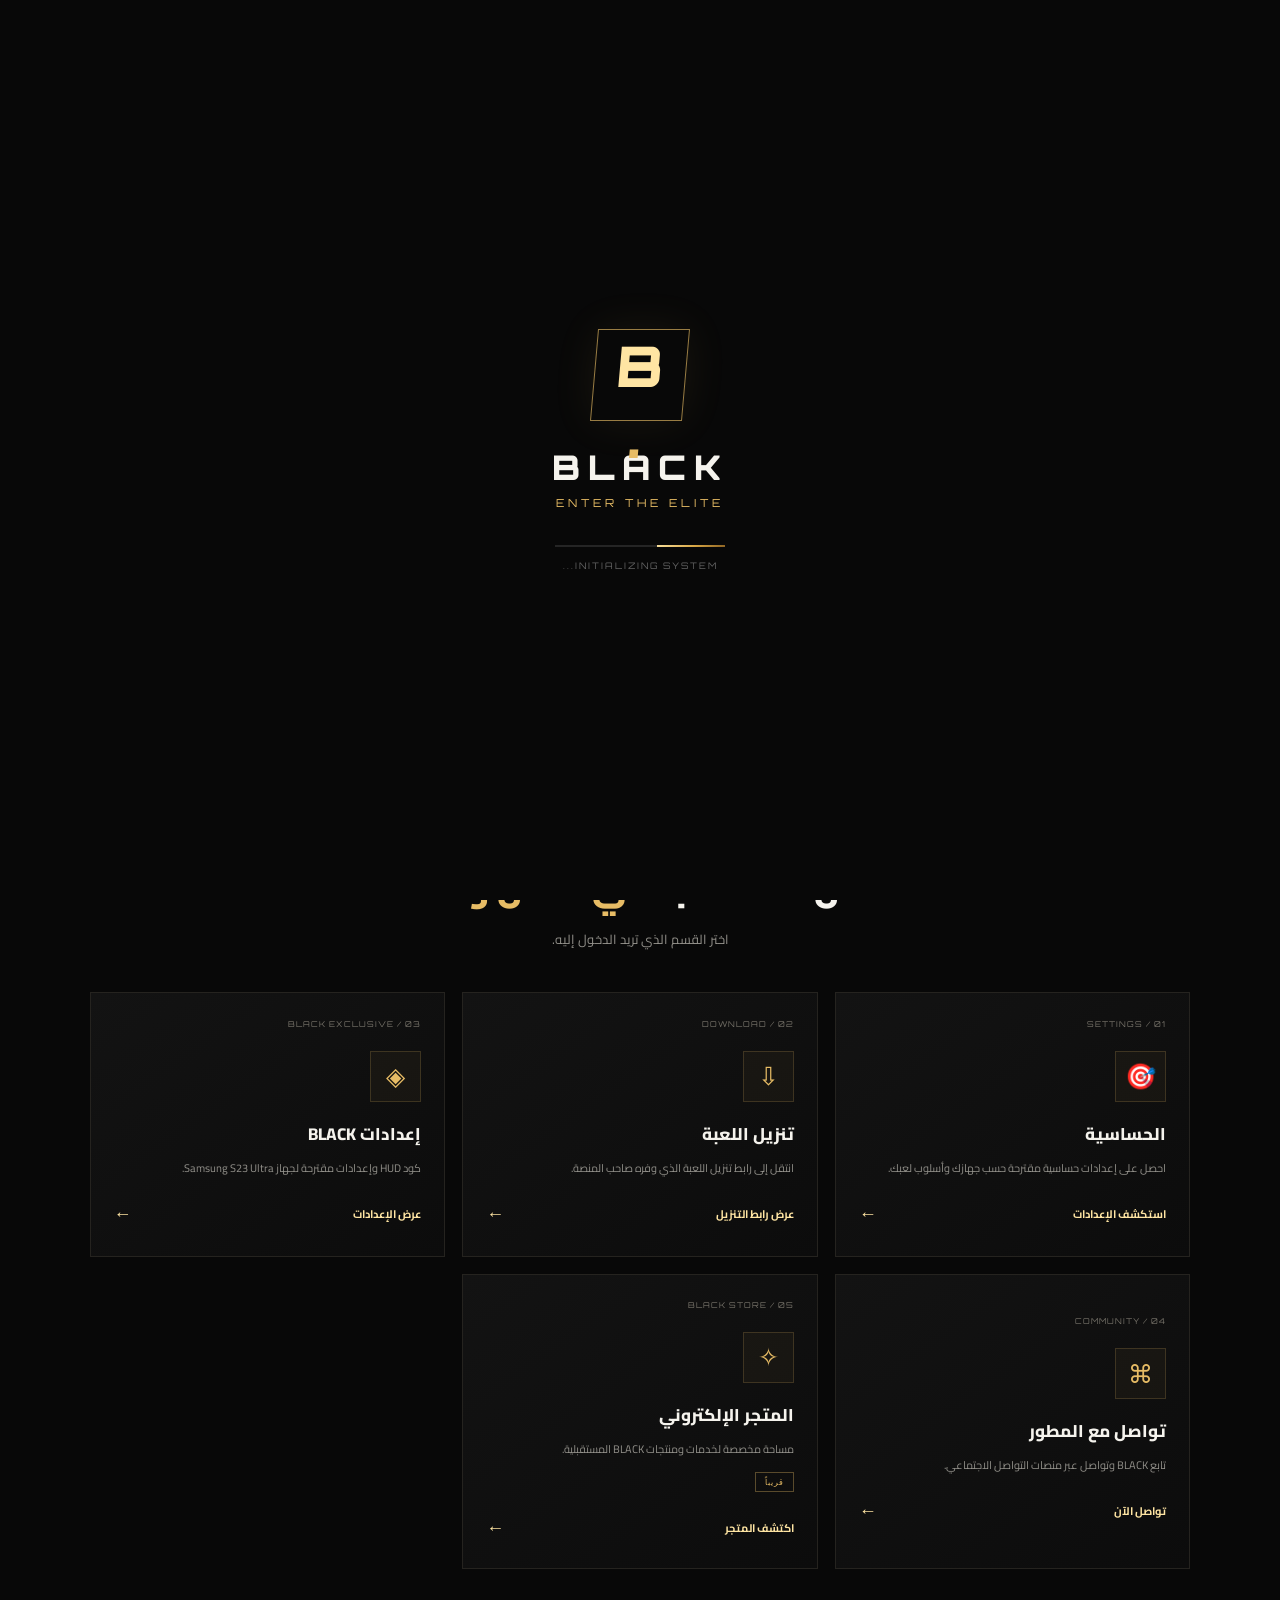
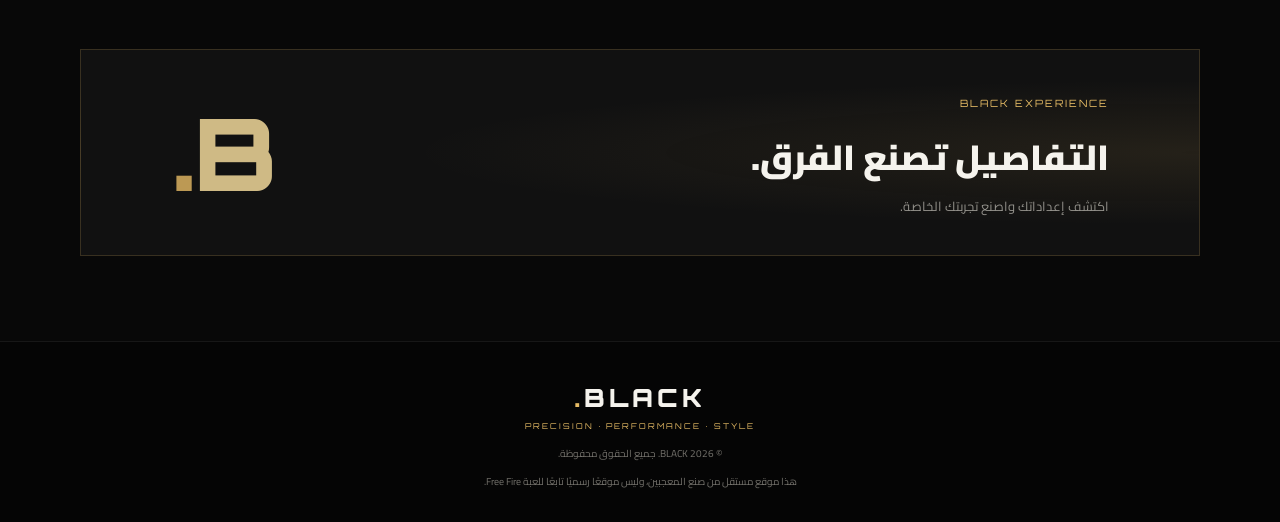
==== index.html @ 406eae9c "Add files via upload" ====
<!DOCTYPE html>
<html lang="ar" dir="rtl">
<head>
    <meta charset="UTF-8">
    <meta name="viewport" content="width=device-width, initial-scale=1.0">
    <meta name="theme-color" content="#080808">
    <meta name="description" content="BLACK — منصة فري فاير للحساسية والإعدادات والاحتراف.">
    <title>BLACK | FREE FIRE</title>

    <link rel="preconnect" href="https://fonts.googleapis.com">
    <link rel="preconnect" href="https://fonts.gstatic.com" crossorigin>
    <link href="https://fonts.googleapis.com/css2?family=Cairo:wght@400;500;600;700;800;900&family=Orbitron:wght@500;600;700;800;900&display=swap" rel="stylesheet">

    <link rel="stylesheet" href="style.css">
</head>

<body>

    <div class="background-effects">
        <div class="glow glow-one"></div>
        <div class="glow glow-two"></div>
        <div class="grid-overlay"></div>
    </div>

    <!-- شاشة البداية -->
    <section id="intro" class="intro-screen">
        <div class="intro-logo">B<span>.</span></div>
        <h1>BLACK</h1>
        <p>ENTER THE ELITE</p>
        <div class="loading-line">
            <span></span>
        </div>
        <small>INITIALIZING SYSTEM...</small>
    </section>

    <!-- رأس الموقع -->
    <header class="topbar">
        <a href="#" class="brand" onclick="showHome(); return false;">
            <span class="brand-icon">B</span>
            <span>
                <strong>BLACK</strong>
                <small>FREE FIRE PLATFORM</small>
            </span>
        </a>

        <button class="menu-button" id="menuButton" aria-label="فتح القائمة">
            <span></span>
            <span></span>
            <span></span>
        </button>

        <nav id="navigation">
            <a href="#home" onclick="showHome()">الرئيسية</a>
            <a href="#features" onclick="showHome()">الخدمات</a>
            <a href="#contact" onclick="openPage('contactPage')">التواصل</a>
        </nav>
    </header>

    <main>
        <!-- الصفحة الرئيسية -->
        <section id="home" class="page active-page">
            <div class="hero">
                <div class="hero-content">
                    <div class="status-badge">
                        <span class="status-dot"></span>
                        THE NEXT LEVEL
                    </div>

                    <p class="hero-overline">WELCOME TO THE WORLD OF</p>
                    <h1 class="hero-title">BLACK<span>.</span></h1>
                    <h2>اصنع أسلوبك. سيطر على ساحة المعركة.</h2>

                    <p class="hero-description">
                        منصتك الخاصة لإعدادات فري فاير، الحساسية،
                        أكواد HUD وكل ما تحتاجه لتطوير أسلوب لعبك.
                    </p>

                    <div class="hero-actions">
                        <button class="primary-button" onclick="scrollToFeatures()">
                            اكتشف المنصة <span>↙</span>
                        </button>
                        <button class="secondary-button" onclick="openPage('aboutPage')">
                            اكتشف BLACK
                        </button>
                    </div>

                    <div class="hero-stats">
                        <div>
                            <strong>01</strong>
                            <span>إعدادات خاصة</span>
                        </div>
                        <div>
                            <strong>PRO</strong>
                            <span>واجهة احترافية</span>
                        </div>
                        <div>
                            <strong>FF</strong>
                            <span>عالم فري فاير</span>
                        </div>
                    </div>
                </div>

                <div class="hero-visual">
                    <div class="visual-ring ring-one"></div>
                    <div class="visual-ring ring-two"></div>

                    <div class="visual-card">
                        <div class="visual-top">
                            <span>BLACK SYSTEM</span>
                            <span class="live-dot"></span>
                        </div>

                        <div class="visual-emblem">
                            <div class="emblem-inner">B</div>
                        </div>

                        <div class="visual-name">BLACK<span> ELITE</span></div>
                        <div class="visual-line"></div>
                        <div class="visual-bottom">
                            <span>PRECISION</span>
                            <span>PERFORMANCE</span>
                        </div>
                    </div>

                    <div class="floating-tag tag-top">⚡ PERFORMANCE</div>
                    <div class="floating-tag tag-bottom">◈ ELITE SETTINGS</div>
                </div>
            </div>

            <section id="features" class="features-section">
                <div class="section-heading">
                    <div class="section-label">EXPLORE THE PLATFORM</div>
                    <h2>كل ما تحتاجه <span>في مكان واحد</span></h2>
                    <p>اختر القسم الذي تريد الدخول إليه.</p>
                </div>

                <div class="features-grid">

                    <button class="feature-card" onclick="openPage('sensitivityPage')">
                        <div class="card-number">01 / SETTINGS</div>
                        <div class="feature-icon">🎯</div>
                        <h3>الحساسية</h3>
                        <p>احصل على إعدادات حساسية مقترحة حسب جهازك وأسلوب لعبك.</p>
                        <span class="card-link">استكشف الإعدادات <b>←</b></span>
                        <div class="card-glow"></div>
                    </button>

                    <button class="feature-card" onclick="openPage('downloadPage')">
                        <div class="card-number">02 / DOWNLOAD</div>
                        <div class="feature-icon">⇩</div>
                        <h3>تنزيل اللعبة</h3>
                        <p>انتقل إلى رابط تنزيل اللعبة الذي وفره صاحب المنصة.</p>
                        <span class="card-link">عرض رابط التنزيل <b>←</b></span>
                        <div class="card-glow"></div>
                    </button>

                    <button class="feature-card" onclick="openPage('blackSettingsPage')">
                        <div class="card-number">03 / BLACK EXCLUSIVE</div>
                        <div class="feature-icon">◈</div>
                        <h3>إعدادات BLACK</h3>
                        <p>كود HUD وإعدادات مقترحة لجهاز Samsung S23 Ultra.</p>
                        <span class="card-link">عرض الإعدادات <b>←</b></span>
                        <div class="card-glow"></div>
                    </button>

                    <button class="feature-card" onclick="openPage('contactPage')">
                        <div class="card-number">04 / COMMUNITY</div>
                        <div class="feature-icon">⌘</div>
                        <h3>تواصل مع المطور</h3>
                        <p>تابع BLACK وتواصل عبر منصات التواصل الاجتماعي.</p>
                        <span class="card-link">تواصل الآن <b>←</b></span>
                        <div class="card-glow"></div>
                    </button>

                    <button class="feature-card store-card" onclick="openPage('storePage')">
                        <div class="card-number">05 / BLACK STORE</div>
                        <div class="feature-icon">✧</div>
                        <h3>المتجر الإلكتروني</h3>
                        <p>مساحة مخصصة لخدمات ومنتجات BLACK المستقبلية.</p>
                        <span class="coming-badge">قريباً</span>
                        <span class="card-link">اكتشف المتجر <b>←</b></span>
                        <div class="card-glow"></div>
                    </button>

                </div>
            </section>

            <section class="banner">
                <div>
                    <span class="section-label">BLACK EXPERIENCE</span>
                    <h2>التفاصيل تصنع الفرق.</h2>
                    <p>اكتشف إعداداتك واصنع تجربتك الخاصة.</p>
                </div>
                <div class="banner-symbol">B<span>.</span></div>
            </section>
        </section>

        <!-- صفحة الحساسية -->
        <section id="sensitivityPage" class="page inner-page">
            <button class="back-button" onclick="goBack()">→ العودة للرئيسية</button>

            <div class="inner-heading">
                <span class="section-label">PERSONAL SETTINGS</span>
                <h1>مختبر <span>الحساسية</span></h1>
                <p>أنشئ إعدادات مقترحة بناءً على جهازك وطريقة لعبك.</p>
            </div>

            <div class="panel">
                <label for="device">نوع الجهاز</label>
                <select id="device">
                    <option value="balanced">جهاز متوسط</option>
                    <option value="powerful">جهاز قوي</option>
                    <option value="s23">Samsung S23 Ultra</option>
                    <option value="iphone">iPhone</option>
                    <option value="other">جهاز آخر</option>
                </select>

                <label for="playStyle">أسلوب اللعب</label>
                <select id="playStyle">
                    <option value="balanced">متوازن</option>
                    <option value="headshot">تركيز على الهيدشوت</option>
                    <option value="rush">الاندفاع والقتال القريب</option>
                    <option value="long">القتال بعيد المدى</option>
                </select>

                <label for="sensitivityLevel">مستوى الحساسية المفضل</label>
                <select id="sensitivityLevel">
                    <option value="high">مرتفع</option>
                    <option value="medium">متوسط</option>
                    <option value="low">منخفض</option>
                </select>

                <button class="primary-button full-button" onclick="generateSensitivity()">
                    إنشاء الإعدادات <span>✦</span>
                </button>

                <div id="sensitivityResult" class="result-box hidden">
                    <div class="result-heading">
                        <h3>إعداداتك المقترحة</h3>
                        <span>BLACK LAB</span>
                    </div>
                    <div id="sensitivityValues"></div>
                    <p class="note">
                        هذه قيم تجريبية للبدء وليست إعدادات مضمونة.
                        جرّبها داخل التدريب وعدّلها حسب استجابة جهازك.
                    </p>
                    <button class="secondary-button full-button" onclick="copySensitivity()">
                        نسخ الإعدادات
                    </button>
                </div>
            </div>
        </section>

        <!-- صفحة التنزيل -->
        <section id="downloadPage" class="page inner-page">
            <button class="back-button" onclick="goBack()">→ العودة للرئيسية</button>

            <div class="inner-heading">
                <span class="section-label">DOWNLOAD CENTER</span>
                <h1>مركز <span>التنزيل</span></h1>
                <p>رابط التنزيل المضاف إلى منصة BLACK.</p>
            </div>

            <div class="download-panel">
                <div class="download-icon">⇩</div>
                <div class="download-tag">EXTERNAL LINK</div>
                <h2>FREE FIRE</h2>
                <p>اضغط على الزر للانتقال إلى صفحة التنزيل الخارجية.</p>
                <div class="warning-box">
                    تنبيه: تحقّق من مصدر الملف وسلامته وتوافقه مع شروط اللعبة قبل تنزيله أو تثبيته.
                </div>
                <a class="primary-button full-button link-button"
                   href="https://www.mediafire.com/file/oysse988prq88oa/FREE+FIRE+HYPERS+V8A.apk/file"
                   target="_blank" rel="noopener noreferrer">
                    الانتقال إلى التنزيل ↗
                </a>
            </div>
        </section>

        <!-- إعدادات BLACK -->
        <section id="blackSettingsPage" class="page inner-page">
            <button class="back-button" onclick="goBack()">→ العودة للرئيسية</button>

            <div class="inner-heading">
                <span class="section-label">BLACK EXCLUSIVE</span>
                <h1>الإعدادات <span>الخاصة</span></h1>
                <p>إعدادات مقترحة وكود HUD يمكنك نسخه.</p>
            </div>

            <div class="panel settings-panel">
                <div class="setting-header">
                    <div>
                        <span class="section-label">DEVICE PROFILE</span>
                        <h2>Samsung S23 Ultra</h2>
                    </div>
                    <span class="device-badge">S23 ULTRA</span>
                </div>

                <div class="setting-row">
                    <span>ملف الجهاز</span>
                    <strong>إعدادات قابلة للتخصيص</strong>
                </div>

                <div class="setting-row">
                    <span>جودة الرسومات</span>
                    <strong>حسب الأداء والاستقرار</strong>
                </div>

                <div class="setting-row">
                    <span>معدل الإطارات</span>
                    <strong>أعلى خيار مستقر متاح</strong>
                </div>

                <div class="setting-row">
                    <span>حساسية اللمس</span>
                    <strong>اضبطها داخل اللعبة</strong>
                </div>

                <div class="hud-box">
                    <span class="section-label">HUD SHARE CODE</span>
                    <h3>كود HUD الخاص بـ BLACK</h3>
                    <code id="hudCode">#FFHUDT6O3jrFZIvVPo7eM</code>
                    <button class="primary-button full-button" onclick="copyHUD()">
                        <span id="copyHudText">نسخ كود HUD</span> ⧉
                    </button>
                </div>

                <p class="note">
                    قد يختلف أداء الإعدادات حسب إصدار اللعبة وتفضيلاتك.
                    تأكد من توافق كود HUD مع إصدار اللعبة قبل استخدامه.
                </p>
            </div>
        </section>

        <!-- التواصل -->
        <section id="contactPage" class="page inner-page">
            <button class="back-button" onclick="goBack()">→ العودة للرئيسية</button>

            <div class="inner-heading">
                <span class="section-label">CONNECT WITH BLACK</span>
                <h1>عالم <span>BLACK</span></h1>
                <p>تابع الحسابات وتواصل عبر الروابط التالية.</p>
            </div>

            <div class="social-grid">
                <a class="social-card whatsapp" href="https://wa.me/249999498099"
                   target="_blank" rel="noopener noreferrer">
                    <span class="social-icon">W</span>
                    <span><strong>WhatsApp</strong><small>تواصل مباشر</small></span>
                    <b>↗</b>
                </a>

                <a class="social-card tiktok"
                   href="https://www.tiktok.com/@black_a249"
                   target="_blank" rel="noopener noreferrer">
                    <span class="social-icon">♪</span>
                    <span><strong>TikTok</strong><small>تابع BLACK</small></span>
                    <b>↗</b>
                </a>

                <a class="social-card discord"
                   href="https://discord.gg/MVJz4VVUH"
                   target="_blank" rel="noopener noreferrer">
                    <span class="social-icon">D</span>
                    <span><strong>Discord</strong><small>انضم إلى المجتمع</small></span>
                    <b>↗</b>
                </a>
            </div>

            <p class="note">
                تأكد من صحة رقم واتساب والرابط الخاص بحساب تيك توك قبل نشر الموقع.
            </p>
        </section>

        <!-- المتجر -->
        <section id="storePage" class="page inner-page">
            <button class="back-button" onclick="goBack()">→ العودة للرئيسية</button>

            <div class="store-coming">
                <div class="store-symbol">✧</div>
                <span class="section-label">BLACK EXCLUSIVE STORE</span>
                <h1>شيء استثنائي <span>قادم.</span></h1>
                <p>
                    نعمل على تجهيز متجر BLACK.
                    ستظهر الخدمات والمنتجات هنا عند إطلاق المتجر.
                </p>
                <div class="coming-badge">COMING SOON</div>
                <button class="secondary-button" onclick="showHome()">العودة إلى الرئيسية</button>
            </div>
        </section>

        <!-- عن المنصة -->
        <section id="aboutPage" class="page inner-page">
            <button class="back-button" onclick="goBack()">→ العودة للرئيسية</button>

            <div class="store-coming about-content">
                <div class="intro-logo small-logo">B<span>.</span></div>
                <span class="section-label">ABOUT THE BRAND</span>
                <h1>BLACK<span>.</span></h1>
                <p>
                    منصة مستقلة لعشاق فري فاير، تجمع الإعدادات المقترحة
                    والأدوات والمحتوى في واجهة واحدة بطابع أسود وذهبي.
                </p>
                <button class="primary-button" onclick="showHome()">استكشف المنصة ←</button>
            </div>
        </section>

    </main>

    <footer class="footer">
        <div class="footer-brand">BLACK<span>.</span></div>
        <p>PRECISION · PERFORMANCE · STYLE</p>
        <small>© <span id="year"></span> BLACK. جميع الحقوق محفوظة.</small>
        <small class="disclaimer">
            هذا موقع مستقل من صنع المعجبين، وليس موقعًا رسميًا تابعًا للعبة Free Fire.
        </small>
    </footer>

    <div id="toast" class="toast">تم النسخ بنجاح</div>

    <script src="script.js"></script>
</body>
</html>
---- style.css ----
:root {
    --bg: #080808;
    --panel: #111111;
    --panel-light: #171717;
    --gold: #e7bc65;
    --gold-light: #ffe5a3;
    --text: #f5f3ed;
    --muted: #92908a;
    --border: rgba(231, 188, 101, 0.18);
    --gold-gradient: linear-gradient(135deg, #f8df9c, #d8a746 55%, #8e6423);
}

* {
    margin: 0;
    padding: 0;
    box-sizing: border-box;
}

html {
    scroll-behavior: smooth;
    scroll-padding-top: 100px;
}

body {
    min-height: 100vh;
    overflow-x: hidden;
    background: var(--bg);
    color: var(--text);
    font-family: "Cairo", sans-serif;
    line-height: 1.7;
}

button,
select {
    font: inherit;
}

button,
a {
    -webkit-tap-highlight-color: transparent;
}

button {
    color: inherit;
}

a {
    color: inherit;
    text-decoration: none;
}

button:focus-visible,
a:focus-visible,
select:focus-visible {
    outline: 2px solid var(--gold-light);
    outline-offset: 4px;
}

::selection {
    background: var(--gold);
    color: #080808;
}

/* الخلفية */

.background-effects {
    position: fixed;
    inset: 0;
    z-index: -2;
    pointer-events: none;
    overflow: hidden;
    background:
        radial-gradient(ellipse at 15% 20%, rgba(140, 100, 35, 0.08), transparent 40%),
        radial-gradient(ellipse at 85% 70%, rgba(231, 188, 101, 0.045), transparent 35%),
        #080808;
}

.glow {
    position: absolute;
    width: 320px;
    height: 320px;
    border-radius: 50%;
    filter: blur(110px);
    opacity: 0.14;
}

.glow-one {
    background: #d4a449;
    top: 5%;
    right: -180px;
}

.glow-two {
    background: #9b6a20;
    bottom: 5%;
    left: -180px;
}

.grid-overlay {
    position: absolute;
    inset: 0;
    opacity: 0.12;
    background-image:
        linear-gradient(rgba(255, 255, 255, 0.025) 1px, transparent 1px),
        linear-gradient(90deg, rgba(255, 255, 255, 0.025) 1px, transparent 1px);
    background-size: 55px 55px;
    mask-image: linear-gradient(to bottom, black, transparent 85%);
}

/* شاشة البداية */

.intro-screen {
    position: fixed;
    inset: 0;
    z-index: 1000;
    display: flex;
    flex-direction: column;
    align-items: center;
    justify-content: center;
    background: #080808;
    transition: opacity 0.8s ease, visibility 0.8s ease;
}

.intro-screen.hide {
    opacity: 0;
    visibility: hidden;
    pointer-events: none;
}

.intro-logo {
    display: grid;
    place-items: center;
    width: 92px;
    height: 92px;
    border: 1px solid rgba(231, 188, 101, 0.65);
    color: var(--gold-light);
    font: 900 56px "Orbitron", sans-serif;
    transform: skew(-5deg);
    box-shadow: 0 0 45px rgba(231, 188, 101, 0.08);
    animation: logoPulse 2s infinite alternate;
}

.intro-logo span {
    color: var(--gold);
}

.intro-screen h1 {
    margin-top: 25px;
    font: 900 34px "Orbitron", sans-serif;
    letter-spacing: 8px;
}

.intro-screen p {
    color: var(--gold);
    font: 11px "Orbitron", sans-serif;
    letter-spacing: 4px;
    margin-top: 8px;
}

.loading-line {
    width: 170px;
    height: 2px;
    margin-top: 35px;
    overflow: hidden;
    background: #252525;
}

.loading-line span {
    display: block;
    width: 40%;
    height: 100%;
    background: var(--gold-gradient);
    animation: loading 1.5s ease-in-out infinite;
}

.intro-screen small {
    margin-top: 13px;
    font: 9px "Orbitron", sans-serif;
    color: #656565;
    letter-spacing: 2px;
}

@keyframes loading {
    from { transform: translateX(-180%); }
    to { transform: translateX(430%); }
}

@keyframes logoPulse {
    from { box-shadow: 0 0 15px rgba(231, 188, 101, 0.06); }
    to { box-shadow: 0 0 45px rgba(231, 188, 101, 0.2); }
}

/* الشريط العلوي */

.topbar {
    position: sticky;
    top: 0;
    z-index: 100;
    min-height: 82px;
    padding: 12px 7%;
    display: flex;
    justify-content: space-between;
    align-items: center;
    gap: 25px;
    border-bottom: 1px solid rgba(255, 255, 255, 0.06);
    background: rgba(8, 8, 8, 0.84);
    backdrop-filter: blur(20px);
}

.brand {
    display: flex;
    align-items: center;
    gap: 12px;
}

.brand-icon {
    display: grid;
    place-items: center;
    width: 43px;
    height: 43px;
    border: 1px solid var(--gold);
    color: var(--gold-light);
    font: 900 25px "Orbitron", sans-serif;
    transform: skew(-4deg);
}

.brand strong {
    display: block;
    font: 800 20px "Orbitron", sans-serif;
    letter-spacing: 2px;
}

.brand small {
    display: block;
    color: var(--muted);
    font-size: 9px;
    letter-spacing: 1px;
}

.topbar nav {
    display: flex;
    align-items: center;
    gap: 32px;
}

.topbar nav a {
    color: #b8b6b0;
    font-size: 13px;
    transition: color 0.25s ease;
}

.topbar nav a:hover {
    color: var(--gold-light);
}

.menu-button {
    display: none;
    border: 0;
    background: transparent;
    padding: 8px;
    cursor: pointer;
}

.menu-button span {
    display: block;
    width: 23px;
    height: 2px;
    background: var(--gold);
    margin: 5px 0;
}

/* الصفحات */

.page {
    display: none;
    animation: pageEnter 0.5s ease both;
}

.page.active-page {
    display: block;
}

@keyframes pageEnter {
    from {
        opacity: 0;
        transform: translateY(12px);
    }
    to {
        opacity: 1;
        transform: translateY(0);
    }
}

/* الواجهة الرئيسية */

.hero {
    max-width: 1300px;
    min-height: 610px;
    margin: auto;
    padding: 85px 7% 75px;
    display: grid;
    grid-template-columns: 1.05fr 0.95fr;
    align-items: center;
    gap: 45px;
}

.hero-content {
    position: relative;
    z-index: 2;
}

.status-badge {
    display: inline-flex;
    align-items: center;
    gap: 10px;
    padding: 7px 13px;
    border: 1px solid var(--border);
    background: rgba(231, 188, 101, 0.04);
    color: var(--gold);
    font: 10px "Orbitron", sans-serif;
    letter-spacing: 1.5px;
}

.status-dot,
.live-dot {
    display: inline-block;
    width: 6px;
    height: 6px;
    border-radius: 50%;
    background: var(--gold);
    box-shadow: 0 0 12px var(--gold);
}

.hero-overline {
    margin-top: 30px;
    color: #a5a199;
    font: 10px "Orbitron", sans-serif;
    letter-spacing: 3px;
}

.hero-title {
    margin: 5px 0 12px;
    font: 900 clamp(55px, 8vw, 100px) "Orbitron", sans-serif;
    letter-spacing: 4px;
    line-height: 1.2;
    text-shadow: 0 0 45px rgba(231, 188, 101, 0.06);
}

.hero-title span,
.inner-heading h1 span,
.section-heading h2 span,
.store-coming h1 span,
.about-content h1 span {
    color: var(--gold);
}

.hero-content h2 {
    max-width: 550px;
    font-size: clamp(18px, 2.2vw, 27px);
    font-weight: 800;
    line-height: 1.8;
}

.hero-description {
    max-width: 470px;
    margin-top: 16px;
    color: var(--muted);
    font-size: 14px;
    line-height: 2.1;
}

.hero-actions {
    display: flex;
    flex-wrap: wrap;
    gap: 12px;
    margin-top: 28px;
}

.primary-button,
.secondary-button {
    min-height: 48px;
    padding: 12px 22px;
    display: inline-flex;
    justify-content: center;
    align-items: center;
    gap: 15px;
    cursor: pointer;
    font-size: 13px;
    font-weight: 800;
    transition: transform 0.25s ease, box-shadow 0.25s ease, background 0.25s ease;
}

.primary-button {
    color: #15110a;
    border: 1px solid var(--gold);
    background: var(--gold-gradient);
}

.primary-button:hover {
    transform: translateY(-3px);
    box-shadow: 0 10px 35px rgba(231, 188, 101, 0.18);
}

.secondary-button {
    border: 1px solid #353535;
    background: rgba(255, 255, 255, 0.025);
    color: var(--text);
}

.secondary-button:hover {
    border-color: var(--gold);
    color: var(--gold-light);
    transform: translateY(-3px);
}

.hero-stats {
    display: flex;
    gap: 35px;
    margin-top: 48px;
    padding-top: 23px;
    border-top: 1px solid rgba(255, 255, 255, 0.08);
}

.hero-stats div {
    display: flex;
    flex-direction: column;
}

.hero-stats strong {
    color: var(--gold);
    font: 700 18px "Orbitron", sans-serif;
}

.hero-stats span {
    color: var(--muted);
    font-size: 11px;
    margin-top: 5px;
}

/* الشعار المرئي */

.hero-visual {
    position: relative;
    min-height: 410px;
    display: grid;
    place-items: center;
    perspective: 1000px;
}

.visual-ring {
    position: absolute;
    width: min(370px, 90%);
    aspect-ratio: 1;
    border: 1px solid rgba(231, 188, 101, 0.13);
    border-radius: 50%;
}

.ring-one {
    animation: rotateRing 30s linear infinite;
}

.ring-two {
    width: min(300px, 75%);
    border-style: dashed;
    animation: rotateRing 22s linear infinite reverse;
}

@keyframes rotateRing {
    to { transform: rotate(360deg); }
}

.visual-card {
    position: relative;
    z-index: 2;
    width: min(300px, 80%);
    padding: 22px;
    border: 1px solid rgba(231, 188, 101, 0.35);
    background: linear-gradient(145deg, #191714, #0a0a0a 65%);
    box-shadow: 0 25px 100px rgba(0, 0, 0, 0.65);
    transform: rotateY(-8deg) rotateX(3deg);
    animation: cardFloat 5s ease-in-out infinite;
}

@keyframes cardFloat {
    0%, 100% { transform: translateY(0) rotateY(-8deg) rotateX(3deg); }
    50% { transform: translateY(-12px) rotateY(-4deg) rotateX(1deg); }
}

.visual-top,
.visual-bottom {
    display: flex;
    justify-content: space-between;
    align-items: center;
    font: 8px "Orbitron", sans-serif;
    color: #aaa69b;
    letter-spacing: 1px;
}

.visual-emblem {
    width: 160px;
    height: 160px;
    margin: 32px auto 22px;
    display: grid;
    place-items: center;
    border: 1px solid rgba(231, 188, 101, 0.5);
    background: radial-gradient(circle, rgba(231, 188, 101, 0.12), transparent 70%);
    clip-path: polygon(50% 0, 92% 23%, 92% 77%, 50% 100%, 8% 77%, 8% 23%);
}

.emblem-inner {
    font: 900 100px "Orbitron", sans-serif;
    color: var(--gold-light);
    text-shadow: 0 0 35px rgba(231, 188, 101, 0.3);
}

.visual-name {
    text-align: center;
    font: 700 20px "Orbitron", sans-serif;
    letter-spacing: 3px;
}

.visual-name span {
    color: var(--gold);
}

.visual-line {
    width: 60%;
    height: 1px;
    margin: 15px auto;
    background: var(--gold-gradient);
}

.visual-bottom {
    font-size: 7px;
}

.floating-tag {
    position: absolute;
    z-index: 3;
    padding: 10px 14px;
    border: 1px solid var(--border);
    background: rgba(15, 15, 15, 0.92);
    color: var(--gold-light);
    font: 9px "Orbitron", sans-serif;
    letter-spacing: 1px;
    box-shadow: 0 12px 40px #000;
}

.tag-top {
    top: 55px;
    right: 0;
}

.tag-bottom {
    bottom: 45px;
    left: 0;
}

/* عنوان الأقسام */

.features-section {
    max-width: 1300px;
    margin: auto;
    padding: 65px 7% 80px;
}

.section-heading {
    text-align: center;
    margin-bottom: 42px;
}

.section-label {
    color: var(--gold);
    font: 10px "Orbitron", sans-serif;
    letter-spacing: 2px;
}

.section-heading h2 {
    margin-top: 13px;
    font-size: clamp(23px, 3vw, 35px);
    font-weight: 900;
}

.section-heading p {
    margin-top: 10px;
    color: var(--muted);
    font-size: 13px;
}

/* بطاقات الخدمات */

.features-grid {
    display: grid;
    grid-template-columns: repeat(3, minmax(0, 1fr));
    gap: 17px;
}

.feature-card {
    position: relative;
    isolation: isolate;
    overflow: hidden;
    min-height: 265px;
    padding: 25px 23px;
    text-align: right;
    border: 1px solid #25231f;
    background: linear-gradient(145deg, #131313, #0c0c0c);
    cursor: pointer;
    transition: transform 0.3s ease, border-color 0.3s ease, box-shadow 0.3s ease;
}

.feature-card:hover {
    transform: translateY(-7px);
    border-color: rgba(231, 188, 101, 0.6);
    box-shadow: 0 20px 50px rgba(0, 0, 0, 0.35);
}

.card-number {
    position: relative;
    z-index: 1;
    color: #77736a;
    font: 8px "Orbitron", sans-serif;
    letter-spacing: 1px;
}

.feature-icon {
    position: relative;
    z-index: 1;
    width: 51px;
    height: 51px;
    display: grid;
    place-items: center;
    margin-top: 22px;
    border: 1px solid var(--border);
    background: rgba(231, 188, 101, 0.045);
    color: var(--gold);
    font-size: 25px;
}

.feature-card h3 {
    position: relative;
    z-index: 1;
    margin-top: 18px;
    font-size: 17px;
    font-weight: 800;
}

.feature-card p {
    position: relative;
    z-index: 1;
    margin-top: 8px;
    color: var(--muted);
    font-size: 11px;
    line-height: 2;
}

.card-link {
    position: relative;
    z-index: 1;
    display: flex;
    align-items: center;
    justify-content: space-between;
    margin-top: 20px;
    color: var(--gold-light);
    font-size: 11px;
    font-weight: 700;
}

.card-link b {
    font-size: 18px;
    transition: transform 0.25s ease;
}

.feature-card:hover .card-link b {
    transform: translateX(-5px);
}

.card-glow {
    position: absolute;
    z-index: 0;
    width: 100px;
    height: 100px;
    top: 30px;
    left: -60px;
    background: var(--gold);
    opacity: 0;
    filter: blur(70px);
    transition: opacity 0.3s ease;
}

.feature-card:hover .card-glow {
    opacity: 0.16;
}

.coming-badge {
    display: inline-block;
    margin-top: 12px;
    padding: 4px 9px;
    border: 1px solid rgba(231, 188, 101, 0.35);
    color: var(--gold);
    font: 8px "Orbitron", sans-serif;
    letter-spacing: 1px;
}

/* البانر */

.banner {
    position: relative;
    overflow: hidden;
    max-width: 1120px;
    margin: 0 auto 85px;
    padding: 38px 7%;
    display: flex;
    align-items: center;
    justify-content: space-between;
    gap: 30px;
    border: 1px solid var(--border);
    background:
        radial-gradient(ellipse at 100% 50%, rgba(231, 188, 101, 0.09), transparent 50%),
        #111;
}

.banner h2 {
    margin-top: 12px;
    font-size: clamp(24px, 3vw, 35px);
    font-weight: 900;
}

.banner p {
    color: var(--muted);
    font-size: 13px;
    margin-top: 8px;
}

.banner-symbol {
    color: var(--gold-light);
    font: 900 100px "Orbitron", sans-serif;
    opacity: 0.8;
}

.banner-symbol span {
    color: var(--gold);
}

/* الصفحات الداخلية */

.inner-page {
    max-width: 1000px;
    min-height: 65vh;
    margin: auto;
    padding: 45px 6% 90px;
}

.back-button {
    display: inline-flex;
    align-items: center;
    gap: 10px;
    padding: 10px 15px;
    border: 1px solid #34312a;
    background: #111;
    color: #c9c5bb;
    cursor: pointer;
    font-size: 12px;
    transition: border-color 0.25s, color 0.25s;
}

.back-button:hover {
    color: var(--gold);
    border-color: var(--gold);
}

.inner-heading {
    text-align: center;
    margin: 45px auto 35px;
}

.inner-heading h1 {
    margin-top: 12px;
    font-size: clamp(30px, 5vw, 45px);
    font-weight: 900;
}

.inner-heading p {
    margin-top: 10px;
    color: var(--muted);
    font-size: 13px;
}

/* النماذج واللوحات */

.panel,
.download-panel {
    max-width: 650px;
    margin: auto;
    padding: 30px;
    border: 1px solid var(--border);
    background: linear-gradient(145deg, #141414, #0c0c0c);
}

.panel label {
    display: block;
    margin: 18px 0 8px;
    color: #c9c5bb;
    font-size: 13px;
}

.panel select {
    width: 100%;
    min-height: 48px;
    padding: 10px 14px;
    border: 1px solid #33302a;
    background: #0a0a0a;
    color: var(--text);
    outline: none;
}

.panel select:focus {
    border-color: var(--gold);
}

.full-button {
    width: 100%;
    margin-top: 22px;
}

.result-box {
    margin-top: 25px;
    padding: 20px;
    border: 1px solid var(--border);
    background: rgba(231, 188, 101, 0.025);
}

.hidden {
    display: none !important;
}

.result-heading {
    display: flex;
    align-items: center;
    justify-content: space-between;
    gap: 12px;
    margin-bottom: 20px;
}

.result-heading h3 {
    font-size: 16px;
}

.result-heading span {
    color: var(--gold);
    font: 8px "Orbitron", sans-serif;
}

.sensitivity-row {
    margin: 18px 0;
}

.sensitivity-row .row-label {
    display: flex;
    justify-content: space-between;
    gap: 10px;
    margin-bottom: 8px;
    font-size: 12px;
}

.sensitivity-row strong {
    color: var(--gold-light);
    font: 700 13px "Orbitron", sans-serif;
}

.progress-track {
    height: 4px;
    background: #282828;
    overflow: hidden;
}

.progress-fill {
    height: 100%;
    background: var(--gold-gradient);
    animation: fillIn 0.7s ease both;
}

@keyframes fillIn {
    from { width: 0; }
}

.note {
    margin-top: 18px;
    color: #8f8b81;
    font-size: 11px;
    line-height: 2;
}

/* التنزيل */

.download-panel {
    text-align: center;
}

.download-icon {
    width: 80px;
    height: 80px;
    display: grid;
    place-items: center;
    margin: 0 auto 22px;
    border: 1px solid var(--border);
    background: rgba(231, 188, 101, 0.05);
    color: var(--gold);
    font-size: 40px;
}

.download-tag {
    color: var(--gold);
    font: 9px "Orbitron", sans-serif;
    letter-spacing: 2px;
}

.download-panel h2 {
    margin-top: 10px;
    font: 800 30px "Orbitron", sans-serif;
}

.download-panel > p {
    margin-top: 10px;
    color: var(--muted);
    font-size: 13px;
}

.warning-box {
    margin-top: 22px;
    padding: 13px;
    border: 1px solid rgba(231, 188, 101, 0.2);
    background: rgba(231, 188, 101, 0.04);
    color: #c3b99f;
    font-size: 11px;
    line-height: 2;
}

.link-button {
    text-decoration: none;
}

/* إعدادات HUD */

.setting-header {
    display: flex;
    justify-content: space-between;
    align-items: center;
    gap: 15px;
    margin-bottom: 25px;
}

.setting-header h2 {
    margin-top: 8px;
    font-size: 19px;
}

.device-badge {
    padding: 7px 10px;
    border: 1px solid var(--border);
    color: var(--gold);
    font: 8px "Orbitron", sans-serif;
}

.setting-row {
    display: flex;
    justify-content: space-between;
    gap: 15px;
    padding: 16px 0;
    border-bottom: 1px solid #242424;
    font-size: 12px;
}

.setting-row span {
    color: var(--muted);
}

.setting-row strong {
    text-align: left;
    color: #e1d9c8;
    font-weight: 600;
}

.hud-box {
    margin-top: 25px;
    padding: 20px;
    border: 1px solid var(--border);
    background: #0a0a0a;
}

.hud-box h3 {
    margin: 10px 0 17px;
    font-size: 15px;
}

.hud-box code {
    display: block;
    padding: 13px 8px;
    overflow-wrap: anywhere;
    border: 1px dashed #39342a;
    color: var(--gold-light);
    background: #111;
    font-size: 12px;
    direction: ltr;
    text-align: center;
    user-select: all;
}

/* التواصل */

.social-grid {
    display: grid;
    grid-template-columns: repeat(3, minmax(0, 1fr));
    gap: 15px;
}

.social-card {
    display: flex;
    align-items: center;
    gap: 12px;
    min-width: 0;
    padding: 20px 15px;
    border: 1px solid #292929;
    background: linear-gradient(145deg, #141414, #0b0b0b);
    transition: transform 0.25s ease, border-color 0.25s ease;
}

.social-card:hover {
    transform: translateY(-5px);
    border-color: var(--gold);
}

.social-icon {
    flex-shrink: 0;
    display: grid;
    place-items: center;
    width: 42px;
    height: 42px;
    border: 1px solid var(--border);
    color: var(--gold);
    font: 700 20px "Orbitron", sans-serif;
}

.social-card > span:nth-child(2) {
    display: flex;
    flex-direction: column;
    min-width: 0;
}

.social-card strong {
    font-size: 12px;
}

.social-card small {
    color: var(--muted);
    font-size: 10px;
}

.social-card > b {
    margin-right: auto;
    color: var(--gold);
}

/* المتجر وصفحة عن الموقع */

.store-coming {
    max-width: 650px;
    margin: 75px auto;
    padding: 45px 25px;
    text-align: center;
    border: 1px solid var(--border);
    background:
        radial-gradient(ellipse at center top, rgba(231, 188, 101, 0.07), transparent 60%),
        #101010;
}

.store-symbol {
    color: var(--gold);
    font-size: 60px;
    margin-bottom: 15px;
}

.store-coming h1 {
    margin-top: 18px;
    font-size: clamp(28px, 5vw, 42px);
    font-weight: 900;
}

.store-coming p {
    max-width: 430px;
    margin: 15px auto 25px;
    color: var(--muted);
    font-size: 13px;
    line-height: 2.2;
}

.store-coming .secondary-button {
    margin-top: 25px;
}

.small-logo {
    margin: 0 auto 25px;
    width: 70px;
    height: 70px;
    font-size: 42px;
}

.about-content h1 {
    font: 900 45px "Orbitron", sans-serif;
}

/* التذييل */

.footer {
    padding: 40px 20px 30px;
    text-align: center;
    border-top: 1px solid rgba(255, 255, 255, 0.07);
    background: rgba(0, 0, 0, 0.3);
}

.footer-brand {
    font: 900 25px "Orbitron", sans-serif;
    letter-spacing: 4px;
}

.footer-brand span {
    color: var(--gold);
}

.footer > p {
    margin-top: 8px;
    color: var(--gold);
    font: 8px "Orbitron", sans-serif;
    letter-spacing: 2px;
}

.footer > small {
    display: block;
    margin-top: 14px;
    color: #73716b;
    font-size: 10px;
}

.footer .disclaimer {
    max-width: 500px;
    margin: 10px auto 0;
    line-height: 2;
}

/* رسالة النسخ */

.toast {
    position: fixed;
    z-index: 2000;
    bottom: 25px;
    left: 50%;
    max-width: 90%;
    padding: 12px 20px;
    border: 1px solid var(--border);
    background: #17150f;
    color: var(--gold-light);
    font-size: 12px;
    box-shadow: 0 10px 40px #000;
    opacity: 0;
    visibility: hidden;
    transform: translate(-50%, 20px);
    transition: 0.3s ease;
}

.toast.show {
    opacity: 1;
    visibility: visible;
    transform: translate(-50%, 0);
}

/* الشاشات الصغيرة */

@media (max-width: 900px) {
    .hero {
        grid-template-columns: 1fr;
        gap: 10px;
        padding-top: 65px;
    }

    .hero-content {
        text-align: center;
    }

    .hero-description {
        margin-right: auto;
        margin-left: auto;
    }

    .hero-actions,
    .hero-stats {
        justify-content: center;
    }

    .hero-visual {
        min-height: 390px;
    }

    .features-grid {
        grid-template-columns: repeat(2, minmax(0, 1fr));
    }

    .social-grid {
        grid-template-columns: 1fr;
    }
}

@media (max-width: 600px) {
    .topbar {
        min-height: 72px;
        padding: 10px 5%;
    }

    .brand-icon {
        width: 38px;
        height: 38px;
        font-size: 22px;
    }

    .brand strong {
        font-size: 17px;
    }

    .brand small {
        font-size: 8px;
    }

    .menu-button {
        display: block;
    }

    .topbar nav {
        position: absolute;
        top: 71px;
        right: 0;
        left: 0;
        display: none;
        flex-direction: column;
        align-items: stretch;
        gap: 0;
        padding: 10px 5% 20px;
        border-bottom: 1px solid var(--border);
        background: rgba(8, 8, 8, 0.98);
    }

    .topbar nav.open {
        display: flex;
    }

    .topbar nav a {
        padding: 12px 5px;
        border-bottom: 1px solid #1e1e1e;
    }

    .hero {
        padding: 55px 6% 35px;
    }

    .hero-title {
        font-size: clamp(49px, 15vw, 72px);
    }

    .hero-content h2 {
        font-size: 20px;
    }

    .hero-description {
        font-size: 12px;
    }

    .hero-stats {
        gap: 22px;
    }

    .hero-stats strong {
        font-size: 15px;
    }

    .hero-stats span {
        font-size: 10px;
    }

    .hero-visual {
        min-height: 350px;
    }

    .visual-card {
        width: 255px;
    }

    .visual-emblem {
        width: 135px;
        height: 135px;
    }

    .emblem-inner {
        font-size: 83px;
    }

    .tag-top {
        top: 35px;
        right: -2px;
    }

    .tag-bottom {
        bottom: 25px;
        left: -2px;
    }

    .floating-tag {
        font-size: 7px;
        padding: 8px;
    }

    .features-section {
        padding: 45px 5% 50px;
    }

    .features-grid {
        grid-template-columns: 1fr;
        gap: 12px;
    }

    .feature-card {
        min-height: 245px;
        padding: 23px;
    }

    .banner {
        margin: 0 5% 55px;
        padding: 27px 22px;
    }

    .banner-symbol {
        font-size: 65px;
    }

    .banner h2 {
        font-size: 23px;
    }

    .banner p {
        font-size: 11px;
    }

    .inner-page {
        padding: 30px 5% 65px;
    }

    .inner-heading {
        margin: 35px auto 28px;
    }

    .panel,
    .download-panel {
        padding: 20px 16px;
    }

    .setting-header {
        align-items: flex-start;
        flex-direction: column;
    }

    .setting-row {
        font-size: 11px;
    }

    .setting-row strong {
        max-width: 58%;
    }

    .hud-box {
        padding: 15px 10px;
    }

    .hud-box code {
        font-size: 10px;
    }

    .store-coming {
        margin: 45px auto;
        padding: 35px 18px;
    }

    .footer {
        padding: 32px 15px 25px;
    }
}

@media (prefers-reduced-motion: reduce) {
    *,
    *::before,
    *::after {
        scroll-behavior: auto !important;
        animation-duration: 0.01ms !important;
        animation-iteration-count: 1 !important;
        transition-duration: 0.01ms !important;
    }
}
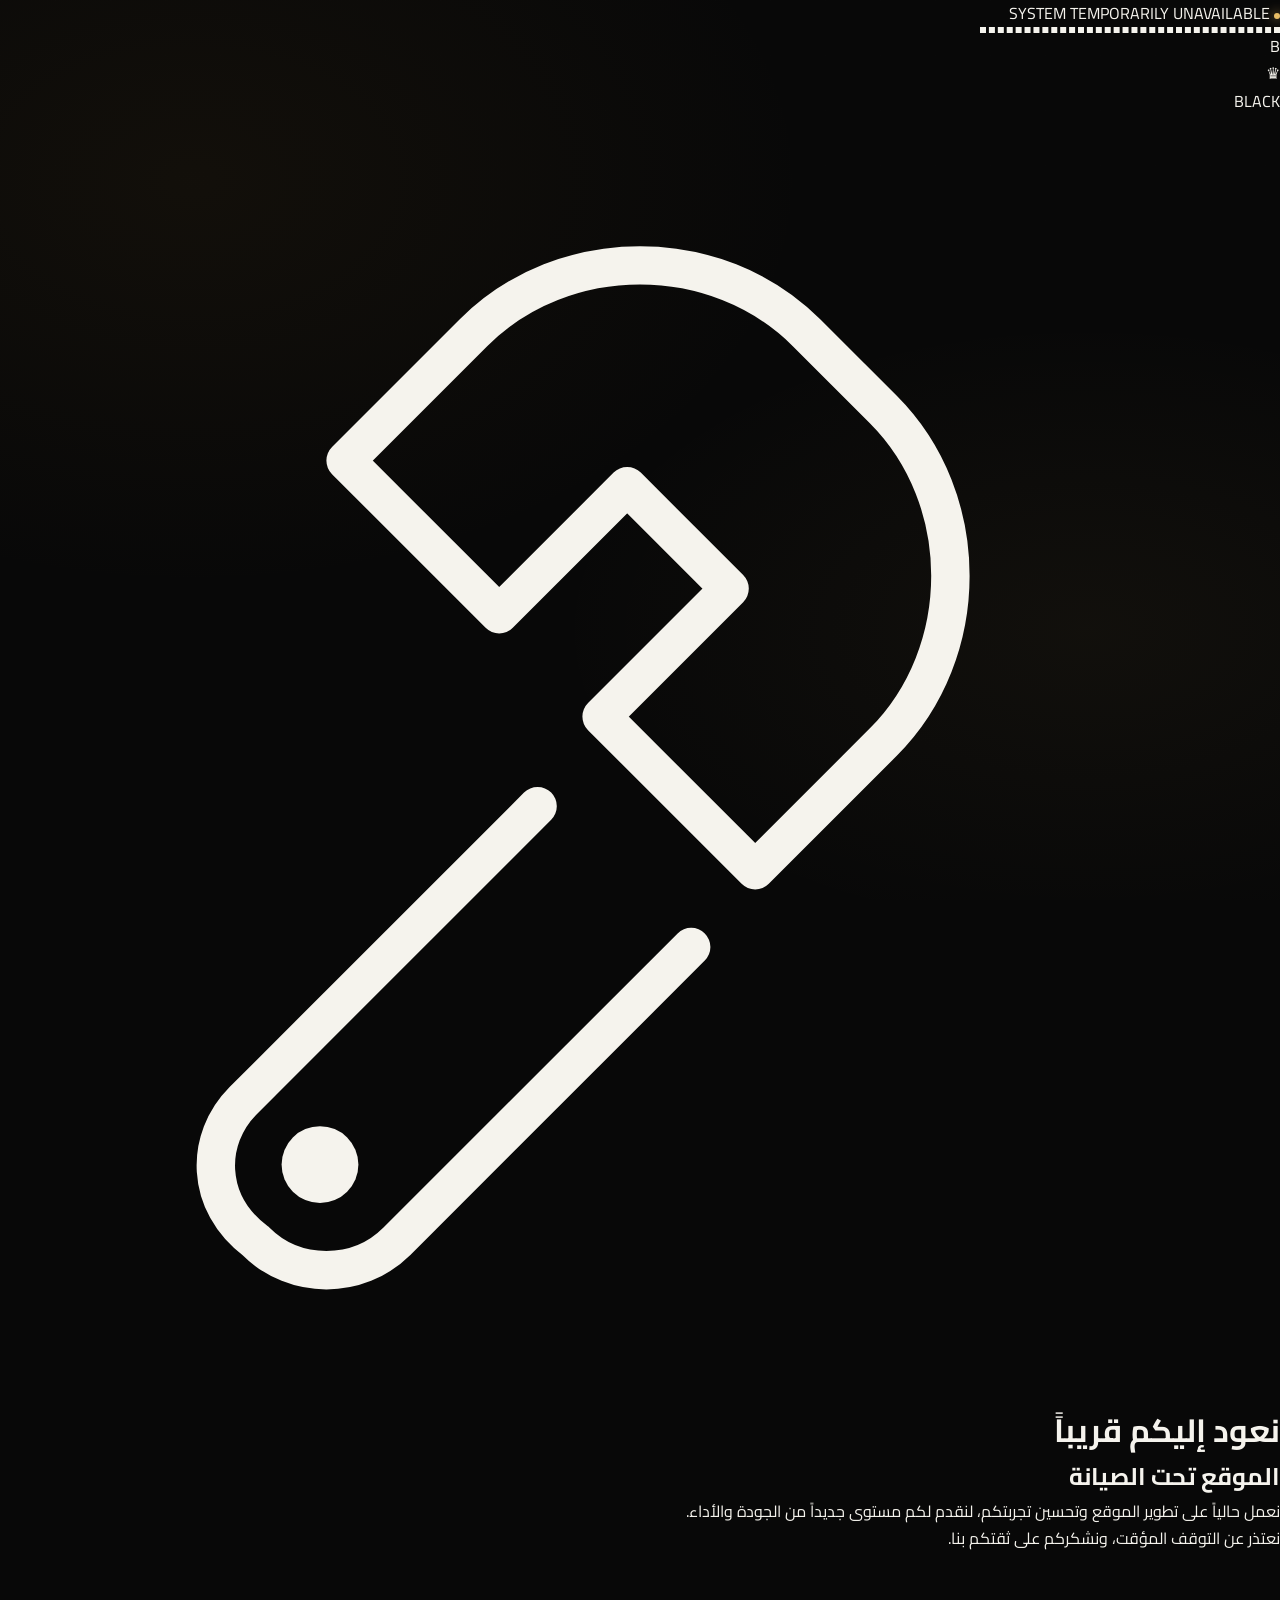
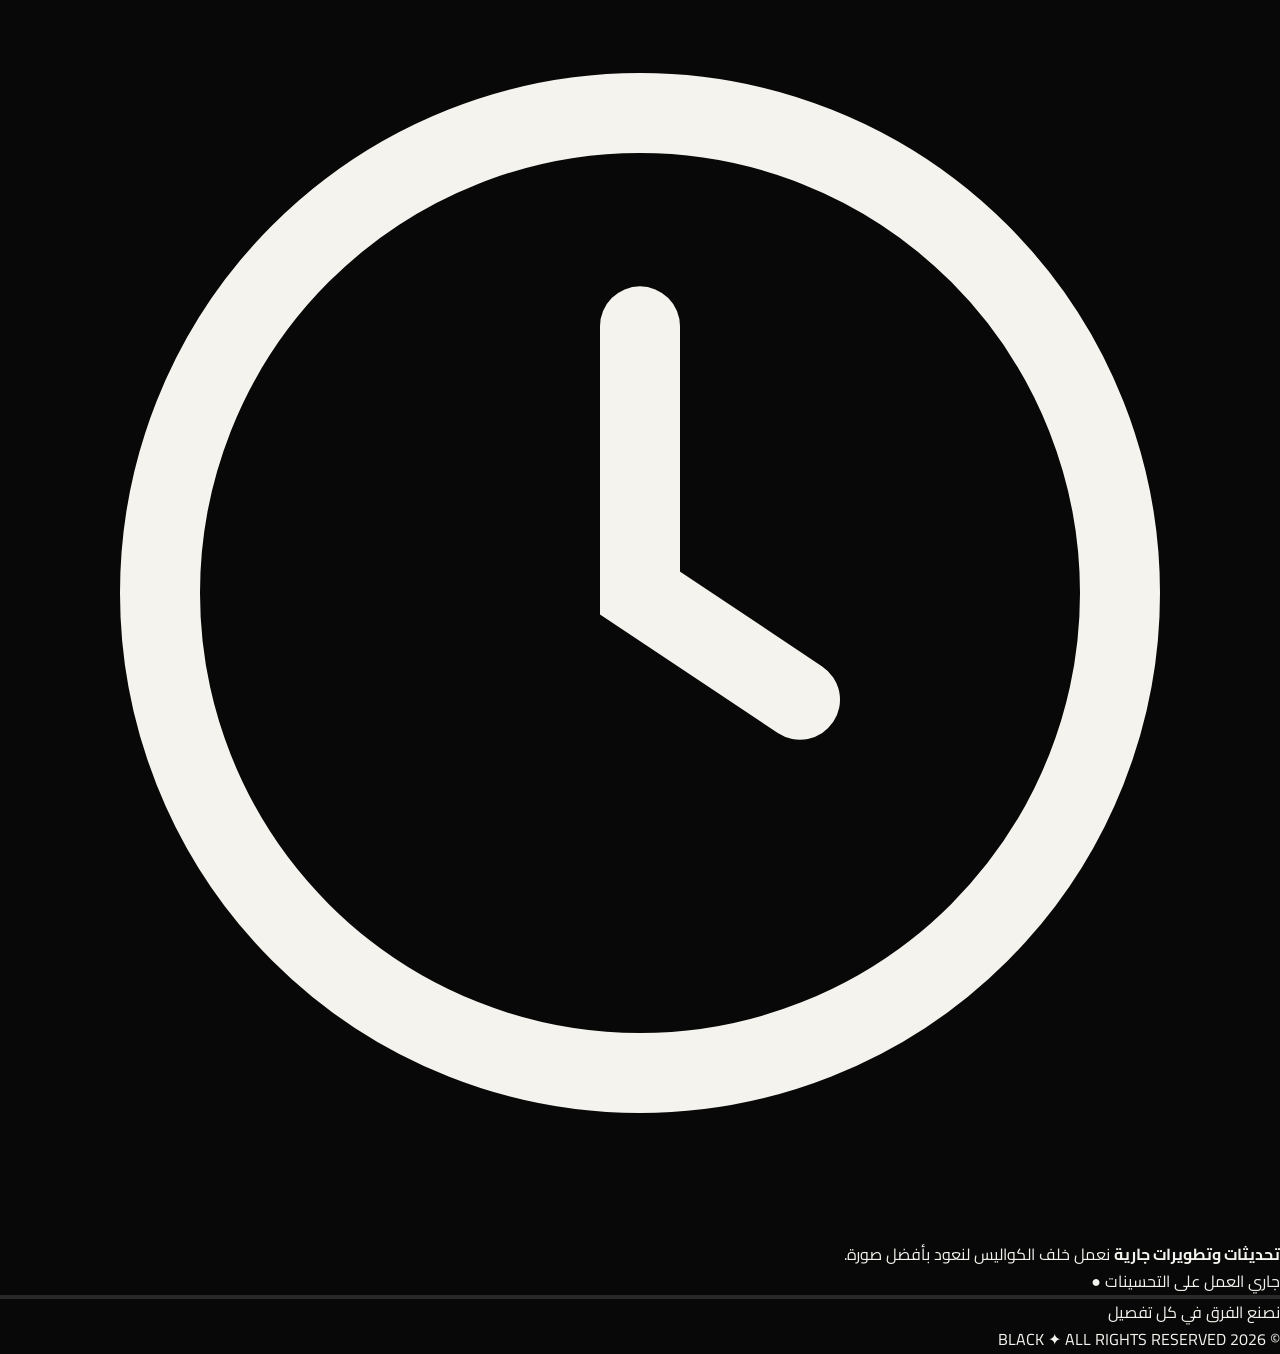
==== commit fb901c08: "Modify index.html for maintenance mode Updated the HTML structure for maintenance mode, including ne" ====
--- a/index.html
+++ b/index.html
@@ -1,423 +1,122 @@
-<!DOCTYPE html>
-<html lang="ar" dir="rtl">
+<!DOCTYPE html><html lang="ar" dir="rtl">
 <head>
     <meta charset="UTF-8">
     <meta name="viewport" content="width=device-width, initial-scale=1.0">
-    <meta name="theme-color" content="#080808">
-    <meta name="description" content="BLACK — منصة فري فاير للحساسية والإعدادات والاحتراف.">
-    <title>BLACK | FREE FIRE</title>
+    <meta name="robots" content="noindex, nofollow">
+    <meta name="theme-color" content="#080808"><title>الموقع تحت الصيانة | BLACK</title>
 
-    <link rel="preconnect" href="https://fonts.googleapis.com">
-    <link rel="preconnect" href="https://fonts.gstatic.com" crossorigin>
-    <link href="https://fonts.googleapis.com/css2?family=Cairo:wght@400;500;600;700;800;900&family=Orbitron:wght@500;600;700;800;900&display=swap" rel="stylesheet">
+<link rel="stylesheet" href="style.css">
 
-    <link rel="stylesheet" href="style.css">
-</head>
+<link rel="preconnect" href="https://fonts.googleapis.com">
+<link rel="preconnect" href="https://fonts.gstatic.com" crossorigin>
 
-<body>
+<link href="https://fonts.googleapis.com/css2?family=Cairo:wght@400;500;600;700;800;900&family=Cinzel:wght@500;600;700;800&display=swap" rel="stylesheet">
 
-    <div class="background-effects">
-        <div class="glow glow-one"></div>
-        <div class="glow glow-two"></div>
-        <div class="grid-overlay"></div>
+</head><body><div class="background-effects">
+    <div class="gold-orb orb-one"></div>
+    <div class="gold-orb orb-two"></div>
+    <div class="grid-overlay"></div>
+</div>
+
+<main class="maintenance-container">
+
+    <div class="top-label">
+        <span class="status-dot"></span>
+        <span>SYSTEM TEMPORARILY UNAVAILABLE</span>
     </div>
 
-    <!-- شاشة البداية -->
-    <section id="intro" class="intro-screen">
-        <div class="intro-logo">B<span>.</span></div>
-        <h1>BLACK</h1>
-        <p>ENTER THE ELITE</p>
-        <div class="loading-line">
+    <div class="logo-wrapper">
+        <div class="logo-ring ring-one"></div>
+        <div class="logo-ring ring-two"></div>
+
+        <div class="logo">
+            <span>B</span>
+        </div>
+
+        <div class="logo-crown">♛</div>
+    </div>
+
+    <div class="brand-name">BLACK</div>
+
+    <div class="gold-divider">
+        <span></span>
+        <div class="divider-diamond"></div>
+        <span></span>
+    </div>
+
+    <div class="maintenance-icon">
+        <svg viewBox="0 0 100 100" fill="none"
+             xmlns="http://www.w3.org/2000/svg">
+            <path d="M63 17C56 10 44 10 37 17L27 27L39 39L49 29L57 37L47 47L59 59L69 49C76 42 76 30 69 23L63 17Z"
+                  stroke="currentColor" stroke-width="3"
+                  stroke-linejoin="round"/>
+            <path d="M42 54L19 77C16 80 16 85 20 88C23 91 28 91 31 88L54 65"
+                  stroke="currentColor" stroke-width="3"
+                  stroke-linecap="round"/>
+            <circle cx="25" cy="82" r="3" fill="currentColor"/>
+        </svg>
+    </div>
+
+    <h1>نعود إليكم <span>قريباً</span></h1>
+
+    <h2>الموقع تحت الصيانة</h2>
+
+    <p class="description">
+        نعمل حالياً على تطوير الموقع وتحسين تجربتكم،
+        لنقدم لكم مستوى جديداً من الجودة والأداء.
+        <br>
+        نعتذر عن التوقف المؤقت، ونشكركم على ثقتكم بنا.
+    </p>
+
+    <div class="status-card">
+        <div class="status-card-icon">
+            <svg viewBox="0 0 24 24" fill="none">
+                <circle cx="12" cy="12" r="9"
+                        stroke="currentColor" stroke-width="1.5"/>
+                <path d="M12 7V12L15 14"
+                      stroke="currentColor" stroke-width="1.5"
+                      stroke-linecap="round"/>
+            </svg>
+        </div>
+
+        <div class="status-text">
+            <strong>تحديثات وتطويرات جارية</strong>
+            <span>نعمل خلف الكواليس لنعود بأفضل صورة.</span>
+        </div>
+
+        <div class="status-indicator">
             <span></span>
         </div>
-        <small>INITIALIZING SYSTEM...</small>
-    </section>
+    </div>
 
-    <!-- رأس الموقع -->
-    <header class="topbar">
-        <a href="#" class="brand" onclick="showHome(); return false;">
-            <span class="brand-icon">B</span>
-            <span>
-                <strong>BLACK</strong>
-                <small>FREE FIRE PLATFORM</small>
-            </span>
-        </a>
+    <div class="progress-section">
+        <div class="progress-info">
+            <span>جاري العمل على التحسينات</span>
+            <span class="progress-percentage">●</span>
+        </div>
 
-        <button class="menu-button" id="menuButton" aria-label="فتح القائمة">
-            <span></span>
-            <span></span>
-            <span></span>
-        </button>
+        <div class="progress-track">
+            <div class="progress-bar"></div>
+        </div>
+    </div>
 
-        <nav id="navigation">
-            <a href="#home" onclick="showHome()">الرئيسية</a>
-            <a href="#features" onclick="showHome()">الخدمات</a>
-            <a href="#contact" onclick="openPage('contactPage')">التواصل</a>
-        </nav>
-    </header>
+    <div class="footer-message">
+        <span class="footer-line"></span>
+        <p>نصنع الفرق في كل تفصيل</p>
+        <span class="footer-line"></span>
+    </div>
 
-    <main>
-        <!-- الصفحة الرئيسية -->
-        <section id="home" class="page active-page">
-            <div class="hero">
-                <div class="hero-content">
-                    <div class="status-badge">
-                        <span class="status-dot"></span>
-                        THE NEXT LEVEL
-                    </div>
+    <div class="footer-bottom">
+        <span>© <span id="year"></span> BLACK</span>
+        <span class="footer-separator">✦</span>
+        <span>ALL RIGHTS RESERVED</span>
+    </div>
 
-                    <p class="hero-overline">WELCOME TO THE WORLD OF</p>
-                    <h1 class="hero-title">BLACK<span>.</span></h1>
-                    <h2>اصنع أسلوبك. سيطر على ساحة المعركة.</h2>
+</main>
 
-                    <p class="hero-description">
-                        منصتك الخاصة لإعدادات فري فاير، الحساسية،
-                        أكواد HUD وكل ما تحتاجه لتطوير أسلوب لعبك.
-                    </p>
+<div class="particles" id="particles"></div>
 
-                    <div class="hero-actions">
-                        <button class="primary-button" onclick="scrollToFeatures()">
-                            اكتشف المنصة <span>↙</span>
-                        </button>
-                        <button class="secondary-button" onclick="openPage('aboutPage')">
-                            اكتشف BLACK
-                        </button>
-                    </div>
+<script src="script.js"></script>
 
-                    <div class="hero-stats">
-                        <div>
-                            <strong>01</strong>
-                            <span>إعدادات خاصة</span>
-                        </div>
-                        <div>
-                            <strong>PRO</strong>
-                            <span>واجهة احترافية</span>
-                        </div>
-                        <div>
-                            <strong>FF</strong>
-                            <span>عالم فري فاير</span>
-                        </div>
-                    </div>
-                </div>
-
-                <div class="hero-visual">
-                    <div class="visual-ring ring-one"></div>
-                    <div class="visual-ring ring-two"></div>
-
-                    <div class="visual-card">
-                        <div class="visual-top">
-                            <span>BLACK SYSTEM</span>
-                            <span class="live-dot"></span>
-                        </div>
-
-                        <div class="visual-emblem">
-                            <div class="emblem-inner">B</div>
-                        </div>
-
-                        <div class="visual-name">BLACK<span> ELITE</span></div>
-                        <div class="visual-line"></div>
-                        <div class="visual-bottom">
-                            <span>PRECISION</span>
-                            <span>PERFORMANCE</span>
-                        </div>
-                    </div>
-
-                    <div class="floating-tag tag-top">⚡ PERFORMANCE</div>
-                    <div class="floating-tag tag-bottom">◈ ELITE SETTINGS</div>
-                </div>
-            </div>
-
-            <section id="features" class="features-section">
-                <div class="section-heading">
-                    <div class="section-label">EXPLORE THE PLATFORM</div>
-                    <h2>كل ما تحتاجه <span>في مكان واحد</span></h2>
-                    <p>اختر القسم الذي تريد الدخول إليه.</p>
-                </div>
-
-                <div class="features-grid">
-
-                    <button class="feature-card" onclick="openPage('sensitivityPage')">
-                        <div class="card-number">01 / SETTINGS</div>
-                        <div class="feature-icon">🎯</div>
-                        <h3>الحساسية</h3>
-                        <p>احصل على إعدادات حساسية مقترحة حسب جهازك وأسلوب لعبك.</p>
-                        <span class="card-link">استكشف الإعدادات <b>←</b></span>
-                        <div class="card-glow"></div>
-                    </button>
-
-                    <button class="feature-card" onclick="openPage('downloadPage')">
-                        <div class="card-number">02 / DOWNLOAD</div>
-                        <div class="feature-icon">⇩</div>
-                        <h3>تنزيل اللعبة</h3>
-                        <p>انتقل إلى رابط تنزيل اللعبة الذي وفره صاحب المنصة.</p>
-                        <span class="card-link">عرض رابط التنزيل <b>←</b></span>
-                        <div class="card-glow"></div>
-                    </button>
-
-                    <button class="feature-card" onclick="openPage('blackSettingsPage')">
-                        <div class="card-number">03 / BLACK EXCLUSIVE</div>
-                        <div class="feature-icon">◈</div>
-                        <h3>إعدادات BLACK</h3>
-                        <p>كود HUD وإعدادات مقترحة لجهاز Samsung S23 Ultra.</p>
-                        <span class="card-link">عرض الإعدادات <b>←</b></span>
-                        <div class="card-glow"></div>
-                    </button>
-
-                    <button class="feature-card" onclick="openPage('contactPage')">
-                        <div class="card-number">04 / COMMUNITY</div>
-                        <div class="feature-icon">⌘</div>
-                        <h3>تواصل مع المطور</h3>
-                        <p>تابع BLACK وتواصل عبر منصات التواصل الاجتماعي.</p>
-                        <span class="card-link">تواصل الآن <b>←</b></span>
-                        <div class="card-glow"></div>
-                    </button>
-
-                    <button class="feature-card store-card" onclick="openPage('storePage')">
-                        <div class="card-number">05 / BLACK STORE</div>
-                        <div class="feature-icon">✧</div>
-                        <h3>المتجر الإلكتروني</h3>
-                        <p>مساحة مخصصة لخدمات ومنتجات BLACK المستقبلية.</p>
-                        <span class="coming-badge">قريباً</span>
-                        <span class="card-link">اكتشف المتجر <b>←</b></span>
-                        <div class="card-glow"></div>
-                    </button>
-
-                </div>
-            </section>
-
-            <section class="banner">
-                <div>
-                    <span class="section-label">BLACK EXPERIENCE</span>
-                    <h2>التفاصيل تصنع الفرق.</h2>
-                    <p>اكتشف إعداداتك واصنع تجربتك الخاصة.</p>
-                </div>
-                <div class="banner-symbol">B<span>.</span></div>
-            </section>
-        </section>
-
-        <!-- صفحة الحساسية -->
-        <section id="sensitivityPage" class="page inner-page">
-            <button class="back-button" onclick="goBack()">→ العودة للرئيسية</button>
-
-            <div class="inner-heading">
-                <span class="section-label">PERSONAL SETTINGS</span>
-                <h1>مختبر <span>الحساسية</span></h1>
-                <p>أنشئ إعدادات مقترحة بناءً على جهازك وطريقة لعبك.</p>
-            </div>
-
-            <div class="panel">
-                <label for="device">نوع الجهاز</label>
-                <select id="device">
-                    <option value="balanced">جهاز متوسط</option>
-                    <option value="powerful">جهاز قوي</option>
-                    <option value="s23">Samsung S23 Ultra</option>
-                    <option value="iphone">iPhone</option>
-                    <option value="other">جهاز آخر</option>
-                </select>
-
-                <label for="playStyle">أسلوب اللعب</label>
-                <select id="playStyle">
-                    <option value="balanced">متوازن</option>
-                    <option value="headshot">تركيز على الهيدشوت</option>
-                    <option value="rush">الاندفاع والقتال القريب</option>
-                    <option value="long">القتال بعيد المدى</option>
-                </select>
-
-                <label for="sensitivityLevel">مستوى الحساسية المفضل</label>
-                <select id="sensitivityLevel">
-                    <option value="high">مرتفع</option>
-                    <option value="medium">متوسط</option>
-                    <option value="low">منخفض</option>
-                </select>
-
-                <button class="primary-button full-button" onclick="generateSensitivity()">
-                    إنشاء الإعدادات <span>✦</span>
-                </button>
-
-                <div id="sensitivityResult" class="result-box hidden">
-                    <div class="result-heading">
-                        <h3>إعداداتك المقترحة</h3>
-                        <span>BLACK LAB</span>
-                    </div>
-                    <div id="sensitivityValues"></div>
-                    <p class="note">
-                        هذه قيم تجريبية للبدء وليست إعدادات مضمونة.
-                        جرّبها داخل التدريب وعدّلها حسب استجابة جهازك.
-                    </p>
-                    <button class="secondary-button full-button" onclick="copySensitivity()">
-                        نسخ الإعدادات
-                    </button>
-                </div>
-            </div>
-        </section>
-
-        <!-- صفحة التنزيل -->
-        <section id="downloadPage" class="page inner-page">
-            <button class="back-button" onclick="goBack()">→ العودة للرئيسية</button>
-
-            <div class="inner-heading">
-                <span class="section-label">DOWNLOAD CENTER</span>
-                <h1>مركز <span>التنزيل</span></h1>
-                <p>رابط التنزيل المضاف إلى منصة BLACK.</p>
-            </div>
-
-            <div class="download-panel">
-                <div class="download-icon">⇩</div>
-                <div class="download-tag">EXTERNAL LINK</div>
-                <h2>FREE FIRE</h2>
-                <p>اضغط على الزر للانتقال إلى صفحة التنزيل الخارجية.</p>
-                <div class="warning-box">
-                    تنبيه: تحقّق من مصدر الملف وسلامته وتوافقه مع شروط اللعبة قبل تنزيله أو تثبيته.
-                </div>
-                <a class="primary-button full-button link-button"
-                   href="https://www.mediafire.com/file/oysse988prq88oa/FREE+FIRE+HYPERS+V8A.apk/file"
-                   target="_blank" rel="noopener noreferrer">
-                    الانتقال إلى التنزيل ↗
-                </a>
-            </div>
-        </section>
-
-        <!-- إعدادات BLACK -->
-        <section id="blackSettingsPage" class="page inner-page">
-            <button class="back-button" onclick="goBack()">→ العودة للرئيسية</button>
-
-            <div class="inner-heading">
-                <span class="section-label">BLACK EXCLUSIVE</span>
-                <h1>الإعدادات <span>الخاصة</span></h1>
-                <p>إعدادات مقترحة وكود HUD يمكنك نسخه.</p>
-            </div>
-
-            <div class="panel settings-panel">
-                <div class="setting-header">
-                    <div>
-                        <span class="section-label">DEVICE PROFILE</span>
-                        <h2>Samsung S23 Ultra</h2>
-                    </div>
-                    <span class="device-badge">S23 ULTRA</span>
-                </div>
-
-                <div class="setting-row">
-                    <span>ملف الجهاز</span>
-                    <strong>إعدادات قابلة للتخصيص</strong>
-                </div>
-
-                <div class="setting-row">
-                    <span>جودة الرسومات</span>
-                    <strong>حسب الأداء والاستقرار</strong>
-                </div>
-
-                <div class="setting-row">
-                    <span>معدل الإطارات</span>
-                    <strong>أعلى خيار مستقر متاح</strong>
-                </div>
-
-                <div class="setting-row">
-                    <span>حساسية اللمس</span>
-                    <strong>اضبطها داخل اللعبة</strong>
-                </div>
-
-                <div class="hud-box">
-                    <span class="section-label">HUD SHARE CODE</span>
-                    <h3>كود HUD الخاص بـ BLACK</h3>
-                    <code id="hudCode">#FFHUDT6O3jrFZIvVPo7eM</code>
-                    <button class="primary-button full-button" onclick="copyHUD()">
-                        <span id="copyHudText">نسخ كود HUD</span> ⧉
-                    </button>
-                </div>
-
-                <p class="note">
-                    قد يختلف أداء الإعدادات حسب إصدار اللعبة وتفضيلاتك.
-                    تأكد من توافق كود HUD مع إصدار اللعبة قبل استخدامه.
-                </p>
-            </div>
-        </section>
-
-        <!-- التواصل -->
-        <section id="contactPage" class="page inner-page">
-            <button class="back-button" onclick="goBack()">→ العودة للرئيسية</button>
-
-            <div class="inner-heading">
-                <span class="section-label">CONNECT WITH BLACK</span>
-                <h1>عالم <span>BLACK</span></h1>
-                <p>تابع الحسابات وتواصل عبر الروابط التالية.</p>
-            </div>
-
-            <div class="social-grid">
-                <a class="social-card whatsapp" href="https://wa.me/249999498099"
-                   target="_blank" rel="noopener noreferrer">
-                    <span class="social-icon">W</span>
-                    <span><strong>WhatsApp</strong><small>تواصل مباشر</small></span>
-                    <b>↗</b>
-                </a>
-
-                <a class="social-card tiktok"
-                   href="https://www.tiktok.com/@black_a249"
-                   target="_blank" rel="noopener noreferrer">
-                    <span class="social-icon">♪</span>
-                    <span><strong>TikTok</strong><small>تابع BLACK</small></span>
-                    <b>↗</b>
-                </a>
-
-                <a class="social-card discord"
-                   href="https://discord.gg/MVJz4VVUH"
-                   target="_blank" rel="noopener noreferrer">
-                    <span class="social-icon">D</span>
-                    <span><strong>Discord</strong><small>انضم إلى المجتمع</small></span>
-                    <b>↗</b>
-                </a>
-            </div>
-
-            <p class="note">
-                تأكد من صحة رقم واتساب والرابط الخاص بحساب تيك توك قبل نشر الموقع.
-            </p>
-        </section>
-
-        <!-- المتجر -->
-        <section id="storePage" class="page inner-page">
-            <button class="back-button" onclick="goBack()">→ العودة للرئيسية</button>
-
-            <div class="store-coming">
-                <div class="store-symbol">✧</div>
-                <span class="section-label">BLACK EXCLUSIVE STORE</span>
-                <h1>شيء استثنائي <span>قادم.</span></h1>
-                <p>
-                    نعمل على تجهيز متجر BLACK.
-                    ستظهر الخدمات والمنتجات هنا عند إطلاق المتجر.
-                </p>
-                <div class="coming-badge">COMING SOON</div>
-                <button class="secondary-button" onclick="showHome()">العودة إلى الرئيسية</button>
-            </div>
-        </section>
-
-        <!-- عن المنصة -->
-        <section id="aboutPage" class="page inner-page">
-            <button class="back-button" onclick="goBack()">→ العودة للرئيسية</button>
-
-            <div class="store-coming about-content">
-                <div class="intro-logo small-logo">B<span>.</span></div>
-                <span class="section-label">ABOUT THE BRAND</span>
-                <h1>BLACK<span>.</span></h1>
-                <p>
-                    منصة مستقلة لعشاق فري فاير، تجمع الإعدادات المقترحة
-                    والأدوات والمحتوى في واجهة واحدة بطابع أسود وذهبي.
-                </p>
-                <button class="primary-button" onclick="showHome()">استكشف المنصة ←</button>
-            </div>
-        </section>
-
-    </main>
-
-    <footer class="footer">
-        <div class="footer-brand">BLACK<span>.</span></div>
-        <p>PRECISION · PERFORMANCE · STYLE</p>
-        <small>© <span id="year"></span> BLACK. جميع الحقوق محفوظة.</small>
-        <small class="disclaimer">
-            هذا موقع مستقل من صنع المعجبين، وليس موقعًا رسميًا تابعًا للعبة Free Fire.
-        </small>
-    </footer>
-
-    <div id="toast" class="toast">تم النسخ بنجاح</div>
-
-    <script src="script.js"></script>
 </body>
-</html>+</html>
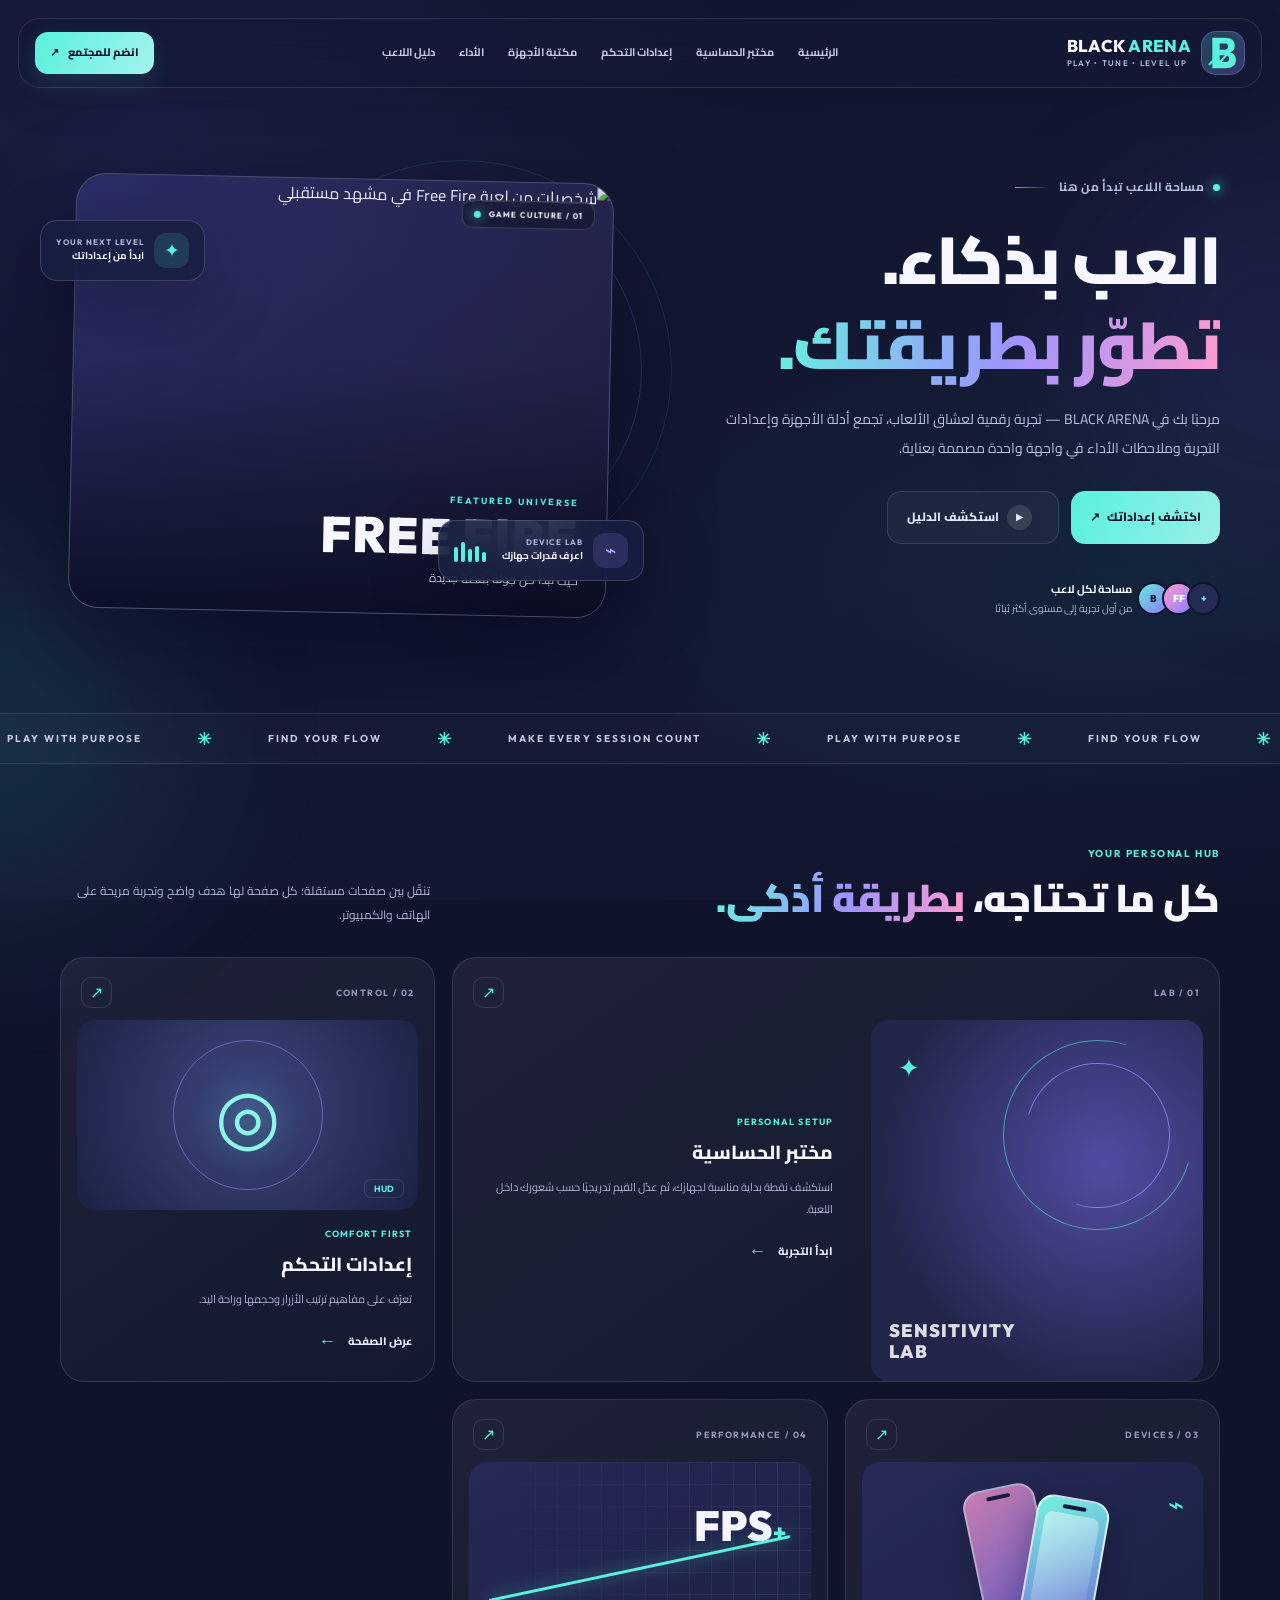
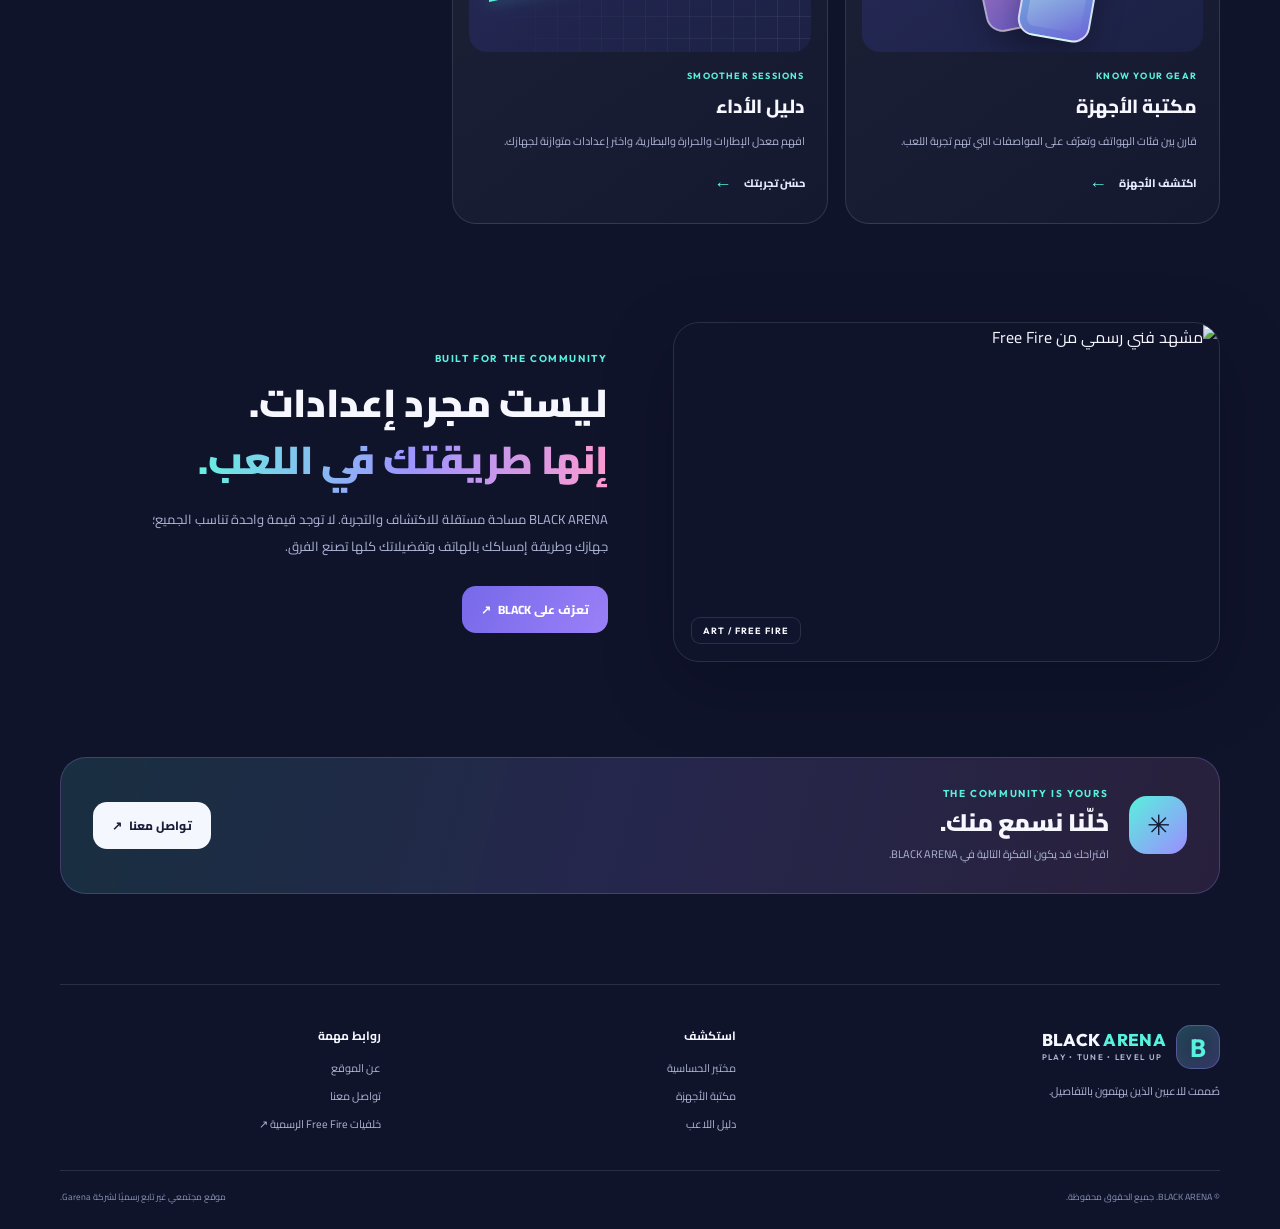
==== commit 055fcd94: "Add files via upload" ====
--- a/index.html
+++ b/index.html
@@ -1,122 +1,52 @@
-<!DOCTYPE html><html lang="ar" dir="rtl">
+<!doctype html>
+<html lang="ar" dir="rtl">
 <head>
-    <meta charset="UTF-8">
-    <meta name="viewport" content="width=device-width, initial-scale=1.0">
-    <meta name="robots" content="noindex, nofollow">
-    <meta name="theme-color" content="#080808"><title>الموقع تحت الصيانة | BLACK</title>
-
-<link rel="stylesheet" href="style.css">
-
-<link rel="preconnect" href="https://fonts.googleapis.com">
-<link rel="preconnect" href="https://fonts.gstatic.com" crossorigin>
-
-<link href="https://fonts.googleapis.com/css2?family=Cairo:wght@400;500;600;700;800;900&family=Cinzel:wght@500;600;700;800&display=swap" rel="stylesheet">
-
-</head><body><div class="background-effects">
-    <div class="gold-orb orb-one"></div>
-    <div class="gold-orb orb-two"></div>
-    <div class="grid-overlay"></div>
-</div>
-
-<main class="maintenance-container">
-
-    <div class="top-label">
-        <span class="status-dot"></span>
-        <span>SYSTEM TEMPORARILY UNAVAILABLE</span>
-    </div>
-
-    <div class="logo-wrapper">
-        <div class="logo-ring ring-one"></div>
-        <div class="logo-ring ring-two"></div>
-
-        <div class="logo">
-            <span>B</span>
-        </div>
-
-        <div class="logo-crown">♛</div>
-    </div>
-
-    <div class="brand-name">BLACK</div>
-
-    <div class="gold-divider">
-        <span></span>
-        <div class="divider-diamond"></div>
-        <span></span>
-    </div>
-
-    <div class="maintenance-icon">
-        <svg viewBox="0 0 100 100" fill="none"
-             xmlns="http://www.w3.org/2000/svg">
-            <path d="M63 17C56 10 44 10 37 17L27 27L39 39L49 29L57 37L47 47L59 59L69 49C76 42 76 30 69 23L63 17Z"
-                  stroke="currentColor" stroke-width="3"
-                  stroke-linejoin="round"/>
-            <path d="M42 54L19 77C16 80 16 85 20 88C23 91 28 91 31 88L54 65"
-                  stroke="currentColor" stroke-width="3"
-                  stroke-linecap="round"/>
-            <circle cx="25" cy="82" r="3" fill="currentColor"/>
-        </svg>
-    </div>
-
-    <h1>نعود إليكم <span>قريباً</span></h1>
-
-    <h2>الموقع تحت الصيانة</h2>
-
-    <p class="description">
-        نعمل حالياً على تطوير الموقع وتحسين تجربتكم،
-        لنقدم لكم مستوى جديداً من الجودة والأداء.
-        <br>
-        نعتذر عن التوقف المؤقت، ونشكركم على ثقتكم بنا.
-    </p>
-
-    <div class="status-card">
-        <div class="status-card-icon">
-            <svg viewBox="0 0 24 24" fill="none">
-                <circle cx="12" cy="12" r="9"
-                        stroke="currentColor" stroke-width="1.5"/>
-                <path d="M12 7V12L15 14"
-                      stroke="currentColor" stroke-width="1.5"
-                      stroke-linecap="round"/>
-            </svg>
-        </div>
-
-        <div class="status-text">
-            <strong>تحديثات وتطويرات جارية</strong>
-            <span>نعمل خلف الكواليس لنعود بأفضل صورة.</span>
-        </div>
-
-        <div class="status-indicator">
-            <span></span>
-        </div>
-    </div>
-
-    <div class="progress-section">
-        <div class="progress-info">
-            <span>جاري العمل على التحسينات</span>
-            <span class="progress-percentage">●</span>
-        </div>
-
-        <div class="progress-track">
-            <div class="progress-bar"></div>
-        </div>
-    </div>
-
-    <div class="footer-message">
-        <span class="footer-line"></span>
-        <p>نصنع الفرق في كل تفصيل</p>
-        <span class="footer-line"></span>
-    </div>
-
-    <div class="footer-bottom">
-        <span>© <span id="year"></span> BLACK</span>
-        <span class="footer-separator">✦</span>
-        <span>ALL RIGHTS RESERVED</span>
-    </div>
-
-</main>
-
-<div class="particles" id="particles"></div>
-
-<script src="script.js"></script>
-
-</body>
-</html>
+  <meta charset="utf-8"><meta name="viewport" content="width=device-width, initial-scale=1">
+  <meta name="theme-color" content="#11152e">
+  <meta name="description" content="BLACK ARENA — مساحة عصرية لعشاق Free Fire وإعدادات الهواتف والأداء.">
+  <title>BLACK ARENA — العب بأسلوبك</title>
+  <link rel="preconnect" href="https://fonts.googleapis.com"><link rel="preconnect" href="https://fonts.gstatic.com" crossorigin>
+  <link href="https://fonts.googleapis.com/css2?family=Cairo:wght@400;500;600;700;800;900&family=Outfit:wght@500;600;700;800;900&display=swap" rel="stylesheet">
+  <link rel="stylesheet" href="style.css"><script src="script.js" defer></script>
+</head>
+<body data-page="home">
+  <div class="page-glow glow-one"></div><div class="page-glow glow-two"></div>
+  <header class="site-header">
+    <a class="brand" href="index.html" aria-label="BLACK ARENA الرئيسية"><span class="brand-mark"><svg viewBox="0 0 64 64" aria-hidden="true"><path d="M13 12h23c11 0 17 5 17 14 0 6-3 10-9 12 7 1 11 6 11 13 0 10-7 15-19 15H13V12Zm13 10v11h9c4 0 6-2 6-6s-2-5-6-5h-9Zm0 21v12h10c4 0 7-2 7-6s-3-6-7-6H26Z" transform="translate(0 -7)" fill="currentColor"/><path d="M8 52 19 41l8 7 15-17 7 6" fill="none" stroke="#52f4df" stroke-width="3.5" stroke-linecap="round" stroke-linejoin="round"/></svg></span><span class="brand-copy"><strong>BLACK<span> ARENA</span></strong><small>PLAY • TUNE • LEVEL UP</small></span></a>
+    <button class="menu-toggle" aria-label="فتح القائمة" aria-expanded="false">☰</button>
+    <nav class="main-nav" aria-label="القائمة الرئيسية">
+      <a href="index.html" data-nav="home">الرئيسية</a><a href="sensitivity.html" data-nav="sensitivity">مختبر الحساسية</a><a href="aim.html" data-nav="aim">إعدادات التحكم</a><a href="devices.html" data-nav="devices">مكتبة الأجهزة</a><a href="performance.html" data-nav="performance">الأداء</a><a href="guides.html" data-nav="guides">دليل اللاعب</a>
+    </nav>
+    <a class="header-cta" href="contact.html">انضم للمجتمع <span>↗</span></a>
+  </header>
+  <main>
+    <section class="hero wrap">
+      <div class="hero-copy">
+        <div class="eyebrow"><span class="status-dot"></span> مساحة اللاعب تبدأ من هنا <span class="eyebrow-line"></span></div>
+        <h1>العب بذكاء.<br><span class="gradient-text">تطوّر بطريقتك.</span></h1>
+        <p class="hero-description">مرحبًا بك في BLACK ARENA — تجربة رقمية لعشاق الألعاب، تجمع أدلة الأجهزة وإعدادات التجربة وملاحظات الأداء في واجهة واحدة مصممة بعناية.</p>
+        <div class="hero-actions"><a class="btn btn-primary" href="sensitivity.html">اكتشف إعداداتك <span>↗</span></a><a class="btn btn-quiet" href="guides.html"><span class="play-icon">▶</span> استكشف الدليل</a></div>
+        <div class="hero-proof"><div class="avatar-stack"><span>B</span><span>FF</span><span>+</span></div><div><strong>مساحة لكل لاعب</strong><small>من أول تجربة إلى مستوى أكثر ثباتًا</small></div></div>
+      </div>
+      <div class="hero-art">
+        <div class="hero-image-frame"><img class="hero-image" src="https://cdn.wildflamestudio.com/common/web_event/official2.ff.garena.all/202210/2d6e7a11b79218c9b29167f77a9b92eb.jpg" alt="شخصيات من لعبة Free Fire في مشهد مستقبلي" fetchpriority="high"><div class="image-vignette"></div><div class="image-tag"><span class="live-dot"></span> GAME CULTURE / 01</div><div class="image-caption"><small>FEATURED UNIVERSE</small><strong>FREE FIRE</strong><span>حيث تبدأ كل جولة بقصة جديدة</span></div></div>
+        <div class="float-card float-card-top"><span class="float-icon icon-cyan">✦</span><div><small>YOUR NEXT LEVEL</small><strong>ابدأ من إعداداتك</strong></div></div>
+        <div class="float-card float-card-bottom"><span class="float-icon icon-purple">⌁</span><div><small>DEVICE LAB</small><strong>اعرف قدرات جهازك</strong></div><span class="mini-bars"><i></i><i></i><i></i><i></i><i></i></span></div>
+        <div class="hero-orbit orbit-one"></div><div class="hero-orbit orbit-two"></div>
+      </div>
+    </section>
+    <section class="ticker"><div class="ticker-track"><span>PLAY WITH PURPOSE</span><b>✳</b><span>FIND YOUR FLOW</span><b>✳</b><span>MAKE EVERY SESSION COUNT</span><b>✳</b><span>PLAY WITH PURPOSE</span><b>✳</b><span>FIND YOUR FLOW</span><b>✳</b></div></section>
+    <section class="section wrap">
+      <div class="section-heading"><div><span class="kicker">YOUR PERSONAL HUB</span><h2>كل ما تحتاجه، <span class="gradient-text">بطريقة أذكى.</span></h2></div><p>تنقّل بين صفحات مستقلة؛ كل صفحة لها هدف واضح وتجربة مريحة على الهاتف والكمبيوتر.</p></div>
+      <div class="feature-grid">
+        <a class="feature-card feature-card-large" href="sensitivity.html"><div class="card-topline"><span class="card-number">01 / LAB</span><span class="card-arrow">↗</span></div><div class="feature-visual visual-sensitivity"><div class="dial dial-one"></div><div class="dial dial-two"></div><span class="visual-label">SENSITIVITY<br>LAB</span><span class="visual-spark">✦</span></div><div class="feature-content"><span class="feature-tag">PERSONAL SETUP</span><h3>مختبر الحساسية</h3><p>استكشف نقطة بداية مناسبة لجهازك، ثم عدّل القيم تدريجيًا حسب شعورك داخل اللعبة.</p><span class="text-link">ابدأ التجربة <b>←</b></span></div></a>
+        <a class="feature-card" href="aim.html"><div class="card-topline"><span class="card-number">02 / CONTROL</span><span class="card-arrow">↗</span></div><div class="feature-visual visual-control"><div class="control-orb">◎</div><div class="control-ring"></div><span class="control-chip">HUD</span></div><div class="feature-content"><span class="feature-tag">COMFORT FIRST</span><h3>إعدادات التحكم</h3><p>تعرّف على مفاهيم ترتيب الأزرار وحجمها وراحة اليد.</p><span class="text-link">عرض الصفحة <b>←</b></span></div></a>
+        <a class="feature-card" href="devices.html"><div class="card-topline"><span class="card-number">03 / DEVICES</span><span class="card-arrow">↗</span></div><div class="feature-visual visual-devices"><div class="phone phone-back"></div><div class="phone phone-front"><span></span></div><span class="device-signal">⌁</span></div><div class="feature-content"><span class="feature-tag">KNOW YOUR GEAR</span><h3>مكتبة الأجهزة</h3><p>قارن بين فئات الهواتف وتعرّف على المواصفات التي تهم تجربة اللعب.</p><span class="text-link">اكتشف الأجهزة <b>←</b></span></div></a>
+        <a class="feature-card" href="performance.html"><div class="card-topline"><span class="card-number">04 / PERFORMANCE</span><span class="card-arrow">↗</span></div><div class="feature-visual visual-performance"><div class="performance-grid"></div><div class="performance-number">FPS<span>+</span></div><div class="performance-wave"></div></div><div class="feature-content"><span class="feature-tag">SMOOTHER SESSIONS</span><h3>دليل الأداء</h3><p>افهم معدل الإطارات والحرارة والبطارية، واختر إعدادات متوازنة لجهازك.</p><span class="text-link">حسّن تجربتك <b>←</b></span></div></a>
+      </div>
+    </section>
+    <section class="showcase wrap"><div class="showcase-image"><img src="https://cdn.wildflamestudio.com/common/web_event/official2.ff.garena.all/202210/c23d656a45bc5c75cd77d53065605fe0.jpg" alt="مشهد فني رسمي من Free Fire" loading="lazy"><span class="showcase-badge">ART / FREE FIRE</span></div><div class="showcase-copy"><span class="kicker">BUILT FOR THE COMMUNITY</span><h2>ليست مجرد إعدادات.<br><span class="gradient-text">إنها طريقتك في اللعب.</span></h2><p>BLACK ARENA مساحة مستقلة للاكتشاف والتجربة. لا توجد قيمة واحدة تناسب الجميع؛ جهازك وطريقة إمساكك بالهاتف وتفضيلاتك كلها تصنع الفرق.</p><a class="btn btn-secondary" href="about.html">تعرّف على BLACK <span>↗</span></a></div></section>
+    <section class="community-band wrap"><div class="community-icon">✳</div><div><span class="kicker">THE COMMUNITY IS YOURS</span><h2>خلّنا نسمع منك.</h2><p>اقتراحك قد يكون الفكرة التالية في BLACK ARENA.</p></div><a class="btn btn-light" href="contact.html">تواصل معنا <span>↗</span></a></section>
+  </main>
+  <footer class="site-footer"><div class="footer-brand"><a class="brand" href="index.html"><span class="brand-mark"><b>B</b></span><span class="brand-copy"><strong>BLACK<span> ARENA</span></strong><small>PLAY • TUNE • LEVEL UP</small></span></a><p>صُممت للاعبين الذين يهتمون بالتفاصيل.</p></div><div class="footer-links"><strong>استكشف</strong><a href="sensitivity.html">مختبر الحساسية</a><a href="devices.html">مكتبة الأجهزة</a><a href="guides.html">دليل اللاعب</a></div><div class="footer-links"><strong>روابط مهمة</strong><a href="about.html">عن الموقع</a><a href="contact.html">تواصل معنا</a><a href="https://ff.garena.com/en/wallpaper/" target="_blank" rel="noopener noreferrer">خلفيات Free Fire الرسمية ↗</a></div><div class="footer-bottom"><span>© <span data-year></span> BLACK ARENA. جميع الحقوق محفوظة.</span><span>موقع مجتمعي غير تابع رسميًا لشركة Garena.</span></div></footer>
+</body></html>
--- a/style.css
+++ b/style.css
@@ -1,1402 +1,7 @@
-:root {
-    --bg: #080808;
-    --panel: #111111;
-    --panel-light: #171717;
-    --gold: #e7bc65;
-    --gold-light: #ffe5a3;
-    --text: #f5f3ed;
-    --muted: #92908a;
-    --border: rgba(231, 188, 101, 0.18);
-    --gold-gradient: linear-gradient(135deg, #f8df9c, #d8a746 55%, #8e6423);
-}
-
-* {
-    margin: 0;
-    padding: 0;
-    box-sizing: border-box;
-}
-
-html {
-    scroll-behavior: smooth;
-    scroll-padding-top: 100px;
-}
-
-body {
-    min-height: 100vh;
-    overflow-x: hidden;
-    background: var(--bg);
-    color: var(--text);
-    font-family: "Cairo", sans-serif;
-    line-height: 1.7;
-}
-
-button,
-select {
-    font: inherit;
-}
-
-button,
-a {
-    -webkit-tap-highlight-color: transparent;
-}
-
-button {
-    color: inherit;
-}
-
-a {
-    color: inherit;
-    text-decoration: none;
-}
-
-button:focus-visible,
-a:focus-visible,
-select:focus-visible {
-    outline: 2px solid var(--gold-light);
-    outline-offset: 4px;
-}
-
-::selection {
-    background: var(--gold);
-    color: #080808;
-}
-
-/* الخلفية */
-
-.background-effects {
-    position: fixed;
-    inset: 0;
-    z-index: -2;
-    pointer-events: none;
-    overflow: hidden;
-    background:
-        radial-gradient(ellipse at 15% 20%, rgba(140, 100, 35, 0.08), transparent 40%),
-        radial-gradient(ellipse at 85% 70%, rgba(231, 188, 101, 0.045), transparent 35%),
-        #080808;
-}
-
-.glow {
-    position: absolute;
-    width: 320px;
-    height: 320px;
-    border-radius: 50%;
-    filter: blur(110px);
-    opacity: 0.14;
-}
-
-.glow-one {
-    background: #d4a449;
-    top: 5%;
-    right: -180px;
-}
-
-.glow-two {
-    background: #9b6a20;
-    bottom: 5%;
-    left: -180px;
-}
-
-.grid-overlay {
-    position: absolute;
-    inset: 0;
-    opacity: 0.12;
-    background-image:
-        linear-gradient(rgba(255, 255, 255, 0.025) 1px, transparent 1px),
-        linear-gradient(90deg, rgba(255, 255, 255, 0.025) 1px, transparent 1px);
-    background-size: 55px 55px;
-    mask-image: linear-gradient(to bottom, black, transparent 85%);
-}
-
-/* شاشة البداية */
-
-.intro-screen {
-    position: fixed;
-    inset: 0;
-    z-index: 1000;
-    display: flex;
-    flex-direction: column;
-    align-items: center;
-    justify-content: center;
-    background: #080808;
-    transition: opacity 0.8s ease, visibility 0.8s ease;
-}
-
-.intro-screen.hide {
-    opacity: 0;
-    visibility: hidden;
-    pointer-events: none;
-}
-
-.intro-logo {
-    display: grid;
-    place-items: center;
-    width: 92px;
-    height: 92px;
-    border: 1px solid rgba(231, 188, 101, 0.65);
-    color: var(--gold-light);
-    font: 900 56px "Orbitron", sans-serif;
-    transform: skew(-5deg);
-    box-shadow: 0 0 45px rgba(231, 188, 101, 0.08);
-    animation: logoPulse 2s infinite alternate;
-}
-
-.intro-logo span {
-    color: var(--gold);
-}
-
-.intro-screen h1 {
-    margin-top: 25px;
-    font: 900 34px "Orbitron", sans-serif;
-    letter-spacing: 8px;
-}
-
-.intro-screen p {
-    color: var(--gold);
-    font: 11px "Orbitron", sans-serif;
-    letter-spacing: 4px;
-    margin-top: 8px;
-}
-
-.loading-line {
-    width: 170px;
-    height: 2px;
-    margin-top: 35px;
-    overflow: hidden;
-    background: #252525;
-}
-
-.loading-line span {
-    display: block;
-    width: 40%;
-    height: 100%;
-    background: var(--gold-gradient);
-    animation: loading 1.5s ease-in-out infinite;
-}
-
-.intro-screen small {
-    margin-top: 13px;
-    font: 9px "Orbitron", sans-serif;
-    color: #656565;
-    letter-spacing: 2px;
-}
-
-@keyframes loading {
-    from { transform: translateX(-180%); }
-    to { transform: translateX(430%); }
-}
-
-@keyframes logoPulse {
-    from { box-shadow: 0 0 15px rgba(231, 188, 101, 0.06); }
-    to { box-shadow: 0 0 45px rgba(231, 188, 101, 0.2); }
-}
-
-/* الشريط العلوي */
-
-.topbar {
-    position: sticky;
-    top: 0;
-    z-index: 100;
-    min-height: 82px;
-    padding: 12px 7%;
-    display: flex;
-    justify-content: space-between;
-    align-items: center;
-    gap: 25px;
-    border-bottom: 1px solid rgba(255, 255, 255, 0.06);
-    background: rgba(8, 8, 8, 0.84);
-    backdrop-filter: blur(20px);
-}
-
-.brand {
-    display: flex;
-    align-items: center;
-    gap: 12px;
-}
-
-.brand-icon {
-    display: grid;
-    place-items: center;
-    width: 43px;
-    height: 43px;
-    border: 1px solid var(--gold);
-    color: var(--gold-light);
-    font: 900 25px "Orbitron", sans-serif;
-    transform: skew(-4deg);
-}
-
-.brand strong {
-    display: block;
-    font: 800 20px "Orbitron", sans-serif;
-    letter-spacing: 2px;
-}
-
-.brand small {
-    display: block;
-    color: var(--muted);
-    font-size: 9px;
-    letter-spacing: 1px;
-}
-
-.topbar nav {
-    display: flex;
-    align-items: center;
-    gap: 32px;
-}
-
-.topbar nav a {
-    color: #b8b6b0;
-    font-size: 13px;
-    transition: color 0.25s ease;
-}
-
-.topbar nav a:hover {
-    color: var(--gold-light);
-}
-
-.menu-button {
-    display: none;
-    border: 0;
-    background: transparent;
-    padding: 8px;
-    cursor: pointer;
-}
-
-.menu-button span {
-    display: block;
-    width: 23px;
-    height: 2px;
-    background: var(--gold);
-    margin: 5px 0;
-}
-
-/* الصفحات */
-
-.page {
-    display: none;
-    animation: pageEnter 0.5s ease both;
-}
-
-.page.active-page {
-    display: block;
-}
-
-@keyframes pageEnter {
-    from {
-        opacity: 0;
-        transform: translateY(12px);
-    }
-    to {
-        opacity: 1;
-        transform: translateY(0);
-    }
-}
-
-/* الواجهة الرئيسية */
-
-.hero {
-    max-width: 1300px;
-    min-height: 610px;
-    margin: auto;
-    padding: 85px 7% 75px;
-    display: grid;
-    grid-template-columns: 1.05fr 0.95fr;
-    align-items: center;
-    gap: 45px;
-}
-
-.hero-content {
-    position: relative;
-    z-index: 2;
-}
-
-.status-badge {
-    display: inline-flex;
-    align-items: center;
-    gap: 10px;
-    padding: 7px 13px;
-    border: 1px solid var(--border);
-    background: rgba(231, 188, 101, 0.04);
-    color: var(--gold);
-    font: 10px "Orbitron", sans-serif;
-    letter-spacing: 1.5px;
-}
-
-.status-dot,
-.live-dot {
-    display: inline-block;
-    width: 6px;
-    height: 6px;
-    border-radius: 50%;
-    background: var(--gold);
-    box-shadow: 0 0 12px var(--gold);
-}
-
-.hero-overline {
-    margin-top: 30px;
-    color: #a5a199;
-    font: 10px "Orbitron", sans-serif;
-    letter-spacing: 3px;
-}
-
-.hero-title {
-    margin: 5px 0 12px;
-    font: 900 clamp(55px, 8vw, 100px) "Orbitron", sans-serif;
-    letter-spacing: 4px;
-    line-height: 1.2;
-    text-shadow: 0 0 45px rgba(231, 188, 101, 0.06);
-}
-
-.hero-title span,
-.inner-heading h1 span,
-.section-heading h2 span,
-.store-coming h1 span,
-.about-content h1 span {
-    color: var(--gold);
-}
-
-.hero-content h2 {
-    max-width: 550px;
-    font-size: clamp(18px, 2.2vw, 27px);
-    font-weight: 800;
-    line-height: 1.8;
-}
-
-.hero-description {
-    max-width: 470px;
-    margin-top: 16px;
-    color: var(--muted);
-    font-size: 14px;
-    line-height: 2.1;
-}
-
-.hero-actions {
-    display: flex;
-    flex-wrap: wrap;
-    gap: 12px;
-    margin-top: 28px;
-}
-
-.primary-button,
-.secondary-button {
-    min-height: 48px;
-    padding: 12px 22px;
-    display: inline-flex;
-    justify-content: center;
-    align-items: center;
-    gap: 15px;
-    cursor: pointer;
-    font-size: 13px;
-    font-weight: 800;
-    transition: transform 0.25s ease, box-shadow 0.25s ease, background 0.25s ease;
-}
-
-.primary-button {
-    color: #15110a;
-    border: 1px solid var(--gold);
-    background: var(--gold-gradient);
-}
-
-.primary-button:hover {
-    transform: translateY(-3px);
-    box-shadow: 0 10px 35px rgba(231, 188, 101, 0.18);
-}
-
-.secondary-button {
-    border: 1px solid #353535;
-    background: rgba(255, 255, 255, 0.025);
-    color: var(--text);
-}
-
-.secondary-button:hover {
-    border-color: var(--gold);
-    color: var(--gold-light);
-    transform: translateY(-3px);
-}
-
-.hero-stats {
-    display: flex;
-    gap: 35px;
-    margin-top: 48px;
-    padding-top: 23px;
-    border-top: 1px solid rgba(255, 255, 255, 0.08);
-}
-
-.hero-stats div {
-    display: flex;
-    flex-direction: column;
-}
-
-.hero-stats strong {
-    color: var(--gold);
-    font: 700 18px "Orbitron", sans-serif;
-}
-
-.hero-stats span {
-    color: var(--muted);
-    font-size: 11px;
-    margin-top: 5px;
-}
-
-/* الشعار المرئي */
-
-.hero-visual {
-    position: relative;
-    min-height: 410px;
-    display: grid;
-    place-items: center;
-    perspective: 1000px;
-}
-
-.visual-ring {
-    position: absolute;
-    width: min(370px, 90%);
-    aspect-ratio: 1;
-    border: 1px solid rgba(231, 188, 101, 0.13);
-    border-radius: 50%;
-}
-
-.ring-one {
-    animation: rotateRing 30s linear infinite;
-}
-
-.ring-two {
-    width: min(300px, 75%);
-    border-style: dashed;
-    animation: rotateRing 22s linear infinite reverse;
-}
-
-@keyframes rotateRing {
-    to { transform: rotate(360deg); }
-}
-
-.visual-card {
-    position: relative;
-    z-index: 2;
-    width: min(300px, 80%);
-    padding: 22px;
-    border: 1px solid rgba(231, 188, 101, 0.35);
-    background: linear-gradient(145deg, #191714, #0a0a0a 65%);
-    box-shadow: 0 25px 100px rgba(0, 0, 0, 0.65);
-    transform: rotateY(-8deg) rotateX(3deg);
-    animation: cardFloat 5s ease-in-out infinite;
-}
-
-@keyframes cardFloat {
-    0%, 100% { transform: translateY(0) rotateY(-8deg) rotateX(3deg); }
-    50% { transform: translateY(-12px) rotateY(-4deg) rotateX(1deg); }
-}
-
-.visual-top,
-.visual-bottom {
-    display: flex;
-    justify-content: space-between;
-    align-items: center;
-    font: 8px "Orbitron", sans-serif;
-    color: #aaa69b;
-    letter-spacing: 1px;
-}
-
-.visual-emblem {
-    width: 160px;
-    height: 160px;
-    margin: 32px auto 22px;
-    display: grid;
-    place-items: center;
-    border: 1px solid rgba(231, 188, 101, 0.5);
-    background: radial-gradient(circle, rgba(231, 188, 101, 0.12), transparent 70%);
-    clip-path: polygon(50% 0, 92% 23%, 92% 77%, 50% 100%, 8% 77%, 8% 23%);
-}
-
-.emblem-inner {
-    font: 900 100px "Orbitron", sans-serif;
-    color: var(--gold-light);
-    text-shadow: 0 0 35px rgba(231, 188, 101, 0.3);
-}
-
-.visual-name {
-    text-align: center;
-    font: 700 20px "Orbitron", sans-serif;
-    letter-spacing: 3px;
-}
-
-.visual-name span {
-    color: var(--gold);
-}
-
-.visual-line {
-    width: 60%;
-    height: 1px;
-    margin: 15px auto;
-    background: var(--gold-gradient);
-}
-
-.visual-bottom {
-    font-size: 7px;
-}
-
-.floating-tag {
-    position: absolute;
-    z-index: 3;
-    padding: 10px 14px;
-    border: 1px solid var(--border);
-    background: rgba(15, 15, 15, 0.92);
-    color: var(--gold-light);
-    font: 9px "Orbitron", sans-serif;
-    letter-spacing: 1px;
-    box-shadow: 0 12px 40px #000;
-}
-
-.tag-top {
-    top: 55px;
-    right: 0;
-}
-
-.tag-bottom {
-    bottom: 45px;
-    left: 0;
-}
-
-/* عنوان الأقسام */
-
-.features-section {
-    max-width: 1300px;
-    margin: auto;
-    padding: 65px 7% 80px;
-}
-
-.section-heading {
-    text-align: center;
-    margin-bottom: 42px;
-}
-
-.section-label {
-    color: var(--gold);
-    font: 10px "Orbitron", sans-serif;
-    letter-spacing: 2px;
-}
-
-.section-heading h2 {
-    margin-top: 13px;
-    font-size: clamp(23px, 3vw, 35px);
-    font-weight: 900;
-}
-
-.section-heading p {
-    margin-top: 10px;
-    color: var(--muted);
-    font-size: 13px;
-}
-
-/* بطاقات الخدمات */
-
-.features-grid {
-    display: grid;
-    grid-template-columns: repeat(3, minmax(0, 1fr));
-    gap: 17px;
-}
-
-.feature-card {
-    position: relative;
-    isolation: isolate;
-    overflow: hidden;
-    min-height: 265px;
-    padding: 25px 23px;
-    text-align: right;
-    border: 1px solid #25231f;
-    background: linear-gradient(145deg, #131313, #0c0c0c);
-    cursor: pointer;
-    transition: transform 0.3s ease, border-color 0.3s ease, box-shadow 0.3s ease;
-}
-
-.feature-card:hover {
-    transform: translateY(-7px);
-    border-color: rgba(231, 188, 101, 0.6);
-    box-shadow: 0 20px 50px rgba(0, 0, 0, 0.35);
-}
-
-.card-number {
-    position: relative;
-    z-index: 1;
-    color: #77736a;
-    font: 8px "Orbitron", sans-serif;
-    letter-spacing: 1px;
-}
-
-.feature-icon {
-    position: relative;
-    z-index: 1;
-    width: 51px;
-    height: 51px;
-    display: grid;
-    place-items: center;
-    margin-top: 22px;
-    border: 1px solid var(--border);
-    background: rgba(231, 188, 101, 0.045);
-    color: var(--gold);
-    font-size: 25px;
-}
-
-.feature-card h3 {
-    position: relative;
-    z-index: 1;
-    margin-top: 18px;
-    font-size: 17px;
-    font-weight: 800;
-}
-
-.feature-card p {
-    position: relative;
-    z-index: 1;
-    margin-top: 8px;
-    color: var(--muted);
-    font-size: 11px;
-    line-height: 2;
-}
-
-.card-link {
-    position: relative;
-    z-index: 1;
-    display: flex;
-    align-items: center;
-    justify-content: space-between;
-    margin-top: 20px;
-    color: var(--gold-light);
-    font-size: 11px;
-    font-weight: 700;
-}
-
-.card-link b {
-    font-size: 18px;
-    transition: transform 0.25s ease;
-}
-
-.feature-card:hover .card-link b {
-    transform: translateX(-5px);
-}
-
-.card-glow {
-    position: absolute;
-    z-index: 0;
-    width: 100px;
-    height: 100px;
-    top: 30px;
-    left: -60px;
-    background: var(--gold);
-    opacity: 0;
-    filter: blur(70px);
-    transition: opacity 0.3s ease;
-}
-
-.feature-card:hover .card-glow {
-    opacity: 0.16;
-}
-
-.coming-badge {
-    display: inline-block;
-    margin-top: 12px;
-    padding: 4px 9px;
-    border: 1px solid rgba(231, 188, 101, 0.35);
-    color: var(--gold);
-    font: 8px "Orbitron", sans-serif;
-    letter-spacing: 1px;
-}
-
-/* البانر */
-
-.banner {
-    position: relative;
-    overflow: hidden;
-    max-width: 1120px;
-    margin: 0 auto 85px;
-    padding: 38px 7%;
-    display: flex;
-    align-items: center;
-    justify-content: space-between;
-    gap: 30px;
-    border: 1px solid var(--border);
-    background:
-        radial-gradient(ellipse at 100% 50%, rgba(231, 188, 101, 0.09), transparent 50%),
-        #111;
-}
-
-.banner h2 {
-    margin-top: 12px;
-    font-size: clamp(24px, 3vw, 35px);
-    font-weight: 900;
-}
-
-.banner p {
-    color: var(--muted);
-    font-size: 13px;
-    margin-top: 8px;
-}
-
-.banner-symbol {
-    color: var(--gold-light);
-    font: 900 100px "Orbitron", sans-serif;
-    opacity: 0.8;
-}
-
-.banner-symbol span {
-    color: var(--gold);
-}
-
-/* الصفحات الداخلية */
-
-.inner-page {
-    max-width: 1000px;
-    min-height: 65vh;
-    margin: auto;
-    padding: 45px 6% 90px;
-}
-
-.back-button {
-    display: inline-flex;
-    align-items: center;
-    gap: 10px;
-    padding: 10px 15px;
-    border: 1px solid #34312a;
-    background: #111;
-    color: #c9c5bb;
-    cursor: pointer;
-    font-size: 12px;
-    transition: border-color 0.25s, color 0.25s;
-}
-
-.back-button:hover {
-    color: var(--gold);
-    border-color: var(--gold);
-}
-
-.inner-heading {
-    text-align: center;
-    margin: 45px auto 35px;
-}
-
-.inner-heading h1 {
-    margin-top: 12px;
-    font-size: clamp(30px, 5vw, 45px);
-    font-weight: 900;
-}
-
-.inner-heading p {
-    margin-top: 10px;
-    color: var(--muted);
-    font-size: 13px;
-}
-
-/* النماذج واللوحات */
-
-.panel,
-.download-panel {
-    max-width: 650px;
-    margin: auto;
-    padding: 30px;
-    border: 1px solid var(--border);
-    background: linear-gradient(145deg, #141414, #0c0c0c);
-}
-
-.panel label {
-    display: block;
-    margin: 18px 0 8px;
-    color: #c9c5bb;
-    font-size: 13px;
-}
-
-.panel select {
-    width: 100%;
-    min-height: 48px;
-    padding: 10px 14px;
-    border: 1px solid #33302a;
-    background: #0a0a0a;
-    color: var(--text);
-    outline: none;
-}
-
-.panel select:focus {
-    border-color: var(--gold);
-}
-
-.full-button {
-    width: 100%;
-    margin-top: 22px;
-}
-
-.result-box {
-    margin-top: 25px;
-    padding: 20px;
-    border: 1px solid var(--border);
-    background: rgba(231, 188, 101, 0.025);
-}
-
-.hidden {
-    display: none !important;
-}
-
-.result-heading {
-    display: flex;
-    align-items: center;
-    justify-content: space-between;
-    gap: 12px;
-    margin-bottom: 20px;
-}
-
-.result-heading h3 {
-    font-size: 16px;
-}
-
-.result-heading span {
-    color: var(--gold);
-    font: 8px "Orbitron", sans-serif;
-}
-
-.sensitivity-row {
-    margin: 18px 0;
-}
-
-.sensitivity-row .row-label {
-    display: flex;
-    justify-content: space-between;
-    gap: 10px;
-    margin-bottom: 8px;
-    font-size: 12px;
-}
-
-.sensitivity-row strong {
-    color: var(--gold-light);
-    font: 700 13px "Orbitron", sans-serif;
-}
-
-.progress-track {
-    height: 4px;
-    background: #282828;
-    overflow: hidden;
-}
-
-.progress-fill {
-    height: 100%;
-    background: var(--gold-gradient);
-    animation: fillIn 0.7s ease both;
-}
-
-@keyframes fillIn {
-    from { width: 0; }
-}
-
-.note {
-    margin-top: 18px;
-    color: #8f8b81;
-    font-size: 11px;
-    line-height: 2;
-}
-
-/* التنزيل */
-
-.download-panel {
-    text-align: center;
-}
-
-.download-icon {
-    width: 80px;
-    height: 80px;
-    display: grid;
-    place-items: center;
-    margin: 0 auto 22px;
-    border: 1px solid var(--border);
-    background: rgba(231, 188, 101, 0.05);
-    color: var(--gold);
-    font-size: 40px;
-}
-
-.download-tag {
-    color: var(--gold);
-    font: 9px "Orbitron", sans-serif;
-    letter-spacing: 2px;
-}
-
-.download-panel h2 {
-    margin-top: 10px;
-    font: 800 30px "Orbitron", sans-serif;
-}
-
-.download-panel > p {
-    margin-top: 10px;
-    color: var(--muted);
-    font-size: 13px;
-}
-
-.warning-box {
-    margin-top: 22px;
-    padding: 13px;
-    border: 1px solid rgba(231, 188, 101, 0.2);
-    background: rgba(231, 188, 101, 0.04);
-    color: #c3b99f;
-    font-size: 11px;
-    line-height: 2;
-}
-
-.link-button {
-    text-decoration: none;
-}
-
-/* إعدادات HUD */
-
-.setting-header {
-    display: flex;
-    justify-content: space-between;
-    align-items: center;
-    gap: 15px;
-    margin-bottom: 25px;
-}
-
-.setting-header h2 {
-    margin-top: 8px;
-    font-size: 19px;
-}
-
-.device-badge {
-    padding: 7px 10px;
-    border: 1px solid var(--border);
-    color: var(--gold);
-    font: 8px "Orbitron", sans-serif;
-}
-
-.setting-row {
-    display: flex;
-    justify-content: space-between;
-    gap: 15px;
-    padding: 16px 0;
-    border-bottom: 1px solid #242424;
-    font-size: 12px;
-}
-
-.setting-row span {
-    color: var(--muted);
-}
-
-.setting-row strong {
-    text-align: left;
-    color: #e1d9c8;
-    font-weight: 600;
-}
-
-.hud-box {
-    margin-top: 25px;
-    padding: 20px;
-    border: 1px solid var(--border);
-    background: #0a0a0a;
-}
-
-.hud-box h3 {
-    margin: 10px 0 17px;
-    font-size: 15px;
-}
-
-.hud-box code {
-    display: block;
-    padding: 13px 8px;
-    overflow-wrap: anywhere;
-    border: 1px dashed #39342a;
-    color: var(--gold-light);
-    background: #111;
-    font-size: 12px;
-    direction: ltr;
-    text-align: center;
-    user-select: all;
-}
-
-/* التواصل */
-
-.social-grid {
-    display: grid;
-    grid-template-columns: repeat(3, minmax(0, 1fr));
-    gap: 15px;
-}
-
-.social-card {
-    display: flex;
-    align-items: center;
-    gap: 12px;
-    min-width: 0;
-    padding: 20px 15px;
-    border: 1px solid #292929;
-    background: linear-gradient(145deg, #141414, #0b0b0b);
-    transition: transform 0.25s ease, border-color 0.25s ease;
-}
-
-.social-card:hover {
-    transform: translateY(-5px);
-    border-color: var(--gold);
-}
-
-.social-icon {
-    flex-shrink: 0;
-    display: grid;
-    place-items: center;
-    width: 42px;
-    height: 42px;
-    border: 1px solid var(--border);
-    color: var(--gold);
-    font: 700 20px "Orbitron", sans-serif;
-}
-
-.social-card > span:nth-child(2) {
-    display: flex;
-    flex-direction: column;
-    min-width: 0;
-}
-
-.social-card strong {
-    font-size: 12px;
-}
-
-.social-card small {
-    color: var(--muted);
-    font-size: 10px;
-}
-
-.social-card > b {
-    margin-right: auto;
-    color: var(--gold);
-}
-
-/* المتجر وصفحة عن الموقع */
-
-.store-coming {
-    max-width: 650px;
-    margin: 75px auto;
-    padding: 45px 25px;
-    text-align: center;
-    border: 1px solid var(--border);
-    background:
-        radial-gradient(ellipse at center top, rgba(231, 188, 101, 0.07), transparent 60%),
-        #101010;
-}
-
-.store-symbol {
-    color: var(--gold);
-    font-size: 60px;
-    margin-bottom: 15px;
-}
-
-.store-coming h1 {
-    margin-top: 18px;
-    font-size: clamp(28px, 5vw, 42px);
-    font-weight: 900;
-}
-
-.store-coming p {
-    max-width: 430px;
-    margin: 15px auto 25px;
-    color: var(--muted);
-    font-size: 13px;
-    line-height: 2.2;
-}
-
-.store-coming .secondary-button {
-    margin-top: 25px;
-}
-
-.small-logo {
-    margin: 0 auto 25px;
-    width: 70px;
-    height: 70px;
-    font-size: 42px;
-}
-
-.about-content h1 {
-    font: 900 45px "Orbitron", sans-serif;
-}
-
-/* التذييل */
-
-.footer {
-    padding: 40px 20px 30px;
-    text-align: center;
-    border-top: 1px solid rgba(255, 255, 255, 0.07);
-    background: rgba(0, 0, 0, 0.3);
-}
-
-.footer-brand {
-    font: 900 25px "Orbitron", sans-serif;
-    letter-spacing: 4px;
-}
-
-.footer-brand span {
-    color: var(--gold);
-}
-
-.footer > p {
-    margin-top: 8px;
-    color: var(--gold);
-    font: 8px "Orbitron", sans-serif;
-    letter-spacing: 2px;
-}
-
-.footer > small {
-    display: block;
-    margin-top: 14px;
-    color: #73716b;
-    font-size: 10px;
-}
-
-.footer .disclaimer {
-    max-width: 500px;
-    margin: 10px auto 0;
-    line-height: 2;
-}
-
-/* رسالة النسخ */
-
-.toast {
-    position: fixed;
-    z-index: 2000;
-    bottom: 25px;
-    left: 50%;
-    max-width: 90%;
-    padding: 12px 20px;
-    border: 1px solid var(--border);
-    background: #17150f;
-    color: var(--gold-light);
-    font-size: 12px;
-    box-shadow: 0 10px 40px #000;
-    opacity: 0;
-    visibility: hidden;
-    transform: translate(-50%, 20px);
-    transition: 0.3s ease;
-}
-
-.toast.show {
-    opacity: 1;
-    visibility: visible;
-    transform: translate(-50%, 0);
-}
-
-/* الشاشات الصغيرة */
-
-@media (max-width: 900px) {
-    .hero {
-        grid-template-columns: 1fr;
-        gap: 10px;
-        padding-top: 65px;
-    }
-
-    .hero-content {
-        text-align: center;
-    }
-
-    .hero-description {
-        margin-right: auto;
-        margin-left: auto;
-    }
-
-    .hero-actions,
-    .hero-stats {
-        justify-content: center;
-    }
-
-    .hero-visual {
-        min-height: 390px;
-    }
-
-    .features-grid {
-        grid-template-columns: repeat(2, minmax(0, 1fr));
-    }
-
-    .social-grid {
-        grid-template-columns: 1fr;
-    }
-}
-
-@media (max-width: 600px) {
-    .topbar {
-        min-height: 72px;
-        padding: 10px 5%;
-    }
-
-    .brand-icon {
-        width: 38px;
-        height: 38px;
-        font-size: 22px;
-    }
-
-    .brand strong {
-        font-size: 17px;
-    }
-
-    .brand small {
-        font-size: 8px;
-    }
-
-    .menu-button {
-        display: block;
-    }
-
-    .topbar nav {
-        position: absolute;
-        top: 71px;
-        right: 0;
-        left: 0;
-        display: none;
-        flex-direction: column;
-        align-items: stretch;
-        gap: 0;
-        padding: 10px 5% 20px;
-        border-bottom: 1px solid var(--border);
-        background: rgba(8, 8, 8, 0.98);
-    }
-
-    .topbar nav.open {
-        display: flex;
-    }
-
-    .topbar nav a {
-        padding: 12px 5px;
-        border-bottom: 1px solid #1e1e1e;
-    }
-
-    .hero {
-        padding: 55px 6% 35px;
-    }
-
-    .hero-title {
-        font-size: clamp(49px, 15vw, 72px);
-    }
-
-    .hero-content h2 {
-        font-size: 20px;
-    }
-
-    .hero-description {
-        font-size: 12px;
-    }
-
-    .hero-stats {
-        gap: 22px;
-    }
-
-    .hero-stats strong {
-        font-size: 15px;
-    }
-
-    .hero-stats span {
-        font-size: 10px;
-    }
-
-    .hero-visual {
-        min-height: 350px;
-    }
-
-    .visual-card {
-        width: 255px;
-    }
-
-    .visual-emblem {
-        width: 135px;
-        height: 135px;
-    }
-
-    .emblem-inner {
-        font-size: 83px;
-    }
-
-    .tag-top {
-        top: 35px;
-        right: -2px;
-    }
-
-    .tag-bottom {
-        bottom: 25px;
-        left: -2px;
-    }
-
-    .floating-tag {
-        font-size: 7px;
-        padding: 8px;
-    }
-
-    .features-section {
-        padding: 45px 5% 50px;
-    }
-
-    .features-grid {
-        grid-template-columns: 1fr;
-        gap: 12px;
-    }
-
-    .feature-card {
-        min-height: 245px;
-        padding: 23px;
-    }
-
-    .banner {
-        margin: 0 5% 55px;
-        padding: 27px 22px;
-    }
-
-    .banner-symbol {
-        font-size: 65px;
-    }
-
-    .banner h2 {
-        font-size: 23px;
-    }
-
-    .banner p {
-        font-size: 11px;
-    }
-
-    .inner-page {
-        padding: 30px 5% 65px;
-    }
-
-    .inner-heading {
-        margin: 35px auto 28px;
-    }
-
-    .panel,
-    .download-panel {
-        padding: 20px 16px;
-    }
-
-    .setting-header {
-        align-items: flex-start;
-        flex-direction: column;
-    }
-
-    .setting-row {
-        font-size: 11px;
-    }
-
-    .setting-row strong {
-        max-width: 58%;
-    }
-
-    .hud-box {
-        padding: 15px 10px;
-    }
-
-    .hud-box code {
-        font-size: 10px;
-    }
-
-    .store-coming {
-        margin: 45px auto;
-        padding: 35px 18px;
-    }
-
-    .footer {
-        padding: 32px 15px 25px;
-    }
-}
-
-@media (prefers-reduced-motion: reduce) {
-    *,
-    *::before,
-    *::after {
-        scroll-behavior: auto !important;
-        animation-duration: 0.01ms !important;
-        animation-iteration-count: 1 !important;
-        transition-duration: 0.01ms !important;
-    }
-}+@import url('https://fonts.googleapis.com/css2?family=Cairo:wght@400;500;600;700;800;900&family=Outfit:wght@500;600;700;800;900&display=swap');
+:root{--bg:#10142b;--bg2:#151a38;--panel:#1b2144;--panel-soft:rgba(255,255,255,.055);--text:#f6f7ff;--muted:#aeb6d6;--cyan:#58f1dd;--purple:#9c8cff;--pink:#ff91ce;--blue:#7bc7ff;--line:rgba(220,229,255,.13);--shadow:0 24px 70px rgba(2,5,24,.3);--radius:26px;--font:'Cairo',sans-serif}
+*{box-sizing:border-box}html{scroll-behavior:smooth;scroll-padding-top:100px}body{margin:0;background:var(--bg);color:var(--text);font-family:var(--font);line-height:1.8;overflow-x:hidden}body:before{content:"";position:fixed;inset:0;z-index:-2;pointer-events:none;background:radial-gradient(ellipse at 12% 15%,rgba(87,85,205,.14),transparent 38%),radial-gradient(ellipse at 88% 65%,rgba(41,191,189,.08),transparent 34%),linear-gradient(145deg,#10142b,#131832 60%,#10152c)}a{color:inherit;text-decoration:none}button,input,select{font:inherit}button,a{-webkit-tap-highlight-color:transparent}button{cursor:pointer}.wrap{width:min(1160px,calc(100% - 44px));margin-inline:auto}.page-glow{position:fixed;width:340px;height:340px;border-radius:50%;filter:blur(100px);opacity:.12;z-index:-1;pointer-events:none}.glow-one{background:#7a6dff;top:20%;right:-170px}.glow-two{background:#42e9d5;bottom:0;left:-180px}.site-header{width:min(1280px,calc(100% - 36px));margin:18px auto 0;padding:12px 16px;display:flex;align-items:center;justify-content:space-between;gap:20px;border:1px solid var(--line);border-radius:22px;background:rgba(20,25,54,.78);backdrop-filter:blur(22px);position:sticky;top:12px;z-index:100;box-shadow:0 12px 42px rgba(0,0,0,.12)}.brand{display:flex;align-items:center;gap:10px;flex-shrink:0}.brand-mark{width:44px;height:44px;border-radius:15px;display:grid;place-items:center;background:linear-gradient(140deg,rgba(88,241,221,.2),rgba(156,140,255,.25));border:1px solid rgba(156,140,255,.38);color:var(--cyan);box-shadow:inset 0 0 18px rgba(88,241,221,.07);font-family:Outfit,sans-serif;font-size:25px;font-weight:900}.brand-mark svg{width:36px;height:36px}.brand-copy{display:flex;flex-direction:column;line-height:1.25}.brand-copy strong{font:800 17px/1.2 Outfit,sans-serif;letter-spacing:.3px;direction:ltr;text-align:left}.brand-copy strong span{color:var(--cyan)}.brand-copy small{font:600 8px/1.6 Outfit,sans-serif;letter-spacing:1.3px;color:var(--muted);direction:ltr;text-align:left}.main-nav{display:flex;align-items:center;justify-content:center;gap:4px}.main-nav a{font-size:11px;font-weight:700;color:#c2c8e0;padding:9px 10px;border-radius:12px;white-space:nowrap;transition:background .25s,color .25s,transform .25s}.main-nav a:hover,.main-nav a.active{background:rgba(156,140,255,.13);color:var(--cyan)}.header-cta{font-size:11px;font-weight:800;white-space:nowrap;padding:11px 15px;border-radius:13px;color:#11152c;background:linear-gradient(115deg,var(--cyan),#a3f4ed);box-shadow:0 8px 25px rgba(88,241,221,.13);transition:transform .25s,box-shadow .25s}.header-cta span,.btn span{margin-inline-start:7px}.header-cta:hover,.btn:hover{transform:translateY(-3px);box-shadow:0 12px 32px rgba(88,241,221,.16)}.menu-toggle{display:none;background:none;color:var(--text);border:1px solid var(--line);border-radius:12px;padding:7px 12px;font-size:20px}.hero{display:grid;grid-template-columns:1fr 1.02fr;gap:48px;align-items:center;padding-top:72px;padding-bottom:78px;min-height:600px}.hero-copy{position:relative;z-index:2}.eyebrow,.kicker{font:700 10px/1.6 Outfit,var(--font);letter-spacing:1.6px;color:var(--cyan);display:flex;align-items:center;gap:9px}.eyebrow{font-family:var(--font);letter-spacing:.3px;font-size:12px;color:#b6c1e6}.status-dot,.live-dot{display:inline-block;width:7px;height:7px;border-radius:50%;background:var(--cyan);box-shadow:0 0 13px var(--cyan)}.eyebrow-line{width:35px;height:1px;background:linear-gradient(90deg,var(--purple),transparent)}h1,h2,h3,p{margin-top:0}.hero h1{font-size:clamp(42px,5.2vw,70px);line-height:1.28;letter-spacing:-1.5px;margin:20px 0 18px;font-weight:900}.gradient-text{background:linear-gradient(100deg,#66f3df 0%,#9e94ff 52%,#ff9bd0 100%);-webkit-background-clip:text;background-clip:text;color:transparent}.hero-description{max-width:500px;color:#b9c1df;font-size:14px;line-height:2.1;margin-bottom:27px}.hero-actions{display:flex;gap:12px;flex-wrap:wrap}.btn{display:inline-flex;align-items:center;justify-content:center;border:0;border-radius:14px;padding:13px 19px;font-size:12px;font-weight:800;transition:transform .25s,box-shadow .25s,background .25s}.btn-primary{color:#11152b;background:linear-gradient(115deg,var(--cyan),#9cefe7)}.btn-quiet{color:#e5e8fa;background:rgba(255,255,255,.04);border:1px solid var(--line)}.btn-secondary{color:#fff;background:linear-gradient(120deg,#7669e9,#9b80f8)}.btn-light{background:#f5f7ff;color:#1a1e3a}.play-icon{display:grid;place-items:center;width:25px;height:25px;border-radius:50%;font-size:9px;background:rgba(255,255,255,.12);margin-inline-end:8px}.hero-proof{display:flex;align-items:center;gap:13px;margin-top:36px}.avatar-stack{display:flex;direction:ltr}.avatar-stack span{width:33px;height:33px;display:grid;place-items:center;border:2px solid var(--bg);border-radius:50%;margin-left:-8px;background:linear-gradient(135deg,#65e9db,#8f7bff);font:800 10px Outfit;color:#171a38}.avatar-stack span:nth-child(2){background:linear-gradient(135deg,#ff9dce,#877cff);color:#fff}.avatar-stack span:nth-child(3){background:#242b54;color:var(--cyan)}.hero-proof strong,.hero-proof small{display:block}.hero-proof strong{font-size:11px}.hero-proof small{font-size:10px;color:var(--muted)}.hero-art{position:relative;min-width:0;padding:18px 12px 22px}.hero-image-frame{height:435px;position:relative;overflow:hidden;border-radius:30px;border:1px solid rgba(255,255,255,.2);box-shadow:0 35px 100px rgba(2,5,24,.4);transform:rotate(1.2deg);background:linear-gradient(135deg,#242957,#232045)}.hero-image{width:100%;height:100%;object-fit:cover;display:block;filter:saturate(1.06);transition:transform .8s}.hero-image-frame:hover .hero-image{transform:scale(1.045)}.image-vignette{position:absolute;inset:0;background:linear-gradient(180deg,rgba(10,14,34,.02) 20%,rgba(10,14,34,.08) 42%,rgba(10,14,34,.92) 100%),linear-gradient(90deg,rgba(99,83,231,.1),transparent)}.image-tag{position:absolute;top:18px;right:18px;background:rgba(17,21,46,.72);border:1px solid rgba(255,255,255,.17);backdrop-filter:blur(12px);border-radius:10px;padding:8px 11px;font:700 8px Outfit;letter-spacing:1px;display:flex;align-items:center;gap:8px;direction:ltr}.image-caption{position:absolute;bottom:25px;right:27px;left:27px;display:flex;flex-direction:column;align-items:flex-start}.image-caption small{font:700 9px Outfit;letter-spacing:2px;color:var(--cyan)}.image-caption strong{font:900 clamp(34px,4vw,50px)/1.25 Outfit;letter-spacing:1px}.image-caption span{font-size:12px;color:#d6dbf0}.float-card{position:absolute;z-index:3;display:flex;align-items:center;gap:10px;padding:12px 15px;border:1px solid rgba(255,255,255,.16);border-radius:17px;background:rgba(24,30,66,.87);backdrop-filter:blur(20px);box-shadow:var(--shadow);animation:float 6s ease-in-out infinite}.float-card-top{top:60px;left:-20px}.float-card-bottom{bottom:54px;right:-22px}.float-icon{width:35px;height:35px;display:grid;place-items:center;border-radius:12px;font-size:19px}.icon-cyan{background:rgba(88,241,221,.13);color:var(--cyan)}.icon-purple{background:rgba(156,140,255,.16);color:#b9adff}.float-card small,.float-card strong{display:block}.float-card small{font:700 8px Outfit;letter-spacing:1px;color:var(--muted)}.float-card strong{font-size:10px}.mini-bars{display:flex;align-items:end;gap:3px;height:22px;margin-inline-start:6px}.mini-bars i{display:block;width:4px;border-radius:3px;background:var(--cyan);height:45%}.mini-bars i:nth-child(2){height:70%}.mini-bars i:nth-child(3){height:55%}.mini-bars i:nth-child(4){height:90%}.mini-bars i:nth-child(5){height:65%}.hero-orbit{position:absolute;border:1px solid rgba(156,140,255,.22);border-radius:50%;z-index:-1;pointer-events:none}.orbit-one{width:360px;height:360px;right:-20px;top:30px}.orbit-two{width:420px;height:420px;right:-50px;top:0;border-color:rgba(88,241,221,.12)}@keyframes float{0%,100%{transform:translateY(0)}50%{transform:translateY(-9px)}}.ticker{overflow:hidden;border-block:1px solid var(--line);background:rgba(255,255,255,.018);padding:14px 0}.ticker-track{display:flex;align-items:center;justify-content:space-around;gap:40px;min-width:800px;color:#c8cce3;font:700 10px Outfit;letter-spacing:2px;direction:ltr}.ticker-track b{color:var(--cyan);font-size:17px}.section{padding-top:82px;padding-bottom:78px}.section-heading{display:flex;justify-content:space-between;align-items:end;gap:30px;margin-bottom:30px}.section-heading h2,.showcase h2,.community-band h2{font-size:clamp(26px,3.3vw,39px);line-height:1.45;margin:8px 0 0;font-weight:900}.section-heading>p{max-width:370px;color:var(--muted);font-size:12px;margin:0;line-height:2}.feature-grid{display:grid;grid-template-columns:repeat(3,minmax(0,1fr));gap:17px}.feature-card{background:linear-gradient(145deg,rgba(255,255,255,.06),rgba(255,255,255,.025));border:1px solid var(--line);border-radius:24px;overflow:hidden;min-width:0;transition:transform .35s,border-color .35s,background .35s;display:flex;flex-direction:column}.feature-card:hover{transform:translateY(-7px);border-color:rgba(88,241,221,.35);background:linear-gradient(145deg,rgba(88,241,221,.07),rgba(255,255,255,.025))}.feature-card-large{grid-column:span 2;display:grid;grid-template-columns:.95fr 1.05fr;grid-template-rows:auto 1fr}.feature-card-large .card-topline{grid-column:1/-1}.card-topline{display:flex;justify-content:space-between;align-items:center;padding:19px 20px 0}.card-number{font:700 9px Outfit;letter-spacing:1.4px;color:#8f9abd}.card-arrow{display:grid;place-items:center;width:31px;height:31px;border-radius:10px;border:1px solid var(--line);color:var(--cyan);transition:transform .3s}.feature-card:hover .card-arrow{transform:rotate(45deg)}.feature-visual{height:190px;position:relative;overflow:hidden;margin:12px 16px 0;border-radius:18px;background:#242a53}.feature-card-large .feature-visual{height:auto;min-height:235px;grid-row:2;grid-column:1}.feature-content{padding:18px 22px 23px}.feature-card-large .feature-content{grid-row:2;grid-column:2;align-self:center}.feature-tag{font:700 9px Outfit;letter-spacing:1.2px;color:var(--cyan);display:block}.feature-content h3{font-size:19px;margin:8px 0 7px;font-weight:800}.feature-content p{font-size:11px;color:var(--muted);line-height:2;margin-bottom:15px}.text-link{display:inline-flex;align-items:center;gap:12px;font-size:11px;font-weight:800;color:#e5e8ff}.text-link b{color:var(--cyan);font-size:18px;transition:transform .25s}.text-link:hover b{transform:translateX(-4px)}.visual-sensitivity{background:radial-gradient(circle at 70% 40%,#514ca3,#22264b 70%)}.dial{position:absolute;border:1px solid rgba(88,241,221,.55);border-radius:50%;transform:rotate(-28deg)}.dial-one{width:190px;height:190px;top:20px;right:10px;border-right-color:transparent}.dial-two{width:145px;height:145px;top:43px;right:33px;border-color:rgba(156,140,255,.75);border-left-color:transparent}.visual-label{position:absolute;bottom:18px;left:18px;font:900 18px/1.2 Outfit;letter-spacing:1px;color:rgba(255,255,255,.85);direction:ltr}.visual-spark{position:absolute;top:25px;left:27px;color:var(--cyan);font-size:26px}.visual-control{background:radial-gradient(circle at 50% 45%,#3d477e,#1b2144)}.control-orb{position:absolute;inset:0;display:grid;place-items:center;font-size:75px;color:#8df5e6;text-shadow:0 0 30px rgba(88,241,221,.4)}.control-ring{position:absolute;width:150px;height:150px;border:1px solid rgba(156,140,255,.55);border-radius:50%;top:20px;left:calc(50% - 75px)}.control-chip{position:absolute;bottom:12px;right:14px;border:1px solid var(--line);padding:3px 9px;border-radius:7px;font:700 9px Outfit;color:var(--cyan)}.visual-devices{background:linear-gradient(145deg,#272a59,#1b2144)}.phone{position:absolute;width:73px;height:143px;border:2px solid rgba(255,255,255,.7);border-radius:17px;background:linear-gradient(150deg,#74f3df,#6e65d7);box-shadow:0 10px 30px rgba(0,0,0,.3)}.phone:before{content:"";position:absolute;top:6px;left:calc(50% - 12px);width:24px;height:4px;border-radius:5px;background:#161a38}.phone-back{top:24px;left:calc(50% - 58px);transform:rotate(-12deg);opacity:.75;background:linear-gradient(150deg,#ff9bcf,#7569ed)}.phone-front{top:35px;left:calc(50% - 5px);transform:rotate(10deg)}.phone-front span{position:absolute;inset:15px 7px 8px;border-radius:8px;background:linear-gradient(140deg,rgba(255,255,255,.5),transparent)}.device-signal{position:absolute;top:18px;right:19px;color:var(--cyan);font-size:27px}.visual-performance{background:linear-gradient(145deg,#262958,#1c2144)}.performance-grid{position:absolute;inset:0;background-image:linear-gradient(rgba(255,255,255,.07) 1px,transparent 1px),linear-gradient(90deg,rgba(255,255,255,.07) 1px,transparent 1px);background-size:22px 22px;mask-image:linear-gradient(90deg,transparent,#000)}.performance-number{position:absolute;top:37px;right:25px;font:900 42px Outfit;color:#f5f5ff;direction:ltr}.performance-number span{color:var(--cyan);font-size:23px}.performance-wave{position:absolute;bottom:35px;left:20px;right:20px;height:50px;border-top:3px solid var(--cyan);transform:skewY(-12deg);filter:drop-shadow(0 0 8px rgba(88,241,221,.6))}.showcase{display:grid;grid-template-columns:1fr 1fr;align-items:center;gap:65px;padding-top:20px;padding-bottom:95px}.showcase-image{height:340px;border-radius:26px;overflow:hidden;position:relative;border:1px solid var(--line);box-shadow:var(--shadow)}.showcase-image img{width:100%;height:100%;object-fit:cover;display:block;transition:transform .8s}.showcase-image:hover img{transform:scale(1.05)}.showcase-badge{position:absolute;bottom:17px;left:17px;background:rgba(17,21,46,.78);border:1px solid var(--line);padding:7px 11px;border-radius:9px;font:700 9px Outfit;letter-spacing:1px}.showcase-copy>p{font-size:13px;color:var(--muted);line-height:2.1;max-width:480px;margin:18px 0 25px}.community-band{display:flex;align-items:center;gap:20px;padding:28px 32px;margin-bottom:90px;border-radius:26px;background:linear-gradient(105deg,rgba(88,241,221,.12),rgba(156,140,255,.16),rgba(255,145,206,.1));border:1px solid rgba(156,140,255,.25)}.community-icon{width:58px;height:58px;border-radius:18px;display:grid;place-items:center;background:linear-gradient(135deg,var(--cyan),var(--purple));color:#151a35;font-size:28px;flex-shrink:0}.community-band>div:nth-child(2){flex:1}.community-band h2{font-size:24px;margin:4px 0}.community-band p{margin:0;color:var(--muted);font-size:11px}.site-footer{width:min(1160px,calc(100% - 44px));margin:0 auto;padding:40px 0 24px;display:grid;grid-template-columns:1.4fr 1fr 1fr;gap:35px;border-top:1px solid var(--line)}.footer-brand p{color:var(--muted);font-size:11px;margin:13px 0}.footer-links{display:flex;flex-direction:column;align-items:flex-start;gap:8px}.footer-links strong{font-size:12px;margin-bottom:5px}.footer-links a{font-size:11px;color:var(--muted);transition:color .2s}.footer-links a:hover{color:var(--cyan)}.footer-bottom{grid-column:1/-1;border-top:1px solid var(--line);padding-top:18px;display:flex;justify-content:space-between;gap:15px;color:#8993b6;font-size:9px}.inner-page{padding-top:55px;padding-bottom:70px;min-height:65vh}.page-hero{text-align:center;max-width:740px;margin:0 auto 42px}.page-hero .kicker{justify-content:center}.page-hero h1{font-size:clamp(36px,5vw,54px);font-weight:900;margin:12px 0}.page-hero p{font-size:13px;color:var(--muted);line-height:2;max-width:650px;margin:0 auto}.tool-panel,.info-card,.split-panel,.device-card,.guide-card,.performance-hero,.about-hero,.disclaimer-card,.official-source{border:1px solid var(--line);border-radius:25px;background:linear-gradient(145deg,rgba(255,255,255,.055),rgba(255,255,255,.02));box-shadow:0 18px 50px rgba(0,0,0,.08)}.tool-panel{padding:27px;margin-bottom:24px}.panel-heading{display:flex;justify-content:space-between;align-items:center;gap:15px;margin-bottom:22px}.panel-heading h2{font-size:23px;margin:7px 0 4px}.panel-heading p{font-size:11px;color:var(--muted);margin:0}.panel-symbol{width:52px;height:52px;border-radius:17px;background:rgba(88,241,221,.1);display:grid;place-items:center;color:var(--cyan);font-size:28px}.form-grid{display:grid;grid-template-columns:repeat(3,1fr);gap:14px;margin-bottom:20px}.field-label{display:flex;flex-direction:column;gap:8px;font-size:11px;font-weight:700;color:#dce2fb}.field-label select,.search-box input{width:100%;border:1px solid rgba(255,255,255,.14);border-radius:13px;background:#171c3b;color:#f5f7ff;padding:12px 13px;outline:none}.field-label select:focus,.search-box input:focus{border-color:var(--cyan);box-shadow:0 0 0 3px rgba(88,241,221,.08)}.field-label option{background:#171c3b}.settings-results{display:grid;grid-template-columns:repeat(5,1fr);gap:12px;margin-top:25px}.setting-result{padding:15px 13px;border:1px solid var(--line);border-radius:16px;background:rgba(7,10,29,.16)}.setting-result span{font-size:10px;color:var(--muted);display:block}.setting-result strong{font:800 25px Outfit;display:block;margin:4px 0 12px;color:#f7f8ff}.setting-track{height:5px;border-radius:5px;background:rgba(255,255,255,.1);overflow:hidden}.setting-track i{display:block;width:0;height:100%;background:linear-gradient(90deg,var(--cyan),var(--purple));border-radius:5px;transition:width .6s}.notice{display:flex;align-items:flex-start;gap:10px;padding:13px 15px;border-radius:13px;background:rgba(88,241,221,.055);border:1px solid rgba(88,241,221,.12);color:#b9c4e1;font-size:10px;line-height:2;margin:18px 0 0}.notice span{color:var(--cyan);font-size:16px}.info-grid{display:grid;gap:16px}.two-col{grid-template-columns:repeat(2,1fr)}.info-card{padding:23px}.info-icon{width:40px;height:40px;border-radius:13px;background:rgba(156,140,255,.14);display:grid;place-items:center;color:#bcb2ff;font-size:19px;margin-bottom:13px}.info-card h3{font-size:16px;margin:0 0 8px}.info-card p{font-size:11px;color:var(--muted);line-height:2;margin:0}.split-panel{padding:30px;display:grid;grid-template-columns:1fr 1fr;align-items:center;gap:35px}.split-copy h2,.performance-hero h2,.contact-copy h2{font-size:32px;line-height:1.5;margin:12px 0}.split-copy>p,.performance-hero p,.contact-copy>p{font-size:12px;color:var(--muted);line-height:2.1}.check-list{padding:0 18px 0 0;margin:20px 0 24px;list-style:none}.check-list li{font-size:11px;color:#d4dbf5;margin:10px 0;position:relative}.check-list li:before{content:"✓";position:absolute;right:-20px;color:var(--cyan);font-weight:900}.hud-demo{height:320px;border:1px solid rgba(156,140,255,.25);border-radius:22px;position:relative;overflow:hidden;background:radial-gradient(circle at center,rgba(112,103,232,.18),transparent 55%),linear-gradient(135deg,#191f43,#12172f)}.hud-demo:before{content:"";position:absolute;inset:0;background-image:linear-gradient(rgba(255,255,255,.035) 1px,transparent 1px),linear-gradient(90deg,rgba(255,255,255,.035) 1px,transparent 1px);background-size:25px 25px}.hud-top{position:absolute;top:18px;right:18px;left:18px;display:flex;gap:6px;align-items:center}.hud-top i{width:6px;height:6px;background:var(--cyan);border-radius:50%}.hud-top span{margin-right:auto;font:700 8px Outfit;letter-spacing:1px;color:#98a3ca}.hud-crosshair{position:absolute;top:45%;left:50%;color:var(--cyan);font-size:38px;transform:translate(-50%,-50%)}.hud-circle{position:absolute;border:1px solid rgba(88,241,221,.55);border-radius:50%;display:grid;place-items:center;background:rgba(88,241,221,.08);color:#d8fff8;font:700 12px Outfit}.hud-a{width:58px;height:58px;bottom:48px;left:37px}.hud-b{width:43px;height:43px;bottom:75px;right:40px;border-color:rgba(255,145,206,.65)}.hud-c{width:35px;height:35px;bottom:29px;right:95px;border-color:rgba(156,140,255,.8)}.hud-joystick{position:absolute;width:90px;height:90px;border:1px solid rgba(255,255,255,.18);border-radius:50%;bottom:27px;left:100px;background:rgba(255,255,255,.025)}.hud-joystick span{position:absolute;width:34px;height:34px;border-radius:50%;background:rgba(156,140,255,.25);border:1px solid #a99cff;top:27px;left:27px}.hud-note{position:absolute;top:50px;left:18px;font:700 7px Outfit;letter-spacing:1px;color:#737fa9}.mini-grid{display:grid;grid-template-columns:repeat(3,1fr);gap:16px}.step-number{font:900 24px Outfit;color:var(--cyan);display:block;margin-bottom:13px}.device-toolbar{display:flex;justify-content:space-between;gap:18px;align-items:center;margin-bottom:22px}.search-box{display:flex;align-items:center;gap:10px;flex:1;max-width:440px;border:1px solid var(--line);border-radius:14px;background:rgba(255,255,255,.035);padding:0 12px}.search-box span{font-size:22px;color:var(--cyan)}.search-box input{border:0;background:transparent;padding:12px 0}.search-box input:focus{box-shadow:none}.filter-pills{display:flex;gap:7px;flex-wrap:wrap}.filter-pill{border:1px solid var(--line);background:transparent;color:var(--muted);border-radius:10px;padding:8px 13px;font-size:10px;font-weight:700}.filter-pill.active,.filter-pill:hover{background:rgba(88,241,221,.1);border-color:rgba(88,241,221,.3);color:var(--cyan)}.device-grid{display:grid;grid-template-columns:repeat(3,1fr);gap:17px}.device-card{overflow:hidden}.device-art{height:190px;position:relative;display:grid;place-items:center;overflow:hidden}.device-art:before{content:"";position:absolute;width:210px;height:210px;border:1px solid rgba(255,255,255,.12);border-radius:50%;box-shadow:0 0 0 25px rgba(255,255,255,.025),0 0 0 50px rgba(255,255,255,.02)}.device-art>b{position:absolute;top:13px;left:15px;font:800 11px Outfit;letter-spacing:1px;color:rgba(255,255,255,.55)}.device-art-a{background:linear-gradient(135deg,#2d426b,#202344)}.device-art-b{background:linear-gradient(135deg,#4d3d84,#202344)}.device-art-c{background:linear-gradient(135deg,#236b78,#202344)}.device-art .phone-mock{width:80px;height:140px;border-radius:17px;border:2px solid rgba(255,255,255,.6);position:relative;background:linear-gradient(145deg,rgba(88,241,221,.5),rgba(156,140,255,.45));box-shadow:0 20px 45px rgba(0,0,0,.3);z-index:1}.phone-mock:before{content:"";position:absolute;top:5px;left:calc(50% - 14px);width:28px;height:5px;border-radius:5px;background:#11152e}.phone-mock span{position:absolute;inset:18px 7px 7px;border-radius:10px;background:linear-gradient(135deg,rgba(255,255,255,.3),rgba(255,255,255,.02))}.device-card-body{padding:20px}.device-category{font:700 9px Outfit;letter-spacing:1.4px;color:var(--cyan)}.device-card h3{font-size:18px;margin:7px 0}.device-card p{font-size:11px;line-height:2;color:var(--muted);min-height:65px}.spec-row{display:flex;justify-content:space-between;gap:10px;border-top:1px solid var(--line);padding:9px 0;font-size:10px}.spec-row span{color:#8994b7}.spec-row strong{font-weight:700}.performance-hero{padding:30px;display:grid;grid-template-columns:1.2fr .8fr;gap:30px;align-items:center;margin-bottom:18px}.fps-visual{padding:20px;border:1px solid var(--line);border-radius:20px;background:rgba(6,9,28,.2);min-width:0}.fps-label{font:700 8px Outfit;letter-spacing:1.5px;color:var(--muted)}.fps-visual>strong{display:block;font:900 50px Outfit;margin:6px 0;direction:ltr;text-align:right}.fps-visual>strong span{color:var(--cyan)}.fps-chart{height:95px;display:flex;align-items:end;gap:7px;border-bottom:1px solid rgba(255,255,255,.13);background:repeating-linear-gradient(0deg,transparent 0 23px,rgba(255,255,255,.05) 24px)}.fps-chart i{height:var(--h);flex:1;border-radius:5px 5px 0 0;background:linear-gradient(180deg,var(--cyan),rgba(156,140,255,.35));min-width:4px}.fps-visual small{font-size:8px;color:#8792b7;display:block;margin-top:10px}.performance-cards{margin-bottom:20px}.checklist{display:grid;grid-template-columns:1fr 1fr;gap:12px}.checklist label{display:flex;align-items:center;gap:10px;padding:13px;border-radius:13px;background:rgba(255,255,255,.025);border:1px solid var(--line);font-size:11px;color:#dbe1f8}.checklist input{accent-color:#58f1dd;width:17px;height:17px}.checklist-status{font-size:10px;color:var(--cyan);margin-top:15px}.guide-feature{display:grid;grid-template-columns:1fr 1fr;gap:30px;align-items:center;padding:20px;border:1px solid var(--line);border-radius:25px;background:rgba(255,255,255,.035);margin-bottom:18px}.guide-feature>img{width:100%;height:260px;object-fit:cover;border-radius:18px}.guide-feature-copy{padding:12px}.guide-feature h2{font-size:27px;margin:10px 0}.guide-feature p{font-size:12px;color:var(--muted);line-height:2}.guide-grid{display:grid;grid-template-columns:repeat(2,1fr);gap:16px}.guide-card{padding:24px;transition:transform .3s,border-color .3s}.guide-card:hover{transform:translateY(-4px);border-color:rgba(88,241,221,.3)}.guide-index{font:700 9px Outfit;letter-spacing:1.3px;color:#8490b4}.guide-symbol{width:53px;height:53px;border-radius:16px;display:grid;place-items:center;font-size:26px;margin:16px 0}.symbol-a{background:rgba(88,241,221,.12);color:var(--cyan)}.symbol-b{background:rgba(156,140,255,.14);color:#b6aaff}.symbol-c{background:rgba(255,145,206,.12);color:var(--pink)}.symbol-d{background:rgba(123,199,255,.13);color:var(--blue)}.guide-card h3{font-size:17px;margin:0 0 8px}.guide-card p{font-size:11px;line-height:2;color:var(--muted);min-height:65px}.official-source{display:flex;align-items:center;justify-content:space-between;gap:20px;padding:22px 25px;margin-top:20px}.official-source strong{font-size:13px}.official-source p{font-size:10px;color:var(--muted);margin:4px 0 0}.about-hero{display:grid;grid-template-columns:.65fr 1.35fr;align-items:center;gap:35px;padding:35px;margin-bottom:18px}.about-emblem{display:grid;place-items:center;min-height:230px;border-radius:22px;background:radial-gradient(circle,rgba(156,140,255,.2),transparent 65%),rgba(255,255,255,.02)}.about-emblem svg{width:160px;max-width:80%;filter:drop-shadow(0 15px 25px rgba(88,241,221,.13))}.about-hero h2{font-size:32px;line-height:1.45;margin:9px 0}.about-hero p{font-size:12px;line-height:2.1;color:var(--muted);margin:0}.disclaimer-card{padding:20px 24px;margin-top:18px;border-color:rgba(255,145,206,.2)}.disclaimer-card strong{font-size:13px;color:var(--pink)}.disclaimer-card p{font-size:10px;color:var(--muted);line-height:2;margin:7px 0 0}.contact-layout{display:grid;grid-template-columns:.85fr 1.15fr;gap:35px;align-items:center}.contact-copy{padding:20px 0}.contact-copy h2{font-size:39px}.contact-note{display:flex;gap:10px;padding:14px;border:1px solid var(--line);border-radius:13px;background:rgba(255,255,255,.025);margin-top:22px}.contact-note span{color:var(--cyan)}.contact-note p{font-size:10px;line-height:2;color:var(--muted);margin:0}.contact-cards{display:flex;flex-direction:column;gap:12px}.social-card{display:flex;align-items:center;gap:15px;padding:18px 20px;border:1px solid var(--line);border-radius:18px;background:rgba(255,255,255,.035);transition:transform .25s,border-color .25s}.social-card:hover{transform:translateX(-5px);border-color:rgba(88,241,221,.35)}.social-icon{width:49px;height:49px;border-radius:15px;display:grid;place-items:center;font-size:24px;background:rgba(255,255,255,.07)}.social-whatsapp .social-icon{color:#5cf0a7;background:rgba(92,240,167,.1)}.social-tiktok .social-icon{color:#ff91ce;background:rgba(255,145,206,.1)}.social-discord .social-icon{color:#aaa0ff;background:rgba(156,140,255,.13)}.social-card div{flex:1}.social-card small{font:700 8px Outfit;letter-spacing:1.3px;color:#8994b7}.social-card h3{font-size:16px;margin:1px 0}.social-card p{font-size:10px;color:var(--muted);margin:0}.social-card>b{color:var(--cyan);font-size:20px}.compact-footer{margin-top:10px}.reveal{opacity:0;transform:translateY(18px);transition:opacity .7s,transform .7s}.reveal.is-visible{opacity:1;transform:translateY(0)}.no-results{grid-column:1/-1;text-align:center;padding:30px;color:var(--muted);border:1px dashed var(--line);border-radius:16px}
+@media(max-width:1050px){.main-nav{gap:0}.main-nav a{padding:8px 7px;font-size:10px}.header-cta{padding:10px}.hero{gap:30px}.hero-image-frame{height:390px}.feature-grid{grid-template-columns:repeat(2,minmax(0,1fr))}.feature-card-large{grid-column:span 2}.feature-card:not(.feature-card-large) .feature-visual{height:170px}}
+@media(max-width:780px){.wrap{width:min(100% - 30px,600px)}.site-header{width:calc(100% - 24px);margin-top:10px;padding:10px 12px;top:8px;flex-wrap:wrap}.brand-mark{width:39px;height:39px}.brand-copy strong{font-size:15px}.menu-toggle{display:block;margin-right:auto}.header-cta{display:none}.main-nav{display:none;order:5;width:100%;flex-direction:column;align-items:stretch;padding-top:9px;border-top:1px solid var(--line);gap:3px}.main-nav.open{display:flex}.main-nav a{font-size:12px;padding:10px 12px}.hero{grid-template-columns:1fr;gap:25px;padding-top:52px;padding-bottom:50px;min-height:unset}.hero-copy{order:1}.hero-art{order:2;width:min(100%,510px);margin:0 auto;padding:12px 9px 18px}.hero h1{font-size:clamp(42px,10vw,62px)}.hero-description{font-size:12px}.hero-image-frame{height:360px}.float-card-top{left:-3px;top:37px}.float-card-bottom{right:-2px;bottom:35px}.orbit-one{right:0}.orbit-two{right:-30px}.section{padding-top:55px;padding-bottom:50px}.section-heading{display:block}.section-heading>p{margin-top:13px}.feature-grid{grid-template-columns:1fr}.feature-card-large{grid-column:auto;display:flex}.feature-card-large .feature-visual{height:190px;min-height:190px}.feature-card-large .feature-content{align-self:auto}.feature-card-large .card-topline{grid-column:auto}.showcase{grid-template-columns:1fr;gap:25px;padding-bottom:55px}.showcase-image{height:270px}.community-band{flex-wrap:wrap;padding:23px;margin-bottom:55px}.community-band>div:nth-child(2){min-width:calc(100% - 90px)}.community-band .btn{width:100%}.site-footer{width:calc(100% - 30px);grid-template-columns:1fr 1fr;gap:25px}.footer-brand{grid-column:1/-1}.footer-bottom{flex-direction:column;gap:5px}.inner-page{padding-top:40px}.page-hero{margin-bottom:28px}.page-hero h1{font-size:38px}.tool-panel{padding:19px}.form-grid{grid-template-columns:1fr}.settings-results{grid-template-columns:repeat(2,1fr)}.setting-result:last-child{grid-column:1/-1}.two-col,.mini-grid,.device-grid,.performance-cards{grid-template-columns:1fr}.split-panel,.performance-hero,.guide-feature,.about-hero,.contact-layout{grid-template-columns:1fr;padding:20px;gap:22px}.hud-demo{height:270px}.device-toolbar{align-items:stretch;flex-direction:column}.search-box{max-width:none}.filter-pills{justify-content:flex-start}.device-card p{min-height:unset}.fps-visual>strong{text-align:left}.guide-feature>img{height:220px}.guide-grid{grid-template-columns:1fr}.guide-card p{min-height:unset}.about-emblem{min-height:180px}.about-hero h2{font-size:29px}.contact-copy{padding:0}.contact-copy h2{font-size:34px}.official-source{align-items:flex-start;flex-direction:column}.official-source .btn{width:100%}}
+@media(max-width:390px){.hero-image-frame{height:300px}.float-card{padding:9px 10px}.float-card strong{font-size:9px}.float-card small{font-size:7px}.settings-results{gap:7px}.setting-result{padding:12px 10px}.setting-result strong{font-size:22px}.feature-content{padding:17px}.site-footer{grid-template-columns:1fr}.footer-brand{grid-column:auto}.footer-links{gap:6px}}
+@media(prefers-reduced-motion:reduce){*,*::before,*::after{scroll-behavior:auto!important;animation-duration:.01ms!important;animation-iteration-count:1!important;transition-duration:.01ms!important}}
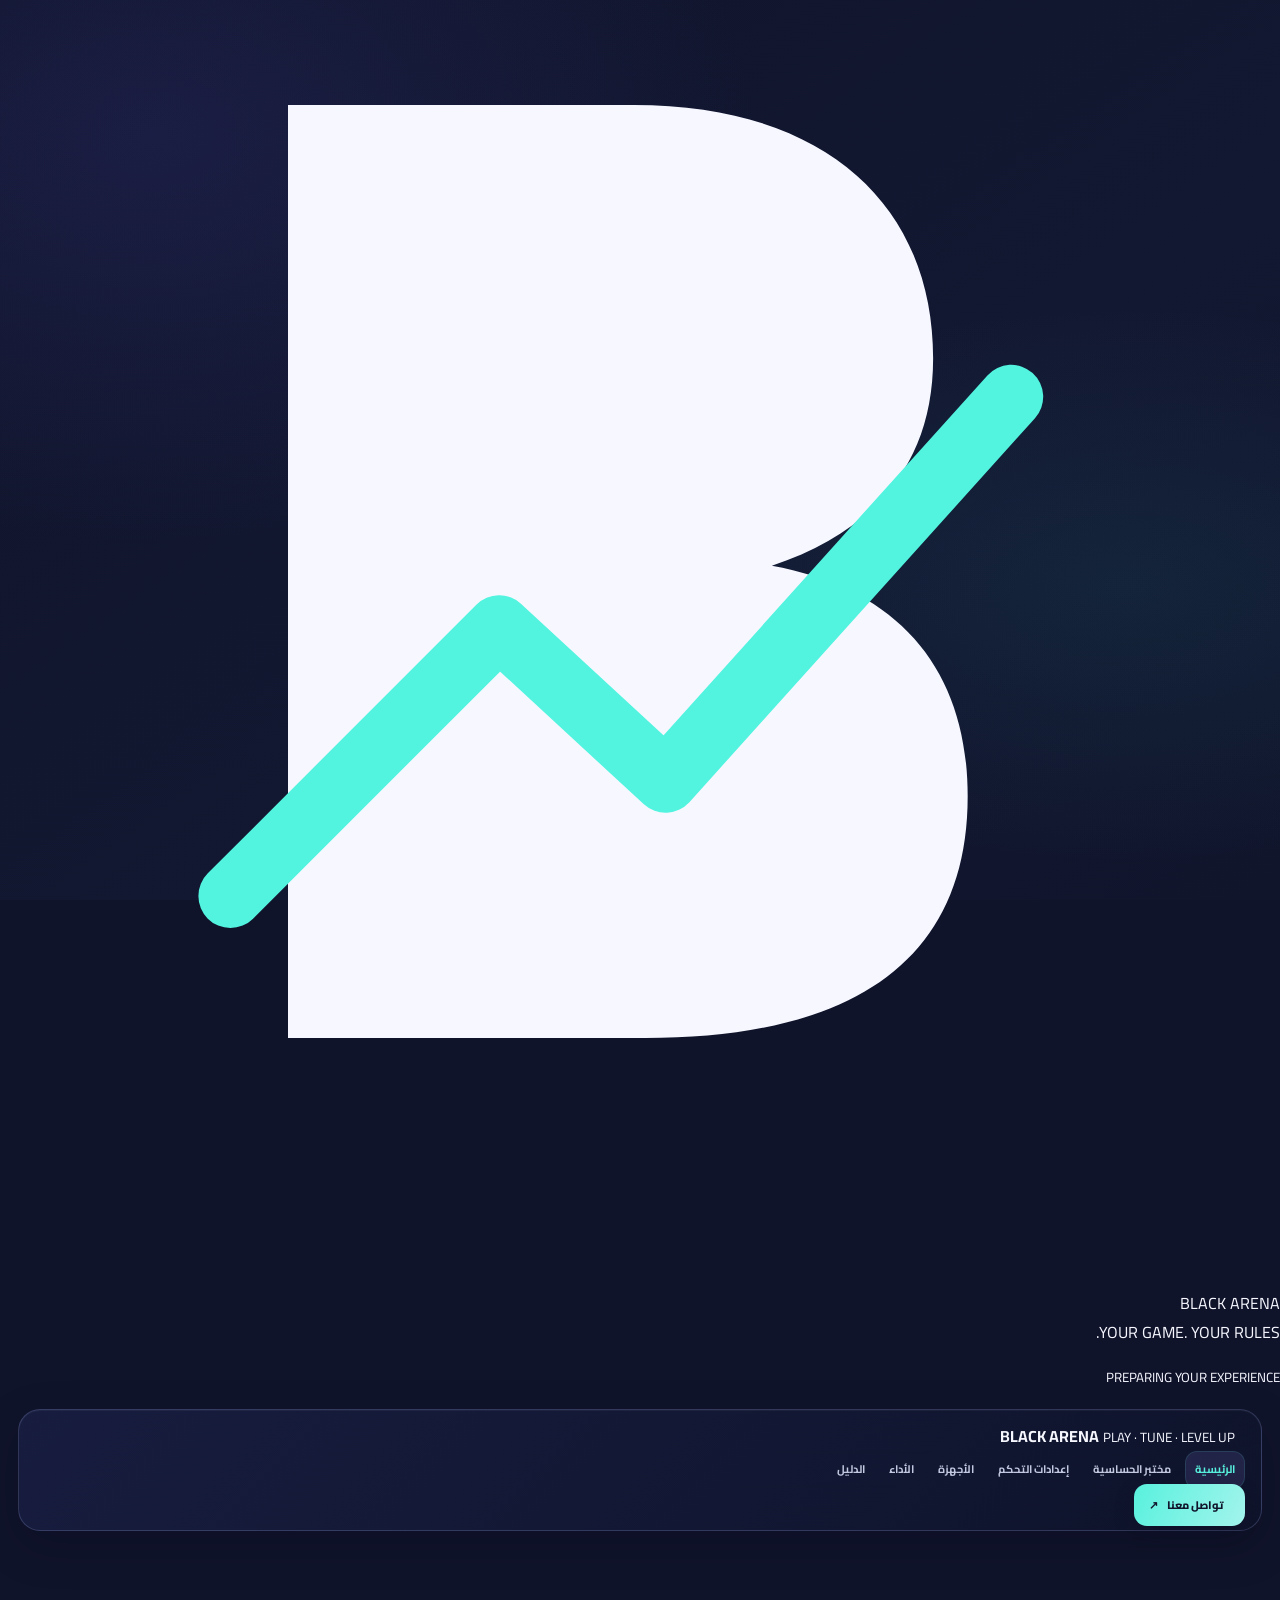
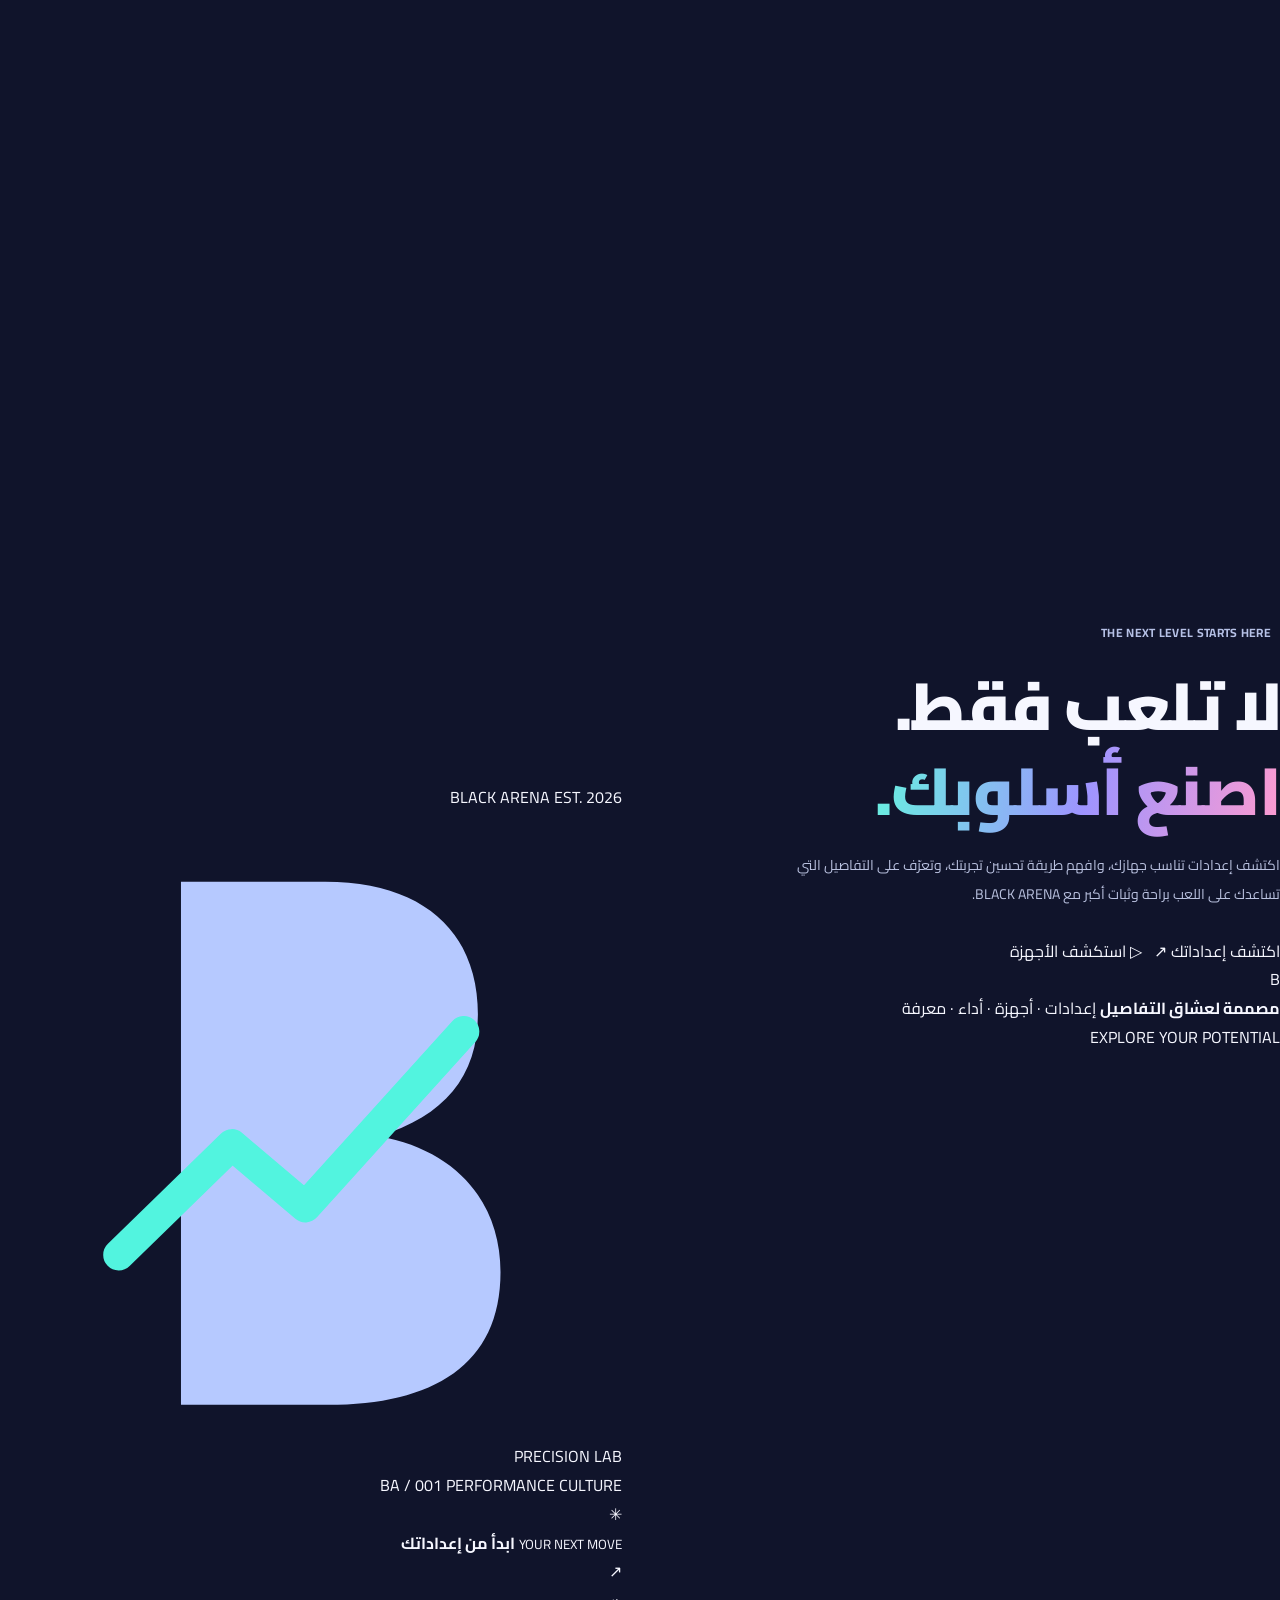
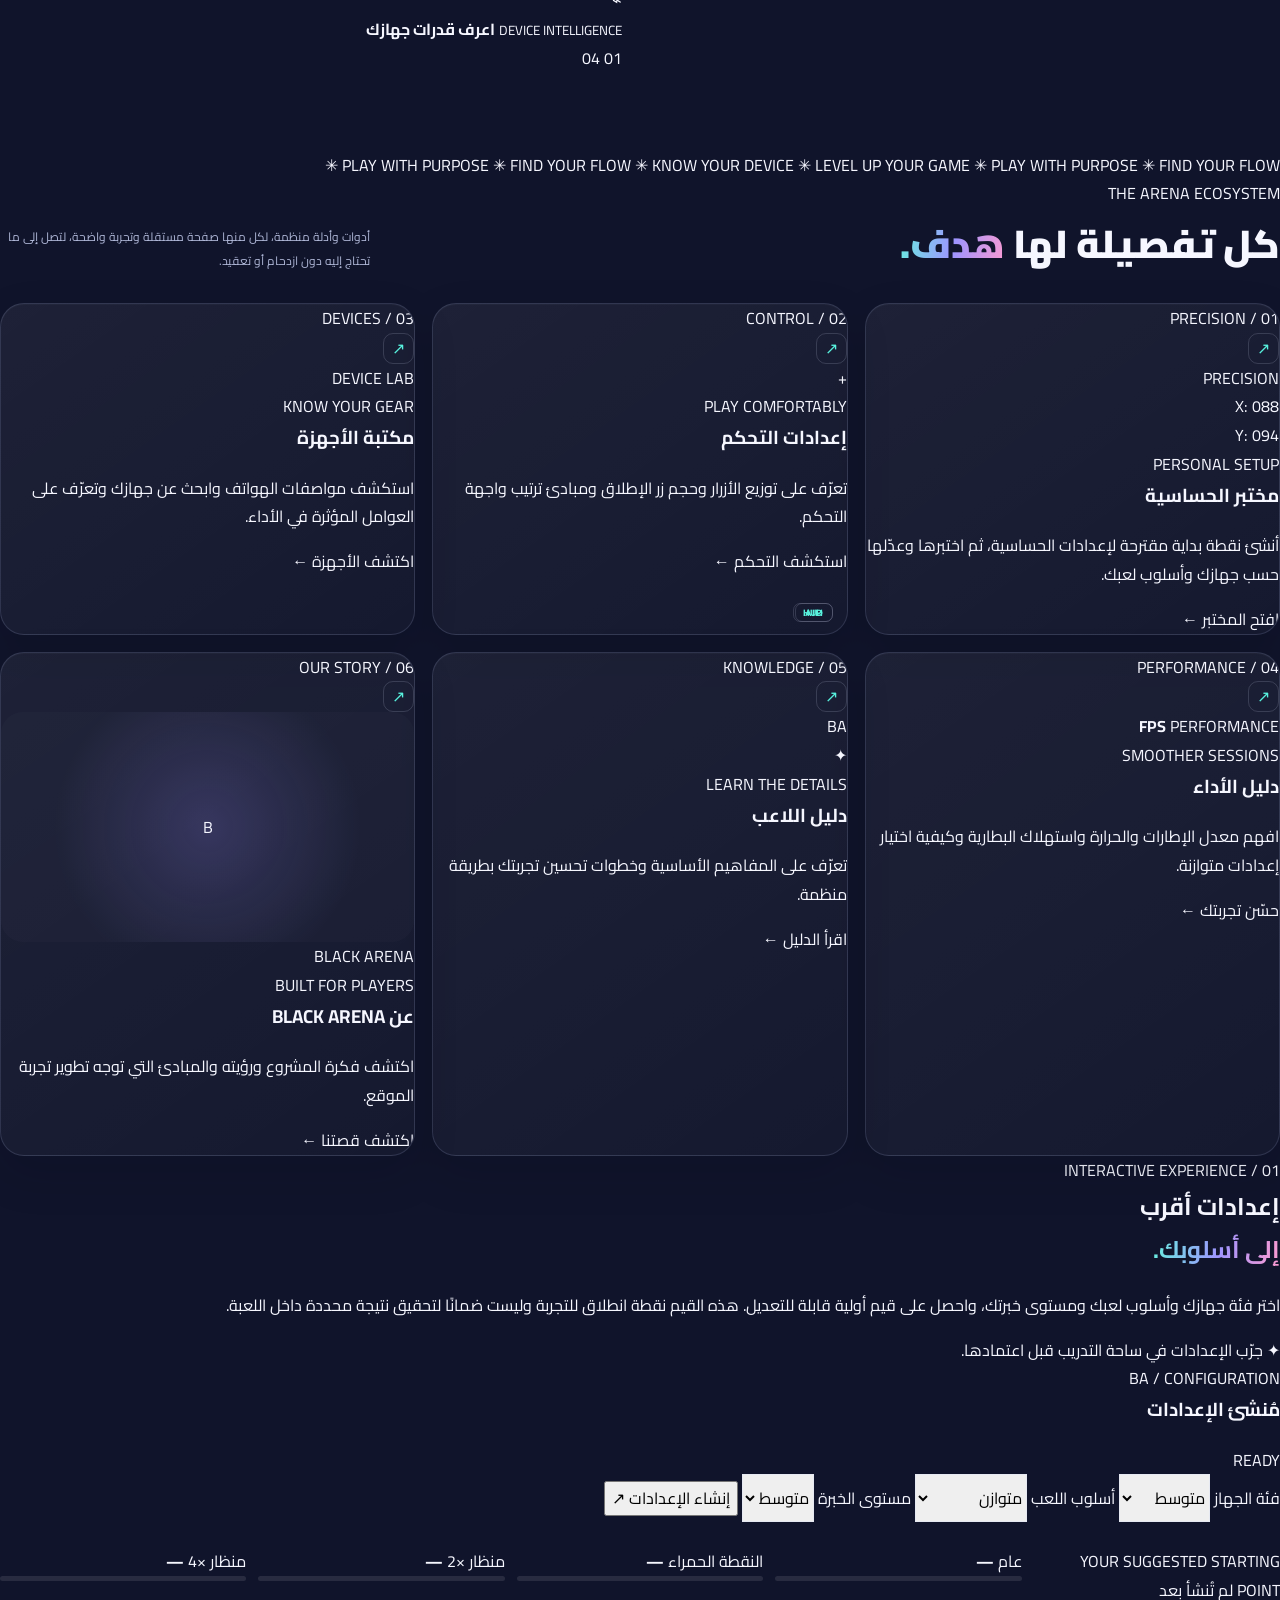
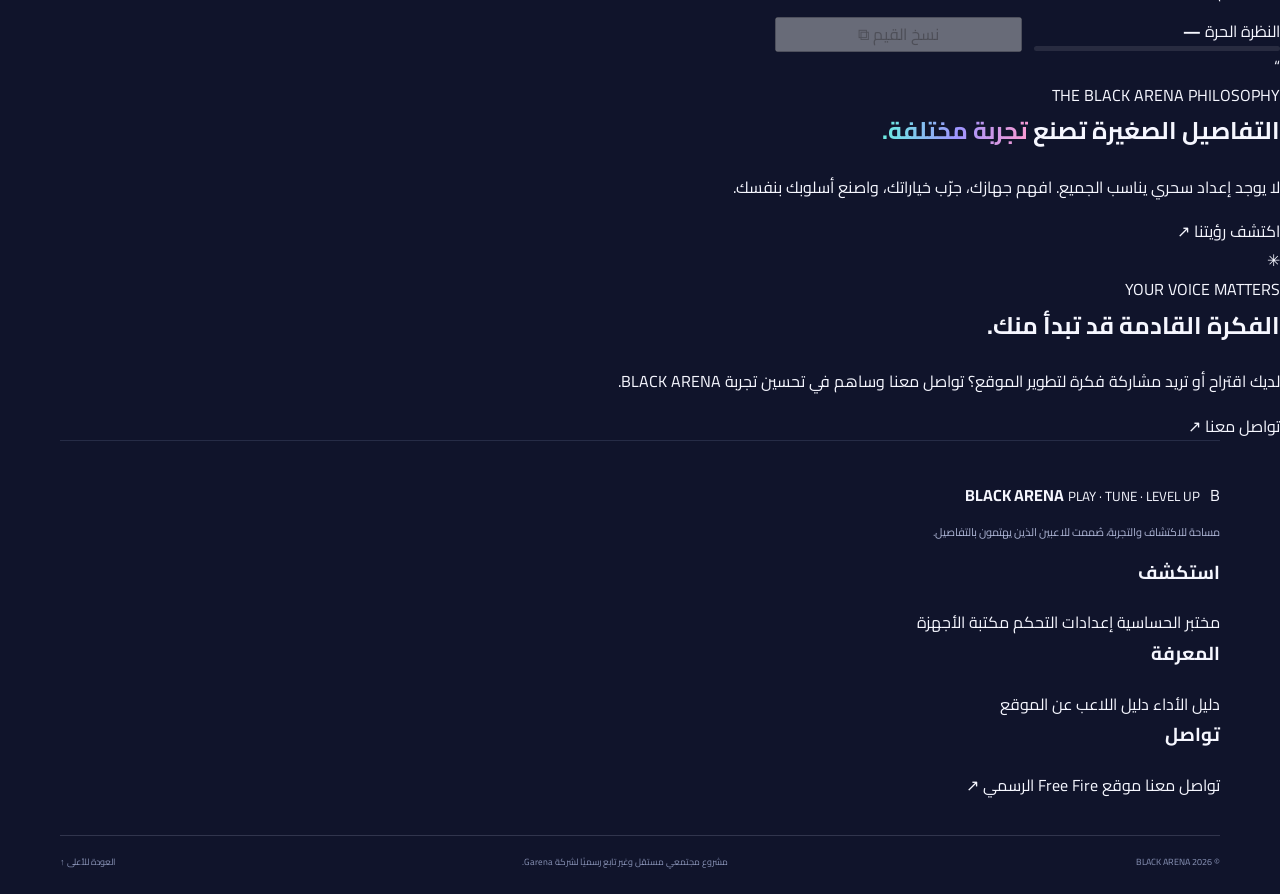
==== commit 4816899f: "Change greeting from 'Hello' to 'Goodbye'" ====
--- a/index.html
+++ b/index.html
@@ -1,52 +1,1052 @@
-<!doctype html>
+<!DOCTYPE html>
 <html lang="ar" dir="rtl">
 <head>
-  <meta charset="utf-8"><meta name="viewport" content="width=device-width, initial-scale=1">
-  <meta name="theme-color" content="#11152e">
-  <meta name="description" content="BLACK ARENA — مساحة عصرية لعشاق Free Fire وإعدادات الهواتف والأداء.">
-  <title>BLACK ARENA — العب بأسلوبك</title>
-  <link rel="preconnect" href="https://fonts.googleapis.com"><link rel="preconnect" href="https://fonts.gstatic.com" crossorigin>
-  <link href="https://fonts.googleapis.com/css2?family=Cairo:wght@400;500;600;700;800;900&family=Outfit:wght@500;600;700;800;900&display=swap" rel="stylesheet">
-  <link rel="stylesheet" href="style.css"><script src="script.js" defer></script>
+  <meta charset="UTF-8">
+  <meta name="viewport" content="width=device-width, initial-scale=1.0">
+
+  <meta name="theme-color" content="#0b1020">
+  <meta name="description" content="BLACK ARENA — وجهتك لاكتشاف إعدادات Free Fire، الحساسية، الأجهزة، والأداء.">
+
+  <title>BLACK ARENA — Enter Your Arena</title>
+
+  <link rel="preconnect" href="https://fonts.googleapis.com">
+  <link rel="preconnect" href="https://fonts.gstatic.com" crossorigin>
+
+  <link href="https://fonts.googleapis.com/css2?family=Cairo:wght@400;500;600;700;800;900&family=Outfit:wght@400;500;600;700;800;900&display=swap"
+        rel="stylesheet">
+
+  <link rel="stylesheet" href="style.css">
+  <script src="script.js" defer></script>
 </head>
+
 <body data-page="home">
-  <div class="page-glow glow-one"></div><div class="page-glow glow-two"></div>
-  <header class="site-header">
-    <a class="brand" href="index.html" aria-label="BLACK ARENA الرئيسية"><span class="brand-mark"><svg viewBox="0 0 64 64" aria-hidden="true"><path d="M13 12h23c11 0 17 5 17 14 0 6-3 10-9 12 7 1 11 6 11 13 0 10-7 15-19 15H13V12Zm13 10v11h9c4 0 6-2 6-6s-2-5-6-5h-9Zm0 21v12h10c4 0 7-2 7-6s-3-6-7-6H26Z" transform="translate(0 -7)" fill="currentColor"/><path d="M8 52 19 41l8 7 15-17 7 6" fill="none" stroke="#52f4df" stroke-width="3.5" stroke-linecap="round" stroke-linejoin="round"/></svg></span><span class="brand-copy"><strong>BLACK<span> ARENA</span></strong><small>PLAY • TUNE • LEVEL UP</small></span></a>
-    <button class="menu-toggle" aria-label="فتح القائمة" aria-expanded="false">☰</button>
-    <nav class="main-nav" aria-label="القائمة الرئيسية">
-      <a href="index.html" data-nav="home">الرئيسية</a><a href="sensitivity.html" data-nav="sensitivity">مختبر الحساسية</a><a href="aim.html" data-nav="aim">إعدادات التحكم</a><a href="devices.html" data-nav="devices">مكتبة الأجهزة</a><a href="performance.html" data-nav="performance">الأداء</a><a href="guides.html" data-nav="guides">دليل اللاعب</a>
-    </nav>
-    <a class="header-cta" href="contact.html">انضم للمجتمع <span>↗</span></a>
+
+  <!-- خلفية الموقع -->
+  <div class="ambient ambient-one"></div>
+  <div class="ambient ambient-two"></div>
+  <div class="ambient ambient-three"></div>
+
+  <!-- شاشة البداية -->
+  <div class="intro-screen" id="introScreen" aria-label="BLACK ARENA">
+
+    <div class="intro-content">
+
+      <div class="intro-emblem">
+        <svg viewBox="0 0 100 100" fill="none" aria-hidden="true">
+          <path d="M25 18H55C72 18 81 27 81 40C81 49 76 55 67 58C78 60 84 67 84 78C84 93 73 99 56 99H25V18Z"
+                fill="currentColor"
+                transform="translate(0 -8) scale(.9)"/>
+
+          <path d="M18 70L39 49L52 61L79 31"
+                stroke="#52F4DF"
+                stroke-width="5"
+                stroke-linecap="round"
+                stroke-linejoin="round"/>
+        </svg>
+      </div>
+
+      <div class="intro-wordmark">
+        <span>BLACK</span>
+        <span class="wordmark-accent">ARENA</span>
+      </div>
+
+      <p>YOUR GAME. YOUR RULES.</p>
+
+      <div class="intro-progress">
+        <span></span>
+      </div>
+
+      <small id="introStatus">PREPARING YOUR EXPERIENCE</small>
+
+    </div>
+  </div>
+
+
+  <!-- شريط التنقل -->
+  <header class="site-header" id="siteHeader">
+
+    <div class="header-inner">
+
+      <a class="brand" href="index.html" aria-label="BLACK ARENA الرئيسية">
+
+        <span class="brand-symbol">
+          <svg viewBox="0 0 60 60" fill="none" aria-hidden="true">
+            <path d="M13 8H32C44 8 51 14 51 24C51 31 47 35 40 37C48 39 53 44 53 51C53 61 45 66 32 66H13V8Z"
+                  fill="currentColor"
+                  transform="translate(0 -7) scale(.9)"/>
+
+            <path d="M8 44L22 31L30 38L47 19"
+                  stroke="#52F4DF"
+                  stroke-width="4"
+                  stroke-linecap="round"
+                  stroke-linejoin="round"/>
+          </svg>
+        </span>
+
+        <span class="brand-text">
+          <strong>BLACK<span> ARENA</span></strong>
+          <small>PLAY · TUNE · LEVEL UP</small>
+        </span>
+
+      </a>
+
+
+      <button class="menu-toggle"
+              id="menuToggle"
+              aria-label="فتح القائمة"
+              aria-expanded="false"
+              aria-controls="mainNav">
+
+        <span></span>
+        <span></span>
+        <span></span>
+
+      </button>
+
+
+      <nav class="main-nav" id="mainNav" aria-label="القائمة الرئيسية">
+
+        <a href="index.html" data-nav="home">الرئيسية</a>
+
+        <a href="sensitivity.html" data-nav="sensitivity">
+          مختبر الحساسية
+        </a>
+
+        <a href="aim.html" data-nav="aim">
+          إعدادات التحكم
+        </a>
+
+        <a href="devices.html" data-nav="devices">
+          الأجهزة
+        </a>
+
+        <a href="performance.html" data-nav="performance">
+          الأداء
+        </a>
+
+        <a href="guides.html" data-nav="guides">
+          الدليل
+        </a>
+
+      </nav>
+
+
+      <a href="contact.html" class="header-cta">
+        <span>تواصل معنا</span>
+        <span class="cta-arrow">↗</span>
+      </a>
+
+    </div>
+
   </header>
+
+
   <main>
-    <section class="hero wrap">
-      <div class="hero-copy">
-        <div class="eyebrow"><span class="status-dot"></span> مساحة اللاعب تبدأ من هنا <span class="eyebrow-line"></span></div>
-        <h1>العب بذكاء.<br><span class="gradient-text">تطوّر بطريقتك.</span></h1>
-        <p class="hero-description">مرحبًا بك في BLACK ARENA — تجربة رقمية لعشاق الألعاب، تجمع أدلة الأجهزة وإعدادات التجربة وملاحظات الأداء في واجهة واحدة مصممة بعناية.</p>
-        <div class="hero-actions"><a class="btn btn-primary" href="sensitivity.html">اكتشف إعداداتك <span>↗</span></a><a class="btn btn-quiet" href="guides.html"><span class="play-icon">▶</span> استكشف الدليل</a></div>
-        <div class="hero-proof"><div class="avatar-stack"><span>B</span><span>FF</span><span>+</span></div><div><strong>مساحة لكل لاعب</strong><small>من أول تجربة إلى مستوى أكثر ثباتًا</small></div></div>
-      </div>
-      <div class="hero-art">
-        <div class="hero-image-frame"><img class="hero-image" src="https://cdn.wildflamestudio.com/common/web_event/official2.ff.garena.all/202210/2d6e7a11b79218c9b29167f77a9b92eb.jpg" alt="شخصيات من لعبة Free Fire في مشهد مستقبلي" fetchpriority="high"><div class="image-vignette"></div><div class="image-tag"><span class="live-dot"></span> GAME CULTURE / 01</div><div class="image-caption"><small>FEATURED UNIVERSE</small><strong>FREE FIRE</strong><span>حيث تبدأ كل جولة بقصة جديدة</span></div></div>
-        <div class="float-card float-card-top"><span class="float-icon icon-cyan">✦</span><div><small>YOUR NEXT LEVEL</small><strong>ابدأ من إعداداتك</strong></div></div>
-        <div class="float-card float-card-bottom"><span class="float-icon icon-purple">⌁</span><div><small>DEVICE LAB</small><strong>اعرف قدرات جهازك</strong></div><span class="mini-bars"><i></i><i></i><i></i><i></i><i></i></span></div>
-        <div class="hero-orbit orbit-one"></div><div class="hero-orbit orbit-two"></div>
-      </div>
+
+    <!-- واجهة البطولة -->
+    <section class="hero section-container">
+
+      <div class="hero-content">
+
+        <div class="eyebrow">
+          <span class="eyebrow-dot"></span>
+          <span>THE NEXT LEVEL STARTS HERE</span>
+        </div>
+
+
+        <h1>
+          لا تلعب فقط.
+          <br>
+          <span class="gradient-text">اصنع أسلوبك.</span>
+        </h1>
+
+
+        <p class="hero-description">
+          اكتشف إعدادات تناسب جهازك، وافهم طريقة تحسين تجربتك،
+          وتعرّف على التفاصيل التي تساعدك على اللعب براحة وثبات
+          أكبر مع BLACK ARENA.
+        </p>
+
+
+        <div class="hero-actions">
+
+          <a href="sensitivity.html" class="button button-primary">
+            <span>اكتشف إعداداتك</span>
+            <span class="button-icon">↗</span>
+          </a>
+
+          <a href="devices.html" class="button button-secondary">
+            <span class="button-play">▷</span>
+            <span>استكشف الأجهزة</span>
+          </a>
+
+        </div>
+
+
+        <div class="hero-meta">
+
+          <div class="meta-icon">B</div>
+
+          <div>
+            <strong>مصممة لعشاق التفاصيل</strong>
+            <span>إعدادات · أجهزة · أداء · معرفة</span>
+          </div>
+
+          <div class="meta-divider"></div>
+
+          <div class="meta-status">
+            <span class="status-light"></span>
+            <span>EXPLORE YOUR POTENTIAL</span>
+          </div>
+
+        </div>
+
+      </div>
+
+
+      <!-- اللوحة الفنية -->
+      <div class="hero-visual">
+
+        <div class="visual-grid"></div>
+
+        <div class="visual-orbit orbit-one"></div>
+        <div class="visual-orbit orbit-two"></div>
+
+        <div class="visual-topline">
+          <span>BLACK ARENA</span>
+          <span>EST. 2026</span>
+        </div>
+
+
+        <div class="hero-artwork">
+
+          <div class="art-glow"></div>
+
+          <div class="art-core">
+            <svg viewBox="0 0 220 220" fill="none" aria-label="شعار BLACK ARENA">
+              <path d="M64 25H115C150 25 169 43 169 72C169 94 157 108 134 115C162 120 177 139 177 163C177 196 153 210 116 210H64V25Z"
+                    fill="url(#emblemGradient)"/>
+
+              <path d="M42 157L82 118L108 140L164 78"
+                    stroke="#52F4DF"
+                    stroke-width="11"
+                    stroke-linecap="round"
+                    stroke-linejoin="round"/>
+
+              <defs>
+                <linearGradient id="emblemGradient" x1="64" y1="25" x2="177" y2="210">
+                  <stop stop-color="#B6C9FF"/>
+                  <stop offset="1" stop-color="#7767FF"/>
+                </linearGradient>
+              </defs>
+            </svg>
+          </div>
+
+
+          <div class="art-label label-top">
+            <span class="label-point"></span>
+            PRECISION LAB
+          </div>
+
+          <div class="art-label label-bottom">
+            <span>BA / 001</span>
+            <span>PERFORMANCE CULTURE</span>
+          </div>
+
+        </div>
+
+
+        <div class="floating-panel floating-panel-top">
+
+          <div class="panel-icon cyan-icon">✳</div>
+
+          <div>
+            <small>YOUR NEXT MOVE</small>
+            <strong>ابدأ من إعداداتك</strong>
+          </div>
+
+          <span class="panel-arrow">↗</span>
+
+        </div>
+
+
+        <div class="floating-panel floating-panel-bottom">
+
+          <div class="panel-icon purple-icon">⌁</div>
+
+          <div>
+            <small>DEVICE INTELLIGENCE</small>
+            <strong>اعرف قدرات جهازك</strong>
+          </div>
+
+          <span class="panel-indicator"></span>
+
+        </div>
+
+
+        <div class="visual-index">
+          <span>01</span>
+          <span class="index-line"></span>
+          <span>04</span>
+        </div>
+
+      </div>
+
     </section>
-    <section class="ticker"><div class="ticker-track"><span>PLAY WITH PURPOSE</span><b>✳</b><span>FIND YOUR FLOW</span><b>✳</b><span>MAKE EVERY SESSION COUNT</span><b>✳</b><span>PLAY WITH PURPOSE</span><b>✳</b><span>FIND YOUR FLOW</span><b>✳</b></div></section>
-    <section class="section wrap">
-      <div class="section-heading"><div><span class="kicker">YOUR PERSONAL HUB</span><h2>كل ما تحتاجه، <span class="gradient-text">بطريقة أذكى.</span></h2></div><p>تنقّل بين صفحات مستقلة؛ كل صفحة لها هدف واضح وتجربة مريحة على الهاتف والكمبيوتر.</p></div>
+
+
+
+    <!-- الشريط المتحرك -->
+    <div class="marquee" aria-label="شعار الموقع">
+
+      <div class="marquee-track">
+
+        <span>PLAY WITH PURPOSE</span>
+        <span class="marquee-star">✳</span>
+
+        <span>FIND YOUR FLOW</span>
+        <span class="marquee-star">✳</span>
+
+        <span>KNOW YOUR DEVICE</span>
+        <span class="marquee-star">✳</span>
+
+        <span>LEVEL UP YOUR GAME</span>
+        <span class="marquee-star">✳</span>
+
+        <span>PLAY WITH PURPOSE</span>
+        <span class="marquee-star">✳</span>
+
+        <span>FIND YOUR FLOW</span>
+        <span class="marquee-star">✳</span>
+
+      </div>
+
+    </div>
+
+
+
+    <!-- صفحات الموقع -->
+    <section class="features section-container">
+
+      <div class="section-heading">
+
+        <div>
+
+          <span class="section-kicker">THE ARENA ECOSYSTEM</span>
+
+          <h2>
+            كل تفصيلة لها
+            <span class="gradient-text">هدف.</span>
+          </h2>
+
+        </div>
+
+        <p>
+          أدوات وأدلة منظمة، لكل منها صفحة مستقلة وتجربة واضحة،
+          لتصل إلى ما تحتاج إليه دون ازدحام أو تعقيد.
+        </p>
+
+      </div>
+
+
+
       <div class="feature-grid">
-        <a class="feature-card feature-card-large" href="sensitivity.html"><div class="card-topline"><span class="card-number">01 / LAB</span><span class="card-arrow">↗</span></div><div class="feature-visual visual-sensitivity"><div class="dial dial-one"></div><div class="dial dial-two"></div><span class="visual-label">SENSITIVITY<br>LAB</span><span class="visual-spark">✦</span></div><div class="feature-content"><span class="feature-tag">PERSONAL SETUP</span><h3>مختبر الحساسية</h3><p>استكشف نقطة بداية مناسبة لجهازك، ثم عدّل القيم تدريجيًا حسب شعورك داخل اللعبة.</p><span class="text-link">ابدأ التجربة <b>←</b></span></div></a>
-        <a class="feature-card" href="aim.html"><div class="card-topline"><span class="card-number">02 / CONTROL</span><span class="card-arrow">↗</span></div><div class="feature-visual visual-control"><div class="control-orb">◎</div><div class="control-ring"></div><span class="control-chip">HUD</span></div><div class="feature-content"><span class="feature-tag">COMFORT FIRST</span><h3>إعدادات التحكم</h3><p>تعرّف على مفاهيم ترتيب الأزرار وحجمها وراحة اليد.</p><span class="text-link">عرض الصفحة <b>←</b></span></div></a>
-        <a class="feature-card" href="devices.html"><div class="card-topline"><span class="card-number">03 / DEVICES</span><span class="card-arrow">↗</span></div><div class="feature-visual visual-devices"><div class="phone phone-back"></div><div class="phone phone-front"><span></span></div><span class="device-signal">⌁</span></div><div class="feature-content"><span class="feature-tag">KNOW YOUR GEAR</span><h3>مكتبة الأجهزة</h3><p>قارن بين فئات الهواتف وتعرّف على المواصفات التي تهم تجربة اللعب.</p><span class="text-link">اكتشف الأجهزة <b>←</b></span></div></a>
-        <a class="feature-card" href="performance.html"><div class="card-topline"><span class="card-number">04 / PERFORMANCE</span><span class="card-arrow">↗</span></div><div class="feature-visual visual-performance"><div class="performance-grid"></div><div class="performance-number">FPS<span>+</span></div><div class="performance-wave"></div></div><div class="feature-content"><span class="feature-tag">SMOOTHER SESSIONS</span><h3>دليل الأداء</h3><p>افهم معدل الإطارات والحرارة والبطارية، واختر إعدادات متوازنة لجهازك.</p><span class="text-link">حسّن تجربتك <b>←</b></span></div></a>
-      </div>
+
+
+        <!-- الحساسية -->
+        <a href="sensitivity.html"
+           class="feature-card feature-large">
+
+          <div class="feature-card-top">
+            <span>01 / PRECISION</span>
+            <span class="card-arrow">↗</span>
+          </div>
+
+
+          <div class="feature-illustration sensitivity-illustration">
+
+            <div class="target target-outer"></div>
+            <div class="target target-middle"></div>
+            <div class="target target-inner"></div>
+
+            <div class="target-center"></div>
+
+            <span class="target-caption">PRECISION</span>
+
+            <div class="target-coordinate coordinate-one">X: 088</div>
+            <div class="target-coordinate coordinate-two">Y: 094</div>
+
+          </div>
+
+
+          <div class="feature-card-body">
+
+            <span class="feature-category">PERSONAL SETUP</span>
+
+            <h3>مختبر الحساسية</h3>
+
+            <p>
+              أنشئ نقطة بداية مقترحة لإعدادات الحساسية،
+              ثم اختبرها وعدّلها حسب جهازك وأسلوب لعبك.
+            </p>
+
+            <span class="feature-link">
+              افتح المختبر <b>←</b>
+            </span>
+
+          </div>
+
+        </a>
+
+
+
+        <!-- التحكم -->
+        <a href="aim.html" class="feature-card">
+
+          <div class="feature-card-top">
+            <span>02 / CONTROL</span>
+            <span class="card-arrow">↗</span>
+          </div>
+
+
+          <div class="feature-illustration control-illustration">
+
+            <div class="control-circle circle-one"></div>
+            <div class="control-circle circle-two"></div>
+
+            <div class="control-cross">+</div>
+
+            <div class="control-chip">HUD</div>
+
+            <div class="control-chip chip-two">AIM</div>
+
+          </div>
+
+
+          <div class="feature-card-body">
+
+            <span class="feature-category">PLAY COMFORTABLY</span>
+
+            <h3>إعدادات التحكم</h3>
+
+            <p>
+              تعرّف على توزيع الأزرار وحجم زر الإطلاق
+              ومبادئ ترتيب واجهة التحكم.
+            </p>
+
+            <span class="feature-link">
+              استكشف التحكم <b>←</b>
+            </span>
+
+          </div>
+
+        </a>
+
+
+
+        <!-- الأجهزة -->
+        <a href="devices.html" class="feature-card">
+
+          <div class="feature-card-top">
+            <span>03 / DEVICES</span>
+            <span class="card-arrow">↗</span>
+          </div>
+
+
+          <div class="feature-illustration devices-illustration">
+
+            <div class="device-phone phone-back"></div>
+
+            <div class="device-phone phone-front">
+
+              <div class="phone-screen">
+
+                <span class="phone-camera"></span>
+
+                <div class="phone-screen-bars">
+                  <i></i>
+                  <i></i>
+                  <i></i>
+                  <i></i>
+                </div>
+
+              </div>
+
+            </div>
+
+            <div class="device-chip">DEVICE LAB</div>
+
+          </div>
+
+
+          <div class="feature-card-body">
+
+            <span class="feature-category">KNOW YOUR GEAR</span>
+
+            <h3>مكتبة الأجهزة</h3>
+
+            <p>
+              استكشف مواصفات الهواتف وابحث عن جهازك
+              وتعرّف على العوامل المؤثرة في الأداء.
+            </p>
+
+            <span class="feature-link">
+              اكتشف الأجهزة <b>←</b>
+            </span>
+
+          </div>
+
+        </a>
+
+
+
+        <!-- الأداء -->
+        <a href="performance.html" class="feature-card">
+
+          <div class="feature-card-top">
+            <span>04 / PERFORMANCE</span>
+            <span class="card-arrow">↗</span>
+          </div>
+
+
+          <div class="feature-illustration performance-illustration">
+
+            <div class="performance-bars">
+              <i></i>
+              <i></i>
+              <i></i>
+              <i></i>
+              <i></i>
+              <i></i>
+              <i></i>
+              <i></i>
+              <i></i>
+              <i></i>
+            </div>
+
+            <div class="performance-reading">
+              <strong>FPS</strong>
+              <span>PERFORMANCE</span>
+            </div>
+
+            <div class="performance-orbit"></div>
+
+          </div>
+
+
+          <div class="feature-card-body">
+
+            <span class="feature-category">SMOOTHER SESSIONS</span>
+
+            <h3>دليل الأداء</h3>
+
+            <p>
+              افهم معدل الإطارات والحرارة واستهلاك البطارية
+              وكيفية اختيار إعدادات متوازنة.
+            </p>
+
+            <span class="feature-link">
+              حسّن تجربتك <b>←</b>
+            </span>
+
+          </div>
+
+        </a>
+
+
+
+        <!-- الدليل -->
+        <a href="guides.html" class="feature-card">
+
+          <div class="feature-card-top">
+            <span>05 / KNOWLEDGE</span>
+            <span class="card-arrow">↗</span>
+          </div>
+
+
+          <div class="feature-illustration guides-illustration">
+
+            <div class="guide-orbit"></div>
+
+            <div class="guide-book">
+              <span>BA</span>
+              <i></i>
+              <i></i>
+              <i></i>
+            </div>
+
+            <span class="guide-star">✦</span>
+
+          </div>
+
+
+          <div class="feature-card-body">
+
+            <span class="feature-category">LEARN THE DETAILS</span>
+
+            <h3>دليل اللاعب</h3>
+
+            <p>
+              تعرّف على المفاهيم الأساسية وخطوات تحسين
+              تجربتك بطريقة منظمة.
+            </p>
+
+            <span class="feature-link">
+              اقرأ الدليل <b>←</b>
+            </span>
+
+          </div>
+
+        </a>
+
+
+
+        <!-- عن الموقع -->
+        <a href="about.html" class="feature-card">
+
+          <div class="feature-card-top">
+            <span>06 / OUR STORY</span>
+            <span class="card-arrow">↗</span>
+          </div>
+
+
+          <div class="feature-illustration about-illustration">
+
+            <div class="about-emblem">B</div>
+
+            <div class="about-orbit orbit-a"></div>
+            <div class="about-orbit orbit-b"></div>
+
+            <span class="about-caption">BLACK ARENA</span>
+
+          </div>
+
+
+          <div class="feature-card-body">
+
+            <span class="feature-category">BUILT FOR PLAYERS</span>
+
+            <h3>عن BLACK ARENA</h3>
+
+            <p>
+              اكتشف فكرة المشروع ورؤيته والمبادئ التي
+              توجه تطوير تجربة الموقع.
+            </p>
+
+            <span class="feature-link">
+              اكتشف قصتنا <b>←</b>
+            </span>
+
+          </div>
+
+        </a>
+
+
+      </div>
+
     </section>
-    <section class="showcase wrap"><div class="showcase-image"><img src="https://cdn.wildflamestudio.com/common/web_event/official2.ff.garena.all/202210/c23d656a45bc5c75cd77d53065605fe0.jpg" alt="مشهد فني رسمي من Free Fire" loading="lazy"><span class="showcase-badge">ART / FREE FIRE</span></div><div class="showcase-copy"><span class="kicker">BUILT FOR THE COMMUNITY</span><h2>ليست مجرد إعدادات.<br><span class="gradient-text">إنها طريقتك في اللعب.</span></h2><p>BLACK ARENA مساحة مستقلة للاكتشاف والتجربة. لا توجد قيمة واحدة تناسب الجميع؛ جهازك وطريقة إمساكك بالهاتف وتفضيلاتك كلها تصنع الفرق.</p><a class="btn btn-secondary" href="about.html">تعرّف على BLACK <span>↗</span></a></div></section>
-    <section class="community-band wrap"><div class="community-icon">✳</div><div><span class="kicker">THE COMMUNITY IS YOURS</span><h2>خلّنا نسمع منك.</h2><p>اقتراحك قد يكون الفكرة التالية في BLACK ARENA.</p></div><a class="btn btn-light" href="contact.html">تواصل معنا <span>↗</span></a></section>
+
+
+
+    <!-- مختبر تفاعلي -->
+    <section class="lab-section section-container">
+
+      <div class="lab-panel">
+
+        <div class="lab-background-grid"></div>
+
+        <div class="lab-copy">
+
+          <span class="section-kicker">INTERACTIVE EXPERIENCE / 01</span>
+
+          <h2>
+            إعدادات أقرب
+            <br>
+            <span class="gradient-text">إلى أسلوبك.</span>
+          </h2>
+
+          <p>
+            اختر فئة جهازك وأسلوب لعبك ومستوى خبرتك،
+            واحصل على قيم أولية قابلة للتعديل.
+            هذه القيم نقطة انطلاق للتجربة وليست ضمانًا
+            لتحقيق نتيجة محددة داخل اللعبة.
+          </p>
+
+
+          <div class="lab-note">
+            <span class="note-icon">✦</span>
+
+            <span>
+              جرّب الإعدادات في ساحة التدريب قبل اعتمادها.
+            </span>
+          </div>
+
+        </div>
+
+
+
+        <div class="lab-tool">
+
+          <div class="tool-header">
+
+            <div>
+              <span class="tool-overline">BA / CONFIGURATION</span>
+              <h3>مُنشئ الإعدادات</h3>
+            </div>
+
+            <span class="tool-status">
+              <i></i>
+              READY
+            </span>
+
+          </div>
+
+
+
+          <form id="sensitivityForm" class="sensitivity-form">
+
+            <label class="field-group">
+
+              <span>فئة الجهاز</span>
+
+              <select id="deviceClass" name="deviceClass">
+
+                <option value="entry">اقتصادي</option>
+
+                <option value="balanced" selected>
+                  متوسط
+                </option>
+
+                <option value="flagship">رائد</option>
+
+                <option value="tablet">جهاز لوحي</option>
+
+              </select>
+
+            </label>
+
+
+
+            <label class="field-group">
+
+              <span>أسلوب اللعب</span>
+
+              <select id="playStyle" name="playStyle">
+
+                <option value="steady">هادئ ودقيق</option>
+
+                <option value="balanced" selected>
+                  متوازن
+                </option>
+
+                <option value="fast">سريع الحركة</option>
+
+              </select>
+
+            </label>
+
+
+
+            <label class="field-group">
+
+              <span>مستوى الخبرة</span>
+
+              <select id="experience" name="experience">
+
+                <option value="beginner">مبتدئ</option>
+
+                <option value="intermediate" selected>
+                  متوسط
+                </option>
+
+                <option value="advanced">متقدم</option>
+
+              </select>
+
+            </label>
+
+
+
+            <button class="button button-primary generate-button"
+                    id="generateSensitivity"
+                    type="submit">
+
+              <span>إنشاء الإعدادات</span>
+              <span class="button-icon">↗</span>
+
+            </button>
+
+          </form>
+
+
+
+          <div class="settings-results" id="settingsResults" aria-live="polite">
+
+            <div class="results-heading">
+
+              <span>YOUR SUGGESTED STARTING POINT</span>
+
+              <span class="result-badge" id="resultBadge">
+                لم تُنشأ بعد
+              </span>
+
+            </div>
+
+
+
+            <div class="setting-row">
+
+              <div>
+                <span>عام</span>
+                <strong data-setting="general">—</strong>
+              </div>
+
+              <div class="setting-track">
+                <i data-track="general"></i>
+              </div>
+
+            </div>
+
+
+
+            <div class="setting-row">
+
+              <div>
+                <span>النقطة الحمراء</span>
+                <strong data-setting="redDot">—</strong>
+              </div>
+
+              <div class="setting-track">
+                <i data-track="redDot"></i>
+              </div>
+
+            </div>
+
+
+
+            <div class="setting-row">
+
+              <div>
+                <span>منظار ×2</span>
+                <strong data-setting="scope2">—</strong>
+              </div>
+
+              <div class="setting-track">
+                <i data-track="scope2"></i>
+              </div>
+
+            </div>
+
+
+
+            <div class="setting-row">
+
+              <div>
+                <span>منظار ×4</span>
+                <strong data-setting="scope4">—</strong>
+              </div>
+
+              <div class="setting-track">
+                <i data-track="scope4"></i>
+              </div>
+
+            </div>
+
+
+
+            <div class="setting-row">
+
+              <div>
+                <span>النظرة الحرة</span>
+                <strong data-setting="freeLook">—</strong>
+              </div>
+
+              <div class="setting-track">
+                <i data-track="freeLook"></i>
+              </div>
+
+            </div>
+
+
+
+            <button class="copy-settings"
+                    id="copySettings"
+                    type="button"
+                    disabled>
+
+              نسخ القيم
+
+              <span>⧉</span>
+
+            </button>
+
+          </div>
+
+        </div>
+
+      </div>
+
+    </section>
+
+
+
+    <!-- فلسفة الموقع -->
+    <section class="manifesto section-container">
+
+      <div class="manifesto-mark">“</div>
+
+      <span class="section-kicker">THE BLACK ARENA PHILOSOPHY</span>
+
+      <h2>
+        التفاصيل الصغيرة تصنع
+        <span class="gradient-text">تجربة مختلفة.</span>
+      </h2>
+
+      <p>
+        لا يوجد إعداد سحري يناسب الجميع.
+        افهم جهازك، جرّب خياراتك، واصنع أسلوبك بنفسك.
+      </p>
+
+      <a href="about.html" class="text-link-large">
+        اكتشف رؤيتنا <span>↗</span>
+      </a>
+
+    </section>
+
+
+
+    <!-- التواصل -->
+    <section class="community-section section-container">
+
+      <div class="community-panel">
+
+        <div class="community-symbol">✳</div>
+
+        <div class="community-copy">
+
+          <span class="section-kicker">YOUR VOICE MATTERS</span>
+
+          <h2>الفكرة القادمة قد تبدأ منك.</h2>
+
+          <p>
+            لديك اقتراح أو تريد مشاركة فكرة لتطوير الموقع؟
+            تواصل معنا وساهم في تحسين تجربة BLACK ARENA.
+          </p>
+
+        </div>
+
+        <a href="contact.html" class="button button-light">
+          <span>تواصل معنا</span>
+          <span class="button-icon">↗</span>
+        </a>
+
+      </div>
+
+    </section>
+
   </main>
-  <footer class="site-footer"><div class="footer-brand"><a class="brand" href="index.html"><span class="brand-mark"><b>B</b></span><span class="brand-copy"><strong>BLACK<span> ARENA</span></strong><small>PLAY • TUNE • LEVEL UP</small></span></a><p>صُممت للاعبين الذين يهتمون بالتفاصيل.</p></div><div class="footer-links"><strong>استكشف</strong><a href="sensitivity.html">مختبر الحساسية</a><a href="devices.html">مكتبة الأجهزة</a><a href="guides.html">دليل اللاعب</a></div><div class="footer-links"><strong>روابط مهمة</strong><a href="about.html">عن الموقع</a><a href="contact.html">تواصل معنا</a><a href="https://ff.garena.com/en/wallpaper/" target="_blank" rel="noopener noreferrer">خلفيات Free Fire الرسمية ↗</a></div><div class="footer-bottom"><span>© <span data-year></span> BLACK ARENA. جميع الحقوق محفوظة.</span><span>موقع مجتمعي غير تابع رسميًا لشركة Garena.</span></div></footer>
-</body></html>+
+
+
+  <!-- التذييل -->
+  <footer class="site-footer">
+
+    <div class="footer-main">
+
+      <div class="footer-brand">
+
+        <a href="index.html" class="brand">
+
+          <span class="brand-symbol footer-symbol">
+            B
+          </span>
+
+          <span class="brand-text">
+            <strong>BLACK<span> ARENA</span></strong>
+            <small>PLAY · TUNE · LEVEL UP</small>
+          </span>
+
+        </a>
+
+        <p>
+          مساحة للاكتشاف والتجربة، صُممت للاعبين
+          الذين يهتمون بالتفاصيل.
+        </p>
+
+      </div>
+
+
+
+      <div class="footer-column">
+
+        <h3>استكشف</h3>
+
+        <a href="sensitivity.html">مختبر الحساسية</a>
+
+        <a href="aim.html">إعدادات التحكم</a>
+
+        <a href="devices.html">مكتبة الأجهزة</a>
+
+      </div>
+
+
+
+      <div class="footer-column">
+
+        <h3>المعرفة</h3>
+
+        <a href="performance.html">دليل الأداء</a>
+
+        <a href="guides.html">دليل اللاعب</a>
+
+        <a href="about.html">عن الموقع</a>
+
+      </div>
+
+
+
+      <div class="footer-column">
+
+        <h3>تواصل</h3>
+
+        <a href="contact.html">تواصل معنا</a>
+
+        <a href="https://ff.garena.com/"
+           target="_blank"
+           rel="noopener noreferrer">
+
+          موقع Free Fire الرسمي ↗
+
+        </a>
+
+      </div>
+
+    </div>
+
+
+
+    <div class="footer-bottom">
+
+      <span>
+        © <span data-year></span> BLACK ARENA
+      </span>
+
+      <span>
+        مشروع مجتمعي مستقل وغير تابع رسميًا لشركة Garena.
+      </span>
+
+      <a href="#siteHeader">العودة للأعلى ↑</a>
+
+    </div>
+
+  </footer>
+
+
+  <noscript>
+    <div class="noscript-notice">
+      بعض التفاعلات تحتاج إلى تفعيل JavaScript.
+    </div>
+  </noscript>
+
+</body>
+            </html>
--- a/style.css
+++ b/style.css
@@ -5,3 +5,90 @@
 @media(max-width:780px){.wrap{width:min(100% - 30px,600px)}.site-header{width:calc(100% - 24px);margin-top:10px;padding:10px 12px;top:8px;flex-wrap:wrap}.brand-mark{width:39px;height:39px}.brand-copy strong{font-size:15px}.menu-toggle{display:block;margin-right:auto}.header-cta{display:none}.main-nav{display:none;order:5;width:100%;flex-direction:column;align-items:stretch;padding-top:9px;border-top:1px solid var(--line);gap:3px}.main-nav.open{display:flex}.main-nav a{font-size:12px;padding:10px 12px}.hero{grid-template-columns:1fr;gap:25px;padding-top:52px;padding-bottom:50px;min-height:unset}.hero-copy{order:1}.hero-art{order:2;width:min(100%,510px);margin:0 auto;padding:12px 9px 18px}.hero h1{font-size:clamp(42px,10vw,62px)}.hero-description{font-size:12px}.hero-image-frame{height:360px}.float-card-top{left:-3px;top:37px}.float-card-bottom{right:-2px;bottom:35px}.orbit-one{right:0}.orbit-two{right:-30px}.section{padding-top:55px;padding-bottom:50px}.section-heading{display:block}.section-heading>p{margin-top:13px}.feature-grid{grid-template-columns:1fr}.feature-card-large{grid-column:auto;display:flex}.feature-card-large .feature-visual{height:190px;min-height:190px}.feature-card-large .feature-content{align-self:auto}.feature-card-large .card-topline{grid-column:auto}.showcase{grid-template-columns:1fr;gap:25px;padding-bottom:55px}.showcase-image{height:270px}.community-band{flex-wrap:wrap;padding:23px;margin-bottom:55px}.community-band>div:nth-child(2){min-width:calc(100% - 90px)}.community-band .btn{width:100%}.site-footer{width:calc(100% - 30px);grid-template-columns:1fr 1fr;gap:25px}.footer-brand{grid-column:1/-1}.footer-bottom{flex-direction:column;gap:5px}.inner-page{padding-top:40px}.page-hero{margin-bottom:28px}.page-hero h1{font-size:38px}.tool-panel{padding:19px}.form-grid{grid-template-columns:1fr}.settings-results{grid-template-columns:repeat(2,1fr)}.setting-result:last-child{grid-column:1/-1}.two-col,.mini-grid,.device-grid,.performance-cards{grid-template-columns:1fr}.split-panel,.performance-hero,.guide-feature,.about-hero,.contact-layout{grid-template-columns:1fr;padding:20px;gap:22px}.hud-demo{height:270px}.device-toolbar{align-items:stretch;flex-direction:column}.search-box{max-width:none}.filter-pills{justify-content:flex-start}.device-card p{min-height:unset}.fps-visual>strong{text-align:left}.guide-feature>img{height:220px}.guide-grid{grid-template-columns:1fr}.guide-card p{min-height:unset}.about-emblem{min-height:180px}.about-hero h2{font-size:29px}.contact-copy{padding:0}.contact-copy h2{font-size:34px}.official-source{align-items:flex-start;flex-direction:column}.official-source .btn{width:100%}}
 @media(max-width:390px){.hero-image-frame{height:300px}.float-card{padding:9px 10px}.float-card strong{font-size:9px}.float-card small{font-size:7px}.settings-results{gap:7px}.setting-result{padding:12px 10px}.setting-result strong{font-size:22px}.feature-content{padding:17px}.site-footer{grid-template-columns:1fr}.footer-brand{grid-column:auto}.footer-links{gap:6px}}
 @media(prefers-reduced-motion:reduce){*,*::before,*::after{scroll-behavior:auto!important;animation-duration:.01ms!important;animation-iteration-count:1!important;transition-duration:.01ms!important}}
+
+
+/* BLACK ARENA refinement layer — preserves the original midnight / cyan / violet palette. */
+:root {
+  --line: rgba(220,229,255,.16);
+  --radius: 24px;
+  --shadow: 0 24px 70px rgba(2,5,24,.34);
+}
+[hidden] { display: none !important; }
+::selection { color: #10142b; background: var(--cyan); }
+:focus-visible { outline: 2px solid var(--cyan); outline-offset: 4px; }
+.site-header {
+  border-color: rgba(175,190,255,.2);
+  background: linear-gradient(135deg, rgba(24,30,65,.92), rgba(15,20,43,.9));
+  box-shadow: 0 15px 44px rgba(2,5,24,.24), inset 0 1px 0 rgba(255,255,255,.045);
+}
+.brand-mark {
+  border: 1px solid rgba(88,241,221,.34);
+  box-shadow: inset 0 0 0 4px rgba(255,255,255,.025), 0 0 26px rgba(88,241,221,.1);
+  position: relative;
+  overflow: hidden;
+}
+.brand-mark:after {
+  content: "";
+  position: absolute;
+  inset: auto -15% -45% 20%;
+  height: 65%;
+  background: rgba(88,241,221,.14);
+  filter: blur(12px);
+  transform: rotate(-24deg);
+  pointer-events: none;
+}
+.main-nav a { transition: color .2s ease, background .2s ease, transform .2s ease; }
+.main-nav a:hover { transform: translateY(-1px); }
+.main-nav a.active { box-shadow: inset 0 0 0 1px rgba(88,241,221,.12); }
+.header-cta, .btn { box-shadow: 0 8px 22px rgba(3,8,27,.16); transition: transform .22s ease, box-shadow .22s ease, filter .22s ease; }
+.header-cta:hover, .btn:hover { transform: translateY(-2px); filter: brightness(1.06); box-shadow: 0 14px 30px rgba(3,8,27,.26); }
+.feature-card, .info-card, .device-card, .guide-card, .tool-panel, .showcase, .community-band,
+.split-panel, .performance-hero, .guide-feature, .about-hero, .contact-note, .official-source {
+  border-color: rgba(195,207,255,.15);
+  box-shadow: 0 18px 46px rgba(1,5,22,.13), inset 0 1px 0 rgba(255,255,255,.025);
+}
+.feature-card, .info-card, .device-card, .guide-card, .social-card {
+  transition: transform .25s ease, border-color .25s ease, box-shadow .25s ease, background .25s ease;
+}
+.feature-card:hover, .info-card:hover, .device-card:hover, .guide-card:hover {
+  border-color: rgba(88,241,221,.35);
+  box-shadow: 0 22px 48px rgba(1,5,22,.24), 0 0 0 1px rgba(88,241,221,.035);
+}
+.feature-card .info-icon, .info-icon, .guide-symbol, .social-icon, .panel-symbol {
+  border: 1px solid rgba(220,229,255,.11);
+  box-shadow: inset 0 1px 0 rgba(255,255,255,.07);
+}
+input, select {
+  min-height: 48px;
+  border-color: rgba(195,207,255,.2) !important;
+  transition: border-color .2s ease, box-shadow .2s ease, background .2s ease;
+}
+input:focus, select:focus {
+  border-color: rgba(88,241,221,.65) !important;
+  box-shadow: 0 0 0 3px rgba(88,241,221,.09);
+  outline: none;
+}
+.btn:disabled { opacity: .72; cursor: wait; transform: none; }
+.setting-track { overflow: hidden; }
+.setting-track i { transition: width .65s cubic-bezier(.2,.75,.25,1); }
+.settings-results.results-ready .setting-result {
+  animation: resultRise .45s both;
+}
+.settings-results.results-ready .setting-result:nth-child(2) { animation-delay: .04s; }
+.settings-results.results-ready .setting-result:nth-child(3) { animation-delay: .08s; }
+.settings-results.results-ready .setting-result:nth-child(4) { animation-delay: .12s; }
+.settings-results.results-ready .setting-result:nth-child(5) { animation-delay: .16s; }
+@keyframes resultRise { from { opacity: .45; transform: translateY(7px); } to { opacity: 1; transform: translateY(0); } }
+.no-results { background: rgba(255,255,255,.025); }
+.site-footer { border-top-color: rgba(195,207,255,.13); }
+.social-card:hover { box-shadow: 0 15px 30px rgba(1,5,22,.2); }
+@media (max-width: 780px) {
+  .site-header { border-radius: 19px; }
+  .main-nav { padding-top: 12px; }
+  .main-nav a { border-radius: 12px; }
+  .main-nav a.active { background: rgba(88,241,221,.09); }
+  .feature-card, .info-card, .device-card, .guide-card { transform: none; }
+}
+@media (prefers-reduced-motion: reduce) {
+  .settings-results.results-ready .setting-result { animation: none; }
+}
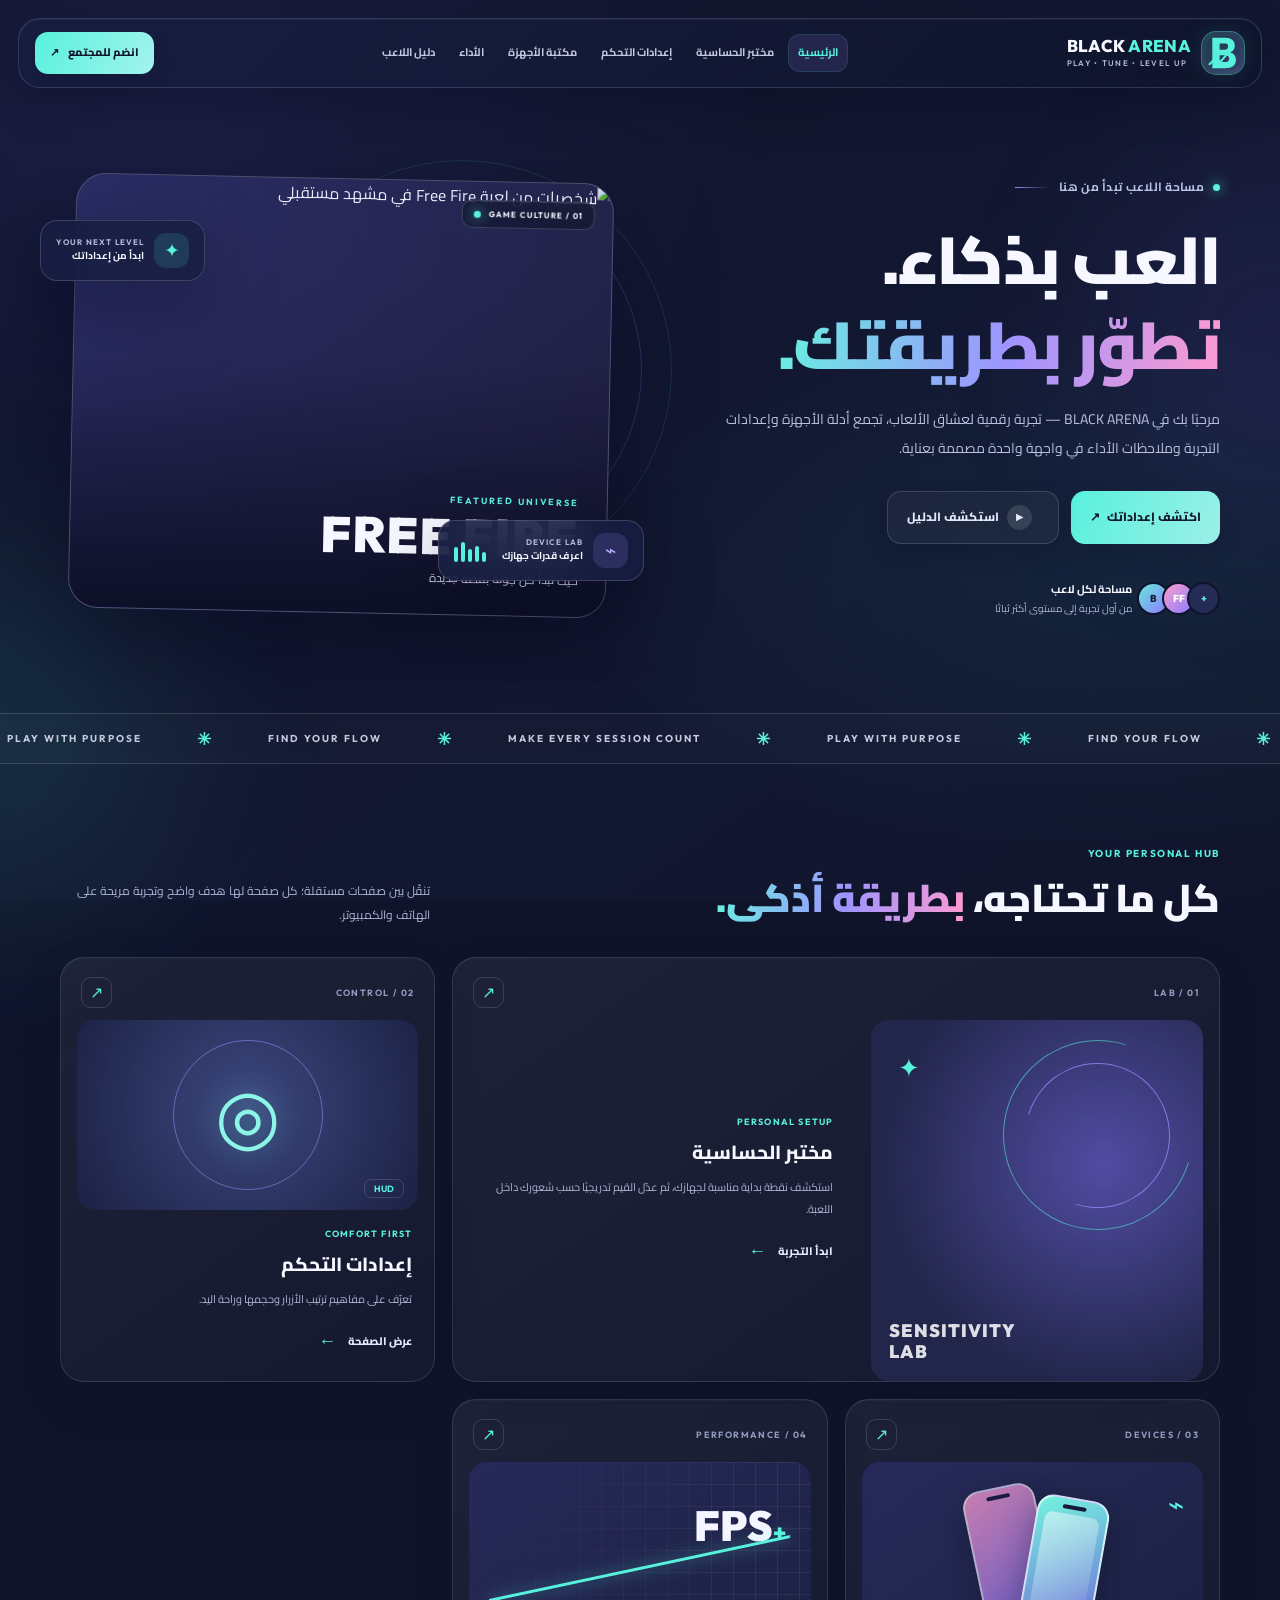
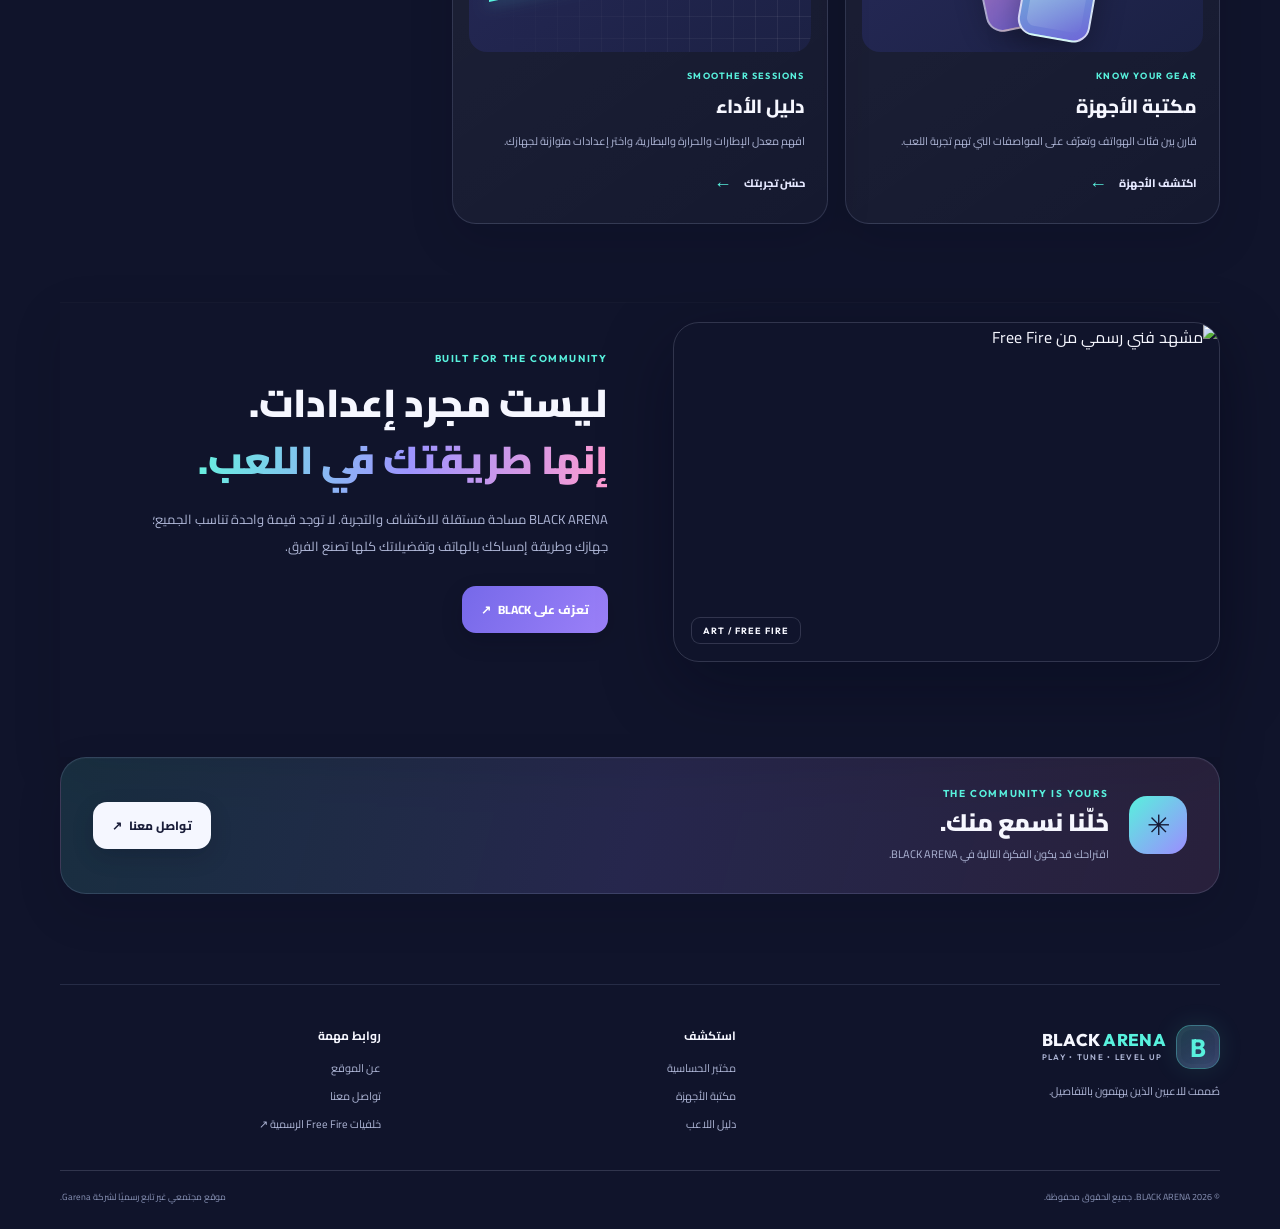
==== commit 2784c90d: "Add files via upload" ====
--- a/index.html
+++ b/index.html
@@ -1,1052 +1,52 @@
-<!DOCTYPE html>
+<!doctype html>
 <html lang="ar" dir="rtl">
 <head>
-  <meta charset="UTF-8">
-  <meta name="viewport" content="width=device-width, initial-scale=1.0">
-
-  <meta name="theme-color" content="#0b1020">
-  <meta name="description" content="BLACK ARENA — وجهتك لاكتشاف إعدادات Free Fire، الحساسية، الأجهزة، والأداء.">
-
-  <title>BLACK ARENA — Enter Your Arena</title>
-
-  <link rel="preconnect" href="https://fonts.googleapis.com">
-  <link rel="preconnect" href="https://fonts.gstatic.com" crossorigin>
-
-  <link href="https://fonts.googleapis.com/css2?family=Cairo:wght@400;500;600;700;800;900&family=Outfit:wght@400;500;600;700;800;900&display=swap"
-        rel="stylesheet">
-
-  <link rel="stylesheet" href="style.css">
-  <script src="script.js" defer></script>
+  <meta charset="utf-8"><meta name="viewport" content="width=device-width, initial-scale=1">
+  <meta name="theme-color" content="#11152e">
+  <meta name="description" content="BLACK ARENA — مساحة عصرية لعشاق Free Fire وإعدادات الهواتف والأداء.">
+  <title>BLACK ARENA — العب بأسلوبك</title>
+  <link rel="preconnect" href="https://fonts.googleapis.com"><link rel="preconnect" href="https://fonts.gstatic.com" crossorigin>
+  <link href="https://fonts.googleapis.com/css2?family=Cairo:wght@400;500;600;700;800;900&family=Outfit:wght@500;600;700;800;900&display=swap" rel="stylesheet">
+  <link rel="stylesheet" href="style.css"><script src="script.js" defer></script>
 </head>
-
 <body data-page="home">
-
-  <!-- خلفية الموقع -->
-  <div class="ambient ambient-one"></div>
-  <div class="ambient ambient-two"></div>
-  <div class="ambient ambient-three"></div>
-
-  <!-- شاشة البداية -->
-  <div class="intro-screen" id="introScreen" aria-label="BLACK ARENA">
-
-    <div class="intro-content">
-
-      <div class="intro-emblem">
-        <svg viewBox="0 0 100 100" fill="none" aria-hidden="true">
-          <path d="M25 18H55C72 18 81 27 81 40C81 49 76 55 67 58C78 60 84 67 84 78C84 93 73 99 56 99H25V18Z"
-                fill="currentColor"
-                transform="translate(0 -8) scale(.9)"/>
-
-          <path d="M18 70L39 49L52 61L79 31"
-                stroke="#52F4DF"
-                stroke-width="5"
-                stroke-linecap="round"
-                stroke-linejoin="round"/>
-        </svg>
+  <div class="page-glow glow-one"></div><div class="page-glow glow-two"></div>
+  <header class="site-header">
+    <a class="brand" href="index.html" aria-label="BLACK ARENA الرئيسية"><span class="brand-mark"><svg viewBox="0 0 64 64" aria-hidden="true"><path d="M13 12h23c11 0 17 5 17 14 0 6-3 10-9 12 7 1 11 6 11 13 0 10-7 15-19 15H13V12Zm13 10v11h9c4 0 6-2 6-6s-2-5-6-5h-9Zm0 21v12h10c4 0 7-2 7-6s-3-6-7-6H26Z" transform="translate(0 -7)" fill="currentColor"/><path d="M8 52 19 41l8 7 15-17 7 6" fill="none" stroke="#52f4df" stroke-width="3.5" stroke-linecap="round" stroke-linejoin="round"/></svg></span><span class="brand-copy"><strong>BLACK<span> ARENA</span></strong><small>PLAY • TUNE • LEVEL UP</small></span></a>
+    <button class="menu-toggle" aria-label="فتح القائمة" aria-expanded="false">☰</button>
+    <nav class="main-nav" aria-label="القائمة الرئيسية">
+      <a href="index.html" data-nav="home">الرئيسية</a><a href="sensitivity.html" data-nav="sensitivity">مختبر الحساسية</a><a href="aim.html" data-nav="aim">إعدادات التحكم</a><a href="devices.html" data-nav="devices">مكتبة الأجهزة</a><a href="performance.html" data-nav="performance">الأداء</a><a href="guides.html" data-nav="guides">دليل اللاعب</a>
+    </nav>
+    <a class="header-cta" href="contact.html">انضم للمجتمع <span>↗</span></a>
+  </header>
+  <main>
+    <section class="hero wrap">
+      <div class="hero-copy">
+        <div class="eyebrow"><span class="status-dot"></span> مساحة اللاعب تبدأ من هنا <span class="eyebrow-line"></span></div>
+        <h1>العب بذكاء.<br><span class="gradient-text">تطوّر بطريقتك.</span></h1>
+        <p class="hero-description">مرحبًا بك في BLACK ARENA — تجربة رقمية لعشاق الألعاب، تجمع أدلة الأجهزة وإعدادات التجربة وملاحظات الأداء في واجهة واحدة مصممة بعناية.</p>
+        <div class="hero-actions"><a class="btn btn-primary" href="sensitivity.html">اكتشف إعداداتك <span>↗</span></a><a class="btn btn-quiet" href="guides.html"><span class="play-icon">▶</span> استكشف الدليل</a></div>
+        <div class="hero-proof"><div class="avatar-stack"><span>B</span><span>FF</span><span>+</span></div><div><strong>مساحة لكل لاعب</strong><small>من أول تجربة إلى مستوى أكثر ثباتًا</small></div></div>
       </div>
-
-      <div class="intro-wordmark">
-        <span>BLACK</span>
-        <span class="wordmark-accent">ARENA</span>
+      <div class="hero-art">
+        <div class="hero-image-frame"><img class="hero-image" src="https://cdn.wildflamestudio.com/common/web_event/official2.ff.garena.all/202210/2d6e7a11b79218c9b29167f77a9b92eb.jpg" alt="شخصيات من لعبة Free Fire في مشهد مستقبلي" fetchpriority="high"><div class="image-vignette"></div><div class="image-tag"><span class="live-dot"></span> GAME CULTURE / 01</div><div class="image-caption"><small>FEATURED UNIVERSE</small><strong>FREE FIRE</strong><span>حيث تبدأ كل جولة بقصة جديدة</span></div></div>
+        <div class="float-card float-card-top"><span class="float-icon icon-cyan">✦</span><div><small>YOUR NEXT LEVEL</small><strong>ابدأ من إعداداتك</strong></div></div>
+        <div class="float-card float-card-bottom"><span class="float-icon icon-purple">⌁</span><div><small>DEVICE LAB</small><strong>اعرف قدرات جهازك</strong></div><span class="mini-bars"><i></i><i></i><i></i><i></i><i></i></span></div>
+        <div class="hero-orbit orbit-one"></div><div class="hero-orbit orbit-two"></div>
       </div>
-
-      <p>YOUR GAME. YOUR RULES.</p>
-
-      <div class="intro-progress">
-        <span></span>
+    </section>
+    <section class="ticker"><div class="ticker-track"><span>PLAY WITH PURPOSE</span><b>✳</b><span>FIND YOUR FLOW</span><b>✳</b><span>MAKE EVERY SESSION COUNT</span><b>✳</b><span>PLAY WITH PURPOSE</span><b>✳</b><span>FIND YOUR FLOW</span><b>✳</b></div></section>
+    <section class="section wrap">
+      <div class="section-heading"><div><span class="kicker">YOUR PERSONAL HUB</span><h2>كل ما تحتاجه، <span class="gradient-text">بطريقة أذكى.</span></h2></div><p>تنقّل بين صفحات مستقلة؛ كل صفحة لها هدف واضح وتجربة مريحة على الهاتف والكمبيوتر.</p></div>
+      <div class="feature-grid">
+        <a class="feature-card feature-card-large" href="sensitivity.html"><div class="card-topline"><span class="card-number">01 / LAB</span><span class="card-arrow">↗</span></div><div class="feature-visual visual-sensitivity"><div class="dial dial-one"></div><div class="dial dial-two"></div><span class="visual-label">SENSITIVITY<br>LAB</span><span class="visual-spark">✦</span></div><div class="feature-content"><span class="feature-tag">PERSONAL SETUP</span><h3>مختبر الحساسية</h3><p>استكشف نقطة بداية مناسبة لجهازك، ثم عدّل القيم تدريجيًا حسب شعورك داخل اللعبة.</p><span class="text-link">ابدأ التجربة <b>←</b></span></div></a>
+        <a class="feature-card" href="aim.html"><div class="card-topline"><span class="card-number">02 / CONTROL</span><span class="card-arrow">↗</span></div><div class="feature-visual visual-control"><div class="control-orb">◎</div><div class="control-ring"></div><span class="control-chip">HUD</span></div><div class="feature-content"><span class="feature-tag">COMFORT FIRST</span><h3>إعدادات التحكم</h3><p>تعرّف على مفاهيم ترتيب الأزرار وحجمها وراحة اليد.</p><span class="text-link">عرض الصفحة <b>←</b></span></div></a>
+        <a class="feature-card" href="devices.html"><div class="card-topline"><span class="card-number">03 / DEVICES</span><span class="card-arrow">↗</span></div><div class="feature-visual visual-devices"><div class="phone phone-back"></div><div class="phone phone-front"><span></span></div><span class="device-signal">⌁</span></div><div class="feature-content"><span class="feature-tag">KNOW YOUR GEAR</span><h3>مكتبة الأجهزة</h3><p>قارن بين فئات الهواتف وتعرّف على المواصفات التي تهم تجربة اللعب.</p><span class="text-link">اكتشف الأجهزة <b>←</b></span></div></a>
+        <a class="feature-card" href="performance.html"><div class="card-topline"><span class="card-number">04 / PERFORMANCE</span><span class="card-arrow">↗</span></div><div class="feature-visual visual-performance"><div class="performance-grid"></div><div class="performance-number">FPS<span>+</span></div><div class="performance-wave"></div></div><div class="feature-content"><span class="feature-tag">SMOOTHER SESSIONS</span><h3>دليل الأداء</h3><p>افهم معدل الإطارات والحرارة والبطارية، واختر إعدادات متوازنة لجهازك.</p><span class="text-link">حسّن تجربتك <b>←</b></span></div></a>
       </div>
-
-      <small id="introStatus">PREPARING YOUR EXPERIENCE</small>
-
-    </div>
-  </div>
-
-
-  <!-- شريط التنقل -->
-  <header class="site-header" id="siteHeader">
-
-    <div class="header-inner">
-
-      <a class="brand" href="index.html" aria-label="BLACK ARENA الرئيسية">
-
-        <span class="brand-symbol">
-          <svg viewBox="0 0 60 60" fill="none" aria-hidden="true">
-            <path d="M13 8H32C44 8 51 14 51 24C51 31 47 35 40 37C48 39 53 44 53 51C53 61 45 66 32 66H13V8Z"
-                  fill="currentColor"
-                  transform="translate(0 -7) scale(.9)"/>
-
-            <path d="M8 44L22 31L30 38L47 19"
-                  stroke="#52F4DF"
-                  stroke-width="4"
-                  stroke-linecap="round"
-                  stroke-linejoin="round"/>
-          </svg>
-        </span>
-
-        <span class="brand-text">
-          <strong>BLACK<span> ARENA</span></strong>
-          <small>PLAY · TUNE · LEVEL UP</small>
-        </span>
-
-      </a>
-
-
-      <button class="menu-toggle"
-              id="menuToggle"
-              aria-label="فتح القائمة"
-              aria-expanded="false"
-              aria-controls="mainNav">
-
-        <span></span>
-        <span></span>
-        <span></span>
-
-      </button>
-
-
-      <nav class="main-nav" id="mainNav" aria-label="القائمة الرئيسية">
-
-        <a href="index.html" data-nav="home">الرئيسية</a>
-
-        <a href="sensitivity.html" data-nav="sensitivity">
-          مختبر الحساسية
-        </a>
-
-        <a href="aim.html" data-nav="aim">
-          إعدادات التحكم
-        </a>
-
-        <a href="devices.html" data-nav="devices">
-          الأجهزة
-        </a>
-
-        <a href="performance.html" data-nav="performance">
-          الأداء
-        </a>
-
-        <a href="guides.html" data-nav="guides">
-          الدليل
-        </a>
-
-      </nav>
-
-
-      <a href="contact.html" class="header-cta">
-        <span>تواصل معنا</span>
-        <span class="cta-arrow">↗</span>
-      </a>
-
-    </div>
-
-  </header>
-
-
-  <main>
-
-    <!-- واجهة البطولة -->
-    <section class="hero section-container">
-
-      <div class="hero-content">
-
-        <div class="eyebrow">
-          <span class="eyebrow-dot"></span>
-          <span>THE NEXT LEVEL STARTS HERE</span>
-        </div>
-
-
-        <h1>
-          لا تلعب فقط.
-          <br>
-          <span class="gradient-text">اصنع أسلوبك.</span>
-        </h1>
-
-
-        <p class="hero-description">
-          اكتشف إعدادات تناسب جهازك، وافهم طريقة تحسين تجربتك،
-          وتعرّف على التفاصيل التي تساعدك على اللعب براحة وثبات
-          أكبر مع BLACK ARENA.
-        </p>
-
-
-        <div class="hero-actions">
-
-          <a href="sensitivity.html" class="button button-primary">
-            <span>اكتشف إعداداتك</span>
-            <span class="button-icon">↗</span>
-          </a>
-
-          <a href="devices.html" class="button button-secondary">
-            <span class="button-play">▷</span>
-            <span>استكشف الأجهزة</span>
-          </a>
-
-        </div>
-
-
-        <div class="hero-meta">
-
-          <div class="meta-icon">B</div>
-
-          <div>
-            <strong>مصممة لعشاق التفاصيل</strong>
-            <span>إعدادات · أجهزة · أداء · معرفة</span>
-          </div>
-
-          <div class="meta-divider"></div>
-
-          <div class="meta-status">
-            <span class="status-light"></span>
-            <span>EXPLORE YOUR POTENTIAL</span>
-          </div>
-
-        </div>
-
-      </div>
-
-
-      <!-- اللوحة الفنية -->
-      <div class="hero-visual">
-
-        <div class="visual-grid"></div>
-
-        <div class="visual-orbit orbit-one"></div>
-        <div class="visual-orbit orbit-two"></div>
-
-        <div class="visual-topline">
-          <span>BLACK ARENA</span>
-          <span>EST. 2026</span>
-        </div>
-
-
-        <div class="hero-artwork">
-
-          <div class="art-glow"></div>
-
-          <div class="art-core">
-            <svg viewBox="0 0 220 220" fill="none" aria-label="شعار BLACK ARENA">
-              <path d="M64 25H115C150 25 169 43 169 72C169 94 157 108 134 115C162 120 177 139 177 163C177 196 153 210 116 210H64V25Z"
-                    fill="url(#emblemGradient)"/>
-
-              <path d="M42 157L82 118L108 140L164 78"
-                    stroke="#52F4DF"
-                    stroke-width="11"
-                    stroke-linecap="round"
-                    stroke-linejoin="round"/>
-
-              <defs>
-                <linearGradient id="emblemGradient" x1="64" y1="25" x2="177" y2="210">
-                  <stop stop-color="#B6C9FF"/>
-                  <stop offset="1" stop-color="#7767FF"/>
-                </linearGradient>
-              </defs>
-            </svg>
-          </div>
-
-
-          <div class="art-label label-top">
-            <span class="label-point"></span>
-            PRECISION LAB
-          </div>
-
-          <div class="art-label label-bottom">
-            <span>BA / 001</span>
-            <span>PERFORMANCE CULTURE</span>
-          </div>
-
-        </div>
-
-
-        <div class="floating-panel floating-panel-top">
-
-          <div class="panel-icon cyan-icon">✳</div>
-
-          <div>
-            <small>YOUR NEXT MOVE</small>
-            <strong>ابدأ من إعداداتك</strong>
-          </div>
-
-          <span class="panel-arrow">↗</span>
-
-        </div>
-
-
-        <div class="floating-panel floating-panel-bottom">
-
-          <div class="panel-icon purple-icon">⌁</div>
-
-          <div>
-            <small>DEVICE INTELLIGENCE</small>
-            <strong>اعرف قدرات جهازك</strong>
-          </div>
-
-          <span class="panel-indicator"></span>
-
-        </div>
-
-
-        <div class="visual-index">
-          <span>01</span>
-          <span class="index-line"></span>
-          <span>04</span>
-        </div>
-
-      </div>
-
     </section>
-
-
-
-    <!-- الشريط المتحرك -->
-    <div class="marquee" aria-label="شعار الموقع">
-
-      <div class="marquee-track">
-
-        <span>PLAY WITH PURPOSE</span>
-        <span class="marquee-star">✳</span>
-
-        <span>FIND YOUR FLOW</span>
-        <span class="marquee-star">✳</span>
-
-        <span>KNOW YOUR DEVICE</span>
-        <span class="marquee-star">✳</span>
-
-        <span>LEVEL UP YOUR GAME</span>
-        <span class="marquee-star">✳</span>
-
-        <span>PLAY WITH PURPOSE</span>
-        <span class="marquee-star">✳</span>
-
-        <span>FIND YOUR FLOW</span>
-        <span class="marquee-star">✳</span>
-
-      </div>
-
-    </div>
-
-
-
-    <!-- صفحات الموقع -->
-    <section class="features section-container">
-
-      <div class="section-heading">
-
-        <div>
-
-          <span class="section-kicker">THE ARENA ECOSYSTEM</span>
-
-          <h2>
-            كل تفصيلة لها
-            <span class="gradient-text">هدف.</span>
-          </h2>
-
-        </div>
-
-        <p>
-          أدوات وأدلة منظمة، لكل منها صفحة مستقلة وتجربة واضحة،
-          لتصل إلى ما تحتاج إليه دون ازدحام أو تعقيد.
-        </p>
-
-      </div>
-
-
-
-      <div class="feature-grid">
-
-
-        <!-- الحساسية -->
-        <a href="sensitivity.html"
-           class="feature-card feature-large">
-
-          <div class="feature-card-top">
-            <span>01 / PRECISION</span>
-            <span class="card-arrow">↗</span>
-          </div>
-
-
-          <div class="feature-illustration sensitivity-illustration">
-
-            <div class="target target-outer"></div>
-            <div class="target target-middle"></div>
-            <div class="target target-inner"></div>
-
-            <div class="target-center"></div>
-
-            <span class="target-caption">PRECISION</span>
-
-            <div class="target-coordinate coordinate-one">X: 088</div>
-            <div class="target-coordinate coordinate-two">Y: 094</div>
-
-          </div>
-
-
-          <div class="feature-card-body">
-
-            <span class="feature-category">PERSONAL SETUP</span>
-
-            <h3>مختبر الحساسية</h3>
-
-            <p>
-              أنشئ نقطة بداية مقترحة لإعدادات الحساسية،
-              ثم اختبرها وعدّلها حسب جهازك وأسلوب لعبك.
-            </p>
-
-            <span class="feature-link">
-              افتح المختبر <b>←</b>
-            </span>
-
-          </div>
-
-        </a>
-
-
-
-        <!-- التحكم -->
-        <a href="aim.html" class="feature-card">
-
-          <div class="feature-card-top">
-            <span>02 / CONTROL</span>
-            <span class="card-arrow">↗</span>
-          </div>
-
-
-          <div class="feature-illustration control-illustration">
-
-            <div class="control-circle circle-one"></div>
-            <div class="control-circle circle-two"></div>
-
-            <div class="control-cross">+</div>
-
-            <div class="control-chip">HUD</div>
-
-            <div class="control-chip chip-two">AIM</div>
-
-          </div>
-
-
-          <div class="feature-card-body">
-
-            <span class="feature-category">PLAY COMFORTABLY</span>
-
-            <h3>إعدادات التحكم</h3>
-
-            <p>
-              تعرّف على توزيع الأزرار وحجم زر الإطلاق
-              ومبادئ ترتيب واجهة التحكم.
-            </p>
-
-            <span class="feature-link">
-              استكشف التحكم <b>←</b>
-            </span>
-
-          </div>
-
-        </a>
-
-
-
-        <!-- الأجهزة -->
-        <a href="devices.html" class="feature-card">
-
-          <div class="feature-card-top">
-            <span>03 / DEVICES</span>
-            <span class="card-arrow">↗</span>
-          </div>
-
-
-          <div class="feature-illustration devices-illustration">
-
-            <div class="device-phone phone-back"></div>
-
-            <div class="device-phone phone-front">
-
-              <div class="phone-screen">
-
-                <span class="phone-camera"></span>
-
-                <div class="phone-screen-bars">
-                  <i></i>
-                  <i></i>
-                  <i></i>
-                  <i></i>
-                </div>
-
-              </div>
-
-            </div>
-
-            <div class="device-chip">DEVICE LAB</div>
-
-          </div>
-
-
-          <div class="feature-card-body">
-
-            <span class="feature-category">KNOW YOUR GEAR</span>
-
-            <h3>مكتبة الأجهزة</h3>
-
-            <p>
-              استكشف مواصفات الهواتف وابحث عن جهازك
-              وتعرّف على العوامل المؤثرة في الأداء.
-            </p>
-
-            <span class="feature-link">
-              اكتشف الأجهزة <b>←</b>
-            </span>
-
-          </div>
-
-        </a>
-
-
-
-        <!-- الأداء -->
-        <a href="performance.html" class="feature-card">
-
-          <div class="feature-card-top">
-            <span>04 / PERFORMANCE</span>
-            <span class="card-arrow">↗</span>
-          </div>
-
-
-          <div class="feature-illustration performance-illustration">
-
-            <div class="performance-bars">
-              <i></i>
-              <i></i>
-              <i></i>
-              <i></i>
-              <i></i>
-              <i></i>
-              <i></i>
-              <i></i>
-              <i></i>
-              <i></i>
-            </div>
-
-            <div class="performance-reading">
-              <strong>FPS</strong>
-              <span>PERFORMANCE</span>
-            </div>
-
-            <div class="performance-orbit"></div>
-
-          </div>
-
-
-          <div class="feature-card-body">
-
-            <span class="feature-category">SMOOTHER SESSIONS</span>
-
-            <h3>دليل الأداء</h3>
-
-            <p>
-              افهم معدل الإطارات والحرارة واستهلاك البطارية
-              وكيفية اختيار إعدادات متوازنة.
-            </p>
-
-            <span class="feature-link">
-              حسّن تجربتك <b>←</b>
-            </span>
-
-          </div>
-
-        </a>
-
-
-
-        <!-- الدليل -->
-        <a href="guides.html" class="feature-card">
-
-          <div class="feature-card-top">
-            <span>05 / KNOWLEDGE</span>
-            <span class="card-arrow">↗</span>
-          </div>
-
-
-          <div class="feature-illustration guides-illustration">
-
-            <div class="guide-orbit"></div>
-
-            <div class="guide-book">
-              <span>BA</span>
-              <i></i>
-              <i></i>
-              <i></i>
-            </div>
-
-            <span class="guide-star">✦</span>
-
-          </div>
-
-
-          <div class="feature-card-body">
-
-            <span class="feature-category">LEARN THE DETAILS</span>
-
-            <h3>دليل اللاعب</h3>
-
-            <p>
-              تعرّف على المفاهيم الأساسية وخطوات تحسين
-              تجربتك بطريقة منظمة.
-            </p>
-
-            <span class="feature-link">
-              اقرأ الدليل <b>←</b>
-            </span>
-
-          </div>
-
-        </a>
-
-
-
-        <!-- عن الموقع -->
-        <a href="about.html" class="feature-card">
-
-          <div class="feature-card-top">
-            <span>06 / OUR STORY</span>
-            <span class="card-arrow">↗</span>
-          </div>
-
-
-          <div class="feature-illustration about-illustration">
-
-            <div class="about-emblem">B</div>
-
-            <div class="about-orbit orbit-a"></div>
-            <div class="about-orbit orbit-b"></div>
-
-            <span class="about-caption">BLACK ARENA</span>
-
-          </div>
-
-
-          <div class="feature-card-body">
-
-            <span class="feature-category">BUILT FOR PLAYERS</span>
-
-            <h3>عن BLACK ARENA</h3>
-
-            <p>
-              اكتشف فكرة المشروع ورؤيته والمبادئ التي
-              توجه تطوير تجربة الموقع.
-            </p>
-
-            <span class="feature-link">
-              اكتشف قصتنا <b>←</b>
-            </span>
-
-          </div>
-
-        </a>
-
-
-      </div>
-
-    </section>
-
-
-
-    <!-- مختبر تفاعلي -->
-    <section class="lab-section section-container">
-
-      <div class="lab-panel">
-
-        <div class="lab-background-grid"></div>
-
-        <div class="lab-copy">
-
-          <span class="section-kicker">INTERACTIVE EXPERIENCE / 01</span>
-
-          <h2>
-            إعدادات أقرب
-            <br>
-            <span class="gradient-text">إلى أسلوبك.</span>
-          </h2>
-
-          <p>
-            اختر فئة جهازك وأسلوب لعبك ومستوى خبرتك،
-            واحصل على قيم أولية قابلة للتعديل.
-            هذه القيم نقطة انطلاق للتجربة وليست ضمانًا
-            لتحقيق نتيجة محددة داخل اللعبة.
-          </p>
-
-
-          <div class="lab-note">
-            <span class="note-icon">✦</span>
-
-            <span>
-              جرّب الإعدادات في ساحة التدريب قبل اعتمادها.
-            </span>
-          </div>
-
-        </div>
-
-
-
-        <div class="lab-tool">
-
-          <div class="tool-header">
-
-            <div>
-              <span class="tool-overline">BA / CONFIGURATION</span>
-              <h3>مُنشئ الإعدادات</h3>
-            </div>
-
-            <span class="tool-status">
-              <i></i>
-              READY
-            </span>
-
-          </div>
-
-
-
-          <form id="sensitivityForm" class="sensitivity-form">
-
-            <label class="field-group">
-
-              <span>فئة الجهاز</span>
-
-              <select id="deviceClass" name="deviceClass">
-
-                <option value="entry">اقتصادي</option>
-
-                <option value="balanced" selected>
-                  متوسط
-                </option>
-
-                <option value="flagship">رائد</option>
-
-                <option value="tablet">جهاز لوحي</option>
-
-              </select>
-
-            </label>
-
-
-
-            <label class="field-group">
-
-              <span>أسلوب اللعب</span>
-
-              <select id="playStyle" name="playStyle">
-
-                <option value="steady">هادئ ودقيق</option>
-
-                <option value="balanced" selected>
-                  متوازن
-                </option>
-
-                <option value="fast">سريع الحركة</option>
-
-              </select>
-
-            </label>
-
-
-
-            <label class="field-group">
-
-              <span>مستوى الخبرة</span>
-
-              <select id="experience" name="experience">
-
-                <option value="beginner">مبتدئ</option>
-
-                <option value="intermediate" selected>
-                  متوسط
-                </option>
-
-                <option value="advanced">متقدم</option>
-
-              </select>
-
-            </label>
-
-
-
-            <button class="button button-primary generate-button"
-                    id="generateSensitivity"
-                    type="submit">
-
-              <span>إنشاء الإعدادات</span>
-              <span class="button-icon">↗</span>
-
-            </button>
-
-          </form>
-
-
-
-          <div class="settings-results" id="settingsResults" aria-live="polite">
-
-            <div class="results-heading">
-
-              <span>YOUR SUGGESTED STARTING POINT</span>
-
-              <span class="result-badge" id="resultBadge">
-                لم تُنشأ بعد
-              </span>
-
-            </div>
-
-
-
-            <div class="setting-row">
-
-              <div>
-                <span>عام</span>
-                <strong data-setting="general">—</strong>
-              </div>
-
-              <div class="setting-track">
-                <i data-track="general"></i>
-              </div>
-
-            </div>
-
-
-
-            <div class="setting-row">
-
-              <div>
-                <span>النقطة الحمراء</span>
-                <strong data-setting="redDot">—</strong>
-              </div>
-
-              <div class="setting-track">
-                <i data-track="redDot"></i>
-              </div>
-
-            </div>
-
-
-
-            <div class="setting-row">
-
-              <div>
-                <span>منظار ×2</span>
-                <strong data-setting="scope2">—</strong>
-              </div>
-
-              <div class="setting-track">
-                <i data-track="scope2"></i>
-              </div>
-
-            </div>
-
-
-
-            <div class="setting-row">
-
-              <div>
-                <span>منظار ×4</span>
-                <strong data-setting="scope4">—</strong>
-              </div>
-
-              <div class="setting-track">
-                <i data-track="scope4"></i>
-              </div>
-
-            </div>
-
-
-
-            <div class="setting-row">
-
-              <div>
-                <span>النظرة الحرة</span>
-                <strong data-setting="freeLook">—</strong>
-              </div>
-
-              <div class="setting-track">
-                <i data-track="freeLook"></i>
-              </div>
-
-            </div>
-
-
-
-            <button class="copy-settings"
-                    id="copySettings"
-                    type="button"
-                    disabled>
-
-              نسخ القيم
-
-              <span>⧉</span>
-
-            </button>
-
-          </div>
-
-        </div>
-
-      </div>
-
-    </section>
-
-
-
-    <!-- فلسفة الموقع -->
-    <section class="manifesto section-container">
-
-      <div class="manifesto-mark">“</div>
-
-      <span class="section-kicker">THE BLACK ARENA PHILOSOPHY</span>
-
-      <h2>
-        التفاصيل الصغيرة تصنع
-        <span class="gradient-text">تجربة مختلفة.</span>
-      </h2>
-
-      <p>
-        لا يوجد إعداد سحري يناسب الجميع.
-        افهم جهازك، جرّب خياراتك، واصنع أسلوبك بنفسك.
-      </p>
-
-      <a href="about.html" class="text-link-large">
-        اكتشف رؤيتنا <span>↗</span>
-      </a>
-
-    </section>
-
-
-
-    <!-- التواصل -->
-    <section class="community-section section-container">
-
-      <div class="community-panel">
-
-        <div class="community-symbol">✳</div>
-
-        <div class="community-copy">
-
-          <span class="section-kicker">YOUR VOICE MATTERS</span>
-
-          <h2>الفكرة القادمة قد تبدأ منك.</h2>
-
-          <p>
-            لديك اقتراح أو تريد مشاركة فكرة لتطوير الموقع؟
-            تواصل معنا وساهم في تحسين تجربة BLACK ARENA.
-          </p>
-
-        </div>
-
-        <a href="contact.html" class="button button-light">
-          <span>تواصل معنا</span>
-          <span class="button-icon">↗</span>
-        </a>
-
-      </div>
-
-    </section>
-
+    <section class="showcase wrap"><div class="showcase-image"><img src="https://cdn.wildflamestudio.com/common/web_event/official2.ff.garena.all/202210/c23d656a45bc5c75cd77d53065605fe0.jpg" alt="مشهد فني رسمي من Free Fire" loading="lazy"><span class="showcase-badge">ART / FREE FIRE</span></div><div class="showcase-copy"><span class="kicker">BUILT FOR THE COMMUNITY</span><h2>ليست مجرد إعدادات.<br><span class="gradient-text">إنها طريقتك في اللعب.</span></h2><p>BLACK ARENA مساحة مستقلة للاكتشاف والتجربة. لا توجد قيمة واحدة تناسب الجميع؛ جهازك وطريقة إمساكك بالهاتف وتفضيلاتك كلها تصنع الفرق.</p><a class="btn btn-secondary" href="about.html">تعرّف على BLACK <span>↗</span></a></div></section>
+    <section class="community-band wrap"><div class="community-icon">✳</div><div><span class="kicker">THE COMMUNITY IS YOURS</span><h2>خلّنا نسمع منك.</h2><p>اقتراحك قد يكون الفكرة التالية في BLACK ARENA.</p></div><a class="btn btn-light" href="contact.html">تواصل معنا <span>↗</span></a></section>
   </main>
-
-
-
-  <!-- التذييل -->
-  <footer class="site-footer">
-
-    <div class="footer-main">
-
-      <div class="footer-brand">
-
-        <a href="index.html" class="brand">
-
-          <span class="brand-symbol footer-symbol">
-            B
-          </span>
-
-          <span class="brand-text">
-            <strong>BLACK<span> ARENA</span></strong>
-            <small>PLAY · TUNE · LEVEL UP</small>
-          </span>
-
-        </a>
-
-        <p>
-          مساحة للاكتشاف والتجربة، صُممت للاعبين
-          الذين يهتمون بالتفاصيل.
-        </p>
-
-      </div>
-
-
-
-      <div class="footer-column">
-
-        <h3>استكشف</h3>
-
-        <a href="sensitivity.html">مختبر الحساسية</a>
-
-        <a href="aim.html">إعدادات التحكم</a>
-
-        <a href="devices.html">مكتبة الأجهزة</a>
-
-      </div>
-
-
-
-      <div class="footer-column">
-
-        <h3>المعرفة</h3>
-
-        <a href="performance.html">دليل الأداء</a>
-
-        <a href="guides.html">دليل اللاعب</a>
-
-        <a href="about.html">عن الموقع</a>
-
-      </div>
-
-
-
-      <div class="footer-column">
-
-        <h3>تواصل</h3>
-
-        <a href="contact.html">تواصل معنا</a>
-
-        <a href="https://ff.garena.com/"
-           target="_blank"
-           rel="noopener noreferrer">
-
-          موقع Free Fire الرسمي ↗
-
-        </a>
-
-      </div>
-
-    </div>
-
-
-
-    <div class="footer-bottom">
-
-      <span>
-        © <span data-year></span> BLACK ARENA
-      </span>
-
-      <span>
-        مشروع مجتمعي مستقل وغير تابع رسميًا لشركة Garena.
-      </span>
-
-      <a href="#siteHeader">العودة للأعلى ↑</a>
-
-    </div>
-
-  </footer>
-
-
-  <noscript>
-    <div class="noscript-notice">
-      بعض التفاعلات تحتاج إلى تفعيل JavaScript.
-    </div>
-  </noscript>
-
-</body>
-            </html>
+  <footer class="site-footer"><div class="footer-brand"><a class="brand" href="index.html"><span class="brand-mark"><b>B</b></span><span class="brand-copy"><strong>BLACK<span> ARENA</span></strong><small>PLAY • TUNE • LEVEL UP</small></span></a><p>صُممت للاعبين الذين يهتمون بالتفاصيل.</p></div><div class="footer-links"><strong>استكشف</strong><a href="sensitivity.html">مختبر الحساسية</a><a href="devices.html">مكتبة الأجهزة</a><a href="guides.html">دليل اللاعب</a></div><div class="footer-links"><strong>روابط مهمة</strong><a href="about.html">عن الموقع</a><a href="contact.html">تواصل معنا</a><a href="https://ff.garena.com/en/wallpaper/" target="_blank" rel="noopener noreferrer">خلفيات Free Fire الرسمية ↗</a></div><div class="footer-bottom"><span>© <span data-year></span> BLACK ARENA. جميع الحقوق محفوظة.</span><span>موقع مجتمعي غير تابع رسميًا لشركة Garena.</span></div></footer>
+</body></html>
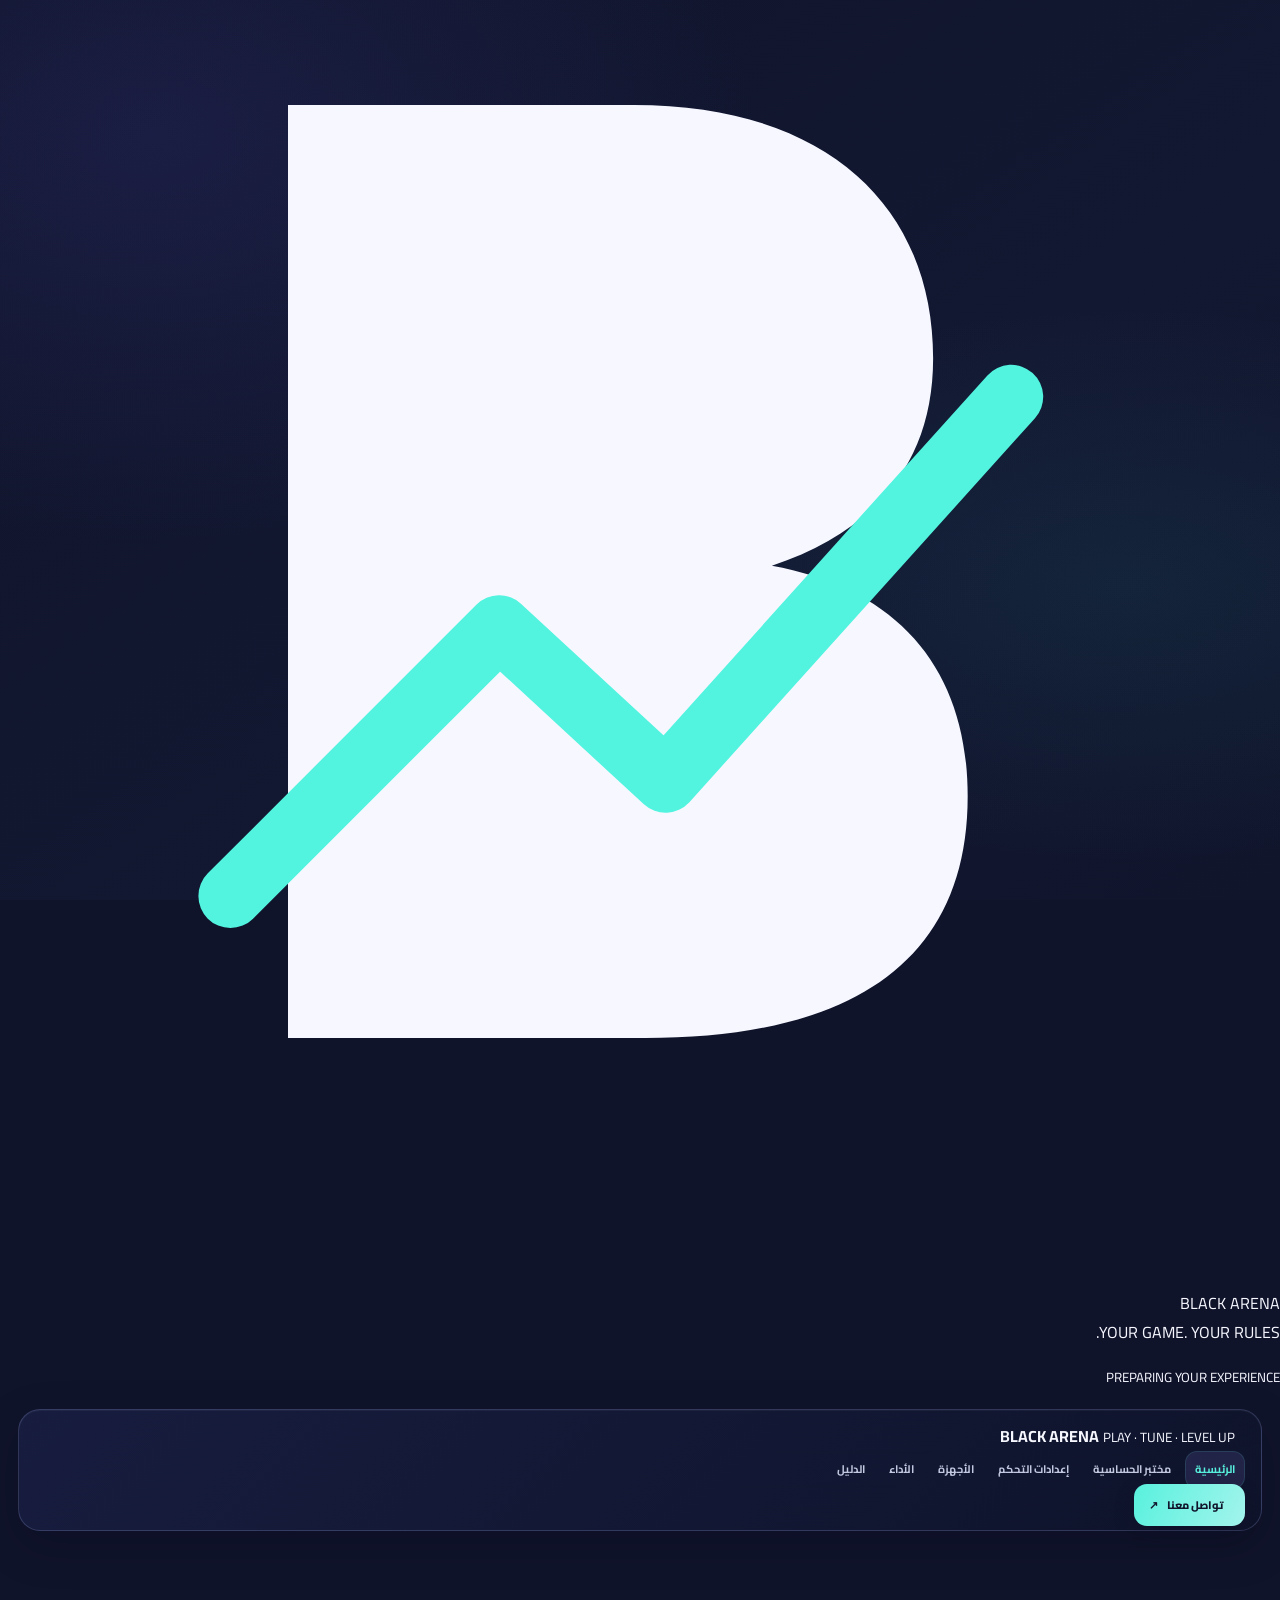
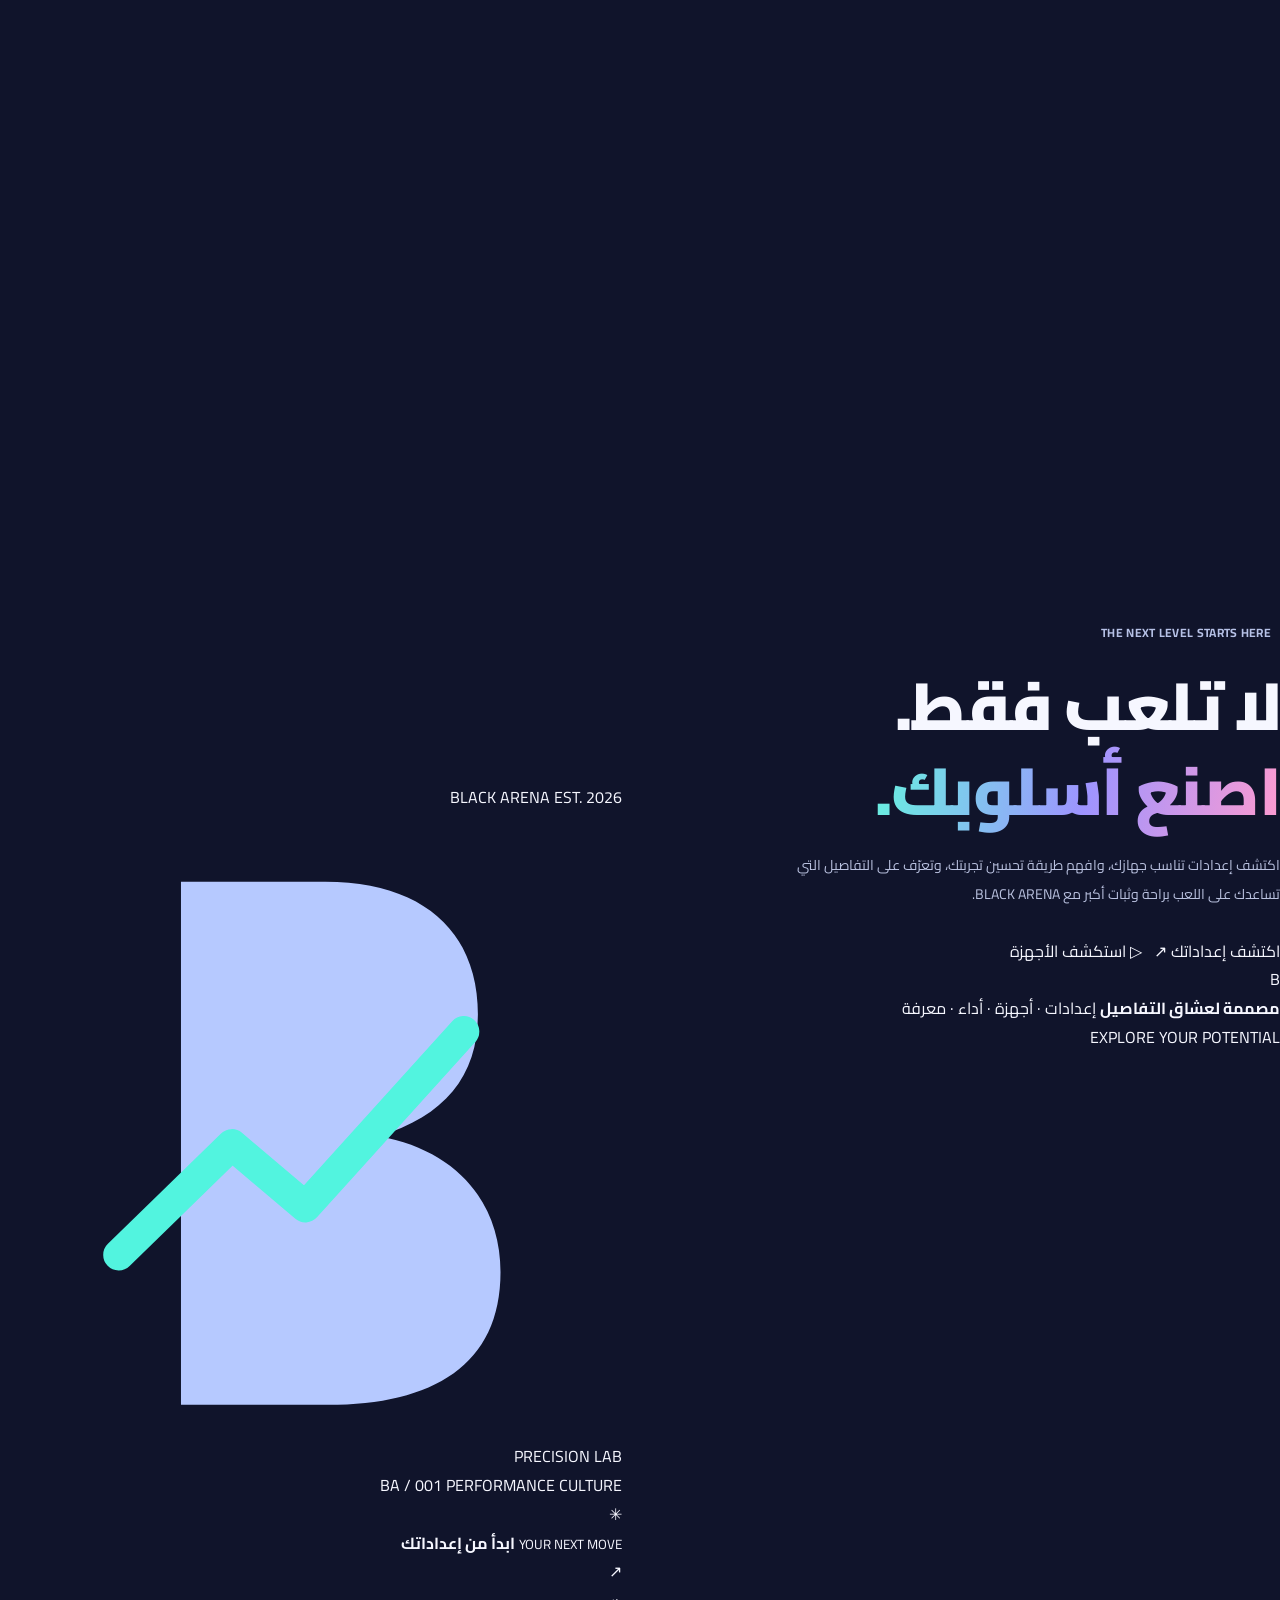
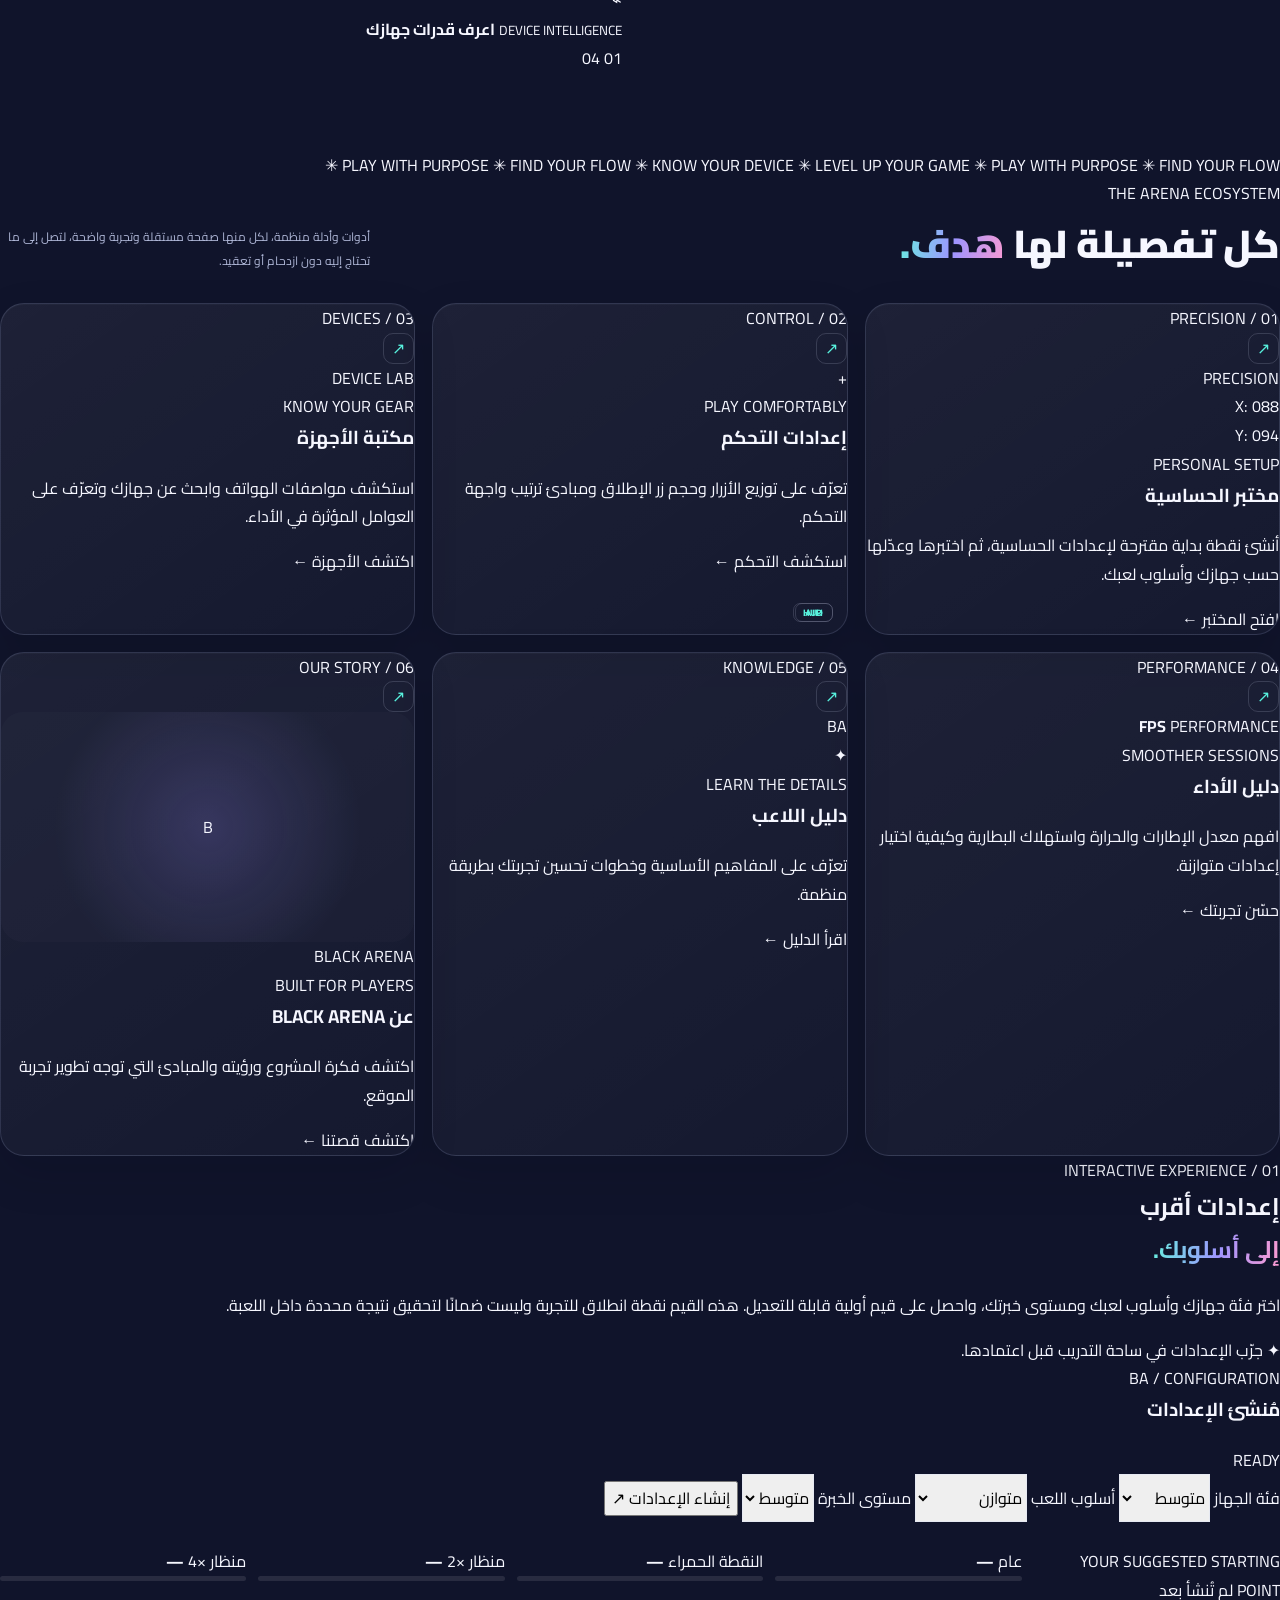
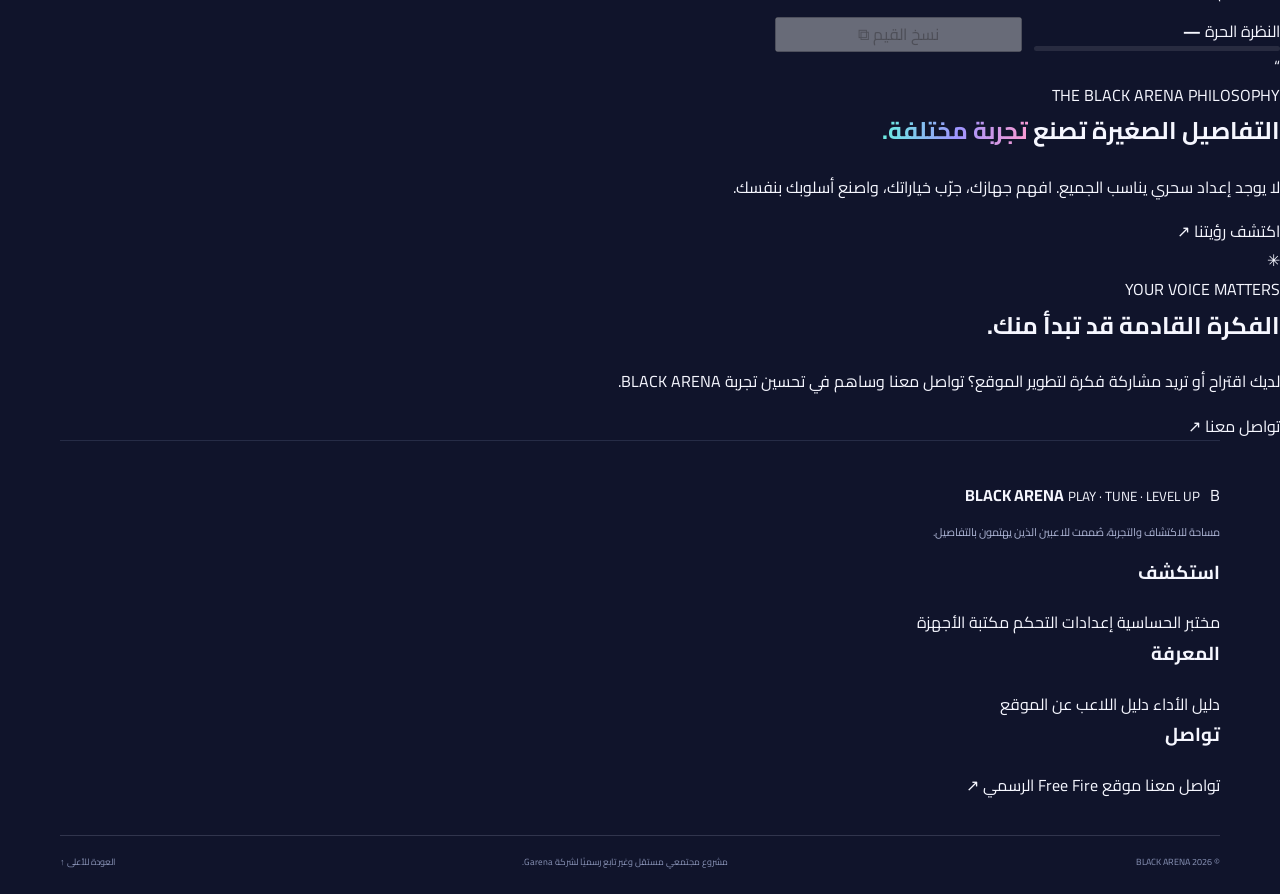
==== commit cde9b563: "Update print statement from 'Hello' to 'Goodbye'" ====
--- a/index.html
+++ b/index.html
@@ -1,52 +1,1052 @@
-<!doctype html>
+<!DOCTYPE html>
 <html lang="ar" dir="rtl">
 <head>
-  <meta charset="utf-8"><meta name="viewport" content="width=device-width, initial-scale=1">
-  <meta name="theme-color" content="#11152e">
-  <meta name="description" content="BLACK ARENA — مساحة عصرية لعشاق Free Fire وإعدادات الهواتف والأداء.">
-  <title>BLACK ARENA — العب بأسلوبك</title>
-  <link rel="preconnect" href="https://fonts.googleapis.com"><link rel="preconnect" href="https://fonts.gstatic.com" crossorigin>
-  <link href="https://fonts.googleapis.com/css2?family=Cairo:wght@400;500;600;700;800;900&family=Outfit:wght@500;600;700;800;900&display=swap" rel="stylesheet">
-  <link rel="stylesheet" href="style.css"><script src="script.js" defer></script>
+  <meta charset="UTF-8">
+  <meta name="viewport" content="width=device-width, initial-scale=1.0">
+
+  <meta name="theme-color" content="#0b1020">
+  <meta name="description" content="BLACK ARENA — وجهتك لاكتشاف إعدادات Free Fire، الحساسية، الأجهزة، والأداء.">
+
+  <title>BLACK ARENA — Enter Your Arena</title>
+
+  <link rel="preconnect" href="https://fonts.googleapis.com">
+  <link rel="preconnect" href="https://fonts.gstatic.com" crossorigin>
+
+  <link href="https://fonts.googleapis.com/css2?family=Cairo:wght@400;500;600;700;800;900&family=Outfit:wght@400;500;600;700;800;900&display=swap"
+        rel="stylesheet">
+
+  <link rel="stylesheet" href="style.css">
+  <script src="script.js" defer></script>
 </head>
+
 <body data-page="home">
-  <div class="page-glow glow-one"></div><div class="page-glow glow-two"></div>
-  <header class="site-header">
-    <a class="brand" href="index.html" aria-label="BLACK ARENA الرئيسية"><span class="brand-mark"><svg viewBox="0 0 64 64" aria-hidden="true"><path d="M13 12h23c11 0 17 5 17 14 0 6-3 10-9 12 7 1 11 6 11 13 0 10-7 15-19 15H13V12Zm13 10v11h9c4 0 6-2 6-6s-2-5-6-5h-9Zm0 21v12h10c4 0 7-2 7-6s-3-6-7-6H26Z" transform="translate(0 -7)" fill="currentColor"/><path d="M8 52 19 41l8 7 15-17 7 6" fill="none" stroke="#52f4df" stroke-width="3.5" stroke-linecap="round" stroke-linejoin="round"/></svg></span><span class="brand-copy"><strong>BLACK<span> ARENA</span></strong><small>PLAY • TUNE • LEVEL UP</small></span></a>
-    <button class="menu-toggle" aria-label="فتح القائمة" aria-expanded="false">☰</button>
-    <nav class="main-nav" aria-label="القائمة الرئيسية">
-      <a href="index.html" data-nav="home">الرئيسية</a><a href="sensitivity.html" data-nav="sensitivity">مختبر الحساسية</a><a href="aim.html" data-nav="aim">إعدادات التحكم</a><a href="devices.html" data-nav="devices">مكتبة الأجهزة</a><a href="performance.html" data-nav="performance">الأداء</a><a href="guides.html" data-nav="guides">دليل اللاعب</a>
-    </nav>
-    <a class="header-cta" href="contact.html">انضم للمجتمع <span>↗</span></a>
+
+  <!-- خلفية الموقع -->
+  <div class="ambient ambient-one"></div>
+  <div class="ambient ambient-two"></div>
+  <div class="ambient ambient-three"></div>
+
+  <!-- شاشة البداية -->
+  <div class="intro-screen" id="introScreen" aria-label="BLACK ARENA">
+
+    <div class="intro-content">
+
+      <div class="intro-emblem">
+        <svg viewBox="0 0 100 100" fill="none" aria-hidden="true">
+          <path d="M25 18H55C72 18 81 27 81 40C81 49 76 55 67 58C78 60 84 67 84 78C84 93 73 99 56 99H25V18Z"
+                fill="currentColor"
+                transform="translate(0 -8) scale(.9)"/>
+
+          <path d="M18 70L39 49L52 61L79 31"
+                stroke="#52F4DF"
+                stroke-width="5"
+                stroke-linecap="round"
+                stroke-linejoin="round"/>
+        </svg>
+      </div>
+
+      <div class="intro-wordmark">
+        <span>BLACK</span>
+        <span class="wordmark-accent">ARENA</span>
+      </div>
+
+      <p>YOUR GAME. YOUR RULES.</p>
+
+      <div class="intro-progress">
+        <span></span>
+      </div>
+
+      <small id="introStatus">PREPARING YOUR EXPERIENCE</small>
+
+    </div>
+  </div>
+
+
+  <!-- شريط التنقل -->
+  <header class="site-header" id="siteHeader">
+
+    <div class="header-inner">
+
+      <a class="brand" href="index.html" aria-label="BLACK ARENA الرئيسية">
+
+        <span class="brand-symbol">
+          <svg viewBox="0 0 60 60" fill="none" aria-hidden="true">
+            <path d="M13 8H32C44 8 51 14 51 24C51 31 47 35 40 37C48 39 53 44 53 51C53 61 45 66 32 66H13V8Z"
+                  fill="currentColor"
+                  transform="translate(0 -7) scale(.9)"/>
+
+            <path d="M8 44L22 31L30 38L47 19"
+                  stroke="#52F4DF"
+                  stroke-width="4"
+                  stroke-linecap="round"
+                  stroke-linejoin="round"/>
+          </svg>
+        </span>
+
+        <span class="brand-text">
+          <strong>BLACK<span> ARENA</span></strong>
+          <small>PLAY · TUNE · LEVEL UP</small>
+        </span>
+
+      </a>
+
+
+      <button class="menu-toggle"
+              id="menuToggle"
+              aria-label="فتح القائمة"
+              aria-expanded="false"
+              aria-controls="mainNav">
+
+        <span></span>
+        <span></span>
+        <span></span>
+
+      </button>
+
+
+      <nav class="main-nav" id="mainNav" aria-label="القائمة الرئيسية">
+
+        <a href="index.html" data-nav="home">الرئيسية</a>
+
+        <a href="sensitivity.html" data-nav="sensitivity">
+          مختبر الحساسية
+        </a>
+
+        <a href="aim.html" data-nav="aim">
+          إعدادات التحكم
+        </a>
+
+        <a href="devices.html" data-nav="devices">
+          الأجهزة
+        </a>
+
+        <a href="performance.html" data-nav="performance">
+          الأداء
+        </a>
+
+        <a href="guides.html" data-nav="guides">
+          الدليل
+        </a>
+
+      </nav>
+
+
+      <a href="contact.html" class="header-cta">
+        <span>تواصل معنا</span>
+        <span class="cta-arrow">↗</span>
+      </a>
+
+    </div>
+
   </header>
+
+
   <main>
-    <section class="hero wrap">
-      <div class="hero-copy">
-        <div class="eyebrow"><span class="status-dot"></span> مساحة اللاعب تبدأ من هنا <span class="eyebrow-line"></span></div>
-        <h1>العب بذكاء.<br><span class="gradient-text">تطوّر بطريقتك.</span></h1>
-        <p class="hero-description">مرحبًا بك في BLACK ARENA — تجربة رقمية لعشاق الألعاب، تجمع أدلة الأجهزة وإعدادات التجربة وملاحظات الأداء في واجهة واحدة مصممة بعناية.</p>
-        <div class="hero-actions"><a class="btn btn-primary" href="sensitivity.html">اكتشف إعداداتك <span>↗</span></a><a class="btn btn-quiet" href="guides.html"><span class="play-icon">▶</span> استكشف الدليل</a></div>
-        <div class="hero-proof"><div class="avatar-stack"><span>B</span><span>FF</span><span>+</span></div><div><strong>مساحة لكل لاعب</strong><small>من أول تجربة إلى مستوى أكثر ثباتًا</small></div></div>
-      </div>
-      <div class="hero-art">
-        <div class="hero-image-frame"><img class="hero-image" src="https://cdn.wildflamestudio.com/common/web_event/official2.ff.garena.all/202210/2d6e7a11b79218c9b29167f77a9b92eb.jpg" alt="شخصيات من لعبة Free Fire في مشهد مستقبلي" fetchpriority="high"><div class="image-vignette"></div><div class="image-tag"><span class="live-dot"></span> GAME CULTURE / 01</div><div class="image-caption"><small>FEATURED UNIVERSE</small><strong>FREE FIRE</strong><span>حيث تبدأ كل جولة بقصة جديدة</span></div></div>
-        <div class="float-card float-card-top"><span class="float-icon icon-cyan">✦</span><div><small>YOUR NEXT LEVEL</small><strong>ابدأ من إعداداتك</strong></div></div>
-        <div class="float-card float-card-bottom"><span class="float-icon icon-purple">⌁</span><div><small>DEVICE LAB</small><strong>اعرف قدرات جهازك</strong></div><span class="mini-bars"><i></i><i></i><i></i><i></i><i></i></span></div>
-        <div class="hero-orbit orbit-one"></div><div class="hero-orbit orbit-two"></div>
-      </div>
+
+    <!-- واجهة البطولة -->
+    <section class="hero section-container">
+
+      <div class="hero-content">
+
+        <div class="eyebrow">
+          <span class="eyebrow-dot"></span>
+          <span>THE NEXT LEVEL STARTS HERE</span>
+        </div>
+
+
+        <h1>
+          لا تلعب فقط.
+          <br>
+          <span class="gradient-text">اصنع أسلوبك.</span>
+        </h1>
+
+
+        <p class="hero-description">
+          اكتشف إعدادات تناسب جهازك، وافهم طريقة تحسين تجربتك،
+          وتعرّف على التفاصيل التي تساعدك على اللعب براحة وثبات
+          أكبر مع BLACK ARENA.
+        </p>
+
+
+        <div class="hero-actions">
+
+          <a href="sensitivity.html" class="button button-primary">
+            <span>اكتشف إعداداتك</span>
+            <span class="button-icon">↗</span>
+          </a>
+
+          <a href="devices.html" class="button button-secondary">
+            <span class="button-play">▷</span>
+            <span>استكشف الأجهزة</span>
+          </a>
+
+        </div>
+
+
+        <div class="hero-meta">
+
+          <div class="meta-icon">B</div>
+
+          <div>
+            <strong>مصممة لعشاق التفاصيل</strong>
+            <span>إعدادات · أجهزة · أداء · معرفة</span>
+          </div>
+
+          <div class="meta-divider"></div>
+
+          <div class="meta-status">
+            <span class="status-light"></span>
+            <span>EXPLORE YOUR POTENTIAL</span>
+          </div>
+
+        </div>
+
+      </div>
+
+
+      <!-- اللوحة الفنية -->
+      <div class="hero-visual">
+
+        <div class="visual-grid"></div>
+
+        <div class="visual-orbit orbit-one"></div>
+        <div class="visual-orbit orbit-two"></div>
+
+        <div class="visual-topline">
+          <span>BLACK ARENA</span>
+          <span>EST. 2026</span>
+        </div>
+
+
+        <div class="hero-artwork">
+
+          <div class="art-glow"></div>
+
+          <div class="art-core">
+            <svg viewBox="0 0 220 220" fill="none" aria-label="شعار BLACK ARENA">
+              <path d="M64 25H115C150 25 169 43 169 72C169 94 157 108 134 115C162 120 177 139 177 163C177 196 153 210 116 210H64V25Z"
+                    fill="url(#emblemGradient)"/>
+
+              <path d="M42 157L82 118L108 140L164 78"
+                    stroke="#52F4DF"
+                    stroke-width="11"
+                    stroke-linecap="round"
+                    stroke-linejoin="round"/>
+
+              <defs>
+                <linearGradient id="emblemGradient" x1="64" y1="25" x2="177" y2="210">
+                  <stop stop-color="#B6C9FF"/>
+                  <stop offset="1" stop-color="#7767FF"/>
+                </linearGradient>
+              </defs>
+            </svg>
+          </div>
+
+
+          <div class="art-label label-top">
+            <span class="label-point"></span>
+            PRECISION LAB
+          </div>
+
+          <div class="art-label label-bottom">
+            <span>BA / 001</span>
+            <span>PERFORMANCE CULTURE</span>
+          </div>
+
+        </div>
+
+
+        <div class="floating-panel floating-panel-top">
+
+          <div class="panel-icon cyan-icon">✳</div>
+
+          <div>
+            <small>YOUR NEXT MOVE</small>
+            <strong>ابدأ من إعداداتك</strong>
+          </div>
+
+          <span class="panel-arrow">↗</span>
+
+        </div>
+
+
+        <div class="floating-panel floating-panel-bottom">
+
+          <div class="panel-icon purple-icon">⌁</div>
+
+          <div>
+            <small>DEVICE INTELLIGENCE</small>
+            <strong>اعرف قدرات جهازك</strong>
+          </div>
+
+          <span class="panel-indicator"></span>
+
+        </div>
+
+
+        <div class="visual-index">
+          <span>01</span>
+          <span class="index-line"></span>
+          <span>04</span>
+        </div>
+
+      </div>
+
     </section>
-    <section class="ticker"><div class="ticker-track"><span>PLAY WITH PURPOSE</span><b>✳</b><span>FIND YOUR FLOW</span><b>✳</b><span>MAKE EVERY SESSION COUNT</span><b>✳</b><span>PLAY WITH PURPOSE</span><b>✳</b><span>FIND YOUR FLOW</span><b>✳</b></div></section>
-    <section class="section wrap">
-      <div class="section-heading"><div><span class="kicker">YOUR PERSONAL HUB</span><h2>كل ما تحتاجه، <span class="gradient-text">بطريقة أذكى.</span></h2></div><p>تنقّل بين صفحات مستقلة؛ كل صفحة لها هدف واضح وتجربة مريحة على الهاتف والكمبيوتر.</p></div>
+
+
+
+    <!-- الشريط المتحرك -->
+    <div class="marquee" aria-label="شعار الموقع">
+
+      <div class="marquee-track">
+
+        <span>PLAY WITH PURPOSE</span>
+        <span class="marquee-star">✳</span>
+
+        <span>FIND YOUR FLOW</span>
+        <span class="marquee-star">✳</span>
+
+        <span>KNOW YOUR DEVICE</span>
+        <span class="marquee-star">✳</span>
+
+        <span>LEVEL UP YOUR GAME</span>
+        <span class="marquee-star">✳</span>
+
+        <span>PLAY WITH PURPOSE</span>
+        <span class="marquee-star">✳</span>
+
+        <span>FIND YOUR FLOW</span>
+        <span class="marquee-star">✳</span>
+
+      </div>
+
+    </div>
+
+
+
+    <!-- صفحات الموقع -->
+    <section class="features section-container">
+
+      <div class="section-heading">
+
+        <div>
+
+          <span class="section-kicker">THE ARENA ECOSYSTEM</span>
+
+          <h2>
+            كل تفصيلة لها
+            <span class="gradient-text">هدف.</span>
+          </h2>
+
+        </div>
+
+        <p>
+          أدوات وأدلة منظمة، لكل منها صفحة مستقلة وتجربة واضحة،
+          لتصل إلى ما تحتاج إليه دون ازدحام أو تعقيد.
+        </p>
+
+      </div>
+
+
+
       <div class="feature-grid">
-        <a class="feature-card feature-card-large" href="sensitivity.html"><div class="card-topline"><span class="card-number">01 / LAB</span><span class="card-arrow">↗</span></div><div class="feature-visual visual-sensitivity"><div class="dial dial-one"></div><div class="dial dial-two"></div><span class="visual-label">SENSITIVITY<br>LAB</span><span class="visual-spark">✦</span></div><div class="feature-content"><span class="feature-tag">PERSONAL SETUP</span><h3>مختبر الحساسية</h3><p>استكشف نقطة بداية مناسبة لجهازك، ثم عدّل القيم تدريجيًا حسب شعورك داخل اللعبة.</p><span class="text-link">ابدأ التجربة <b>←</b></span></div></a>
-        <a class="feature-card" href="aim.html"><div class="card-topline"><span class="card-number">02 / CONTROL</span><span class="card-arrow">↗</span></div><div class="feature-visual visual-control"><div class="control-orb">◎</div><div class="control-ring"></div><span class="control-chip">HUD</span></div><div class="feature-content"><span class="feature-tag">COMFORT FIRST</span><h3>إعدادات التحكم</h3><p>تعرّف على مفاهيم ترتيب الأزرار وحجمها وراحة اليد.</p><span class="text-link">عرض الصفحة <b>←</b></span></div></a>
-        <a class="feature-card" href="devices.html"><div class="card-topline"><span class="card-number">03 / DEVICES</span><span class="card-arrow">↗</span></div><div class="feature-visual visual-devices"><div class="phone phone-back"></div><div class="phone phone-front"><span></span></div><span class="device-signal">⌁</span></div><div class="feature-content"><span class="feature-tag">KNOW YOUR GEAR</span><h3>مكتبة الأجهزة</h3><p>قارن بين فئات الهواتف وتعرّف على المواصفات التي تهم تجربة اللعب.</p><span class="text-link">اكتشف الأجهزة <b>←</b></span></div></a>
-        <a class="feature-card" href="performance.html"><div class="card-topline"><span class="card-number">04 / PERFORMANCE</span><span class="card-arrow">↗</span></div><div class="feature-visual visual-performance"><div class="performance-grid"></div><div class="performance-number">FPS<span>+</span></div><div class="performance-wave"></div></div><div class="feature-content"><span class="feature-tag">SMOOTHER SESSIONS</span><h3>دليل الأداء</h3><p>افهم معدل الإطارات والحرارة والبطارية، واختر إعدادات متوازنة لجهازك.</p><span class="text-link">حسّن تجربتك <b>←</b></span></div></a>
-      </div>
+
+
+        <!-- الحساسية -->
+        <a href="sensitivity.html"
+           class="feature-card feature-large">
+
+          <div class="feature-card-top">
+            <span>01 / PRECISION</span>
+            <span class="card-arrow">↗</span>
+          </div>
+
+
+          <div class="feature-illustration sensitivity-illustration">
+
+            <div class="target target-outer"></div>
+            <div class="target target-middle"></div>
+            <div class="target target-inner"></div>
+
+            <div class="target-center"></div>
+
+            <span class="target-caption">PRECISION</span>
+
+            <div class="target-coordinate coordinate-one">X: 088</div>
+            <div class="target-coordinate coordinate-two">Y: 094</div>
+
+          </div>
+
+
+          <div class="feature-card-body">
+
+            <span class="feature-category">PERSONAL SETUP</span>
+
+            <h3>مختبر الحساسية</h3>
+
+            <p>
+              أنشئ نقطة بداية مقترحة لإعدادات الحساسية،
+              ثم اختبرها وعدّلها حسب جهازك وأسلوب لعبك.
+            </p>
+
+            <span class="feature-link">
+              افتح المختبر <b>←</b>
+            </span>
+
+          </div>
+
+        </a>
+
+
+
+        <!-- التحكم -->
+        <a href="aim.html" class="feature-card">
+
+          <div class="feature-card-top">
+            <span>02 / CONTROL</span>
+            <span class="card-arrow">↗</span>
+          </div>
+
+
+          <div class="feature-illustration control-illustration">
+
+            <div class="control-circle circle-one"></div>
+            <div class="control-circle circle-two"></div>
+
+            <div class="control-cross">+</div>
+
+            <div class="control-chip">HUD</div>
+
+            <div class="control-chip chip-two">AIM</div>
+
+          </div>
+
+
+          <div class="feature-card-body">
+
+            <span class="feature-category">PLAY COMFORTABLY</span>
+
+            <h3>إعدادات التحكم</h3>
+
+            <p>
+              تعرّف على توزيع الأزرار وحجم زر الإطلاق
+              ومبادئ ترتيب واجهة التحكم.
+            </p>
+
+            <span class="feature-link">
+              استكشف التحكم <b>←</b>
+            </span>
+
+          </div>
+
+        </a>
+
+
+
+        <!-- الأجهزة -->
+        <a href="devices.html" class="feature-card">
+
+          <div class="feature-card-top">
+            <span>03 / DEVICES</span>
+            <span class="card-arrow">↗</span>
+          </div>
+
+
+          <div class="feature-illustration devices-illustration">
+
+            <div class="device-phone phone-back"></div>
+
+            <div class="device-phone phone-front">
+
+              <div class="phone-screen">
+
+                <span class="phone-camera"></span>
+
+                <div class="phone-screen-bars">
+                  <i></i>
+                  <i></i>
+                  <i></i>
+                  <i></i>
+                </div>
+
+              </div>
+
+            </div>
+
+            <div class="device-chip">DEVICE LAB</div>
+
+          </div>
+
+
+          <div class="feature-card-body">
+
+            <span class="feature-category">KNOW YOUR GEAR</span>
+
+            <h3>مكتبة الأجهزة</h3>
+
+            <p>
+              استكشف مواصفات الهواتف وابحث عن جهازك
+              وتعرّف على العوامل المؤثرة في الأداء.
+            </p>
+
+            <span class="feature-link">
+              اكتشف الأجهزة <b>←</b>
+            </span>
+
+          </div>
+
+        </a>
+
+
+
+        <!-- الأداء -->
+        <a href="performance.html" class="feature-card">
+
+          <div class="feature-card-top">
+            <span>04 / PERFORMANCE</span>
+            <span class="card-arrow">↗</span>
+          </div>
+
+
+          <div class="feature-illustration performance-illustration">
+
+            <div class="performance-bars">
+              <i></i>
+              <i></i>
+              <i></i>
+              <i></i>
+              <i></i>
+              <i></i>
+              <i></i>
+              <i></i>
+              <i></i>
+              <i></i>
+            </div>
+
+            <div class="performance-reading">
+              <strong>FPS</strong>
+              <span>PERFORMANCE</span>
+            </div>
+
+            <div class="performance-orbit"></div>
+
+          </div>
+
+
+          <div class="feature-card-body">
+
+            <span class="feature-category">SMOOTHER SESSIONS</span>
+
+            <h3>دليل الأداء</h3>
+
+            <p>
+              افهم معدل الإطارات والحرارة واستهلاك البطارية
+              وكيفية اختيار إعدادات متوازنة.
+            </p>
+
+            <span class="feature-link">
+              حسّن تجربتك <b>←</b>
+            </span>
+
+          </div>
+
+        </a>
+
+
+
+        <!-- الدليل -->
+        <a href="guides.html" class="feature-card">
+
+          <div class="feature-card-top">
+            <span>05 / KNOWLEDGE</span>
+            <span class="card-arrow">↗</span>
+          </div>
+
+
+          <div class="feature-illustration guides-illustration">
+
+            <div class="guide-orbit"></div>
+
+            <div class="guide-book">
+              <span>BA</span>
+              <i></i>
+              <i></i>
+              <i></i>
+            </div>
+
+            <span class="guide-star">✦</span>
+
+          </div>
+
+
+          <div class="feature-card-body">
+
+            <span class="feature-category">LEARN THE DETAILS</span>
+
+            <h3>دليل اللاعب</h3>
+
+            <p>
+              تعرّف على المفاهيم الأساسية وخطوات تحسين
+              تجربتك بطريقة منظمة.
+            </p>
+
+            <span class="feature-link">
+              اقرأ الدليل <b>←</b>
+            </span>
+
+          </div>
+
+        </a>
+
+
+
+        <!-- عن الموقع -->
+        <a href="about.html" class="feature-card">
+
+          <div class="feature-card-top">
+            <span>06 / OUR STORY</span>
+            <span class="card-arrow">↗</span>
+          </div>
+
+
+          <div class="feature-illustration about-illustration">
+
+            <div class="about-emblem">B</div>
+
+            <div class="about-orbit orbit-a"></div>
+            <div class="about-orbit orbit-b"></div>
+
+            <span class="about-caption">BLACK ARENA</span>
+
+          </div>
+
+
+          <div class="feature-card-body">
+
+            <span class="feature-category">BUILT FOR PLAYERS</span>
+
+            <h3>عن BLACK ARENA</h3>
+
+            <p>
+              اكتشف فكرة المشروع ورؤيته والمبادئ التي
+              توجه تطوير تجربة الموقع.
+            </p>
+
+            <span class="feature-link">
+              اكتشف قصتنا <b>←</b>
+            </span>
+
+          </div>
+
+        </a>
+
+
+      </div>
+
     </section>
-    <section class="showcase wrap"><div class="showcase-image"><img src="https://cdn.wildflamestudio.com/common/web_event/official2.ff.garena.all/202210/c23d656a45bc5c75cd77d53065605fe0.jpg" alt="مشهد فني رسمي من Free Fire" loading="lazy"><span class="showcase-badge">ART / FREE FIRE</span></div><div class="showcase-copy"><span class="kicker">BUILT FOR THE COMMUNITY</span><h2>ليست مجرد إعدادات.<br><span class="gradient-text">إنها طريقتك في اللعب.</span></h2><p>BLACK ARENA مساحة مستقلة للاكتشاف والتجربة. لا توجد قيمة واحدة تناسب الجميع؛ جهازك وطريقة إمساكك بالهاتف وتفضيلاتك كلها تصنع الفرق.</p><a class="btn btn-secondary" href="about.html">تعرّف على BLACK <span>↗</span></a></div></section>
-    <section class="community-band wrap"><div class="community-icon">✳</div><div><span class="kicker">THE COMMUNITY IS YOURS</span><h2>خلّنا نسمع منك.</h2><p>اقتراحك قد يكون الفكرة التالية في BLACK ARENA.</p></div><a class="btn btn-light" href="contact.html">تواصل معنا <span>↗</span></a></section>
+
+
+
+    <!-- مختبر تفاعلي -->
+    <section class="lab-section section-container">
+
+      <div class="lab-panel">
+
+        <div class="lab-background-grid"></div>
+
+        <div class="lab-copy">
+
+          <span class="section-kicker">INTERACTIVE EXPERIENCE / 01</span>
+
+          <h2>
+            إعدادات أقرب
+            <br>
+            <span class="gradient-text">إلى أسلوبك.</span>
+          </h2>
+
+          <p>
+            اختر فئة جهازك وأسلوب لعبك ومستوى خبرتك،
+            واحصل على قيم أولية قابلة للتعديل.
+            هذه القيم نقطة انطلاق للتجربة وليست ضمانًا
+            لتحقيق نتيجة محددة داخل اللعبة.
+          </p>
+
+
+          <div class="lab-note">
+            <span class="note-icon">✦</span>
+
+            <span>
+              جرّب الإعدادات في ساحة التدريب قبل اعتمادها.
+            </span>
+          </div>
+
+        </div>
+
+
+
+        <div class="lab-tool">
+
+          <div class="tool-header">
+
+            <div>
+              <span class="tool-overline">BA / CONFIGURATION</span>
+              <h3>مُنشئ الإعدادات</h3>
+            </div>
+
+            <span class="tool-status">
+              <i></i>
+              READY
+            </span>
+
+          </div>
+
+
+
+          <form id="sensitivityForm" class="sensitivity-form">
+
+            <label class="field-group">
+
+              <span>فئة الجهاز</span>
+
+              <select id="deviceClass" name="deviceClass">
+
+                <option value="entry">اقتصادي</option>
+
+                <option value="balanced" selected>
+                  متوسط
+                </option>
+
+                <option value="flagship">رائد</option>
+
+                <option value="tablet">جهاز لوحي</option>
+
+              </select>
+
+            </label>
+
+
+
+            <label class="field-group">
+
+              <span>أسلوب اللعب</span>
+
+              <select id="playStyle" name="playStyle">
+
+                <option value="steady">هادئ ودقيق</option>
+
+                <option value="balanced" selected>
+                  متوازن
+                </option>
+
+                <option value="fast">سريع الحركة</option>
+
+              </select>
+
+            </label>
+
+
+
+            <label class="field-group">
+
+              <span>مستوى الخبرة</span>
+
+              <select id="experience" name="experience">
+
+                <option value="beginner">مبتدئ</option>
+
+                <option value="intermediate" selected>
+                  متوسط
+                </option>
+
+                <option value="advanced">متقدم</option>
+
+              </select>
+
+            </label>
+
+
+
+            <button class="button button-primary generate-button"
+                    id="generateSensitivity"
+                    type="submit">
+
+              <span>إنشاء الإعدادات</span>
+              <span class="button-icon">↗</span>
+
+            </button>
+
+          </form>
+
+
+
+          <div class="settings-results" id="settingsResults" aria-live="polite">
+
+            <div class="results-heading">
+
+              <span>YOUR SUGGESTED STARTING POINT</span>
+
+              <span class="result-badge" id="resultBadge">
+                لم تُنشأ بعد
+              </span>
+
+            </div>
+
+
+
+            <div class="setting-row">
+
+              <div>
+                <span>عام</span>
+                <strong data-setting="general">—</strong>
+              </div>
+
+              <div class="setting-track">
+                <i data-track="general"></i>
+              </div>
+
+            </div>
+
+
+
+            <div class="setting-row">
+
+              <div>
+                <span>النقطة الحمراء</span>
+                <strong data-setting="redDot">—</strong>
+              </div>
+
+              <div class="setting-track">
+                <i data-track="redDot"></i>
+              </div>
+
+            </div>
+
+
+
+            <div class="setting-row">
+
+              <div>
+                <span>منظار ×2</span>
+                <strong data-setting="scope2">—</strong>
+              </div>
+
+              <div class="setting-track">
+                <i data-track="scope2"></i>
+              </div>
+
+            </div>
+
+
+
+            <div class="setting-row">
+
+              <div>
+                <span>منظار ×4</span>
+                <strong data-setting="scope4">—</strong>
+              </div>
+
+              <div class="setting-track">
+                <i data-track="scope4"></i>
+              </div>
+
+            </div>
+
+
+
+            <div class="setting-row">
+
+              <div>
+                <span>النظرة الحرة</span>
+                <strong data-setting="freeLook">—</strong>
+              </div>
+
+              <div class="setting-track">
+                <i data-track="freeLook"></i>
+              </div>
+
+            </div>
+
+
+
+            <button class="copy-settings"
+                    id="copySettings"
+                    type="button"
+                    disabled>
+
+              نسخ القيم
+
+              <span>⧉</span>
+
+            </button>
+
+          </div>
+
+        </div>
+
+      </div>
+
+    </section>
+
+
+
+    <!-- فلسفة الموقع -->
+    <section class="manifesto section-container">
+
+      <div class="manifesto-mark">“</div>
+
+      <span class="section-kicker">THE BLACK ARENA PHILOSOPHY</span>
+
+      <h2>
+        التفاصيل الصغيرة تصنع
+        <span class="gradient-text">تجربة مختلفة.</span>
+      </h2>
+
+      <p>
+        لا يوجد إعداد سحري يناسب الجميع.
+        افهم جهازك، جرّب خياراتك، واصنع أسلوبك بنفسك.
+      </p>
+
+      <a href="about.html" class="text-link-large">
+        اكتشف رؤيتنا <span>↗</span>
+      </a>
+
+    </section>
+
+
+
+    <!-- التواصل -->
+    <section class="community-section section-container">
+
+      <div class="community-panel">
+
+        <div class="community-symbol">✳</div>
+
+        <div class="community-copy">
+
+          <span class="section-kicker">YOUR VOICE MATTERS</span>
+
+          <h2>الفكرة القادمة قد تبدأ منك.</h2>
+
+          <p>
+            لديك اقتراح أو تريد مشاركة فكرة لتطوير الموقع؟
+            تواصل معنا وساهم في تحسين تجربة BLACK ARENA.
+          </p>
+
+        </div>
+
+        <a href="contact.html" class="button button-light">
+          <span>تواصل معنا</span>
+          <span class="button-icon">↗</span>
+        </a>
+
+      </div>
+
+    </section>
+
   </main>
-  <footer class="site-footer"><div class="footer-brand"><a class="brand" href="index.html"><span class="brand-mark"><b>B</b></span><span class="brand-copy"><strong>BLACK<span> ARENA</span></strong><small>PLAY • TUNE • LEVEL UP</small></span></a><p>صُممت للاعبين الذين يهتمون بالتفاصيل.</p></div><div class="footer-links"><strong>استكشف</strong><a href="sensitivity.html">مختبر الحساسية</a><a href="devices.html">مكتبة الأجهزة</a><a href="guides.html">دليل اللاعب</a></div><div class="footer-links"><strong>روابط مهمة</strong><a href="about.html">عن الموقع</a><a href="contact.html">تواصل معنا</a><a href="https://ff.garena.com/en/wallpaper/" target="_blank" rel="noopener noreferrer">خلفيات Free Fire الرسمية ↗</a></div><div class="footer-bottom"><span>© <span data-year></span> BLACK ARENA. جميع الحقوق محفوظة.</span><span>موقع مجتمعي غير تابع رسميًا لشركة Garena.</span></div></footer>
-</body></html>+
+
+
+  <!-- التذييل -->
+  <footer class="site-footer">
+
+    <div class="footer-main">
+
+      <div class="footer-brand">
+
+        <a href="index.html" class="brand">
+
+          <span class="brand-symbol footer-symbol">
+            B
+          </span>
+
+          <span class="brand-text">
+            <strong>BLACK<span> ARENA</span></strong>
+            <small>PLAY · TUNE · LEVEL UP</small>
+          </span>
+
+        </a>
+
+        <p>
+          مساحة للاكتشاف والتجربة، صُممت للاعبين
+          الذين يهتمون بالتفاصيل.
+        </p>
+
+      </div>
+
+
+
+      <div class="footer-column">
+
+        <h3>استكشف</h3>
+
+        <a href="sensitivity.html">مختبر الحساسية</a>
+
+        <a href="aim.html">إعدادات التحكم</a>
+
+        <a href="devices.html">مكتبة الأجهزة</a>
+
+      </div>
+
+
+
+      <div class="footer-column">
+
+        <h3>المعرفة</h3>
+
+        <a href="performance.html">دليل الأداء</a>
+
+        <a href="guides.html">دليل اللاعب</a>
+
+        <a href="about.html">عن الموقع</a>
+
+      </div>
+
+
+
+      <div class="footer-column">
+
+        <h3>تواصل</h3>
+
+        <a href="contact.html">تواصل معنا</a>
+
+        <a href="https://ff.garena.com/"
+           target="_blank"
+           rel="noopener noreferrer">
+
+          موقع Free Fire الرسمي ↗
+
+        </a>
+
+      </div>
+
+    </div>
+
+
+
+    <div class="footer-bottom">
+
+      <span>
+        © <span data-year></span> BLACK ARENA
+      </span>
+
+      <span>
+        مشروع مجتمعي مستقل وغير تابع رسميًا لشركة Garena.
+      </span>
+
+      <a href="#siteHeader">العودة للأعلى ↑</a>
+
+    </div>
+
+  </footer>
+
+
+  <noscript>
+    <div class="noscript-notice">
+      بعض التفاعلات تحتاج إلى تفعيل JavaScript.
+    </div>
+  </noscript>
+
+</body>
+  </html>
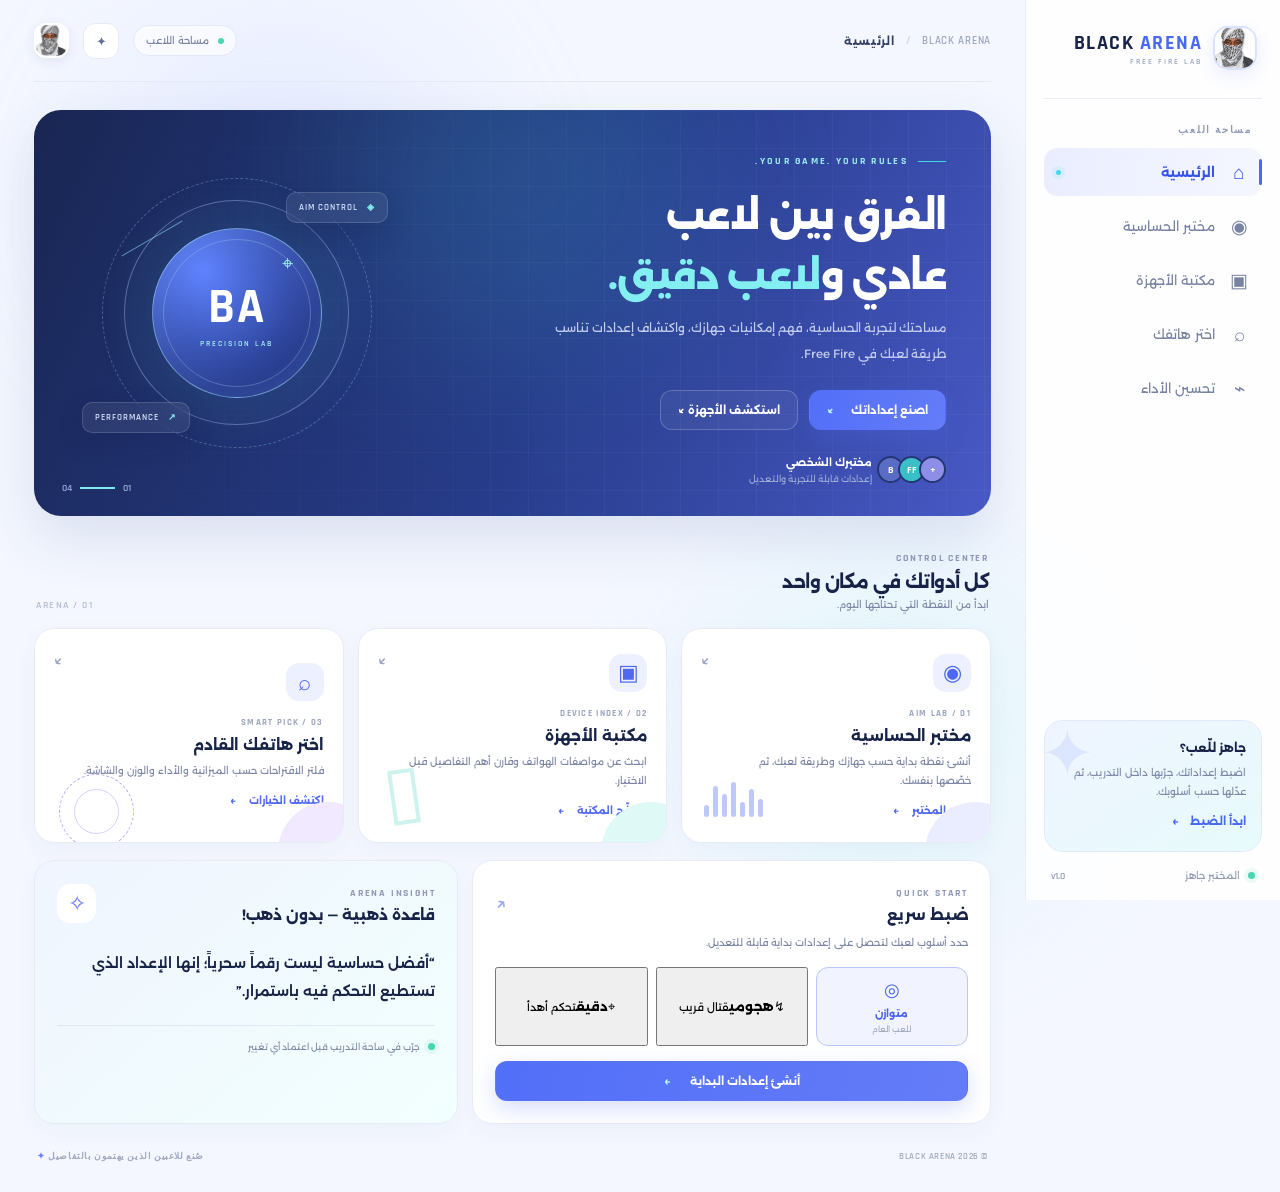
==== commit 0d11b421: "Rename index-2.html to index.html" ====
--- a/index.html
+++ b/index.html
@@ -1,1052 +1,146 @@
 <!DOCTYPE html>
 <html lang="ar" dir="rtl">
 <head>
-  <meta charset="UTF-8">
-  <meta name="viewport" content="width=device-width, initial-scale=1.0">
-
-  <meta name="theme-color" content="#0b1020">
-  <meta name="description" content="BLACK ARENA — وجهتك لاكتشاف إعدادات Free Fire، الحساسية، الأجهزة، والأداء.">
-
-  <title>BLACK ARENA — Enter Your Arena</title>
-
+  <meta charset="UTF-8" />
+  <meta name="viewport" content="width=device-width, initial-scale=1.0" />
+  <meta name="theme-color" content="#101a3a" />
+  <meta name="description" content="BLACK ARENA — مركز إعدادات Free Fire، الحساسية، أداء الأجهزة واختيار هاتفك القادم." />
+  <title>BLACK ARENA — العب بإعداداتك</title>
   <link rel="preconnect" href="https://fonts.googleapis.com">
   <link rel="preconnect" href="https://fonts.gstatic.com" crossorigin>
-
-  <link href="https://fonts.googleapis.com/css2?family=Cairo:wght@400;500;600;700;800;900&family=Outfit:wght@400;500;600;700;800;900&display=swap"
-        rel="stylesheet">
-
-  <link rel="stylesheet" href="style.css">
-  <script src="script.js" defer></script>
+  <link href="https://fonts.googleapis.com/css2?family=Alexandria:wght@300;400;500;600;700;800&family=Rajdhani:wght@500;600;700&display=swap" rel="stylesheet">
+  <link rel="stylesheet" href="style.css" />
 </head>
-
-<body data-page="home">
-
-  <!-- خلفية الموقع -->
-  <div class="ambient ambient-one"></div>
-  <div class="ambient ambient-two"></div>
-  <div class="ambient ambient-three"></div>
-
-  <!-- شاشة البداية -->
-  <div class="intro-screen" id="introScreen" aria-label="BLACK ARENA">
-
-    <div class="intro-content">
-
-      <div class="intro-emblem">
-        <svg viewBox="0 0 100 100" fill="none" aria-hidden="true">
-          <path d="M25 18H55C72 18 81 27 81 40C81 49 76 55 67 58C78 60 84 67 84 78C84 93 73 99 56 99H25V18Z"
-                fill="currentColor"
-                transform="translate(0 -8) scale(.9)"/>
-
-          <path d="M18 70L39 49L52 61L79 31"
-                stroke="#52F4DF"
-                stroke-width="5"
-                stroke-linecap="round"
-                stroke-linejoin="round"/>
-        </svg>
-      </div>
-
-      <div class="intro-wordmark">
-        <span>BLACK</span>
-        <span class="wordmark-accent">ARENA</span>
-      </div>
-
-      <p>YOUR GAME. YOUR RULES.</p>
-
-      <div class="intro-progress">
-        <span></span>
-      </div>
-
-      <small id="introStatus">PREPARING YOUR EXPERIENCE</small>
-
-    </div>
+<body>
+  <div class="ambient ambient-one"></div><div class="ambient ambient-two"></div>
+  <div class="loader" id="loader" aria-label="جاري تحميل الموقع">
+    <div class="loader-orbit"><span class="orbit-dot"></span><div class="loader-logo"><img src="black-logo.jpg" alt="شعار BLACK ARENA"></div></div>
+    <div class="loader-title">BLACK <span>ARENA</span></div>
+    <p>ارفع مستوى لعبك</p><div class="loader-track"><span></span></div>
   </div>
 
+  <div class="app-shell" id="appShell">
+    <aside class="sidebar" id="sidebar">
+      <a class="brand" href="#" data-page="home" aria-label="الصفحة الرئيسية">
+        <span class="brand-mark"><img src="black-logo.jpg" alt=""></span>
+        <span class="brand-copy"><b>BLACK <em>ARENA</em></b><small>FREE FIRE LAB</small></span>
+      </a>
+      <div class="side-label">مساحة اللعب</div>
+      <nav class="side-nav">
+        <button class="nav-item active" data-page="home"><span class="nav-icon">⌂</span><span>الرئيسية</span><i></i></button>
+        <button class="nav-item" data-page="sensitivity"><span class="nav-icon">◉</span><span>مختبر الحساسية</span><i></i></button>
+        <button class="nav-item" data-page="devices"><span class="nav-icon">▣</span><span>مكتبة الأجهزة</span><i></i></button>
+        <button class="nav-item" data-page="finder"><span class="nav-icon">⌕</span><span>اختر هاتفك</span><i></i></button>
+        <button class="nav-item" data-page="performance"><span class="nav-icon">⌁</span><span>تحسين الأداء</span><i></i></button>
+      </nav>
+      <div class="sidebar-card">
+        <div class="side-card-orb">✦</div><b>جاهز للّعب؟</b>
+        <p>اضبط إعداداتك، جرّبها داخل التدريب، ثم عدّلها حسب أسلوبك.</p>
+        <button class="text-button" data-page="sensitivity">ابدأ الضبط <span>←</span></button>
+      </div>
+      <div class="sidebar-bottom"><span class="live-dot"></span><span>المختبر جاهز</span><span class="version">v1.0</span></div>
+    </aside>
 
-  <!-- شريط التنقل -->
-  <header class="site-header" id="siteHeader">
+    <main class="main-area">
+      <header class="topbar">
+        <button class="mobile-menu icon-button" id="mobileMenu" aria-label="فتح القائمة">☰</button>
+        <div class="breadcrumb"><span>BLACK ARENA</span><b>/</b><strong id="crumbTitle">الرئيسية</strong></div>
+        <div class="top-actions"><span class="status-pill"><i></i> مساحة اللاعب</span><button class="icon-button" id="themeHint" title="معلومة">✦</button><div class="avatar-mini"><img src="black-logo.jpg" alt="BLACK"></div></div>
+      </header>
 
-    <div class="header-inner">
-
-      <a class="brand" href="index.html" aria-label="BLACK ARENA الرئيسية">
-
-        <span class="brand-symbol">
-          <svg viewBox="0 0 60 60" fill="none" aria-hidden="true">
-            <path d="M13 8H32C44 8 51 14 51 24C51 31 47 35 40 37C48 39 53 44 53 51C53 61 45 66 32 66H13V8Z"
-                  fill="currentColor"
-                  transform="translate(0 -7) scale(.9)"/>
-
-            <path d="M8 44L22 31L30 38L47 19"
-                  stroke="#52F4DF"
-                  stroke-width="4"
-                  stroke-linecap="round"
-                  stroke-linejoin="round"/>
-          </svg>
-        </span>
-
-        <span class="brand-text">
-          <strong>BLACK<span> ARENA</span></strong>
-          <small>PLAY · TUNE · LEVEL UP</small>
-        </span>
-
-      </a>
-
-
-      <button class="menu-toggle"
-              id="menuToggle"
-              aria-label="فتح القائمة"
-              aria-expanded="false"
-              aria-controls="mainNav">
-
-        <span></span>
-        <span></span>
-        <span></span>
-
-      </button>
-
-
-      <nav class="main-nav" id="mainNav" aria-label="القائمة الرئيسية">
-
-        <a href="index.html" data-nav="home">الرئيسية</a>
-
-        <a href="sensitivity.html" data-nav="sensitivity">
-          مختبر الحساسية
-        </a>
-
-        <a href="aim.html" data-nav="aim">
-          إعدادات التحكم
-        </a>
-
-        <a href="devices.html" data-nav="devices">
-          الأجهزة
-        </a>
-
-        <a href="performance.html" data-nav="performance">
-          الأداء
-        </a>
-
-        <a href="guides.html" data-nav="guides">
-          الدليل
-        </a>
-
-      </nav>
-
-
-      <a href="contact.html" class="header-cta">
-        <span>تواصل معنا</span>
-        <span class="cta-arrow">↗</span>
-      </a>
-
-    </div>
-
-  </header>
-
-
-  <main>
-
-    <!-- واجهة البطولة -->
-    <section class="hero section-container">
-
-      <div class="hero-content">
-
-        <div class="eyebrow">
-          <span class="eyebrow-dot"></span>
-          <span>THE NEXT LEVEL STARTS HERE</span>
+      <section class="page active" id="page-home">
+        <div class="hero-panel">
+          <div class="hero-grid"></div><div class="hero-glow"></div>
+          <div class="hero-content">
+            <div class="eyebrow"><span class="eyebrow-line"></span> YOUR GAME. YOUR RULES.</div>
+            <h1>الفرق بين لاعب<br>عادي و<span>لاعب دقيق.</span></h1>
+            <p>مساحتك لتجربة الحساسية، فهم إمكانيات جهازك، واكتشاف إعدادات تناسب طريقة لعبك في Free Fire.</p>
+            <div class="hero-buttons"><button class="primary-button" data-page="sensitivity">اصنع إعداداتك <span>↙</span></button><button class="ghost-button" data-page="devices">استكشف الأجهزة <span>↙</span></button></div>
+            <div class="hero-proof"><div class="proof-avatars"><span>B</span><span>FF</span><span>+</span></div><div><b>مختبرك الشخصي</b><small>إعدادات قابلة للتجربة والتعديل</small></div></div>
+          </div>
+          <div class="hero-art" aria-hidden="true"><div class="art-ring ring-a"></div><div class="art-ring ring-b"></div><div class="art-core"><span class="crosshair">⌖</span><b>BA</b><small>PRECISION LAB</small></div><div class="floating-chip chip-top"><span>◈</span> AIM CONTROL</div><div class="floating-chip chip-bottom"><span>↗</span> PERFORMANCE</div><div class="art-lines"></div></div>
+          <div class="hero-index"><span>01</span><i></i><span>04</span></div>
         </div>
 
-
-        <h1>
-          لا تلعب فقط.
-          <br>
-          <span class="gradient-text">اصنع أسلوبك.</span>
-        </h1>
-
-
-        <p class="hero-description">
-          اكتشف إعدادات تناسب جهازك، وافهم طريقة تحسين تجربتك،
-          وتعرّف على التفاصيل التي تساعدك على اللعب براحة وثبات
-          أكبر مع BLACK ARENA.
-        </p>
-
-
-        <div class="hero-actions">
-
-          <a href="sensitivity.html" class="button button-primary">
-            <span>اكتشف إعداداتك</span>
-            <span class="button-icon">↗</span>
-          </a>
-
-          <a href="devices.html" class="button button-secondary">
-            <span class="button-play">▷</span>
-            <span>استكشف الأجهزة</span>
-          </a>
-
+        <div class="section-heading"><div><span class="section-kicker">CONTROL CENTER</span><h2>كل أدواتك في مكان واحد</h2><p>ابدأ من النقطة التي تحتاجها اليوم.</p></div><span class="heading-decoration">ARENA / 01</span></div>
+        <div class="feature-grid">
+          <button class="feature-card feature-sens" data-page="sensitivity"><span class="feature-icon">◉</span><span class="card-arrow">↙</span><small>01 / AIM LAB</small><h3>مختبر الحساسية</h3><p>أنشئ نقطة بداية حسب جهازك وطريقة لعبك، ثم خصّصها بنفسك.</p><span class="card-link">افتح المختبر <b>←</b></span><div class="mini-bars"><i></i><i></i><i></i><i></i><i></i><i></i><i></i></div></button>
+          <button class="feature-card feature-devices" data-page="devices"><span class="feature-icon">▣</span><span class="card-arrow">↙</span><small>02 / DEVICE INDEX</small><h3>مكتبة الأجهزة</h3><p>ابحث عن مواصفات الهواتف وقارن أهم التفاصيل قبل الاختيار.</p><span class="card-link">تصفّح المكتبة <b>←</b></span><div class="device-outline">▯</div></button>
+          <button class="feature-card feature-finder" data-page="finder"><span class="feature-icon">⌕</span><span class="card-arrow">↙</span><small>03 / SMART PICK</small><h3>اختر هاتفك القادم</h3><p>فلتر الاقتراحات حسب الميزانية والأداء والوزن والشاشة.</p><span class="card-link">اكتشف الخيارات <b>←</b></span><div class="finder-orbit"></div></button>
         </div>
 
+        <div class="bottom-grid">
+          <div class="panel quick-panel"><div class="panel-head"><div><span class="section-kicker">QUICK START</span><h3>ضبط سريع</h3></div><span class="panel-symbol">↗</span></div><p>حدد أسلوب لعبك لتحصل على إعدادات بداية قابلة للتعديل.</p><div class="quick-options"><button data-style="balanced" class="quick-option selected"><span>◎</span><b>متوازن</b><small>للعب العام</small></button><button data-style="rush"><span>↯</span><b>هجومي</b><small>قتال قريب</small></button><button data-style="precision"><span>⌖</span><b>دقيق</b><small>تحكم أهدأ</small></button></div><button class="primary-button full-button" id="quickGenerate">أنشئ إعدادات البداية <span>←</span></button></div>
+          <div class="panel insight-panel"><div class="panel-head"><div><span class="section-kicker">ARENA INSIGHT</span><h3>قاعدة ذهبية — بدون ذهب!</h3></div><span class="insight-icon">✧</span></div><div class="insight-quote">“أفضل حساسية ليست رقماً سحرياً؛ إنها الإعداد الذي تستطيع التحكم فيه باستمرار.”</div><div class="insight-footer"><span class="live-dot"></span> جرّب في ساحة التدريب قبل اعتماد أي تغيير</div></div>
+        </div>
+        <footer class="site-footer"><span>© 2026 BLACK ARENA</span><span>صُنع للاعبين الذين يهتمون بالتفاصيل <b>✦</b></span></footer>
+      </section>
 
-        <div class="hero-meta">
+      <section class="page" id="page-sensitivity">
+        <div class="page-intro"><div><span class="section-kicker">AIM & CONTROL / 02</span><h1>مختبر <span>الحساسية</span></h1><p>أنشئ إعداداً مبدئياً ثم اختبره وعدّله حسب استجابة جهازك.</p></div><div class="intro-badge">◉ <span>PERSONAL SETUP</span></div></div>
+        <div class="sensitivity-layout">
+          <div class="panel control-panel"><div class="panel-head"><div><span class="section-kicker">CONFIGURATION</span><h3>خصّص إعداداتك</h3></div><span class="step-badge">01 — 03</span></div>
+            <label class="field-label" for="sensDevice">نوع الجهاز</label><select id="sensDevice" class="field"><option value="balanced">هاتف متوسط / غير محدد</option><option value="low">هاتف اقتصادي</option><option value="high">هاتف قوي للألعاب</option><option value="tablet">جهاز لوحي</option></select>
+            <label class="field-label" for="sensStyle">أسلوب اللعب</label><select id="sensStyle" class="field"><option value="balanced">متوازن — كل المسافات</option><option value="rush">هجومي — قتال قريب</option><option value="precision">دقيق — تحكم وثبات</option><option value="sniper">قنص — حركة أهدأ</option></select>
+            <label class="field-label" for="sensGrip">طريقة الإمساك</label><div class="segmented" id="sensGrip"><button class="selected" data-grip="two">إصبعان</button><button data-grip="three">3 أصابع</button><button data-grip="four">4 أصابع+</button></div>
+            <label class="field-label" for="sensExperience">مستوى الخبرة</label><div class="range-row"><span>مبتدئ</span><input id="sensExperience" type="range" min="1" max="5" value="3"><span>متقدم</span></div>
+            <div class="note-box"><span>ⓘ</span><p>هذه قيم بداية مقترحة وليست قيماً رسمية أو مضمونة. تختلف النتيجة باختلاف تحديث اللعبة ومعدل الإطارات وطريقة لمس الشاشة.</p></div>
+            <button class="primary-button full-button" id="generateSens">إنشاء إعداداتي <span>↙</span></button>
+          </div>
+          <div class="panel results-panel"><div class="panel-head"><div><span class="section-kicker">YOUR STARTING POINT</span><h3>الإعدادات المقترحة</h3></div><span class="result-state" id="resultState">جاهز للتخصيص</span></div>
+            <div class="result-summary"><div class="result-orb">⌖</div><div><b id="resultTitle">ملف متوازن</b><p id="resultDesc">اختر خياراتك واضغط إنشاء إعداداتي.</p></div></div>
+            <div class="sensitivity-values" id="sensitivityValues">
+              <div class="sens-row"><div><span>عام</span><small>GENERAL</small></div><input type="range" min="0" max="200" value="165" data-sens="عام"><output>165</output></div>
+              <div class="sens-row"><div><span>النقطة الحمراء</span><small>RED DOT</small></div><input type="range" min="0" max="200" value="155" data-sens="النقطة الحمراء"><output>155</output></div>
+              <div class="sens-row"><div><span>منظار 2×</span><small>2X SCOPE</small></div><input type="range" min="0" max="200" value="145" data-sens="منظار 2×"><output>145</output></div>
+              <div class="sens-row"><div><span>منظار 4×</span><small>4X SCOPE</small></div><input type="range" min="0" max="200" value="130" data-sens="منظار 4×"><output>130</output></div>
+              <div class="sens-row"><div><span>منظار القنص</span><small>SNIPER SCOPE</small></div><input type="range" min="0" max="200" value="85" data-sens="منظار القنص"><output>85</output></div>
+              <div class="sens-row"><div><span>النظرة الحرة</span><small>FREE LOOK</small></div><input type="range" min="0" max="200" value="150" data-sens="النظرة الحرة"><output>150</output></div>
+            </div>
+            <div class="result-actions"><button class="primary-button" id="saveSens">حفظ الإعداد <span>＋</span></button><button class="ghost-button" id="copySens">نسخ القيم</button><button class="ghost-button" id="resetSens">إعادة الضبط</button></div>
+            <p class="micro-copy" id="sensFeedback" aria-live="polite">حرّك المؤشرات لتعديل القيم يدوياً.</p>
+          </div>
+        </div>
+        <div class="panel tip-strip"><span class="tip-icon">✦</span><div><b>طريقة اختبار ذكية</b><p>غيّر قيمة واحدة في كل مرة، وجرّب السحب والتتبع في التدريب قبل تعديل بقية القيم.</p></div><button class="text-button" data-page="performance">نصائح الأداء ←</button></div>
+      </section>
 
-          <div class="meta-icon">B</div>
+      <section class="page" id="page-devices">
+        <div class="page-intro"><div><span class="section-kicker">DEVICE INDEX / 03</span><h1>مكتبة <span>الأجهزة</span></h1><p>ابحث عن هاتف أو جهاز لوحي، واستعرض المواصفات المتاحة في قاعدة البيانات المدمجة.</p></div><div class="intro-badge">▣ <span>DEVICE EXPLORER</span></div></div>
+        <div class="panel device-search-panel"><div class="search-wrap"><span>⌕</span><input id="deviceSearch" type="search" placeholder="ابحث باسم الهاتف أو الشركة أو المعالج..." autocomplete="off"><kbd>SEARCH</kbd></div><div class="filter-row"><select id="brandFilter" class="field compact-field"><option value="all">كل الشركات</option></select><select id="priceFilter" class="field compact-field"><option value="all">كل الفئات السعرية</option><option value="budget">اقتصادي</option><option value="mid">متوسط</option><option value="flagship">رائد</option></select><span class="results-count" id="deviceCount">— جهاز في القائمة</span></div></div>
+        <div class="device-grid" id="deviceGrid"></div>
+        <div class="empty-state" id="deviceEmpty" hidden><span>⌕</span><h3>لم نعثر على جهاز مطابق</h3><p>جرّب اسماً آخر أو أزل بعض الفلاتر.</p></div>
+        <div class="data-disclaimer"><span>ⓘ</span><p><b>شفافية البيانات:</b> القائمة المرفقة عينة أولية قابلة للتوسعة، وليست قاعدة شاملة لكل الهواتف. الأسعار ومعدلات FPS تختلف حسب السوق وإصدار اللعبة والإعدادات، لذلك لن نعرضها كحقائق مؤكدة دون مصدر محدث.</p></div>
+      </section>
 
-          <div>
-            <strong>مصممة لعشاق التفاصيل</strong>
-            <span>إعدادات · أجهزة · أداء · معرفة</span>
+      <section class="page" id="page-finder">
+        <div class="page-intro"><div><span class="section-kicker">SMART DEVICE PICKER / 04</span><h1>اعثر على <span>هاتفك القادم</span></h1><p>اختر أولوياتك ودع المقارنة تساعدك على تضييق الخيارات.</p></div><div class="intro-badge">✧ <span>SMART MATCH</span></div></div>
+        <div class="finder-layout">
+          <div class="panel finder-controls"><div class="panel-head"><div><span class="section-kicker">YOUR PRIORITIES</span><h3>ما الذي يهمك؟</h3></div><span class="step-badge">PERSONALIZE</span></div>
+            <label class="field-label" for="budgetRange">ميزانيتك التقريبية (بالدولار)</label><div class="budget-display"><b id="budgetValue">$300</b><span>ميزانية استرشادية</span></div><input class="wide-range" type="range" id="budgetRange" min="100" max="1500" step="50" value="300">
+            <label class="field-label">الأولوية الرئيسية</label><div class="priority-list"><label><input type="radio" name="priority" value="gaming" checked><span class="priority-icon">↯</span><span><b>الألعاب والأداء</b><small>المعالج ومعدل التحديث</small></span><i></i></label><label><input type="radio" name="priority" value="light"><span class="priority-icon">◈</span><span><b>خفيف ومريح</b><small>وزن وحجم مناسب</small></span><i></i></label><label><input type="radio" name="priority" value="camera"><span class="priority-icon">▧</span><span><b>الكاميرا</b><small>التصوير اليومي</small></span><i></i></label><label><input type="radio" name="priority" value="battery"><span class="priority-icon">ϟ</span><span><b>البطارية</b><small>استخدام أطول</small></span><i></i></label></div>
+            <button class="primary-button full-button" id="findDevices">اعرض الترشيحات <span>←</span></button>
           </div>
+          <div class="panel recommendations-panel"><div class="panel-head"><div><span class="section-kicker">MATCH RESULTS</span><h3>خيارات قد تناسبك</h3></div><span class="match-badge">SMART MATCH</span></div><div id="recommendations"><div class="recommend-placeholder"><span>✧</span><b>لنجد الجهاز المناسب</b><p>حدد الميزانية والأولوية ثم اضغط عرض الترشيحات.</p></div></div><p class="micro-copy">الترشيحات مبنية على المواصفات المتاحة داخل هذه النسخة وليست ضماناً لأداء اللعبة أو السعر الحالي.</p></div>
+        </div>
+      </section>
 
-          <div class="meta-divider"></div>
-
-          <div class="meta-status">
-            <span class="status-light"></span>
-            <span>EXPLORE YOUR POTENTIAL</span>
-          </div>
-
+      <section class="page" id="page-performance">
+        <div class="page-intro"><div><span class="section-kicker">PERFORMANCE STUDIO / 05</span><h1>استخرج أفضل <span>أداء</span></h1><p>خطوات آمنة وعملية لتحسين سلاسة اللعب وتقليل التقطّع.</p></div><div class="intro-badge">⌁ <span>STABILITY FIRST</span></div></div>
+        <div class="performance-banner"><div><span class="section-kicker">STABLE FPS > BIG NUMBERS</span><h2>الثبات أهم من الرقم الأعلى.</h2><p>ابدأ بإعدادات يمكن لجهازك تشغيلها باستقرار، ثم ارفع الجودة تدريجياً إذا بقي الأداء سلساً.</p></div><div class="performance-gauge"><div><b>FPS</b><small>STABILITY</small></div></div></div>
+        <div class="section-heading"><div><span class="section-kicker">FIELD GUIDE</span><h2>قائمة تحسين الأداء</h2><p>علّم الخطوات التي جرّبتها لتتابع تقدمك.</p></div><span class="progress-label" id="taskProgress">0 / 6 مكتملة</span></div>
+        <div class="checklist" id="performanceChecklist">
+          <label class="check-item"><input type="checkbox"><span class="check-box">✓</span><span><b>اختر معدل الإطارات الأكثر استقراراً</b><small>لا تستخدم أعلى خيار إذا كان يسبب تقطّعاً أو سخونة ملحوظة.</small></span><em>01</em></label>
+          <label class="check-item"><input type="checkbox"><span class="check-box">✓</span><span><b>أغلق التطبيقات غير الضرورية</b><small>حرّر الذاكرة قبل اللعب، وتجنب أدوات التنظيف المشبوهة.</small></span><em>02</em></label>
+          <label class="check-item"><input type="checkbox"><span class="check-box">✓</span><span><b>اترك مساحة تخزين كافية</b><small>امتلاء التخزين قد يؤثر في سلاسة النظام والتحديثات.</small></span><em>03</em></label>
+          <label class="check-item"><input type="checkbox"><span class="check-box">✓</span><span><b>حدّث اللعبة والنظام من المصادر الرسمية</b><small>التحديثات قد تتضمن تحسينات أو إصلاحات للأداء.</small></span><em>04</em></label>
+          <label class="check-item"><input type="checkbox"><span class="check-box">✓</span><span><b>تجنّب اللعب أثناء الشحن إذا ارتفعت الحرارة</b><small>الحرارة المرتفعة قد تؤدي إلى خفض الأداء تلقائياً.</small></span><em>05</em></label>
+          <label class="check-item"><input type="checkbox"><span class="check-box">✓</span><span><b>اختبر الشبكة قبل تغيير الحساسية</b><small>التأخير الشبكي لا يُحلّ برفع الحساسية أو تثبيت تطبيقات مجهولة.</small></span><em>06</em></label>
         </div>
-
-      </div>
-
-
-      <!-- اللوحة الفنية -->
-      <div class="hero-visual">
-
-        <div class="visual-grid"></div>
-
-        <div class="visual-orbit orbit-one"></div>
-        <div class="visual-orbit orbit-two"></div>
-
-        <div class="visual-topline">
-          <span>BLACK ARENA</span>
-          <span>EST. 2026</span>
-        </div>
-
-
-        <div class="hero-artwork">
-
-          <div class="art-glow"></div>
-
-          <div class="art-core">
-            <svg viewBox="0 0 220 220" fill="none" aria-label="شعار BLACK ARENA">
-              <path d="M64 25H115C150 25 169 43 169 72C169 94 157 108 134 115C162 120 177 139 177 163C177 196 153 210 116 210H64V25Z"
-                    fill="url(#emblemGradient)"/>
-
-              <path d="M42 157L82 118L108 140L164 78"
-                    stroke="#52F4DF"
-                    stroke-width="11"
-                    stroke-linecap="round"
-                    stroke-linejoin="round"/>
-
-              <defs>
-                <linearGradient id="emblemGradient" x1="64" y1="25" x2="177" y2="210">
-                  <stop stop-color="#B6C9FF"/>
-                  <stop offset="1" stop-color="#7767FF"/>
-                </linearGradient>
-              </defs>
-            </svg>
-          </div>
-
-
-          <div class="art-label label-top">
-            <span class="label-point"></span>
-            PRECISION LAB
-          </div>
-
-          <div class="art-label label-bottom">
-            <span>BA / 001</span>
-            <span>PERFORMANCE CULTURE</span>
-          </div>
-
-        </div>
-
-
-        <div class="floating-panel floating-panel-top">
-
-          <div class="panel-icon cyan-icon">✳</div>
-
-          <div>
-            <small>YOUR NEXT MOVE</small>
-            <strong>ابدأ من إعداداتك</strong>
-          </div>
-
-          <span class="panel-arrow">↗</span>
-
-        </div>
-
-
-        <div class="floating-panel floating-panel-bottom">
-
-          <div class="panel-icon purple-icon">⌁</div>
-
-          <div>
-            <small>DEVICE INTELLIGENCE</small>
-            <strong>اعرف قدرات جهازك</strong>
-          </div>
-
-          <span class="panel-indicator"></span>
-
-        </div>
-
-
-        <div class="visual-index">
-          <span>01</span>
-          <span class="index-line"></span>
-          <span>04</span>
-        </div>
-
-      </div>
-
-    </section>
-
-
-
-    <!-- الشريط المتحرك -->
-    <div class="marquee" aria-label="شعار الموقع">
-
-      <div class="marquee-track">
-
-        <span>PLAY WITH PURPOSE</span>
-        <span class="marquee-star">✳</span>
-
-        <span>FIND YOUR FLOW</span>
-        <span class="marquee-star">✳</span>
-
-        <span>KNOW YOUR DEVICE</span>
-        <span class="marquee-star">✳</span>
-
-        <span>LEVEL UP YOUR GAME</span>
-        <span class="marquee-star">✳</span>
-
-        <span>PLAY WITH PURPOSE</span>
-        <span class="marquee-star">✳</span>
-
-        <span>FIND YOUR FLOW</span>
-        <span class="marquee-star">✳</span>
-
-      </div>
-
-    </div>
-
-
-
-    <!-- صفحات الموقع -->
-    <section class="features section-container">
-
-      <div class="section-heading">
-
-        <div>
-
-          <span class="section-kicker">THE ARENA ECOSYSTEM</span>
-
-          <h2>
-            كل تفصيلة لها
-            <span class="gradient-text">هدف.</span>
-          </h2>
-
-        </div>
-
-        <p>
-          أدوات وأدلة منظمة، لكل منها صفحة مستقلة وتجربة واضحة،
-          لتصل إلى ما تحتاج إليه دون ازدحام أو تعقيد.
-        </p>
-
-      </div>
-
-
-
-      <div class="feature-grid">
-
-
-        <!-- الحساسية -->
-        <a href="sensitivity.html"
-           class="feature-card feature-large">
-
-          <div class="feature-card-top">
-            <span>01 / PRECISION</span>
-            <span class="card-arrow">↗</span>
-          </div>
-
-
-          <div class="feature-illustration sensitivity-illustration">
-
-            <div class="target target-outer"></div>
-            <div class="target target-middle"></div>
-            <div class="target target-inner"></div>
-
-            <div class="target-center"></div>
-
-            <span class="target-caption">PRECISION</span>
-
-            <div class="target-coordinate coordinate-one">X: 088</div>
-            <div class="target-coordinate coordinate-two">Y: 094</div>
-
-          </div>
-
-
-          <div class="feature-card-body">
-
-            <span class="feature-category">PERSONAL SETUP</span>
-
-            <h3>مختبر الحساسية</h3>
-
-            <p>
-              أنشئ نقطة بداية مقترحة لإعدادات الحساسية،
-              ثم اختبرها وعدّلها حسب جهازك وأسلوب لعبك.
-            </p>
-
-            <span class="feature-link">
-              افتح المختبر <b>←</b>
-            </span>
-
-          </div>
-
-        </a>
-
-
-
-        <!-- التحكم -->
-        <a href="aim.html" class="feature-card">
-
-          <div class="feature-card-top">
-            <span>02 / CONTROL</span>
-            <span class="card-arrow">↗</span>
-          </div>
-
-
-          <div class="feature-illustration control-illustration">
-
-            <div class="control-circle circle-one"></div>
-            <div class="control-circle circle-two"></div>
-
-            <div class="control-cross">+</div>
-
-            <div class="control-chip">HUD</div>
-
-            <div class="control-chip chip-two">AIM</div>
-
-          </div>
-
-
-          <div class="feature-card-body">
-
-            <span class="feature-category">PLAY COMFORTABLY</span>
-
-            <h3>إعدادات التحكم</h3>
-
-            <p>
-              تعرّف على توزيع الأزرار وحجم زر الإطلاق
-              ومبادئ ترتيب واجهة التحكم.
-            </p>
-
-            <span class="feature-link">
-              استكشف التحكم <b>←</b>
-            </span>
-
-          </div>
-
-        </a>
-
-
-
-        <!-- الأجهزة -->
-        <a href="devices.html" class="feature-card">
-
-          <div class="feature-card-top">
-            <span>03 / DEVICES</span>
-            <span class="card-arrow">↗</span>
-          </div>
-
-
-          <div class="feature-illustration devices-illustration">
-
-            <div class="device-phone phone-back"></div>
-
-            <div class="device-phone phone-front">
-
-              <div class="phone-screen">
-
-                <span class="phone-camera"></span>
-
-                <div class="phone-screen-bars">
-                  <i></i>
-                  <i></i>
-                  <i></i>
-                  <i></i>
-                </div>
-
-              </div>
-
-            </div>
-
-            <div class="device-chip">DEVICE LAB</div>
-
-          </div>
-
-
-          <div class="feature-card-body">
-
-            <span class="feature-category">KNOW YOUR GEAR</span>
-
-            <h3>مكتبة الأجهزة</h3>
-
-            <p>
-              استكشف مواصفات الهواتف وابحث عن جهازك
-              وتعرّف على العوامل المؤثرة في الأداء.
-            </p>
-
-            <span class="feature-link">
-              اكتشف الأجهزة <b>←</b>
-            </span>
-
-          </div>
-
-        </a>
-
-
-
-        <!-- الأداء -->
-        <a href="performance.html" class="feature-card">
-
-          <div class="feature-card-top">
-            <span>04 / PERFORMANCE</span>
-            <span class="card-arrow">↗</span>
-          </div>
-
-
-          <div class="feature-illustration performance-illustration">
-
-            <div class="performance-bars">
-              <i></i>
-              <i></i>
-              <i></i>
-              <i></i>
-              <i></i>
-              <i></i>
-              <i></i>
-              <i></i>
-              <i></i>
-              <i></i>
-            </div>
-
-            <div class="performance-reading">
-              <strong>FPS</strong>
-              <span>PERFORMANCE</span>
-            </div>
-
-            <div class="performance-orbit"></div>
-
-          </div>
-
-
-          <div class="feature-card-body">
-
-            <span class="feature-category">SMOOTHER SESSIONS</span>
-
-            <h3>دليل الأداء</h3>
-
-            <p>
-              افهم معدل الإطارات والحرارة واستهلاك البطارية
-              وكيفية اختيار إعدادات متوازنة.
-            </p>
-
-            <span class="feature-link">
-              حسّن تجربتك <b>←</b>
-            </span>
-
-          </div>
-
-        </a>
-
-
-
-        <!-- الدليل -->
-        <a href="guides.html" class="feature-card">
-
-          <div class="feature-card-top">
-            <span>05 / KNOWLEDGE</span>
-            <span class="card-arrow">↗</span>
-          </div>
-
-
-          <div class="feature-illustration guides-illustration">
-
-            <div class="guide-orbit"></div>
-
-            <div class="guide-book">
-              <span>BA</span>
-              <i></i>
-              <i></i>
-              <i></i>
-            </div>
-
-            <span class="guide-star">✦</span>
-
-          </div>
-
-
-          <div class="feature-card-body">
-
-            <span class="feature-category">LEARN THE DETAILS</span>
-
-            <h3>دليل اللاعب</h3>
-
-            <p>
-              تعرّف على المفاهيم الأساسية وخطوات تحسين
-              تجربتك بطريقة منظمة.
-            </p>
-
-            <span class="feature-link">
-              اقرأ الدليل <b>←</b>
-            </span>
-
-          </div>
-
-        </a>
-
-
-
-        <!-- عن الموقع -->
-        <a href="about.html" class="feature-card">
-
-          <div class="feature-card-top">
-            <span>06 / OUR STORY</span>
-            <span class="card-arrow">↗</span>
-          </div>
-
-
-          <div class="feature-illustration about-illustration">
-
-            <div class="about-emblem">B</div>
-
-            <div class="about-orbit orbit-a"></div>
-            <div class="about-orbit orbit-b"></div>
-
-            <span class="about-caption">BLACK ARENA</span>
-
-          </div>
-
-
-          <div class="feature-card-body">
-
-            <span class="feature-category">BUILT FOR PLAYERS</span>
-
-            <h3>عن BLACK ARENA</h3>
-
-            <p>
-              اكتشف فكرة المشروع ورؤيته والمبادئ التي
-              توجه تطوير تجربة الموقع.
-            </p>
-
-            <span class="feature-link">
-              اكتشف قصتنا <b>←</b>
-            </span>
-
-          </div>
-
-        </a>
-
-
-      </div>
-
-    </section>
-
-
-
-    <!-- مختبر تفاعلي -->
-    <section class="lab-section section-container">
-
-      <div class="lab-panel">
-
-        <div class="lab-background-grid"></div>
-
-        <div class="lab-copy">
-
-          <span class="section-kicker">INTERACTIVE EXPERIENCE / 01</span>
-
-          <h2>
-            إعدادات أقرب
-            <br>
-            <span class="gradient-text">إلى أسلوبك.</span>
-          </h2>
-
-          <p>
-            اختر فئة جهازك وأسلوب لعبك ومستوى خبرتك،
-            واحصل على قيم أولية قابلة للتعديل.
-            هذه القيم نقطة انطلاق للتجربة وليست ضمانًا
-            لتحقيق نتيجة محددة داخل اللعبة.
-          </p>
-
-
-          <div class="lab-note">
-            <span class="note-icon">✦</span>
-
-            <span>
-              جرّب الإعدادات في ساحة التدريب قبل اعتمادها.
-            </span>
-          </div>
-
-        </div>
-
-
-
-        <div class="lab-tool">
-
-          <div class="tool-header">
-
-            <div>
-              <span class="tool-overline">BA / CONFIGURATION</span>
-              <h3>مُنشئ الإعدادات</h3>
-            </div>
-
-            <span class="tool-status">
-              <i></i>
-              READY
-            </span>
-
-          </div>
-
-
-
-          <form id="sensitivityForm" class="sensitivity-form">
-
-            <label class="field-group">
-
-              <span>فئة الجهاز</span>
-
-              <select id="deviceClass" name="deviceClass">
-
-                <option value="entry">اقتصادي</option>
-
-                <option value="balanced" selected>
-                  متوسط
-                </option>
-
-                <option value="flagship">رائد</option>
-
-                <option value="tablet">جهاز لوحي</option>
-
-              </select>
-
-            </label>
-
-
-
-            <label class="field-group">
-
-              <span>أسلوب اللعب</span>
-
-              <select id="playStyle" name="playStyle">
-
-                <option value="steady">هادئ ودقيق</option>
-
-                <option value="balanced" selected>
-                  متوازن
-                </option>
-
-                <option value="fast">سريع الحركة</option>
-
-              </select>
-
-            </label>
-
-
-
-            <label class="field-group">
-
-              <span>مستوى الخبرة</span>
-
-              <select id="experience" name="experience">
-
-                <option value="beginner">مبتدئ</option>
-
-                <option value="intermediate" selected>
-                  متوسط
-                </option>
-
-                <option value="advanced">متقدم</option>
-
-              </select>
-
-            </label>
-
-
-
-            <button class="button button-primary generate-button"
-                    id="generateSensitivity"
-                    type="submit">
-
-              <span>إنشاء الإعدادات</span>
-              <span class="button-icon">↗</span>
-
-            </button>
-
-          </form>
-
-
-
-          <div class="settings-results" id="settingsResults" aria-live="polite">
-
-            <div class="results-heading">
-
-              <span>YOUR SUGGESTED STARTING POINT</span>
-
-              <span class="result-badge" id="resultBadge">
-                لم تُنشأ بعد
-              </span>
-
-            </div>
-
-
-
-            <div class="setting-row">
-
-              <div>
-                <span>عام</span>
-                <strong data-setting="general">—</strong>
-              </div>
-
-              <div class="setting-track">
-                <i data-track="general"></i>
-              </div>
-
-            </div>
-
-
-
-            <div class="setting-row">
-
-              <div>
-                <span>النقطة الحمراء</span>
-                <strong data-setting="redDot">—</strong>
-              </div>
-
-              <div class="setting-track">
-                <i data-track="redDot"></i>
-              </div>
-
-            </div>
-
-
-
-            <div class="setting-row">
-
-              <div>
-                <span>منظار ×2</span>
-                <strong data-setting="scope2">—</strong>
-              </div>
-
-              <div class="setting-track">
-                <i data-track="scope2"></i>
-              </div>
-
-            </div>
-
-
-
-            <div class="setting-row">
-
-              <div>
-                <span>منظار ×4</span>
-                <strong data-setting="scope4">—</strong>
-              </div>
-
-              <div class="setting-track">
-                <i data-track="scope4"></i>
-              </div>
-
-            </div>
-
-
-
-            <div class="setting-row">
-
-              <div>
-                <span>النظرة الحرة</span>
-                <strong data-setting="freeLook">—</strong>
-              </div>
-
-              <div class="setting-track">
-                <i data-track="freeLook"></i>
-              </div>
-
-            </div>
-
-
-
-            <button class="copy-settings"
-                    id="copySettings"
-                    type="button"
-                    disabled>
-
-              نسخ القيم
-
-              <span>⧉</span>
-
-            </button>
-
-          </div>
-
-        </div>
-
-      </div>
-
-    </section>
-
-
-
-    <!-- فلسفة الموقع -->
-    <section class="manifesto section-container">
-
-      <div class="manifesto-mark">“</div>
-
-      <span class="section-kicker">THE BLACK ARENA PHILOSOPHY</span>
-
-      <h2>
-        التفاصيل الصغيرة تصنع
-        <span class="gradient-text">تجربة مختلفة.</span>
-      </h2>
-
-      <p>
-        لا يوجد إعداد سحري يناسب الجميع.
-        افهم جهازك، جرّب خياراتك، واصنع أسلوبك بنفسك.
-      </p>
-
-      <a href="about.html" class="text-link-large">
-        اكتشف رؤيتنا <span>↗</span>
-      </a>
-
-    </section>
-
-
-
-    <!-- التواصل -->
-    <section class="community-section section-container">
-
-      <div class="community-panel">
-
-        <div class="community-symbol">✳</div>
-
-        <div class="community-copy">
-
-          <span class="section-kicker">YOUR VOICE MATTERS</span>
-
-          <h2>الفكرة القادمة قد تبدأ منك.</h2>
-
-          <p>
-            لديك اقتراح أو تريد مشاركة فكرة لتطوير الموقع؟
-            تواصل معنا وساهم في تحسين تجربة BLACK ARENA.
-          </p>
-
-        </div>
-
-        <a href="contact.html" class="button button-light">
-          <span>تواصل معنا</span>
-          <span class="button-icon">↗</span>
-        </a>
-
-      </div>
-
-    </section>
-
-  </main>
-
-
-
-  <!-- التذييل -->
-  <footer class="site-footer">
-
-    <div class="footer-main">
-
-      <div class="footer-brand">
-
-        <a href="index.html" class="brand">
-
-          <span class="brand-symbol footer-symbol">
-            B
-          </span>
-
-          <span class="brand-text">
-            <strong>BLACK<span> ARENA</span></strong>
-            <small>PLAY · TUNE · LEVEL UP</small>
-          </span>
-
-        </a>
-
-        <p>
-          مساحة للاكتشاف والتجربة، صُممت للاعبين
-          الذين يهتمون بالتفاصيل.
-        </p>
-
-      </div>
-
-
-
-      <div class="footer-column">
-
-        <h3>استكشف</h3>
-
-        <a href="sensitivity.html">مختبر الحساسية</a>
-
-        <a href="aim.html">إعدادات التحكم</a>
-
-        <a href="devices.html">مكتبة الأجهزة</a>
-
-      </div>
-
-
-
-      <div class="footer-column">
-
-        <h3>المعرفة</h3>
-
-        <a href="performance.html">دليل الأداء</a>
-
-        <a href="guides.html">دليل اللاعب</a>
-
-        <a href="about.html">عن الموقع</a>
-
-      </div>
-
-
-
-      <div class="footer-column">
-
-        <h3>تواصل</h3>
-
-        <a href="contact.html">تواصل معنا</a>
-
-        <a href="https://ff.garena.com/"
-           target="_blank"
-           rel="noopener noreferrer">
-
-          موقع Free Fire الرسمي ↗
-
-        </a>
-
-      </div>
-
-    </div>
-
-
-
-    <div class="footer-bottom">
-
-      <span>
-        © <span data-year></span> BLACK ARENA
-      </span>
-
-      <span>
-        مشروع مجتمعي مستقل وغير تابع رسميًا لشركة Garena.
-      </span>
-
-      <a href="#siteHeader">العودة للأعلى ↑</a>
-
-    </div>
-
-  </footer>
-
-
-  <noscript>
-    <div class="noscript-notice">
-      بعض التفاعلات تحتاج إلى تفعيل JavaScript.
-    </div>
-  </noscript>
-
+        <div class="safety-note"><span>⌑</span><div><b>تنبيه مهم</b><p>لا تستخدم ملفات تعديل اللعبة أو أدوات تدّعي فتح FPS أو DPI بلا حدود. قد تعرض حسابك أو جهازك للخطر، ولا يوجد إعداد واحد يضمن الفوز.</p></div></div>
+      </section>
+      <div class="toast" id="toast" role="status" aria-live="polite"></div>
+    </main>
+  </div>
+  <script src="script.js"></script>
 </body>
-  </html>
+</html>
--- a/style.css
+++ b/style.css
@@ -1,94 +1,17 @@
-@import url('https://fonts.googleapis.com/css2?family=Cairo:wght@400;500;600;700;800;900&family=Outfit:wght@500;600;700;800;900&display=swap');
-:root{--bg:#10142b;--bg2:#151a38;--panel:#1b2144;--panel-soft:rgba(255,255,255,.055);--text:#f6f7ff;--muted:#aeb6d6;--cyan:#58f1dd;--purple:#9c8cff;--pink:#ff91ce;--blue:#7bc7ff;--line:rgba(220,229,255,.13);--shadow:0 24px 70px rgba(2,5,24,.3);--radius:26px;--font:'Cairo',sans-serif}
-*{box-sizing:border-box}html{scroll-behavior:smooth;scroll-padding-top:100px}body{margin:0;background:var(--bg);color:var(--text);font-family:var(--font);line-height:1.8;overflow-x:hidden}body:before{content:"";position:fixed;inset:0;z-index:-2;pointer-events:none;background:radial-gradient(ellipse at 12% 15%,rgba(87,85,205,.14),transparent 38%),radial-gradient(ellipse at 88% 65%,rgba(41,191,189,.08),transparent 34%),linear-gradient(145deg,#10142b,#131832 60%,#10152c)}a{color:inherit;text-decoration:none}button,input,select{font:inherit}button,a{-webkit-tap-highlight-color:transparent}button{cursor:pointer}.wrap{width:min(1160px,calc(100% - 44px));margin-inline:auto}.page-glow{position:fixed;width:340px;height:340px;border-radius:50%;filter:blur(100px);opacity:.12;z-index:-1;pointer-events:none}.glow-one{background:#7a6dff;top:20%;right:-170px}.glow-two{background:#42e9d5;bottom:0;left:-180px}.site-header{width:min(1280px,calc(100% - 36px));margin:18px auto 0;padding:12px 16px;display:flex;align-items:center;justify-content:space-between;gap:20px;border:1px solid var(--line);border-radius:22px;background:rgba(20,25,54,.78);backdrop-filter:blur(22px);position:sticky;top:12px;z-index:100;box-shadow:0 12px 42px rgba(0,0,0,.12)}.brand{display:flex;align-items:center;gap:10px;flex-shrink:0}.brand-mark{width:44px;height:44px;border-radius:15px;display:grid;place-items:center;background:linear-gradient(140deg,rgba(88,241,221,.2),rgba(156,140,255,.25));border:1px solid rgba(156,140,255,.38);color:var(--cyan);box-shadow:inset 0 0 18px rgba(88,241,221,.07);font-family:Outfit,sans-serif;font-size:25px;font-weight:900}.brand-mark svg{width:36px;height:36px}.brand-copy{display:flex;flex-direction:column;line-height:1.25}.brand-copy strong{font:800 17px/1.2 Outfit,sans-serif;letter-spacing:.3px;direction:ltr;text-align:left}.brand-copy strong span{color:var(--cyan)}.brand-copy small{font:600 8px/1.6 Outfit,sans-serif;letter-spacing:1.3px;color:var(--muted);direction:ltr;text-align:left}.main-nav{display:flex;align-items:center;justify-content:center;gap:4px}.main-nav a{font-size:11px;font-weight:700;color:#c2c8e0;padding:9px 10px;border-radius:12px;white-space:nowrap;transition:background .25s,color .25s,transform .25s}.main-nav a:hover,.main-nav a.active{background:rgba(156,140,255,.13);color:var(--cyan)}.header-cta{font-size:11px;font-weight:800;white-space:nowrap;padding:11px 15px;border-radius:13px;color:#11152c;background:linear-gradient(115deg,var(--cyan),#a3f4ed);box-shadow:0 8px 25px rgba(88,241,221,.13);transition:transform .25s,box-shadow .25s}.header-cta span,.btn span{margin-inline-start:7px}.header-cta:hover,.btn:hover{transform:translateY(-3px);box-shadow:0 12px 32px rgba(88,241,221,.16)}.menu-toggle{display:none;background:none;color:var(--text);border:1px solid var(--line);border-radius:12px;padding:7px 12px;font-size:20px}.hero{display:grid;grid-template-columns:1fr 1.02fr;gap:48px;align-items:center;padding-top:72px;padding-bottom:78px;min-height:600px}.hero-copy{position:relative;z-index:2}.eyebrow,.kicker{font:700 10px/1.6 Outfit,var(--font);letter-spacing:1.6px;color:var(--cyan);display:flex;align-items:center;gap:9px}.eyebrow{font-family:var(--font);letter-spacing:.3px;font-size:12px;color:#b6c1e6}.status-dot,.live-dot{display:inline-block;width:7px;height:7px;border-radius:50%;background:var(--cyan);box-shadow:0 0 13px var(--cyan)}.eyebrow-line{width:35px;height:1px;background:linear-gradient(90deg,var(--purple),transparent)}h1,h2,h3,p{margin-top:0}.hero h1{font-size:clamp(42px,5.2vw,70px);line-height:1.28;letter-spacing:-1.5px;margin:20px 0 18px;font-weight:900}.gradient-text{background:linear-gradient(100deg,#66f3df 0%,#9e94ff 52%,#ff9bd0 100%);-webkit-background-clip:text;background-clip:text;color:transparent}.hero-description{max-width:500px;color:#b9c1df;font-size:14px;line-height:2.1;margin-bottom:27px}.hero-actions{display:flex;gap:12px;flex-wrap:wrap}.btn{display:inline-flex;align-items:center;justify-content:center;border:0;border-radius:14px;padding:13px 19px;font-size:12px;font-weight:800;transition:transform .25s,box-shadow .25s,background .25s}.btn-primary{color:#11152b;background:linear-gradient(115deg,var(--cyan),#9cefe7)}.btn-quiet{color:#e5e8fa;background:rgba(255,255,255,.04);border:1px solid var(--line)}.btn-secondary{color:#fff;background:linear-gradient(120deg,#7669e9,#9b80f8)}.btn-light{background:#f5f7ff;color:#1a1e3a}.play-icon{display:grid;place-items:center;width:25px;height:25px;border-radius:50%;font-size:9px;background:rgba(255,255,255,.12);margin-inline-end:8px}.hero-proof{display:flex;align-items:center;gap:13px;margin-top:36px}.avatar-stack{display:flex;direction:ltr}.avatar-stack span{width:33px;height:33px;display:grid;place-items:center;border:2px solid var(--bg);border-radius:50%;margin-left:-8px;background:linear-gradient(135deg,#65e9db,#8f7bff);font:800 10px Outfit;color:#171a38}.avatar-stack span:nth-child(2){background:linear-gradient(135deg,#ff9dce,#877cff);color:#fff}.avatar-stack span:nth-child(3){background:#242b54;color:var(--cyan)}.hero-proof strong,.hero-proof small{display:block}.hero-proof strong{font-size:11px}.hero-proof small{font-size:10px;color:var(--muted)}.hero-art{position:relative;min-width:0;padding:18px 12px 22px}.hero-image-frame{height:435px;position:relative;overflow:hidden;border-radius:30px;border:1px solid rgba(255,255,255,.2);box-shadow:0 35px 100px rgba(2,5,24,.4);transform:rotate(1.2deg);background:linear-gradient(135deg,#242957,#232045)}.hero-image{width:100%;height:100%;object-fit:cover;display:block;filter:saturate(1.06);transition:transform .8s}.hero-image-frame:hover .hero-image{transform:scale(1.045)}.image-vignette{position:absolute;inset:0;background:linear-gradient(180deg,rgba(10,14,34,.02) 20%,rgba(10,14,34,.08) 42%,rgba(10,14,34,.92) 100%),linear-gradient(90deg,rgba(99,83,231,.1),transparent)}.image-tag{position:absolute;top:18px;right:18px;background:rgba(17,21,46,.72);border:1px solid rgba(255,255,255,.17);backdrop-filter:blur(12px);border-radius:10px;padding:8px 11px;font:700 8px Outfit;letter-spacing:1px;display:flex;align-items:center;gap:8px;direction:ltr}.image-caption{position:absolute;bottom:25px;right:27px;left:27px;display:flex;flex-direction:column;align-items:flex-start}.image-caption small{font:700 9px Outfit;letter-spacing:2px;color:var(--cyan)}.image-caption strong{font:900 clamp(34px,4vw,50px)/1.25 Outfit;letter-spacing:1px}.image-caption span{font-size:12px;color:#d6dbf0}.float-card{position:absolute;z-index:3;display:flex;align-items:center;gap:10px;padding:12px 15px;border:1px solid rgba(255,255,255,.16);border-radius:17px;background:rgba(24,30,66,.87);backdrop-filter:blur(20px);box-shadow:var(--shadow);animation:float 6s ease-in-out infinite}.float-card-top{top:60px;left:-20px}.float-card-bottom{bottom:54px;right:-22px}.float-icon{width:35px;height:35px;display:grid;place-items:center;border-radius:12px;font-size:19px}.icon-cyan{background:rgba(88,241,221,.13);color:var(--cyan)}.icon-purple{background:rgba(156,140,255,.16);color:#b9adff}.float-card small,.float-card strong{display:block}.float-card small{font:700 8px Outfit;letter-spacing:1px;color:var(--muted)}.float-card strong{font-size:10px}.mini-bars{display:flex;align-items:end;gap:3px;height:22px;margin-inline-start:6px}.mini-bars i{display:block;width:4px;border-radius:3px;background:var(--cyan);height:45%}.mini-bars i:nth-child(2){height:70%}.mini-bars i:nth-child(3){height:55%}.mini-bars i:nth-child(4){height:90%}.mini-bars i:nth-child(5){height:65%}.hero-orbit{position:absolute;border:1px solid rgba(156,140,255,.22);border-radius:50%;z-index:-1;pointer-events:none}.orbit-one{width:360px;height:360px;right:-20px;top:30px}.orbit-two{width:420px;height:420px;right:-50px;top:0;border-color:rgba(88,241,221,.12)}@keyframes float{0%,100%{transform:translateY(0)}50%{transform:translateY(-9px)}}.ticker{overflow:hidden;border-block:1px solid var(--line);background:rgba(255,255,255,.018);padding:14px 0}.ticker-track{display:flex;align-items:center;justify-content:space-around;gap:40px;min-width:800px;color:#c8cce3;font:700 10px Outfit;letter-spacing:2px;direction:ltr}.ticker-track b{color:var(--cyan);font-size:17px}.section{padding-top:82px;padding-bottom:78px}.section-heading{display:flex;justify-content:space-between;align-items:end;gap:30px;margin-bottom:30px}.section-heading h2,.showcase h2,.community-band h2{font-size:clamp(26px,3.3vw,39px);line-height:1.45;margin:8px 0 0;font-weight:900}.section-heading>p{max-width:370px;color:var(--muted);font-size:12px;margin:0;line-height:2}.feature-grid{display:grid;grid-template-columns:repeat(3,minmax(0,1fr));gap:17px}.feature-card{background:linear-gradient(145deg,rgba(255,255,255,.06),rgba(255,255,255,.025));border:1px solid var(--line);border-radius:24px;overflow:hidden;min-width:0;transition:transform .35s,border-color .35s,background .35s;display:flex;flex-direction:column}.feature-card:hover{transform:translateY(-7px);border-color:rgba(88,241,221,.35);background:linear-gradient(145deg,rgba(88,241,221,.07),rgba(255,255,255,.025))}.feature-card-large{grid-column:span 2;display:grid;grid-template-columns:.95fr 1.05fr;grid-template-rows:auto 1fr}.feature-card-large .card-topline{grid-column:1/-1}.card-topline{display:flex;justify-content:space-between;align-items:center;padding:19px 20px 0}.card-number{font:700 9px Outfit;letter-spacing:1.4px;color:#8f9abd}.card-arrow{display:grid;place-items:center;width:31px;height:31px;border-radius:10px;border:1px solid var(--line);color:var(--cyan);transition:transform .3s}.feature-card:hover .card-arrow{transform:rotate(45deg)}.feature-visual{height:190px;position:relative;overflow:hidden;margin:12px 16px 0;border-radius:18px;background:#242a53}.feature-card-large .feature-visual{height:auto;min-height:235px;grid-row:2;grid-column:1}.feature-content{padding:18px 22px 23px}.feature-card-large .feature-content{grid-row:2;grid-column:2;align-self:center}.feature-tag{font:700 9px Outfit;letter-spacing:1.2px;color:var(--cyan);display:block}.feature-content h3{font-size:19px;margin:8px 0 7px;font-weight:800}.feature-content p{font-size:11px;color:var(--muted);line-height:2;margin-bottom:15px}.text-link{display:inline-flex;align-items:center;gap:12px;font-size:11px;font-weight:800;color:#e5e8ff}.text-link b{color:var(--cyan);font-size:18px;transition:transform .25s}.text-link:hover b{transform:translateX(-4px)}.visual-sensitivity{background:radial-gradient(circle at 70% 40%,#514ca3,#22264b 70%)}.dial{position:absolute;border:1px solid rgba(88,241,221,.55);border-radius:50%;transform:rotate(-28deg)}.dial-one{width:190px;height:190px;top:20px;right:10px;border-right-color:transparent}.dial-two{width:145px;height:145px;top:43px;right:33px;border-color:rgba(156,140,255,.75);border-left-color:transparent}.visual-label{position:absolute;bottom:18px;left:18px;font:900 18px/1.2 Outfit;letter-spacing:1px;color:rgba(255,255,255,.85);direction:ltr}.visual-spark{position:absolute;top:25px;left:27px;color:var(--cyan);font-size:26px}.visual-control{background:radial-gradient(circle at 50% 45%,#3d477e,#1b2144)}.control-orb{position:absolute;inset:0;display:grid;place-items:center;font-size:75px;color:#8df5e6;text-shadow:0 0 30px rgba(88,241,221,.4)}.control-ring{position:absolute;width:150px;height:150px;border:1px solid rgba(156,140,255,.55);border-radius:50%;top:20px;left:calc(50% - 75px)}.control-chip{position:absolute;bottom:12px;right:14px;border:1px solid var(--line);padding:3px 9px;border-radius:7px;font:700 9px Outfit;color:var(--cyan)}.visual-devices{background:linear-gradient(145deg,#272a59,#1b2144)}.phone{position:absolute;width:73px;height:143px;border:2px solid rgba(255,255,255,.7);border-radius:17px;background:linear-gradient(150deg,#74f3df,#6e65d7);box-shadow:0 10px 30px rgba(0,0,0,.3)}.phone:before{content:"";position:absolute;top:6px;left:calc(50% - 12px);width:24px;height:4px;border-radius:5px;background:#161a38}.phone-back{top:24px;left:calc(50% - 58px);transform:rotate(-12deg);opacity:.75;background:linear-gradient(150deg,#ff9bcf,#7569ed)}.phone-front{top:35px;left:calc(50% - 5px);transform:rotate(10deg)}.phone-front span{position:absolute;inset:15px 7px 8px;border-radius:8px;background:linear-gradient(140deg,rgba(255,255,255,.5),transparent)}.device-signal{position:absolute;top:18px;right:19px;color:var(--cyan);font-size:27px}.visual-performance{background:linear-gradient(145deg,#262958,#1c2144)}.performance-grid{position:absolute;inset:0;background-image:linear-gradient(rgba(255,255,255,.07) 1px,transparent 1px),linear-gradient(90deg,rgba(255,255,255,.07) 1px,transparent 1px);background-size:22px 22px;mask-image:linear-gradient(90deg,transparent,#000)}.performance-number{position:absolute;top:37px;right:25px;font:900 42px Outfit;color:#f5f5ff;direction:ltr}.performance-number span{color:var(--cyan);font-size:23px}.performance-wave{position:absolute;bottom:35px;left:20px;right:20px;height:50px;border-top:3px solid var(--cyan);transform:skewY(-12deg);filter:drop-shadow(0 0 8px rgba(88,241,221,.6))}.showcase{display:grid;grid-template-columns:1fr 1fr;align-items:center;gap:65px;padding-top:20px;padding-bottom:95px}.showcase-image{height:340px;border-radius:26px;overflow:hidden;position:relative;border:1px solid var(--line);box-shadow:var(--shadow)}.showcase-image img{width:100%;height:100%;object-fit:cover;display:block;transition:transform .8s}.showcase-image:hover img{transform:scale(1.05)}.showcase-badge{position:absolute;bottom:17px;left:17px;background:rgba(17,21,46,.78);border:1px solid var(--line);padding:7px 11px;border-radius:9px;font:700 9px Outfit;letter-spacing:1px}.showcase-copy>p{font-size:13px;color:var(--muted);line-height:2.1;max-width:480px;margin:18px 0 25px}.community-band{display:flex;align-items:center;gap:20px;padding:28px 32px;margin-bottom:90px;border-radius:26px;background:linear-gradient(105deg,rgba(88,241,221,.12),rgba(156,140,255,.16),rgba(255,145,206,.1));border:1px solid rgba(156,140,255,.25)}.community-icon{width:58px;height:58px;border-radius:18px;display:grid;place-items:center;background:linear-gradient(135deg,var(--cyan),var(--purple));color:#151a35;font-size:28px;flex-shrink:0}.community-band>div:nth-child(2){flex:1}.community-band h2{font-size:24px;margin:4px 0}.community-band p{margin:0;color:var(--muted);font-size:11px}.site-footer{width:min(1160px,calc(100% - 44px));margin:0 auto;padding:40px 0 24px;display:grid;grid-template-columns:1.4fr 1fr 1fr;gap:35px;border-top:1px solid var(--line)}.footer-brand p{color:var(--muted);font-size:11px;margin:13px 0}.footer-links{display:flex;flex-direction:column;align-items:flex-start;gap:8px}.footer-links strong{font-size:12px;margin-bottom:5px}.footer-links a{font-size:11px;color:var(--muted);transition:color .2s}.footer-links a:hover{color:var(--cyan)}.footer-bottom{grid-column:1/-1;border-top:1px solid var(--line);padding-top:18px;display:flex;justify-content:space-between;gap:15px;color:#8993b6;font-size:9px}.inner-page{padding-top:55px;padding-bottom:70px;min-height:65vh}.page-hero{text-align:center;max-width:740px;margin:0 auto 42px}.page-hero .kicker{justify-content:center}.page-hero h1{font-size:clamp(36px,5vw,54px);font-weight:900;margin:12px 0}.page-hero p{font-size:13px;color:var(--muted);line-height:2;max-width:650px;margin:0 auto}.tool-panel,.info-card,.split-panel,.device-card,.guide-card,.performance-hero,.about-hero,.disclaimer-card,.official-source{border:1px solid var(--line);border-radius:25px;background:linear-gradient(145deg,rgba(255,255,255,.055),rgba(255,255,255,.02));box-shadow:0 18px 50px rgba(0,0,0,.08)}.tool-panel{padding:27px;margin-bottom:24px}.panel-heading{display:flex;justify-content:space-between;align-items:center;gap:15px;margin-bottom:22px}.panel-heading h2{font-size:23px;margin:7px 0 4px}.panel-heading p{font-size:11px;color:var(--muted);margin:0}.panel-symbol{width:52px;height:52px;border-radius:17px;background:rgba(88,241,221,.1);display:grid;place-items:center;color:var(--cyan);font-size:28px}.form-grid{display:grid;grid-template-columns:repeat(3,1fr);gap:14px;margin-bottom:20px}.field-label{display:flex;flex-direction:column;gap:8px;font-size:11px;font-weight:700;color:#dce2fb}.field-label select,.search-box input{width:100%;border:1px solid rgba(255,255,255,.14);border-radius:13px;background:#171c3b;color:#f5f7ff;padding:12px 13px;outline:none}.field-label select:focus,.search-box input:focus{border-color:var(--cyan);box-shadow:0 0 0 3px rgba(88,241,221,.08)}.field-label option{background:#171c3b}.settings-results{display:grid;grid-template-columns:repeat(5,1fr);gap:12px;margin-top:25px}.setting-result{padding:15px 13px;border:1px solid var(--line);border-radius:16px;background:rgba(7,10,29,.16)}.setting-result span{font-size:10px;color:var(--muted);display:block}.setting-result strong{font:800 25px Outfit;display:block;margin:4px 0 12px;color:#f7f8ff}.setting-track{height:5px;border-radius:5px;background:rgba(255,255,255,.1);overflow:hidden}.setting-track i{display:block;width:0;height:100%;background:linear-gradient(90deg,var(--cyan),var(--purple));border-radius:5px;transition:width .6s}.notice{display:flex;align-items:flex-start;gap:10px;padding:13px 15px;border-radius:13px;background:rgba(88,241,221,.055);border:1px solid rgba(88,241,221,.12);color:#b9c4e1;font-size:10px;line-height:2;margin:18px 0 0}.notice span{color:var(--cyan);font-size:16px}.info-grid{display:grid;gap:16px}.two-col{grid-template-columns:repeat(2,1fr)}.info-card{padding:23px}.info-icon{width:40px;height:40px;border-radius:13px;background:rgba(156,140,255,.14);display:grid;place-items:center;color:#bcb2ff;font-size:19px;margin-bottom:13px}.info-card h3{font-size:16px;margin:0 0 8px}.info-card p{font-size:11px;color:var(--muted);line-height:2;margin:0}.split-panel{padding:30px;display:grid;grid-template-columns:1fr 1fr;align-items:center;gap:35px}.split-copy h2,.performance-hero h2,.contact-copy h2{font-size:32px;line-height:1.5;margin:12px 0}.split-copy>p,.performance-hero p,.contact-copy>p{font-size:12px;color:var(--muted);line-height:2.1}.check-list{padding:0 18px 0 0;margin:20px 0 24px;list-style:none}.check-list li{font-size:11px;color:#d4dbf5;margin:10px 0;position:relative}.check-list li:before{content:"✓";position:absolute;right:-20px;color:var(--cyan);font-weight:900}.hud-demo{height:320px;border:1px solid rgba(156,140,255,.25);border-radius:22px;position:relative;overflow:hidden;background:radial-gradient(circle at center,rgba(112,103,232,.18),transparent 55%),linear-gradient(135deg,#191f43,#12172f)}.hud-demo:before{content:"";position:absolute;inset:0;background-image:linear-gradient(rgba(255,255,255,.035) 1px,transparent 1px),linear-gradient(90deg,rgba(255,255,255,.035) 1px,transparent 1px);background-size:25px 25px}.hud-top{position:absolute;top:18px;right:18px;left:18px;display:flex;gap:6px;align-items:center}.hud-top i{width:6px;height:6px;background:var(--cyan);border-radius:50%}.hud-top span{margin-right:auto;font:700 8px Outfit;letter-spacing:1px;color:#98a3ca}.hud-crosshair{position:absolute;top:45%;left:50%;color:var(--cyan);font-size:38px;transform:translate(-50%,-50%)}.hud-circle{position:absolute;border:1px solid rgba(88,241,221,.55);border-radius:50%;display:grid;place-items:center;background:rgba(88,241,221,.08);color:#d8fff8;font:700 12px Outfit}.hud-a{width:58px;height:58px;bottom:48px;left:37px}.hud-b{width:43px;height:43px;bottom:75px;right:40px;border-color:rgba(255,145,206,.65)}.hud-c{width:35px;height:35px;bottom:29px;right:95px;border-color:rgba(156,140,255,.8)}.hud-joystick{position:absolute;width:90px;height:90px;border:1px solid rgba(255,255,255,.18);border-radius:50%;bottom:27px;left:100px;background:rgba(255,255,255,.025)}.hud-joystick span{position:absolute;width:34px;height:34px;border-radius:50%;background:rgba(156,140,255,.25);border:1px solid #a99cff;top:27px;left:27px}.hud-note{position:absolute;top:50px;left:18px;font:700 7px Outfit;letter-spacing:1px;color:#737fa9}.mini-grid{display:grid;grid-template-columns:repeat(3,1fr);gap:16px}.step-number{font:900 24px Outfit;color:var(--cyan);display:block;margin-bottom:13px}.device-toolbar{display:flex;justify-content:space-between;gap:18px;align-items:center;margin-bottom:22px}.search-box{display:flex;align-items:center;gap:10px;flex:1;max-width:440px;border:1px solid var(--line);border-radius:14px;background:rgba(255,255,255,.035);padding:0 12px}.search-box span{font-size:22px;color:var(--cyan)}.search-box input{border:0;background:transparent;padding:12px 0}.search-box input:focus{box-shadow:none}.filter-pills{display:flex;gap:7px;flex-wrap:wrap}.filter-pill{border:1px solid var(--line);background:transparent;color:var(--muted);border-radius:10px;padding:8px 13px;font-size:10px;font-weight:700}.filter-pill.active,.filter-pill:hover{background:rgba(88,241,221,.1);border-color:rgba(88,241,221,.3);color:var(--cyan)}.device-grid{display:grid;grid-template-columns:repeat(3,1fr);gap:17px}.device-card{overflow:hidden}.device-art{height:190px;position:relative;display:grid;place-items:center;overflow:hidden}.device-art:before{content:"";position:absolute;width:210px;height:210px;border:1px solid rgba(255,255,255,.12);border-radius:50%;box-shadow:0 0 0 25px rgba(255,255,255,.025),0 0 0 50px rgba(255,255,255,.02)}.device-art>b{position:absolute;top:13px;left:15px;font:800 11px Outfit;letter-spacing:1px;color:rgba(255,255,255,.55)}.device-art-a{background:linear-gradient(135deg,#2d426b,#202344)}.device-art-b{background:linear-gradient(135deg,#4d3d84,#202344)}.device-art-c{background:linear-gradient(135deg,#236b78,#202344)}.device-art .phone-mock{width:80px;height:140px;border-radius:17px;border:2px solid rgba(255,255,255,.6);position:relative;background:linear-gradient(145deg,rgba(88,241,221,.5),rgba(156,140,255,.45));box-shadow:0 20px 45px rgba(0,0,0,.3);z-index:1}.phone-mock:before{content:"";position:absolute;top:5px;left:calc(50% - 14px);width:28px;height:5px;border-radius:5px;background:#11152e}.phone-mock span{position:absolute;inset:18px 7px 7px;border-radius:10px;background:linear-gradient(135deg,rgba(255,255,255,.3),rgba(255,255,255,.02))}.device-card-body{padding:20px}.device-category{font:700 9px Outfit;letter-spacing:1.4px;color:var(--cyan)}.device-card h3{font-size:18px;margin:7px 0}.device-card p{font-size:11px;line-height:2;color:var(--muted);min-height:65px}.spec-row{display:flex;justify-content:space-between;gap:10px;border-top:1px solid var(--line);padding:9px 0;font-size:10px}.spec-row span{color:#8994b7}.spec-row strong{font-weight:700}.performance-hero{padding:30px;display:grid;grid-template-columns:1.2fr .8fr;gap:30px;align-items:center;margin-bottom:18px}.fps-visual{padding:20px;border:1px solid var(--line);border-radius:20px;background:rgba(6,9,28,.2);min-width:0}.fps-label{font:700 8px Outfit;letter-spacing:1.5px;color:var(--muted)}.fps-visual>strong{display:block;font:900 50px Outfit;margin:6px 0;direction:ltr;text-align:right}.fps-visual>strong span{color:var(--cyan)}.fps-chart{height:95px;display:flex;align-items:end;gap:7px;border-bottom:1px solid rgba(255,255,255,.13);background:repeating-linear-gradient(0deg,transparent 0 23px,rgba(255,255,255,.05) 24px)}.fps-chart i{height:var(--h);flex:1;border-radius:5px 5px 0 0;background:linear-gradient(180deg,var(--cyan),rgba(156,140,255,.35));min-width:4px}.fps-visual small{font-size:8px;color:#8792b7;display:block;margin-top:10px}.performance-cards{margin-bottom:20px}.checklist{display:grid;grid-template-columns:1fr 1fr;gap:12px}.checklist label{display:flex;align-items:center;gap:10px;padding:13px;border-radius:13px;background:rgba(255,255,255,.025);border:1px solid var(--line);font-size:11px;color:#dbe1f8}.checklist input{accent-color:#58f1dd;width:17px;height:17px}.checklist-status{font-size:10px;color:var(--cyan);margin-top:15px}.guide-feature{display:grid;grid-template-columns:1fr 1fr;gap:30px;align-items:center;padding:20px;border:1px solid var(--line);border-radius:25px;background:rgba(255,255,255,.035);margin-bottom:18px}.guide-feature>img{width:100%;height:260px;object-fit:cover;border-radius:18px}.guide-feature-copy{padding:12px}.guide-feature h2{font-size:27px;margin:10px 0}.guide-feature p{font-size:12px;color:var(--muted);line-height:2}.guide-grid{display:grid;grid-template-columns:repeat(2,1fr);gap:16px}.guide-card{padding:24px;transition:transform .3s,border-color .3s}.guide-card:hover{transform:translateY(-4px);border-color:rgba(88,241,221,.3)}.guide-index{font:700 9px Outfit;letter-spacing:1.3px;color:#8490b4}.guide-symbol{width:53px;height:53px;border-radius:16px;display:grid;place-items:center;font-size:26px;margin:16px 0}.symbol-a{background:rgba(88,241,221,.12);color:var(--cyan)}.symbol-b{background:rgba(156,140,255,.14);color:#b6aaff}.symbol-c{background:rgba(255,145,206,.12);color:var(--pink)}.symbol-d{background:rgba(123,199,255,.13);color:var(--blue)}.guide-card h3{font-size:17px;margin:0 0 8px}.guide-card p{font-size:11px;line-height:2;color:var(--muted);min-height:65px}.official-source{display:flex;align-items:center;justify-content:space-between;gap:20px;padding:22px 25px;margin-top:20px}.official-source strong{font-size:13px}.official-source p{font-size:10px;color:var(--muted);margin:4px 0 0}.about-hero{display:grid;grid-template-columns:.65fr 1.35fr;align-items:center;gap:35px;padding:35px;margin-bottom:18px}.about-emblem{display:grid;place-items:center;min-height:230px;border-radius:22px;background:radial-gradient(circle,rgba(156,140,255,.2),transparent 65%),rgba(255,255,255,.02)}.about-emblem svg{width:160px;max-width:80%;filter:drop-shadow(0 15px 25px rgba(88,241,221,.13))}.about-hero h2{font-size:32px;line-height:1.45;margin:9px 0}.about-hero p{font-size:12px;line-height:2.1;color:var(--muted);margin:0}.disclaimer-card{padding:20px 24px;margin-top:18px;border-color:rgba(255,145,206,.2)}.disclaimer-card strong{font-size:13px;color:var(--pink)}.disclaimer-card p{font-size:10px;color:var(--muted);line-height:2;margin:7px 0 0}.contact-layout{display:grid;grid-template-columns:.85fr 1.15fr;gap:35px;align-items:center}.contact-copy{padding:20px 0}.contact-copy h2{font-size:39px}.contact-note{display:flex;gap:10px;padding:14px;border:1px solid var(--line);border-radius:13px;background:rgba(255,255,255,.025);margin-top:22px}.contact-note span{color:var(--cyan)}.contact-note p{font-size:10px;line-height:2;color:var(--muted);margin:0}.contact-cards{display:flex;flex-direction:column;gap:12px}.social-card{display:flex;align-items:center;gap:15px;padding:18px 20px;border:1px solid var(--line);border-radius:18px;background:rgba(255,255,255,.035);transition:transform .25s,border-color .25s}.social-card:hover{transform:translateX(-5px);border-color:rgba(88,241,221,.35)}.social-icon{width:49px;height:49px;border-radius:15px;display:grid;place-items:center;font-size:24px;background:rgba(255,255,255,.07)}.social-whatsapp .social-icon{color:#5cf0a7;background:rgba(92,240,167,.1)}.social-tiktok .social-icon{color:#ff91ce;background:rgba(255,145,206,.1)}.social-discord .social-icon{color:#aaa0ff;background:rgba(156,140,255,.13)}.social-card div{flex:1}.social-card small{font:700 8px Outfit;letter-spacing:1.3px;color:#8994b7}.social-card h3{font-size:16px;margin:1px 0}.social-card p{font-size:10px;color:var(--muted);margin:0}.social-card>b{color:var(--cyan);font-size:20px}.compact-footer{margin-top:10px}.reveal{opacity:0;transform:translateY(18px);transition:opacity .7s,transform .7s}.reveal.is-visible{opacity:1;transform:translateY(0)}.no-results{grid-column:1/-1;text-align:center;padding:30px;color:var(--muted);border:1px dashed var(--line);border-radius:16px}
-@media(max-width:1050px){.main-nav{gap:0}.main-nav a{padding:8px 7px;font-size:10px}.header-cta{padding:10px}.hero{gap:30px}.hero-image-frame{height:390px}.feature-grid{grid-template-columns:repeat(2,minmax(0,1fr))}.feature-card-large{grid-column:span 2}.feature-card:not(.feature-card-large) .feature-visual{height:170px}}
-@media(max-width:780px){.wrap{width:min(100% - 30px,600px)}.site-header{width:calc(100% - 24px);margin-top:10px;padding:10px 12px;top:8px;flex-wrap:wrap}.brand-mark{width:39px;height:39px}.brand-copy strong{font-size:15px}.menu-toggle{display:block;margin-right:auto}.header-cta{display:none}.main-nav{display:none;order:5;width:100%;flex-direction:column;align-items:stretch;padding-top:9px;border-top:1px solid var(--line);gap:3px}.main-nav.open{display:flex}.main-nav a{font-size:12px;padding:10px 12px}.hero{grid-template-columns:1fr;gap:25px;padding-top:52px;padding-bottom:50px;min-height:unset}.hero-copy{order:1}.hero-art{order:2;width:min(100%,510px);margin:0 auto;padding:12px 9px 18px}.hero h1{font-size:clamp(42px,10vw,62px)}.hero-description{font-size:12px}.hero-image-frame{height:360px}.float-card-top{left:-3px;top:37px}.float-card-bottom{right:-2px;bottom:35px}.orbit-one{right:0}.orbit-two{right:-30px}.section{padding-top:55px;padding-bottom:50px}.section-heading{display:block}.section-heading>p{margin-top:13px}.feature-grid{grid-template-columns:1fr}.feature-card-large{grid-column:auto;display:flex}.feature-card-large .feature-visual{height:190px;min-height:190px}.feature-card-large .feature-content{align-self:auto}.feature-card-large .card-topline{grid-column:auto}.showcase{grid-template-columns:1fr;gap:25px;padding-bottom:55px}.showcase-image{height:270px}.community-band{flex-wrap:wrap;padding:23px;margin-bottom:55px}.community-band>div:nth-child(2){min-width:calc(100% - 90px)}.community-band .btn{width:100%}.site-footer{width:calc(100% - 30px);grid-template-columns:1fr 1fr;gap:25px}.footer-brand{grid-column:1/-1}.footer-bottom{flex-direction:column;gap:5px}.inner-page{padding-top:40px}.page-hero{margin-bottom:28px}.page-hero h1{font-size:38px}.tool-panel{padding:19px}.form-grid{grid-template-columns:1fr}.settings-results{grid-template-columns:repeat(2,1fr)}.setting-result:last-child{grid-column:1/-1}.two-col,.mini-grid,.device-grid,.performance-cards{grid-template-columns:1fr}.split-panel,.performance-hero,.guide-feature,.about-hero,.contact-layout{grid-template-columns:1fr;padding:20px;gap:22px}.hud-demo{height:270px}.device-toolbar{align-items:stretch;flex-direction:column}.search-box{max-width:none}.filter-pills{justify-content:flex-start}.device-card p{min-height:unset}.fps-visual>strong{text-align:left}.guide-feature>img{height:220px}.guide-grid{grid-template-columns:1fr}.guide-card p{min-height:unset}.about-emblem{min-height:180px}.about-hero h2{font-size:29px}.contact-copy{padding:0}.contact-copy h2{font-size:34px}.official-source{align-items:flex-start;flex-direction:column}.official-source .btn{width:100%}}
-@media(max-width:390px){.hero-image-frame{height:300px}.float-card{padding:9px 10px}.float-card strong{font-size:9px}.float-card small{font-size:7px}.settings-results{gap:7px}.setting-result{padding:12px 10px}.setting-result strong{font-size:22px}.feature-content{padding:17px}.site-footer{grid-template-columns:1fr}.footer-brand{grid-column:auto}.footer-links{gap:6px}}
-@media(prefers-reduced-motion:reduce){*,*::before,*::after{scroll-behavior:auto!important;animation-duration:.01ms!important;animation-iteration-count:1!important;transition-duration:.01ms!important}}
-
-
-/* BLACK ARENA refinement layer — preserves the original midnight / cyan / violet palette. */
-:root {
-  --line: rgba(220,229,255,.16);
-  --radius: 24px;
-  --shadow: 0 24px 70px rgba(2,5,24,.34);
-}
-[hidden] { display: none !important; }
-::selection { color: #10142b; background: var(--cyan); }
-:focus-visible { outline: 2px solid var(--cyan); outline-offset: 4px; }
-.site-header {
-  border-color: rgba(175,190,255,.2);
-  background: linear-gradient(135deg, rgba(24,30,65,.92), rgba(15,20,43,.9));
-  box-shadow: 0 15px 44px rgba(2,5,24,.24), inset 0 1px 0 rgba(255,255,255,.045);
-}
-.brand-mark {
-  border: 1px solid rgba(88,241,221,.34);
-  box-shadow: inset 0 0 0 4px rgba(255,255,255,.025), 0 0 26px rgba(88,241,221,.1);
-  position: relative;
-  overflow: hidden;
-}
-.brand-mark:after {
-  content: "";
-  position: absolute;
-  inset: auto -15% -45% 20%;
-  height: 65%;
-  background: rgba(88,241,221,.14);
-  filter: blur(12px);
-  transform: rotate(-24deg);
-  pointer-events: none;
-}
-.main-nav a { transition: color .2s ease, background .2s ease, transform .2s ease; }
-.main-nav a:hover { transform: translateY(-1px); }
-.main-nav a.active { box-shadow: inset 0 0 0 1px rgba(88,241,221,.12); }
-.header-cta, .btn { box-shadow: 0 8px 22px rgba(3,8,27,.16); transition: transform .22s ease, box-shadow .22s ease, filter .22s ease; }
-.header-cta:hover, .btn:hover { transform: translateY(-2px); filter: brightness(1.06); box-shadow: 0 14px 30px rgba(3,8,27,.26); }
-.feature-card, .info-card, .device-card, .guide-card, .tool-panel, .showcase, .community-band,
-.split-panel, .performance-hero, .guide-feature, .about-hero, .contact-note, .official-source {
-  border-color: rgba(195,207,255,.15);
-  box-shadow: 0 18px 46px rgba(1,5,22,.13), inset 0 1px 0 rgba(255,255,255,.025);
-}
-.feature-card, .info-card, .device-card, .guide-card, .social-card {
-  transition: transform .25s ease, border-color .25s ease, box-shadow .25s ease, background .25s ease;
-}
-.feature-card:hover, .info-card:hover, .device-card:hover, .guide-card:hover {
-  border-color: rgba(88,241,221,.35);
-  box-shadow: 0 22px 48px rgba(1,5,22,.24), 0 0 0 1px rgba(88,241,221,.035);
-}
-.feature-card .info-icon, .info-icon, .guide-symbol, .social-icon, .panel-symbol {
-  border: 1px solid rgba(220,229,255,.11);
-  box-shadow: inset 0 1px 0 rgba(255,255,255,.07);
-}
-input, select {
-  min-height: 48px;
-  border-color: rgba(195,207,255,.2) !important;
-  transition: border-color .2s ease, box-shadow .2s ease, background .2s ease;
-}
-input:focus, select:focus {
-  border-color: rgba(88,241,221,.65) !important;
-  box-shadow: 0 0 0 3px rgba(88,241,221,.09);
-  outline: none;
-}
-.btn:disabled { opacity: .72; cursor: wait; transform: none; }
-.setting-track { overflow: hidden; }
-.setting-track i { transition: width .65s cubic-bezier(.2,.75,.25,1); }
-.settings-results.results-ready .setting-result {
-  animation: resultRise .45s both;
-}
-.settings-results.results-ready .setting-result:nth-child(2) { animation-delay: .04s; }
-.settings-results.results-ready .setting-result:nth-child(3) { animation-delay: .08s; }
-.settings-results.results-ready .setting-result:nth-child(4) { animation-delay: .12s; }
-.settings-results.results-ready .setting-result:nth-child(5) { animation-delay: .16s; }
-@keyframes resultRise { from { opacity: .45; transform: translateY(7px); } to { opacity: 1; transform: translateY(0); } }
-.no-results { background: rgba(255,255,255,.025); }
-.site-footer { border-top-color: rgba(195,207,255,.13); }
-.social-card:hover { box-shadow: 0 15px 30px rgba(1,5,22,.2); }
-@media (max-width: 780px) {
-  .site-header { border-radius: 19px; }
-  .main-nav { padding-top: 12px; }
-  .main-nav a { border-radius: 12px; }
-  .main-nav a.active { background: rgba(88,241,221,.09); }
-  .feature-card, .info-card, .device-card, .guide-card { transform: none; }
-}
-@media (prefers-reduced-motion: reduce) {
-  .settings-results.results-ready .setting-result { animation: none; }
-}
+@import url('https://fonts.googleapis.com/css2?family=Alexandria:wght@300;400;500;600;700;800&family=Rajdhani:wght@500;600;700&display=swap');
+:root{--bg:#f4f7ff;--panel:#fff;--ink:#172347;--muted:#7d87a5;--line:#e8ecf7;--blue:#4769f5;--cyan:#41d9e8;--purple:#8b69f7;--mint:#c5fbf1;--navy:#101a3a;--shadow:0 18px 60px rgba(34,53,110,.08);--radius:24px}
+*{box-sizing:border-box}html{scroll-behavior:smooth}body{margin:0;background:var(--bg);color:var(--ink);font-family:'Alexandria',sans-serif;font-size:13px;overflow-x:hidden}button,input,select{font:inherit}button{cursor:pointer}button:focus-visible,input:focus-visible,select:focus-visible{outline:3px solid #89dff1;outline-offset:3px}.ambient{position:fixed;border-radius:50%;filter:blur(80px);opacity:.23;pointer-events:none;z-index:-1}.ambient-one{width:360px;height:360px;background:#b7c7ff;top:3%;left:8%}.ambient-two{width:330px;height:330px;background:#a7f4ed;bottom:0;right:18%}
+.loader{position:fixed;inset:0;z-index:1000;background:linear-gradient(145deg,#111a3b,#202e68 58%,#343a83);display:flex;flex-direction:column;align-items:center;justify-content:center;color:white;transition:opacity .65s ease,visibility .65s ease}.loader.done{opacity:0;visibility:hidden}.loader-orbit{width:146px;height:146px;border:1px solid rgba(124,239,247,.45);border-radius:50%;display:grid;place-items:center;position:relative;animation:orbitPulse 2.5s ease-in-out infinite}.loader-orbit:before,.loader-orbit:after{content:"";position:absolute;inset:10px;border:1px solid rgba(255,255,255,.18);border-radius:50%}.loader-orbit:after{inset:-9px;border:1px dashed rgba(124,239,247,.28)}.orbit-dot{position:absolute;top:7px;right:20px;width:8px;height:8px;border-radius:50%;background:var(--cyan);box-shadow:0 0 16px var(--cyan)}.loader-logo{width:94px;height:94px;border-radius:50%;overflow:hidden;border:3px solid rgba(255,255,255,.7);box-shadow:0 0 45px #6e7cff66}.loader-logo img{width:100%;height:100%;object-fit:cover}.loader-title{font:700 35px 'Rajdhani',sans-serif;letter-spacing:4px;margin-top:29px}.loader-title span{color:#80edf0}.loader>p{color:#b9c7f2;letter-spacing:2px;font-size:10px;margin:4px 0 25px}.loader-track{width:150px;height:3px;background:#ffffff24;border-radius:5px;overflow:hidden}.loader-track span{display:block;height:100%;background:linear-gradient(90deg,var(--cyan),#a9b4ff);animation:loadbar 1.7s ease-in-out forwards}
+@keyframes loadbar{from{width:0}to{width:100%}}@keyframes orbitPulse{50%{transform:scale(1.04);box-shadow:0 0 35px #4ddfe41f}}
+.app-shell{display:grid;grid-template-columns:255px minmax(0,1fr);min-height:100vh;max-width:1800px;margin:auto}.sidebar{background:rgba(255,255,255,.86);backdrop-filter:blur(20px);border-left:1px solid #e8ecf7;padding:26px 18px 18px;display:flex;flex-direction:column;min-height:100vh;position:sticky;top:0;height:100vh;z-index:30}.brand{display:flex;align-items:center;gap:11px;text-decoration:none;color:var(--ink);padding:0 5px 28px;border-bottom:1px solid var(--line)}.brand-mark{width:44px;height:44px;flex-shrink:0;border-radius:15px;overflow:hidden;border:2px solid #d9e2ff;box-shadow:0 6px 18px #526df51c}.brand-mark img{width:100%;height:100%;object-fit:cover}.brand-copy b{font:700 20px 'Rajdhani',sans-serif;letter-spacing:1.5px;display:block;white-space:nowrap}.brand-copy em{font-style:normal;color:var(--blue)}.brand-copy small{display:block;color:#9aa3bd;font:600 8px 'Rajdhani',sans-serif;letter-spacing:2px;margin-top:1px}.side-label,.section-kicker{font:700 10px 'Rajdhani',sans-serif;letter-spacing:1.8px;color:#8f9ab8}.side-label{margin:25px 10px 12px}.side-nav{display:grid;gap:6px}.nav-item{position:relative;border:0;background:transparent;color:#7883a1;display:flex;align-items:center;gap:13px;text-align:right;padding:13px 12px;border-radius:13px;transition:.25s}.nav-item:hover{background:#f2f5ff;color:var(--blue);transform:translateX(-2px)}.nav-item.active{background:linear-gradient(100deg,#e9edff,#f5f7ff);color:#3655e6;font-weight:700}.nav-item.active:before{content:"";position:absolute;right:0;top:11px;bottom:11px;width:3px;border-radius:5px;background:var(--blue)}.nav-item i{margin-right:auto;width:5px;height:5px;border-radius:50%;background:transparent}.nav-item.active i{background:var(--cyan);box-shadow:0 0 0 4px #41d9e81c}.nav-icon{width:22px;height:22px;display:grid;place-items:center;font-size:19px}.sidebar-card{margin-top:auto;background:linear-gradient(150deg,#eff4ff,#e7fbfc);border:1px solid #e1eafa;border-radius:19px;padding:18px 15px;position:relative;overflow:hidden}.side-card-orb{position:absolute;left:-5px;top:-8px;font-size:65px;color:#b2c4ff50}.sidebar-card>b{font-size:12px;position:relative}.sidebar-card p{color:#7d89a7;line-height:1.9;font-size:10px;margin:8px 0}.text-button{border:0;background:none;color:var(--blue);font-weight:700;font-size:11px;padding:5px 0}.text-button span{margin-right:8px}.sidebar-bottom{display:flex;align-items:center;gap:8px;color:#929bb5;font-size:10px;padding:17px 7px 0}.live-dot{width:7px;height:7px;border-radius:50%;background:#47d7b2;box-shadow:0 0 0 4px #47d7b21c;display:inline-block}.version{margin-right:auto;font:600 10px 'Rajdhani',sans-serif}.main-area{min-width:0;padding:0 34px 25px}.topbar{height:82px;display:flex;align-items:center;justify-content:space-between;border-bottom:1px solid #e5eaf5;margin-bottom:28px}.breadcrumb{display:flex;gap:11px;align-items:center;color:#a1a9bf;font:600 11px 'Rajdhani',sans-serif;letter-spacing:.7px}.breadcrumb b{color:#d2d8e7}.breadcrumb strong{font-family:'Alexandria',sans-serif;color:#334064;font-size:11px}.top-actions{display:flex;align-items:center;gap:14px}.status-pill{border:1px solid #e0e8f6;border-radius:30px;padding:8px 12px;color:#7784a5;font-size:10px;background:#ffffff9c}.status-pill i{display:inline-block;width:6px;height:6px;background:#4bd6b2;border-radius:50%;margin-left:6px}.icon-button{border:1px solid #e6eaf5;background:#fff;border-radius:12px;width:36px;height:36px;color:#657298}.avatar-mini{width:35px;height:35px;border-radius:12px;overflow:hidden;border:2px solid white;box-shadow:0 3px 12px #263b8018}.avatar-mini img{width:100%;height:100%;object-fit:cover}.mobile-menu{display:none}
+.page{display:none;animation:pageIn .42s ease}.page.active{display:block}@keyframes pageIn{from{opacity:0;transform:translateY(8px)}to{opacity:1;transform:translateY(0)}}.hero-panel{min-height:390px;position:relative;overflow:hidden;border-radius:27px;background:linear-gradient(115deg,#192653 0%,#273c8a 55%,#4859c6 100%);color:white;padding:45px 45px 32px;box-shadow:0 22px 55px #2b3c8820}.hero-grid{position:absolute;inset:0;background-image:linear-gradient(#ffffff09 1px,transparent 1px),linear-gradient(90deg,#ffffff09 1px,transparent 1px);background-size:38px 38px;mask-image:linear-gradient(90deg,transparent,#000 55%)}.hero-glow{position:absolute;width:370px;height:370px;background:#49dce9;opacity:.13;filter:blur(80px);border-radius:50%;right:30%;top:-120px}.hero-content{position:relative;z-index:2;max-width:510px}.eyebrow{font:700 10px 'Rajdhani',sans-serif;letter-spacing:2.3px;color:#9cecf2;display:flex;align-items:center;gap:10px}.eyebrow-line{width:28px;height:1px;background:var(--cyan)}.hero-content h1{font-size:clamp(27px,3vw,43px);line-height:1.55;letter-spacing:-1.2px;margin:19px 0 10px;font-weight:800}.hero-content h1 span{color:#83eff1}.hero-content>p{max-width:415px;color:#c3cdef;font-size:12px;line-height:2.15;margin:0}.hero-buttons{display:flex;gap:11px;margin-top:23px}.primary-button,.ghost-button{border-radius:12px;padding:12px 17px;border:1px solid transparent;font-size:11px;font-weight:700;transition:transform .2s,box-shadow .2s,background .2s}.primary-button{color:white;background:linear-gradient(110deg,#526ff8,#647cf7);box-shadow:0 8px 22px #4e6df63a}.primary-button:hover{transform:translateY(-2px);box-shadow:0 12px 25px #4e6df64c}.primary-button span{margin-right:14px;color:#b7f7f7}.ghost-button{color:#fff;background:#ffffff0d;border-color:#ffffff35}.ghost-button:hover{background:#ffffff18}.hero-proof{display:flex;align-items:center;gap:11px;margin-top:26px}.proof-avatars{display:flex;direction:ltr}.proof-avatars span{width:27px;height:27px;display:grid;place-items:center;margin-left:-6px;border-radius:50%;border:2px solid #253674;background:#5a6dc5;color:white;font:700 10px 'Rajdhani',sans-serif}.proof-avatars span:nth-child(2){background:#39bfc8}.proof-avatars span:nth-child(3){background:#8c8ee8}.hero-proof b,.hero-proof small{display:block}.hero-proof b{font-size:10px}.hero-proof small{font-size:9px;color:#9eacd7;margin-top:4px}.hero-art{position:absolute;left:5%;top:50%;transform:translateY(-50%);width:310px;height:310px;display:grid;place-items:center}.art-ring{position:absolute;border:1px solid #a7e9f54c;border-radius:50%;transform:rotate(-22deg)}.ring-a{width:270px;height:270px;border-style:dashed;animation:spin 30s linear infinite}.ring-b{width:225px;height:225px;border-color:#b7c7ff65;box-shadow:0 0 45px #a4d7ff0d inset}.art-core{width:170px;height:170px;border-radius:50%;background:radial-gradient(circle at 30% 25%,#5f83ff,#263b8d 70%);border:1px solid #a5e6ff8a;box-shadow:0 0 60px #65d9ee2b,inset 0 0 40px #a4c6ff24;display:flex;flex-direction:column;align-items:center;justify-content:center;position:relative}.art-core:before{content:"";position:absolute;inset:10px;border:1px solid #b9e6ff45;border-radius:50%}.art-core b{font:700 49px 'Rajdhani',sans-serif;letter-spacing:2px}.art-core small{font:600 8px 'Rajdhani',sans-serif;letter-spacing:2px;color:#a4f1f4}.crosshair{position:absolute;top:22px;right:28px;color:#9cf4f2;font-size:20px}.floating-chip{position:absolute;padding:9px 12px;border-radius:10px;background:#ffffff12;border:1px solid #ffffff25;backdrop-filter:blur(8px);font:600 9px 'Rajdhani',sans-serif;letter-spacing:1px;color:#d6e2ff;box-shadow:0 9px 25px #121d4c35}.floating-chip span{color:#81f0ef;margin-left:6px}.chip-top{top:34px;right:4px}.chip-bottom{bottom:35px;left:0}.art-lines{position:absolute;width:70px;height:1px;background:#8ae7f1;left:35px;top:80px;transform:rotate(-30deg);opacity:.5}.hero-index{position:absolute;bottom:22px;left:28px;display:flex;align-items:center;gap:8px;color:#9caad7;font:600 10px 'Rajdhani',sans-serif}.hero-index i{height:2px;width:35px;background:#80eaf0}
+.section-heading{display:flex;align-items:end;justify-content:space-between;margin:32px 2px 17px}.section-heading h2{font-size:18px;margin:7px 0 5px;letter-spacing:-.5px}.section-heading p{font-size:10px;color:var(--muted);margin:0}.heading-decoration{font:600 10px 'Rajdhani',sans-serif;letter-spacing:1.5px;color:#b4bdd2}.feature-grid{display:grid;grid-template-columns:repeat(3,minmax(0,1fr));gap:14px}.feature-card{position:relative;min-height:215px;text-align:right;border:1px solid #e7ebf6;background:#fff;border-radius:20px;padding:20px 19px;overflow:hidden;box-shadow:0 8px 25px #2e45810a;transition:.25s;color:var(--ink)}.feature-card:hover{transform:translateY(-5px);box-shadow:var(--shadow);border-color:#d4defc}.feature-icon{width:38px;height:38px;display:grid;place-items:center;border-radius:13px;background:#edf1ff;color:#4e68ef;font-size:22px}.feature-card small{display:block;font:700 9px 'Rajdhani',sans-serif;letter-spacing:1.3px;color:#9ca6bf;margin-top:16px}.feature-card h3{font-size:15px;margin:7px 0}.feature-card p{font-size:10px;color:#7d87a5;line-height:1.9;max-width:240px;margin:0}.card-arrow{position:absolute;left:18px;top:21px;color:#9ba6c3;font-size:17px}.card-link{display:inline-block;color:#526bf0;font-size:10px;font-weight:700;margin-top:14px}.card-link b{margin-right:10px}.feature-sens:after,.feature-devices:after,.feature-finder:after{content:"";position:absolute;width:100px;height:100px;border-radius:50%;right:-35px;bottom:-60px;background:#e9edff;z-index:0}.feature-devices:after{background:#dff9f7}.feature-finder:after{background:#f0e9ff}.mini-bars{position:absolute;left:22px;bottom:25px;display:flex;gap:4px;align-items:end;opacity:.65}.mini-bars i{width:5px;border-radius:3px;background:#9cacf9;height:18px}.mini-bars i:nth-child(2){height:28px}.mini-bars i:nth-child(3){height:15px}.mini-bars i:nth-child(4){height:35px}.mini-bars i:nth-child(5){height:23px}.mini-bars i:nth-child(6){height:31px}.mini-bars i:nth-child(7){height:12px}.device-outline{position:absolute;left:24px;bottom:9px;font-size:72px;color:#9de7e0;transform:rotate(-8deg);opacity:.5}.finder-orbit{position:absolute;left:24px;bottom:-7px;width:75px;height:75px;border:1px dashed #b6a5fa;border-radius:50%}.finder-orbit:after{content:"";position:absolute;inset:14px;border:1px solid #d8ceff;border-radius:50%}.bottom-grid{display:grid;grid-template-columns:1.1fr .9fr;gap:14px;margin-top:17px}.panel{background:var(--panel);border:1px solid #e7ebf6;border-radius:20px;padding:22px;box-shadow:0 8px 25px #2e458108}.panel-head{display:flex;align-items:center;justify-content:space-between;gap:10px}.panel-head h3{font-size:15px;margin:6px 0 0}.panel-symbol{font-size:20px;color:#9caaf7}.quick-panel>p{font-size:10px;color:var(--muted);line-height:1.8}.quick-options{display:grid;grid-template-columns:repeat(3,1fr);gap:8px;margin:15px 0}.quick-option{border:1px solid #e8ecf7;background:#fafbff;border-radius:12px;padding:11px 5px;color:#6f7a9a;text-align:center;transition:.2s}.quick-option.selected,.quick-option:hover{border-color:#b9c6ff;background:#f1f4ff;color:#4a63e9}.quick-option>span{font-size:18px;display:block;margin-bottom:6px}.quick-option b,.quick-option small{display:block}.quick-option b{font-size:10px}.quick-option small{font-size:8px;color:#a0a8bf;margin-top:4px}.full-button{width:100%;display:flex;justify-content:center;align-items:center;gap:5px}.insight-panel{background:linear-gradient(140deg,#f0f5ff,#f1fffd);position:relative;overflow:hidden}.insight-icon{width:39px;height:39px;display:grid;place-items:center;border-radius:13px;background:#fff;color:#6b79f4;font-size:22px}.insight-quote{font-size:14px;font-weight:600;line-height:2;margin:25px 0 20px;max-width:390px}.insight-footer{border-top:1px solid #dfe9f4;padding-top:15px;color:#7e8ba8;font-size:9px;display:flex;align-items:center;gap:8px}.site-footer{display:flex;justify-content:space-between;color:#a0a9c0;font:600 9px 'Rajdhani',sans-serif;letter-spacing:.6px;padding:27px 3px 5px}.site-footer b{color:#7084f7}
+.page-intro{display:flex;justify-content:space-between;align-items:center;margin:7px 2px 25px}.page-intro h1{font-size:29px;margin:8px 0 7px;letter-spacing:-1px}.page-intro h1 span{color:var(--blue)}.page-intro p{font-size:11px;color:var(--muted);margin:0;line-height:1.8}.intro-badge{display:flex;align-items:center;gap:9px;color:#687bf0;font-size:22px;background:#fff;border:1px solid var(--line);padding:12px 15px;border-radius:15px}.intro-badge span{font:700 9px 'Rajdhani',sans-serif;letter-spacing:1.2px}.sensitivity-layout{display:grid;grid-template-columns:minmax(280px,.82fr) minmax(0,1.18fr);gap:16px;align-items:start}.control-panel,.results-panel{padding:23px}.step-badge,.match-badge{font:700 9px 'Rajdhani',sans-serif;letter-spacing:1px;color:#7281e9;background:#f0f2ff;padding:8px 10px;border-radius:9px}.field-label{display:block;font-size:10px;font-weight:700;color:#596687;margin:20px 0 9px}.field{width:100%;border:1px solid #e4e9f5;background:#fbfcff;border-radius:11px;padding:12px 13px;color:#4d5b7e;font-size:11px;outline:none}.field:focus{border-color:#9faeff;box-shadow:0 0 0 3px #e7ebff}.segmented{display:grid;grid-template-columns:repeat(3,1fr);gap:5px;background:#f4f6fc;padding:5px;border-radius:12px}.segmented button{border:0;background:transparent;color:#8a94ad;border-radius:8px;padding:10px 3px;font-size:10px}.segmented button.selected{background:white;color:#526bf0;box-shadow:0 2px 8px #263b800d;font-weight:700}.range-row{display:flex;align-items:center;gap:10px;color:#a0a9bf;font-size:9px}.range-row input{flex:1;min-width:0;accent-color:var(--blue)}.note-box{display:flex;gap:10px;background:#f0f8ff;border:1px solid #e0f0ff;border-radius:12px;padding:11px;margin:20px 0;color:#6c8bb0}.note-box>span{font-size:16px}.note-box p{margin:0;font-size:9px;line-height:1.9}.result-state{font-size:9px;color:#35ad9c;background:#eafff8;padding:7px 9px;border-radius:8px}.result-summary{display:flex;align-items:center;gap:13px;padding:18px 0 15px;border-bottom:1px solid var(--line)}.result-orb{width:49px;height:49px;border-radius:16px;display:grid;place-items:center;background:linear-gradient(145deg,#ecf2ff,#ddfbfa);color:#596df2;font-size:28px}.result-summary b{font-size:12px}.result-summary p{font-size:9px;color:#929bb4;margin:5px 0 0;line-height:1.7}.sensitivity-values{padding:5px 0}.sens-row{display:grid;grid-template-columns:95px minmax(50px,1fr) 34px;gap:12px;align-items:center;padding:12px 0;border-bottom:1px solid #f0f2f8}.sens-row>div span,.sens-row>div small{display:block}.sens-row>div span{font-size:10px;font-weight:700}.sens-row>div small{font:600 8px 'Rajdhani',sans-serif;letter-spacing:1px;color:#a4acc1;margin-top:4px}.sens-row input{width:100%;accent-color:var(--blue);min-width:0}.sens-row output{font:700 17px 'Rajdhani',sans-serif;color:#5068ed;text-align:left}.result-actions{display:flex;gap:8px;flex-wrap:wrap;margin-top:17px}.result-actions .primary-button{flex:1}.result-actions .ghost-button{color:#7783a2;border-color:#e4e9f5;background:#fff}.micro-copy{font-size:9px;color:#9aa4bc;line-height:1.8;margin:12px 0 0}.tip-strip{margin-top:16px;display:flex;align-items:center;gap:14px;background:linear-gradient(100deg,#f4f7ff,#effdfb)}.tip-icon{width:40px;height:40px;border-radius:13px;background:#fff;color:#6478f4;display:grid;place-items:center;font-size:20px;flex-shrink:0}.tip-strip>div{flex:1}.tip-strip b{font-size:11px}.tip-strip p{font-size:9px;color:#7f8ba8;line-height:1.8;margin:5px 0 0}.tip-strip .text-button{white-space:nowrap}
+.device-search-panel{padding:17px;margin-bottom:16px}.search-wrap{display:flex;align-items:center;gap:12px;padding:0 13px;border:1px solid #e4e9f5;border-radius:12px;background:#fbfcff}.search-wrap>span{font-size:23px;color:#7889ed}.search-wrap input{flex:1;min-width:0;border:0;outline:0;background:transparent;padding:14px 0;color:var(--ink);font-size:11px}.search-wrap kbd{font:600 9px 'Rajdhani',sans-serif;letter-spacing:1px;color:#a4adc3;border:1px solid #e4e9f5;border-radius:6px;padding:5px 7px}.filter-row{display:flex;align-items:center;gap:9px;margin-top:12px}.compact-field{width:auto;min-width:150px;padding:9px 11px;font-size:10px}.results-count{margin-right:auto;font-size:9px;color:#98a2bb}.device-grid{display:grid;grid-template-columns:repeat(3,minmax(0,1fr));gap:13px}.device-card{border:1px solid #e6ebf6;border-radius:18px;background:#fff;padding:17px;transition:.23s;position:relative;overflow:hidden}.device-card:hover{transform:translateY(-4px);box-shadow:var(--shadow);border-color:#d3defd}.device-card-top{display:flex;align-items:center;justify-content:space-between}.device-brand{font:700 9px 'Rajdhani',sans-serif;letter-spacing:1px;color:#8793b0}.device-symbol{width:55px;height:72px;border:3px solid #d4dcf6;border-radius:13px;background:linear-gradient(140deg,#f3f6ff,#e1f9f7);display:grid;place-items:center;color:#6477ed;font-size:25px;position:relative;margin:14px 0}.device-symbol:before{content:"";position:absolute;top:5px;width:17px;height:3px;border-radius:3px;background:#c6d0ed}.device-card h3{font-size:13px;margin:10px 0 4px}.device-card .device-sub{font-size:9px;color:#9aa4bc;margin:0 0 13px}.spec-grid{display:grid;grid-template-columns:1fr 1fr;gap:7px}.spec{background:#f7f9ff;padding:9px;border-radius:9px}.spec small,.spec b{display:block}.spec small{font-size:8px;color:#9ca6bf;margin-bottom:5px}.spec b{font-size:10px;color:#4d5d82}.device-tags{display:flex;gap:5px;flex-wrap:wrap;margin:12px 0}.device-tag{font-size:8px;color:#5d77e9;background:#eef1ff;padding:5px 7px;border-radius:6px}.device-card-actions{display:flex;gap:8px;border-top:1px solid #eff1f7;padding-top:12px}.device-card-actions button{flex:1;border:1px solid #e4e9f5;background:white;color:#6170a1;border-radius:8px;padding:8px 4px;font-size:9px}.device-card-actions button:first-child{background:#f0f3ff;color:#536bf1;border-color:#e7ebff}.empty-state{text-align:center;padding:50px 20px;color:#8792ae}.empty-state>span{font-size:35px}.empty-state h3{color:var(--ink)}.empty-state p{font-size:10px}.data-disclaimer{display:flex;gap:11px;background:#fff9eb;border:1px solid #f4e9c8;color:#a58a4f;padding:14px 16px;border-radius:13px;margin-top:16px}.data-disclaimer>span{font-size:17px}.data-disclaimer p{margin:0;font-size:9px;line-height:1.9}.data-disclaimer b{color:#88703c}
+.finder-layout{display:grid;grid-template-columns:minmax(270px,.8fr) minmax(0,1.2fr);gap:16px;align-items:start}.finder-controls,.recommendations-panel{padding:23px}.budget-display{display:flex;align-items:center;justify-content:space-between}.budget-display b{font:700 25px 'Rajdhani',sans-serif;color:#5068f1}.budget-display span{font-size:9px;color:#9aa4bc}.wide-range{width:100%;accent-color:var(--blue);margin:13px 0 4px}.priority-list{display:grid;gap:8px}.priority-list label{display:flex;align-items:center;gap:11px;border:1px solid #e7ebf5;border-radius:12px;padding:11px;cursor:pointer;transition:.2s}.priority-list label:has(input:checked){border-color:#b7c5ff;background:#f5f7ff}.priority-list input{accent-color:var(--blue)}.priority-icon{width:35px;height:35px;border-radius:10px;display:grid;place-items:center;background:#eef1ff;color:#6277f0;font-size:18px}.priority-list label>span:nth-of-type(2){flex:1}.priority-list b,.priority-list small{display:block}.priority-list b{font-size:10px}.priority-list small{font-size:8px;color:#9aa4bc;margin-top:4px}.priority-list label>i{width:7px;height:7px;border-radius:50%;border:1px solid #cbd2e5}.priority-list label:has(input:checked)>i{background:var(--blue);border-color:var(--blue);box-shadow:0 0 0 4px #526cf21a}.priority-list input{position:absolute;opacity:0}.finder-controls .full-button{margin-top:20px}.recommend-placeholder{text-align:center;padding:48px 10px;color:#8994b1}.recommend-placeholder>span{font-size:38px;color:#8292f5}.recommend-placeholder b{display:block;color:#3e4d74;margin:13px 0 6px}.recommend-placeholder p{font-size:10px;line-height:1.8}.recommendation-item{display:flex;gap:13px;padding:14px 0;border-bottom:1px solid #eef1f7;align-items:center}.recommendation-item:last-child{border-bottom:0}.rec-device{width:55px;height:70px;border:3px solid #d4dcf6;border-radius:13px;display:grid;place-items:center;color:#6b7ef2;background:linear-gradient(140deg,#f1f5ff,#e2faf7);font-size:23px;flex-shrink:0}.rec-info{flex:1;min-width:0}.rec-info h4{font-size:11px;margin:0 0 6px}.rec-info p{font-size:9px;color:#909bb5;margin:0;line-height:1.8}.rec-tags{display:flex;flex-wrap:wrap;gap:5px;margin-top:7px}.rec-tags span{font-size:8px;color:#5973e8;background:#eef1ff;padding:4px 6px;border-radius:5px}.rec-score{font:700 16px 'Rajdhani',sans-serif;color:#3db8a9;text-align:center}.rec-score small{display:block;font:500 8px 'Alexandria',sans-serif;color:#a0a9bf}
+.performance-banner{display:flex;align-items:center;justify-content:space-between;gap:25px;background:linear-gradient(115deg,#1b2857,#3c55b6);color:white;padding:29px 33px;border-radius:22px;position:relative;overflow:hidden}.performance-banner:after{content:"";position:absolute;width:300px;height:300px;border:1px solid #ffffff15;border-radius:50%;left:12%;top:-150px;box-shadow:0 0 0 25px #ffffff08,0 0 0 55px #ffffff05}.performance-banner h2{font-size:23px;margin:10px 0}.performance-banner p{font-size:10px;color:#c0cbed;line-height:2;max-width:450px;margin:0}.performance-gauge{width:120px;height:120px;display:grid;place-items:center;border:1px solid #8beaf077;border-radius:50%;background:conic-gradient(#65e8eb 0 75%,#ffffff19 75% 100%);position:relative;flex-shrink:0}.performance-gauge:before{content:"";position:absolute;inset:8px;border-radius:50%;background:#293d8a}.performance-gauge>div{z-index:1;text-align:center}.performance-gauge b{font:700 25px 'Rajdhani',sans-serif;display:block}.performance-gauge small{font:600 8px 'Rajdhani',sans-serif;letter-spacing:1px;color:#a9e8f0}.progress-label{font-size:9px;color:#7182e8;background:#eef1ff;padding:8px 10px;border-radius:8px}.checklist{display:grid;grid-template-columns:1fr 1fr;gap:10px}.check-item{display:flex;align-items:center;gap:12px;background:#fff;border:1px solid #e7ebf5;border-radius:14px;padding:15px;cursor:pointer;transition:.2s}.check-item:has(input:checked){background:#f1fcf9;border-color:#c5eee3}.check-item input{position:absolute;opacity:0}.check-box{width:23px;height:23px;display:grid;place-items:center;border:1px solid #dce2f0;border-radius:7px;color:transparent;font-size:13px;flex-shrink:0}.check-item:has(input:checked) .check-box{background:#40c8ae;color:#fff;border-color:#40c8ae}.check-item>span:nth-of-type(2){flex:1}.check-item b,.check-item small{display:block}.check-item b{font-size:10px;line-height:1.8}.check-item small{font-size:9px;color:#919cb5;line-height:1.8;margin-top:4px}.check-item em{font:600 10px 'Rajdhani',sans-serif;color:#c0c7d9;font-style:normal;align-self:flex-start}.safety-note{display:flex;gap:13px;margin-top:16px;padding:15px 18px;border-radius:14px;background:#fff4f3;border:1px solid #f6e0de;color:#c17a78}.safety-note>span{font-size:21px}.safety-note b{font-size:10px}.safety-note p{font-size:9px;line-height:1.9;margin:5px 0 0;color:#a27f83}.toast{position:fixed;bottom:25px;left:25px;background:#172347;color:white;padding:13px 18px;border-radius:12px;box-shadow:0 12px 30px #101a3a30;z-index:200;opacity:0;transform:translateY(15px);pointer-events:none;transition:.25s;font-size:11px;max-width:min(380px,calc(100vw - 40px))}.toast.show{opacity:1;transform:translateY(0)}
+@keyframes spin{to{transform:rotate(338deg)}}@media(min-width:1500px){.main-area{padding-inline:48px}.hero-panel{min-height:420px;padding:53px}.hero-art{left:8%;transform:translateY(-50%) scale(1.1)}}
+@media(max-width:1150px){.app-shell{grid-template-columns:225px minmax(0,1fr)}.main-area{padding-inline:22px}.hero-art{left:-1%;transform:translateY(-50%) scale(.82);opacity:.9}.hero-content{max-width:440px}.hero-content h1{font-size:34px}.feature-card{padding:16px;min-height:225px}.feature-card p{font-size:9px}.device-grid{grid-template-columns:repeat(2,minmax(0,1fr))}}
+@media(max-width:850px){.app-shell{display:block}.sidebar{position:fixed;right:0;top:0;width:270px;transform:translateX(110%);transition:transform .3s ease;box-shadow:-15px 0 50px #17234720}.sidebar.open{transform:translateX(0)}.main-area{padding:0 20px 25px}.mobile-menu{display:block}.topbar{height:70px;margin-bottom:22px}.hero-art{left:-55px;opacity:.34}.hero-content{max-width:600px}.hero-panel{min-height:370px}.feature-grid{grid-template-columns:repeat(2,minmax(0,1fr))}.feature-card:last-child{grid-column:span 2;min-height:180px}.sensitivity-layout,.finder-layout{grid-template-columns:1fr}.control-panel{order:1}.results-panel{order:2}.checklist{grid-template-columns:1fr 1fr}}
+@media(max-width:580px){body{font-size:12px}.main-area{padding:0 13px 20px}.topbar{height:64px;margin-bottom:16px}.breadcrumb{font-size:9px;gap:6px}.breadcrumb strong{font-size:9px}.top-actions{gap:7px}.status-pill{display:none}.avatar-mini{width:31px;height:31px}.hero-panel{padding:28px 22px 30px;min-height:415px;border-radius:21px}.hero-content h1{font-size:30px;line-height:1.65}.hero-content>p{font-size:11px;max-width:310px}.hero-art{left:-108px;top:67%;transform:translateY(-50%) scale(.68);opacity:.27}.hero-buttons{flex-wrap:wrap}.hero-buttons button{padding:12px 13px}.hero-proof{margin-top:22px}.hero-index{bottom:13px;left:16px}.section-heading{margin-top:25px;align-items:start}.section-heading h2{font-size:16px}.heading-decoration{font-size:8px}.feature-grid{grid-template-columns:1fr;gap:10px}.feature-card,.feature-card:last-child{grid-column:auto;min-height:190px;padding:18px}.feature-card p{max-width:80%;font-size:10px}.bottom-grid{grid-template-columns:1fr}.panel{padding:17px;border-radius:17px}.quick-options{gap:5px}.quick-option{padding:10px 2px}.site-footer{gap:12px;flex-wrap:wrap;font-size:8px}.page-intro{align-items:flex-start;gap:10px;margin-bottom:18px}.page-intro h1{font-size:24px}.page-intro p{font-size:10px;max-width:290px}.intro-badge{padding:10px;font-size:17px}.intro-badge span{font-size:7px}.sensitivity-layout,.finder-layout{gap:12px}.sens-row{grid-template-columns:82px minmax(40px,1fr) 29px;gap:7px}.sens-row output{font-size:15px}.result-actions{gap:6px}.result-actions button{font-size:9px;padding:11px 9px}.tip-strip{align-items:flex-start;flex-wrap:wrap}.tip-strip>div{min-width:calc(100% - 60px)}.tip-strip .text-button{margin-right:52px}.filter-row{flex-wrap:wrap}.compact-field{flex:1;min-width:120px}.results-count{width:100%;margin:4px 0 0}.device-grid{grid-template-columns:1fr}.device-card{padding:16px}.device-symbol{float:left;margin-top:-2px}.device-card h3{padding-top:10px}.performance-banner{padding:23px 20px}.performance-banner h2{font-size:19px}.performance-banner p{font-size:9px}.performance-gauge{width:83px;height:83px}.performance-gauge b{font-size:20px}.performance-gauge small{font-size:6px}.checklist{grid-template-columns:1fr}.check-item{padding:12px}.search-wrap kbd{display:none}.search-wrap input{font-size:10px}.loader-title{font-size:30px}.loader-orbit{width:130px;height:130px}.loader-logo{width:82px;height:82px}}
+@media(prefers-reduced-motion:reduce){*,*:before,*:after{scroll-behavior:auto!important;animation-duration:.01ms!important;animation-iteration-count:1!important;transition-duration:.01ms!important}}
